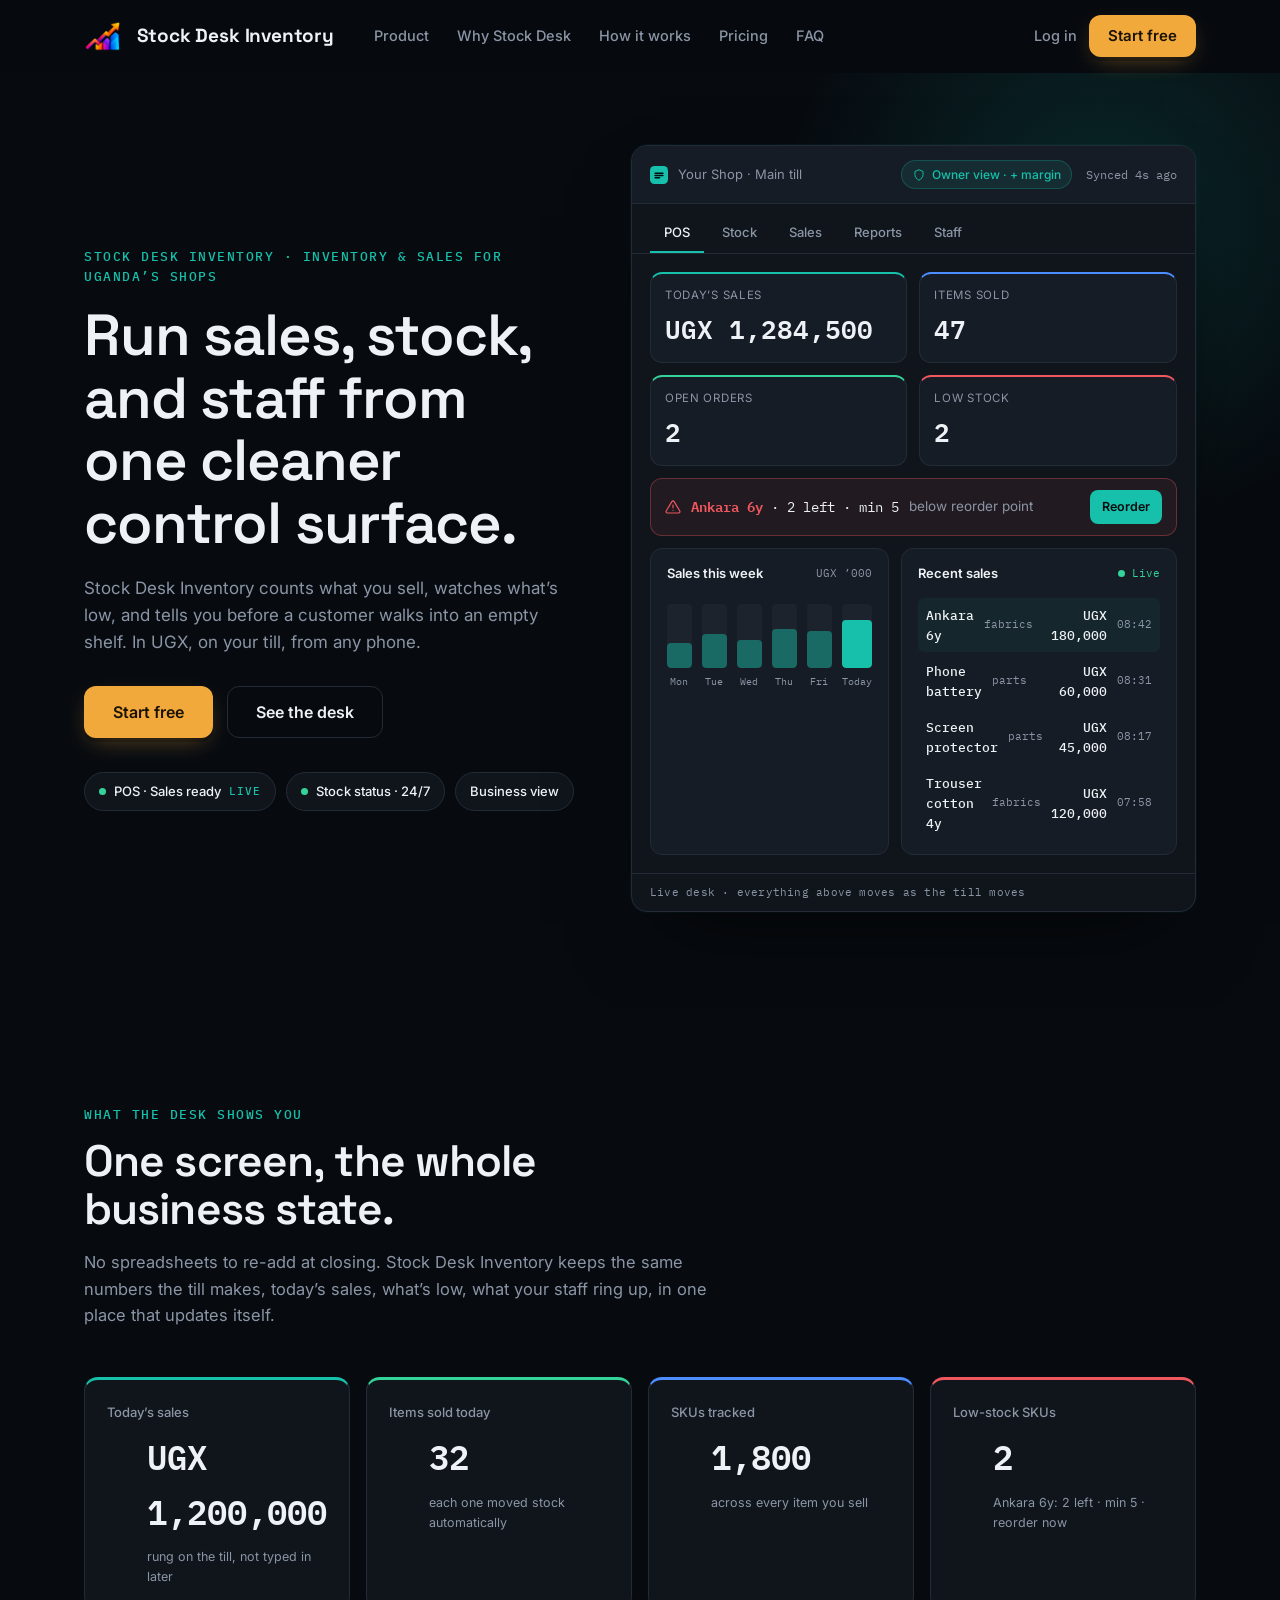
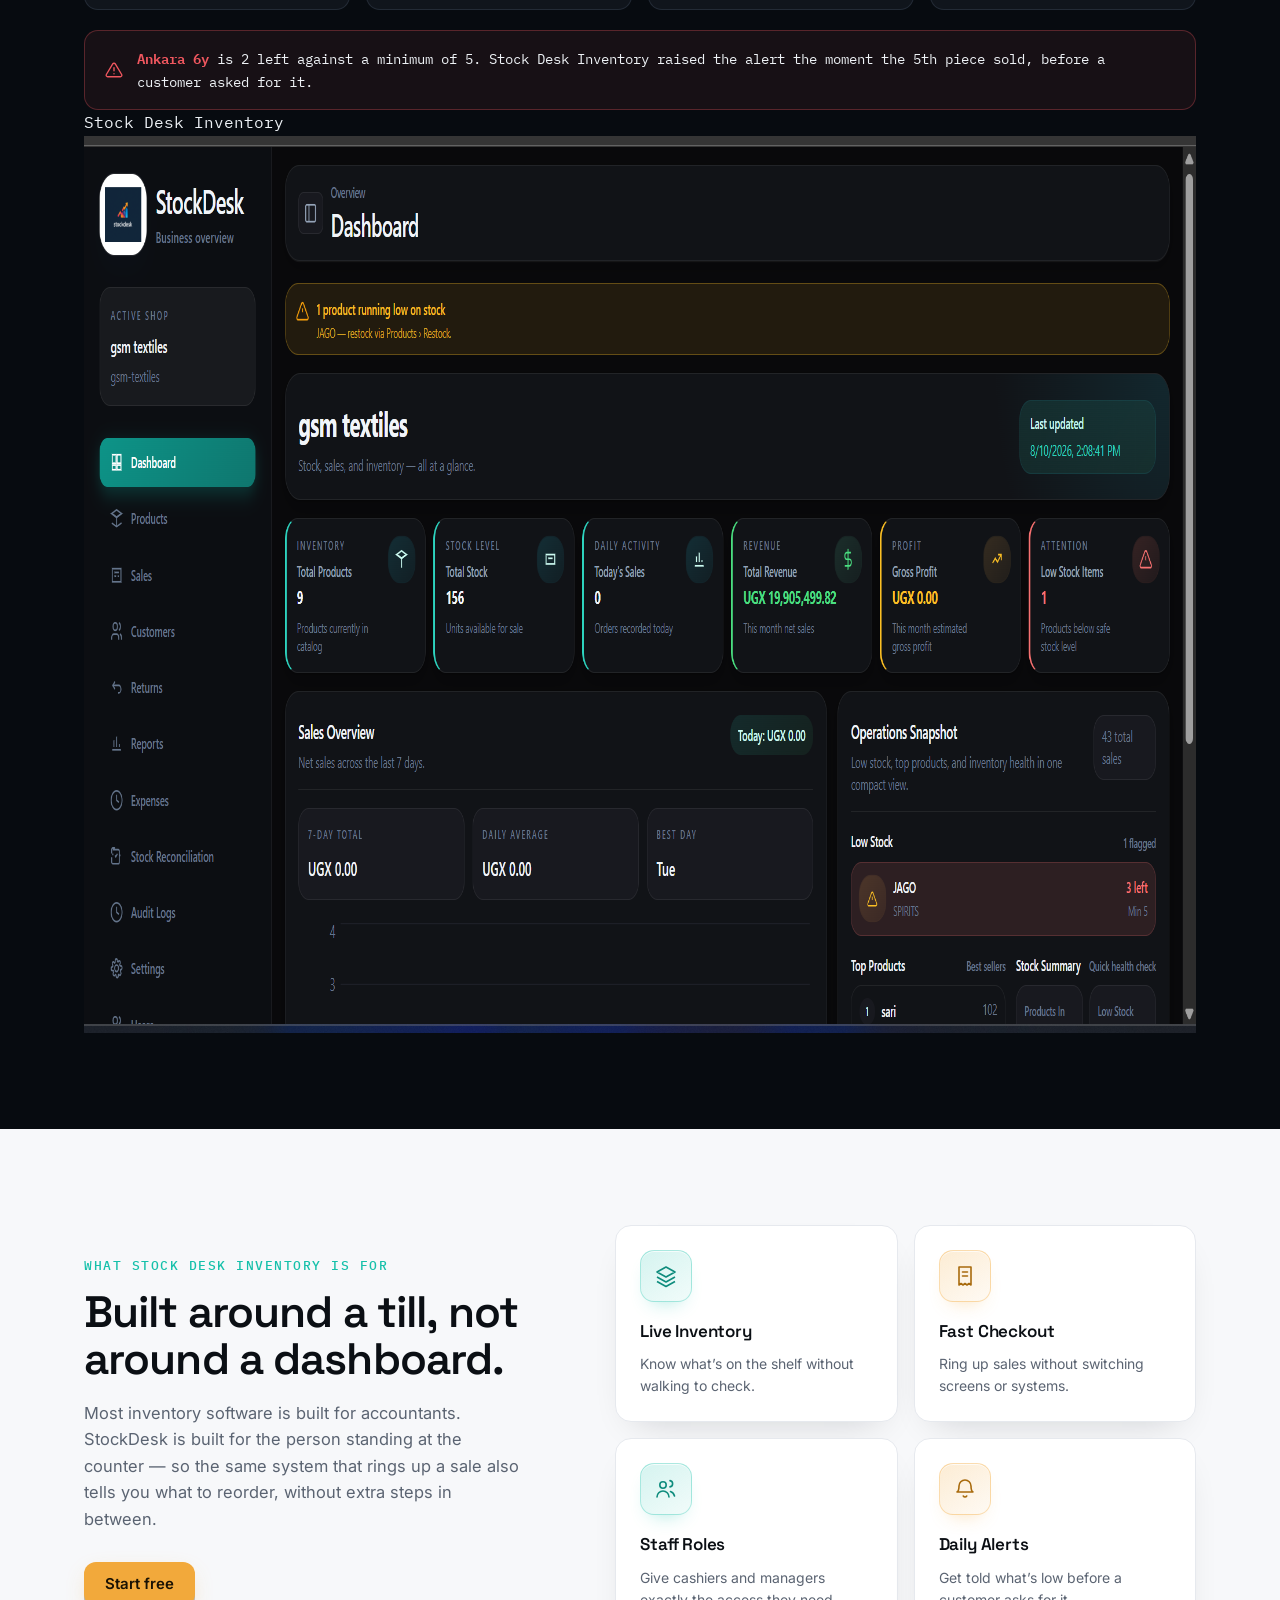
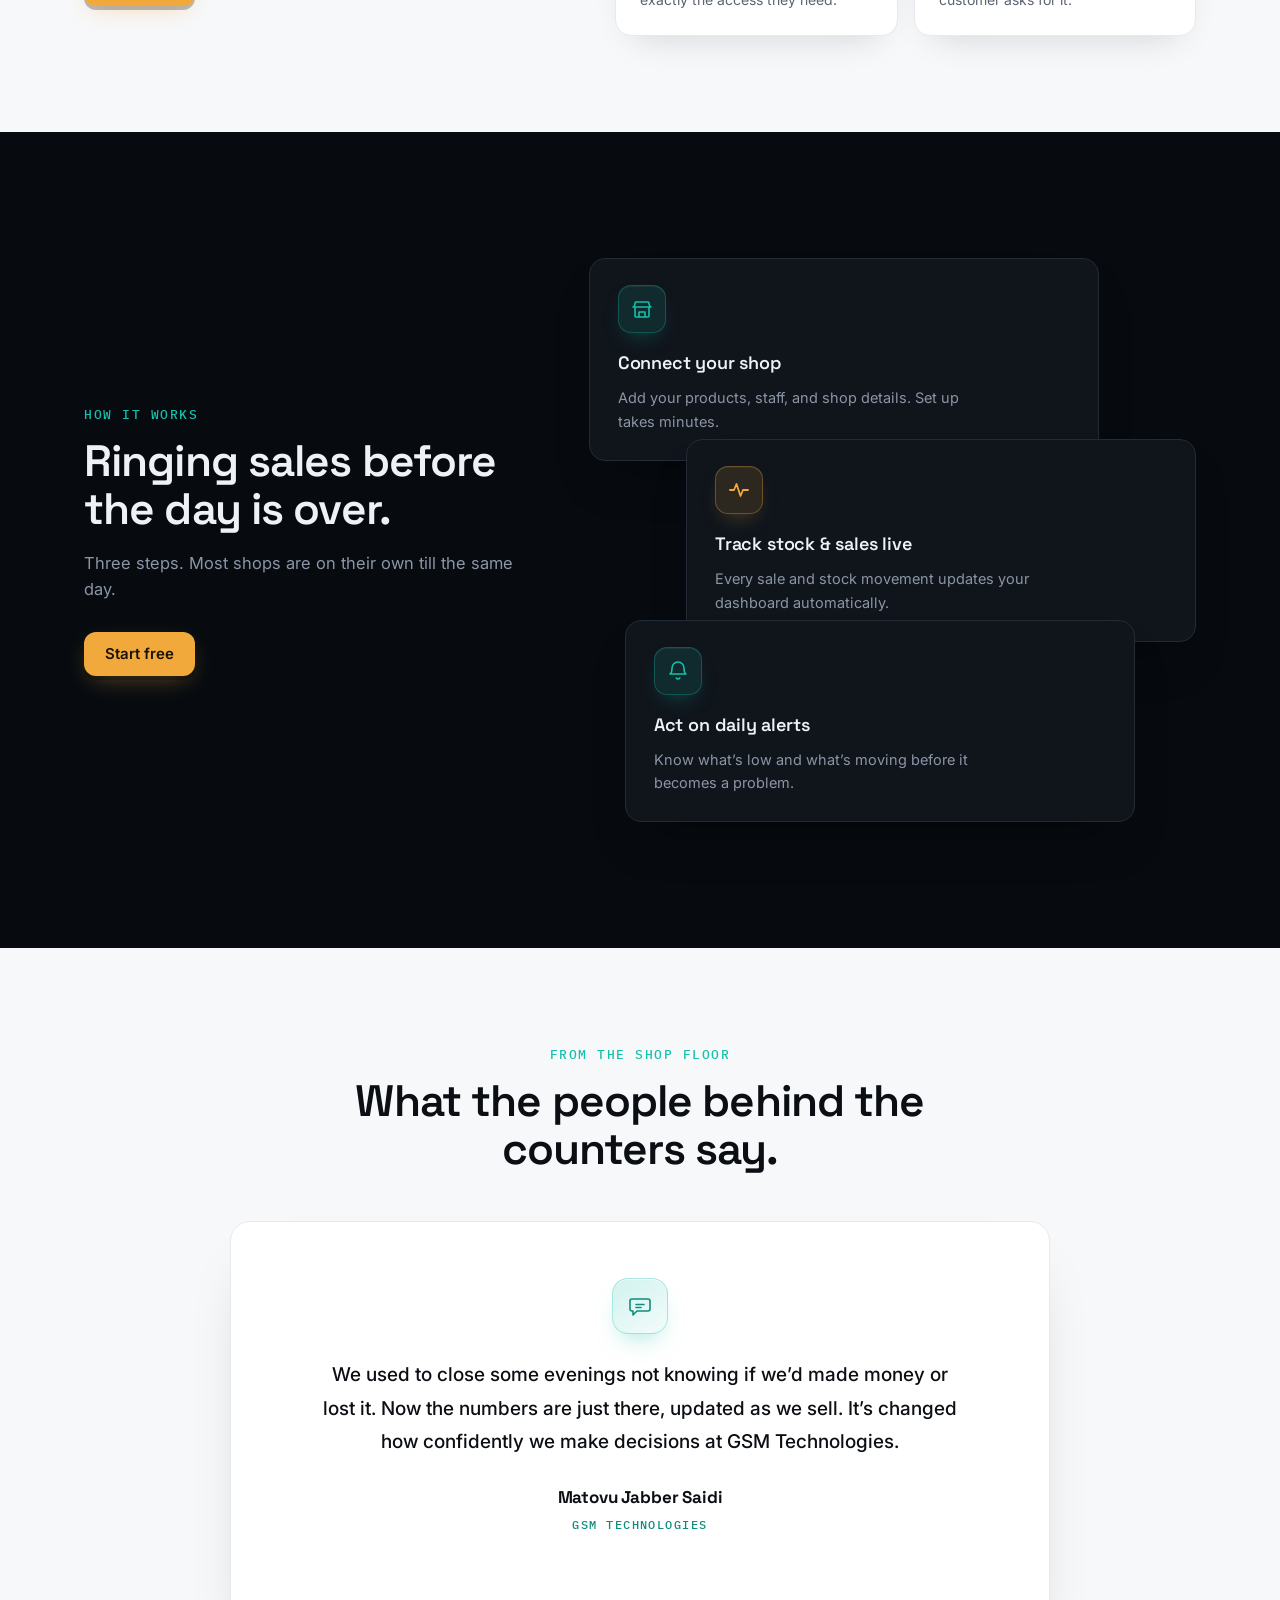
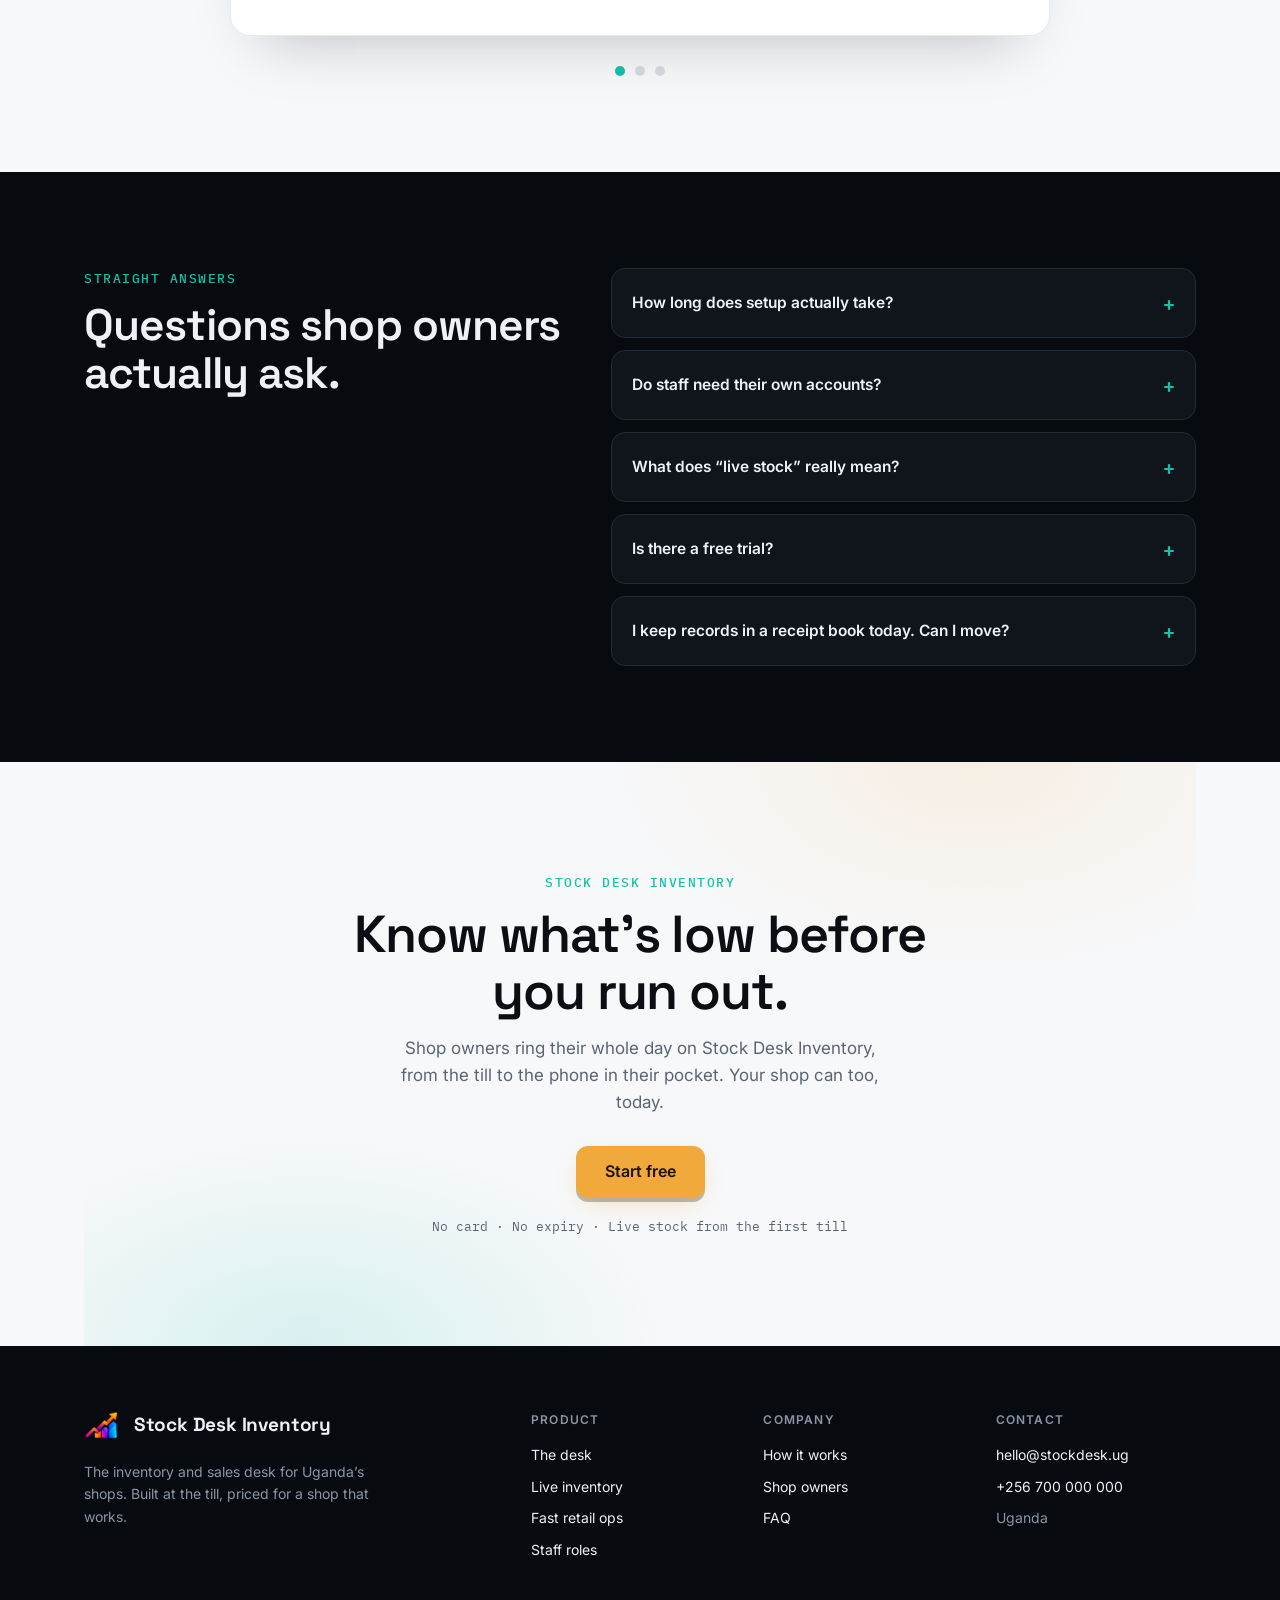
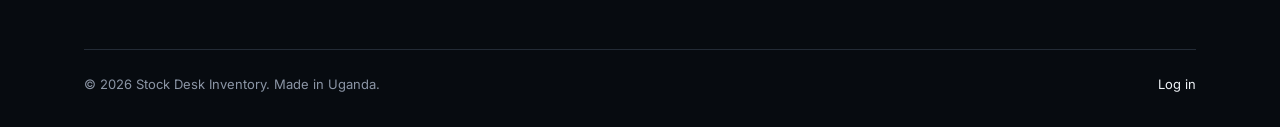
==== index.html @ b91b00d8 "StockDesk landing page and pricing page" ====
<!doctype html>
<html lang="en">
  <head>
    <meta charset="UTF-8" />
    <meta name="viewport" content="width=device-width, initial-scale=1.0" />
    <title>
      Stock Desk Inventory | Run sales, stock, and staff from one cleaner
      control surface
    </title>
    <meta
      name="description"
      content="Stock Desk Inventory is the inventory and sales desk for Uganda's shops. Live stock, a till that keeps moving, and role-aware access, in UGX, from any phone."
    />
    <link rel="preconnect" href="https://fonts.googleapis.com" />
    <link rel="preconnect" href="https://fonts.gstatic.com" crossorigin />
    <link
      rel="stylesheet"
      href="https://fonts.googleapis.com/css2?family=Space+Grotesk:wght@500;600;700&family=Inter:wght@400;500;600&family=IBM+Plex+Mono:wght@400;500;600&display=swap"
    />
    <link rel="stylesheet" href="styles.css" />
    <link rel="icon" type="image/png" href="public/logo.png" />
    <link rel="apple-touch-icon" href="public/logo.png" />
  </head>
  <body>
    <a class="skip-link" href="#main">Skip to content</a>

    <!-- ============ 1. NAV ============ -->
    <header class="nav" id="nav">
      <div class="nav-inner">
        <a class="brand" href="#top" aria-label="Stock Desk Inventory home">
          <img
            class="brand-logo"
            src="public/logo.png"
            alt=""
            width="43"
            height="30"
          />
          <span class="brand-name">Stock Desk Inventory</span>
        </a>

        <nav class="nav-links" aria-label="Primary">
          <a href="#product">Product</a>
          <a href="#pillars">Why Stock Desk</a>
          <a href="#how-it-works">How it works</a>
          <a href="pricing.html">Pricing</a>
          <a href="#faq">FAQ</a>
        </nav>

        <div class="nav-actions">
          <a class="nav-login" href="https://app.stockdeskinventory.com/login"
            >Log in</a
          >
          <a
            class="btn btn-cta nav-cta"
            href="https://app.stockdeskinventory.com/signup"
            >Start free</a
          >
          <button
            class="nav-toggle"
            id="navToggle"
            aria-expanded="false"
            aria-controls="navMenu"
            aria-label="Menu"
          >
            <span></span><span></span><span></span>
          </button>
        </div>
      </div>

      <nav class="nav-mobile" id="navMenu" aria-label="Mobile">
        <a href="#product">Product</a>
        <a href="#pillars">Why Stock Desk</a>
        <a href="#how-it-works">How it works</a>
        <a href="pricing.html">Pricing</a>
        <a href="#faq">FAQ</a>
        <div class="nav-mobile-actions">
          <a
            class="btn btn-cta"
            href="https://app.stockdeskinventory.com/signup"
            >Start free</a
          >
          <a
            class="btn btn-ghost"
            href="https://app.stockdeskinventory.com/login"
            >Log in</a
          >
        </div>
      </nav>
    </header>

    <main id="main">
      <!-- ============ 2. HERO ============ -->
      <section class="hero" id="top">
        <div class="hero-glow" aria-hidden="true"></div>
        <div class="container hero-inner">
          <div class="hero-copy">
            <p class="eyebrow hero-eyebrow">
              Stock Desk Inventory · Inventory &amp; sales for Uganda&rsquo;s
              shops
            </p>
            <h1 class="display hero-title">
              Run sales, stock, and staff from one cleaner control surface.
            </h1>
            <p class="hero-sub">
              Stock Desk Inventory counts what you sell, watches what&rsquo;s
              low, and tells you before a customer walks into an empty shelf. In
              UGX, on your till, from any phone.
            </p>

            <div class="hero-ctas">
              <a
                class="btn btn-cta btn-lg"
                href="https://app.stockdeskinventory.com/signup"
                >Start free</a
              >
              <a class="btn btn-ghost btn-lg" href="#product">See the desk</a>
            </div>

            <ul class="status-chips" aria-label="System status">
              <li class="chip">
                <span class="chip-dot chip-dot-live" aria-hidden="true"></span>
                POS · Sales ready
                <span class="chip-live-label">Live</span>
              </li>
              <li class="chip">
                <span class="chip-dot chip-dot-live" aria-hidden="true"></span>
                Stock status · 24/7
              </li>
              <li class="chip">Business view</li>
            </ul>
          </div>

          <!-- LIVE DASHBOARD CENTERPIECE (illustrative data) -->
          <figure
            class="desk"
            aria-label="Stock Desk Inventory live dashboard showing revenue, stock levels, and recent sales"
          >
            <div class="desk-bar">
              <div class="desk-bar-brand">
                <svg
                  width="18"
                  height="18"
                  viewBox="0 0 32 32"
                  fill="none"
                  aria-hidden="true"
                >
                  <rect width="32" height="32" rx="8" fill="#16C0AA" />
                  <path
                    d="M9 13h14M9 17h14M9 21h8"
                    stroke="#070B10"
                    stroke-width="2.6"
                    stroke-linecap="round"
                  />
                </svg>
                <span class="desk-shop">Your Shop · Main till</span>
              </div>
              <div class="desk-bar-right">
                <span class="desk-role" title="Role-aware sign-in">
                  <svg
                    width="14"
                    height="14"
                    viewBox="0 0 24 24"
                    fill="none"
                    aria-hidden="true"
                  >
                    <path
                      d="M12 3l7 3v5c0 4.5-3 8-7 10-4-2-7-5.5-7-10V6l7-3z"
                      stroke="currentColor"
                      stroke-width="1.6"
                      stroke-linejoin="round"
                    />
                  </svg>
                  Owner view · + margin
                </span>
                <span class="desk-sync mono" id="syncStatus"
                  >Synced <span id="syncAge">0s</span> ago</span
                >
              </div>
            </div>

            <div class="desk-nav" aria-hidden="true">
              <span class="desk-nav-item is-active">POS</span>
              <span class="desk-nav-item">Stock</span>
              <span class="desk-nav-item">Sales</span>
              <span class="desk-nav-item">Reports</span>
              <span class="desk-nav-item">Staff</span>
            </div>

            <div class="desk-body">
              <div class="desk-kpis">
                <div class="desk-kpi">
                  <span class="desk-kpi-label">Today&rsquo;s sales</span>
                  <span
                    class="desk-kpi-value mono"
                    id="salesTotal"
                    data-count-to="1200000"
                    >UGX&nbsp;0</span
                  >
                </div>
                <div class="desk-kpi">
                  <span class="desk-kpi-label">Items sold</span>
                  <span
                    class="desk-kpi-value mono"
                    id="itemsSold"
                    data-count-to="32"
                    >0</span
                  >
                </div>
                <div class="desk-kpi">
                  <span class="desk-kpi-label">Open orders</span>
                  <span class="desk-kpi-value mono" id="openOrders">2</span>
                </div>
                <div class="desk-kpi desk-kpi-low">
                  <span class="desk-kpi-label">Low stock</span>
                  <span class="desk-kpi-value mono" id="lowStock">2</span>
                </div>
              </div>

              <div class="desk-alert" role="status">
                <svg
                  class="desk-alert-icon"
                  width="16"
                  height="16"
                  viewBox="0 0 24 24"
                  fill="none"
                  aria-hidden="true"
                >
                  <path
                    d="M12 9v4m0 4h.01M10.3 3.9L1.8 18a2 2 0 001.7 3h17a2 2 0 001.7-3L13.7 3.9a2 2 0 00-3.4 0z"
                    stroke="currentColor"
                    stroke-width="1.8"
                    stroke-linecap="round"
                    stroke-linejoin="round"
                  />
                </svg>
                <span class="mono"
                  ><strong>Ankara 6y</strong> · 2 left · min 5</span
                >
                <span class="desk-alert-msg">below reorder point</span>
                <button class="desk-alert-btn" type="button">Reorder</button>
              </div>

              <div class="desk-columns">
                <div class="desk-chart-card">
                  <div class="desk-card-head">
                    <span class="desk-card-title">Sales this week</span>
                    <span class="desk-card-sub mono">UGX &rsquo;000</span>
                  </div>
                  <div class="desk-bars" id="weekBars" aria-hidden="true">
                    <div class="desk-bar-col">
                      <span class="desk-bar-track"
                        ><i style="--h: 38%"></i></span
                      ><span class="desk-bar-day mono">Mon</span>
                    </div>
                    <div class="desk-bar-col">
                      <span class="desk-bar-track"
                        ><i style="--h: 52%"></i></span
                      ><span class="desk-bar-day mono">Tue</span>
                    </div>
                    <div class="desk-bar-col">
                      <span class="desk-bar-track"
                        ><i style="--h: 44%"></i></span
                      ><span class="desk-bar-day mono">Wed</span>
                    </div>
                    <div class="desk-bar-col">
                      <span class="desk-bar-track"
                        ><i style="--h: 61%"></i></span
                      ><span class="desk-bar-day mono">Thu</span>
                    </div>
                    <div class="desk-bar-col">
                      <span class="desk-bar-track"
                        ><i style="--h: 58%"></i></span
                      ><span class="desk-bar-day mono">Fri</span>
                    </div>
                    <div class="desk-bar-col">
                      <span class="desk-bar-track is-today"
                        ><i style="--h: 74%"></i></span
                      ><span class="desk-bar-day mono">Today</span>
                    </div>
                  </div>
                </div>

                <div class="desk-sales-card">
                  <div class="desk-card-head">
                    <span class="desk-card-title">Recent sales</span>
                    <span class="desk-card-sub mono desk-card-live"
                      ><span
                        class="chip-dot chip-dot-live"
                        aria-hidden="true"
                      ></span
                      >Live</span
                    >
                  </div>
                  <ol class="desk-sales" id="recentSales">
                    <li>
                      <span class="mono desk-sale-item">Ankara 6y</span
                      ><span class="desk-sale-cat mono">fabrics</span
                      ><span class="desk-sale-amt mono">UGX 180,000</span
                      ><span class="desk-sale-time mono">08:42</span>
                    </li>
                    <li>
                      <span class="mono desk-sale-item">Phone battery</span
                      ><span class="desk-sale-cat mono">parts</span
                      ><span class="desk-sale-amt mono">UGX 60,000</span
                      ><span class="desk-sale-time mono">08:31</span>
                    </li>
                    <li>
                      <span class="mono desk-sale-item">Screen protector</span
                      ><span class="desk-sale-cat mono">parts</span
                      ><span class="desk-sale-amt mono">UGX 45,000</span
                      ><span class="desk-sale-time mono">08:17</span>
                    </li>
                    <li>
                      <span class="mono desk-sale-item">Trouser cotton 4y</span
                      ><span class="desk-sale-cat mono">fabrics</span
                      ><span class="desk-sale-amt mono">UGX 120,000</span
                      ><span class="desk-sale-time mono">07:58</span>
                    </li>
                  </ol>
                </div>
              </div>
            </div>

            <figcaption class="desk-caption mono">
              Live desk · everything above moves as the till moves
            </figcaption>
          </figure>
        </div>
      </section>

      <!-- ============ 4. PRODUCT DEEP-DIVE ============ -->
      <section class="deep" id="product">
        <div class="container">
          <div class="section-head">
            <p class="eyebrow">What the desk shows you</p>
            <h2 class="display section-title">
              One screen, the whole business state.
            </h2>
            <p class="section-sub">
              No spreadsheets to re-add at closing. Stock Desk Inventory keeps
              the same numbers the till makes, today&rsquo;s sales, what&rsquo;s
              low, what your staff ring up, in one place that updates itself.
            </p>
          </div>

          <dl class="stats">
            <div class="stat stat-teal reveal">
              <dt>Today&rsquo;s sales</dt>
              <dd
                class="mono stat-value"
                data-count-to="1200000"
                data-prefix="UGX "
              >
                UGX 0
              </dd>
              <dd class="stat-note">rung on the till, not typed in later</dd>
            </div>
            <div class="stat stat-green reveal">
              <dt>Items sold today</dt>
              <dd class="mono stat-value" data-count-to="32">0</dd>
              <dd class="stat-note">each one moved stock automatically</dd>
            </div>
            <div class="stat stat-blue reveal">
              <dt>SKUs tracked</dt>
              <dd class="mono stat-value" data-count-to="1800">0</dd>
              <dd class="stat-note">across every item you sell</dd>
            </div>
            <div class="stat stat-red reveal">
              <dt>Low-stock SKUs</dt>
              <dd class="mono stat-value" data-count-to="2">0</dd>
              <dd class="stat-note">Ankara 6y: 2 left · min 5 · reorder now</dd>
            </div>
          </dl>

          <div class="deep-banner reveal">
            <svg
              width="18"
              height="18"
              viewBox="0 0 24 24"
              fill="none"
              aria-hidden="true"
            >
              <path
                d="M12 9v4m0 4h.01M10.3 3.9L1.8 18a2 2 0 001.7 3h17a2 2 0 001.7-3L13.7 3.9a2 2 0 00-3.4 0z"
                stroke="currentColor"
                stroke-width="1.8"
                stroke-linecap="round"
                stroke-linejoin="round"
              />
            </svg>
            <p class="mono">
              <strong>Ankara 6y</strong> is 2 left against a minimum of 5. Stock
              Desk Inventory raised the alert the moment the 5th piece sold,
              before a customer asked for it.
            </p>
          </div>

          <!-- real product screenshot, framed in a browser-style card -->
          <div class="shots">
            <figure class="shot reveal">
              <div class="shot-bar">
                <span class="shot-dots" aria-hidden="true"
                  ><i></i><i></i><i></i
                ></span>
                <span class="shot-title mono">Stock Desk Inventory</span>
              </div>
              <img
                src="public/dashboard.png"
                alt="Stock Desk Inventory dashboard showing stock levels and low-stock alerts"
                width="1920"
                height="897"
                loading="lazy"
                decoding="async"
              />
            </figure>
          </div>
        </div>
      </section>

      <!-- ============ 5. WHAT STOCK DESK IS FOR ============ -->
      <section class="purpose" id="pillars">
        <div class="container purpose-inner">
          <div class="purpose-copy">
            <p class="eyebrow">What Stock Desk Inventory is for</p>
            <h2 class="display purpose-title">
              Built around a till, not around a dashboard.
            </h2>
            <p class="purpose-sub">
              Most inventory software is built for accountants. StockDesk is
              built for the person standing at the counter &mdash; so the same
              system that rings up a sale also tells you what to reorder,
              without extra steps in between.
            </p>
            <a
              class="btn btn-cta purpose-cta"
              href="https://app.stockdeskinventory.com/signup"
              >Start free</a
            >
          </div>

          <div class="purpose-grid">
            <article class="feat-card reveal" style="--reveal-delay: 0ms">
              <span class="feat-icon" aria-hidden="true">
                <svg width="24" height="24" viewBox="0 0 24 24" fill="none">
                  <path
                    d="M12 3l9 5-9 5-9-5 9-5z"
                    stroke="currentColor"
                    stroke-width="1.6"
                    stroke-linejoin="round"
                  />
                  <path
                    d="M3 13l9 5 9-5"
                    stroke="currentColor"
                    stroke-width="1.6"
                    stroke-linejoin="round"
                  />
                  <path
                    d="M3 17.5l9 5 9-5"
                    stroke="currentColor"
                    stroke-width="1.6"
                    stroke-linejoin="round"
                  />
                </svg>
              </span>
              <h3>Live Inventory</h3>
              <p>Know what&rsquo;s on the shelf without walking to check.</p>
            </article>

            <article
              class="feat-card feat-card--amber reveal"
              style="--reveal-delay: 100ms"
            >
              <span class="feat-icon" aria-hidden="true">
                <svg width="24" height="24" viewBox="0 0 24 24" fill="none">
                  <path
                    d="M6 3h12v18l-2-1.5L14 21l-2-1.5L10 21l-2-1.5L6 21V3z"
                    stroke="currentColor"
                    stroke-width="1.6"
                    stroke-linejoin="round"
                  />
                  <path
                    d="M9.5 8h5M9.5 12h5"
                    stroke="currentColor"
                    stroke-width="1.6"
                    stroke-linecap="round"
                  />
                </svg>
              </span>
              <h3>Fast Checkout</h3>
              <p>
                Ring up sales without switching screens or systems.
              </p>
            </article>

            <article class="feat-card reveal" style="--reveal-delay: 200ms">
              <span class="feat-icon" aria-hidden="true">
                <svg width="24" height="24" viewBox="0 0 24 24" fill="none">
                  <circle
                    cx="9"
                    cy="8"
                    r="3.2"
                    stroke="currentColor"
                    stroke-width="1.6"
                  />
                  <path
                    d="M3 20c0-3.3 2.7-6 6-6s6 2.7 6 6"
                    stroke="currentColor"
                    stroke-width="1.6"
                    stroke-linecap="round"
                  />
                  <path
                    d="M16 3.6a3.2 3.2 0 010 6.3M16.5 14.6c2.1.7 3.5 2.5 4 4.4"
                    stroke="currentColor"
                    stroke-width="1.6"
                    stroke-linecap="round"
                  />
                </svg>
              </span>
              <h3>Staff Roles</h3>
              <p>
                Give cashiers and managers exactly the access they need.
              </p>
            </article>

            <article
              class="feat-card feat-card--amber reveal"
              style="--reveal-delay: 300ms"
            >
              <span class="feat-icon" aria-hidden="true">
                <svg width="24" height="24" viewBox="0 0 24 24" fill="none">
                  <path
                    d="M6 9a6 6 0 1112 0c0 5 2 6 2 6H4s2-1 2-6z"
                    stroke="currentColor"
                    stroke-width="1.6"
                    stroke-linejoin="round"
                  />
                  <path
                    d="M10.3 19a2 2 0 003.4 0"
                    stroke="currentColor"
                    stroke-width="1.6"
                    stroke-linecap="round"
                  />
                </svg>
              </span>
              <h3>Daily Alerts</h3>
              <p>
                Get told what&rsquo;s low before a customer asks for it.
              </p>
            </article>
          </div>
        </div>
      </section>

      <!-- ============ 6. HOW IT WORKS ============ -->
      <section class="steps" id="how-it-works">
        <div class="container steps-inner">
          <div class="steps-copy">
            <p class="eyebrow">How it works</p>
            <h2 class="display section-title">
              Ringing sales before the day is over.
            </h2>
            <p class="section-sub">
              Three steps. Most shops are on their own till the same day.
            </p>
            <a
              class="btn btn-cta steps-cta"
              href="https://app.stockdeskinventory.com/signup"
              >Start free</a
            >
          </div>

          <div class="step-cards">
            <article class="step-card reveal" style="--reveal-delay: 0ms">
              <span class="step-icon" aria-hidden="true">
                <svg width="24" height="24" viewBox="0 0 24 24" fill="none">
                  <path
                    d="M4 10l1.5-5h13L20 10"
                    stroke="currentColor"
                    stroke-width="1.6"
                    stroke-linejoin="round"
                  />
                  <path
                    d="M5 10v9a1 1 0 001 1h12a1 1 0 001-1v-9"
                    stroke="currentColor"
                    stroke-width="1.6"
                    stroke-linejoin="round"
                  />
                  <path
                    d="M9 20v-5h6v5"
                    stroke="currentColor"
                    stroke-width="1.6"
                    stroke-linejoin="round"
                  />
                  <path
                    d="M3 10h18"
                    stroke="currentColor"
                    stroke-width="1.6"
                    stroke-linecap="round"
                  />
                </svg>
              </span>
              <h3>Connect your shop</h3>
              <p>
                Add your products, staff, and shop details. Set up takes
                minutes.
              </p>
            </article>

            <article
              class="step-card step-card--amber reveal"
              style="--reveal-delay: 100ms"
            >
              <span class="step-icon" aria-hidden="true">
                <svg width="24" height="24" viewBox="0 0 24 24" fill="none">
                  <path
                    d="M3 12h4l2.5-6 4 12L16 12h5"
                    stroke="currentColor"
                    stroke-width="1.8"
                    stroke-linecap="round"
                    stroke-linejoin="round"
                  />
                </svg>
              </span>
              <h3>Track stock &amp; sales live</h3>
              <p>
                Every sale and stock movement updates your dashboard
                automatically.
              </p>
            </article>

            <article class="step-card reveal" style="--reveal-delay: 200ms">
              <span class="step-icon" aria-hidden="true">
                <svg width="24" height="24" viewBox="0 0 24 24" fill="none">
                  <path
                    d="M6 9a6 6 0 1112 0c0 5 2 6 2 6H4s2-1 2-6z"
                    stroke="currentColor"
                    stroke-width="1.6"
                    stroke-linejoin="round"
                  />
                  <path
                    d="M10.3 19a2 2 0 003.4 0"
                    stroke="currentColor"
                    stroke-width="1.6"
                    stroke-linecap="round"
                  />
                </svg>
              </span>
              <h3>Act on daily alerts</h3>
              <p>
                Know what&rsquo;s low and what&rsquo;s moving before it becomes
                a problem.
              </p>
            </article>
          </div>
        </div>
      </section>

      <!-- ============ 7. TESTIMONIALS ============ -->
      <section class="voices" id="voices">
        <div class="container">
          <div class="section-head voices-head">
            <p class="eyebrow">From the shop floor</p>
            <h2 class="display section-title">
              What the people behind the counters say.
            </h2>
          </div>

          <div class="quotes reveal" id="quotes">
            <div class="quotes-stage">
              <figure class="quote is-active" aria-hidden="false">
                <span class="quote-icon" aria-hidden="true">
                  <svg width="24" height="24" viewBox="0 0 24 24" fill="none">
                    <path
                      d="M4 5h16a2 2 0 012 2v8a2 2 0 01-2 2H9l-4 4v-4H4a2 2 0 01-2-2V7a2 2 0 012-2z"
                      stroke="currentColor"
                      stroke-width="1.6"
                      stroke-linejoin="round"
                    />
                    <path
                      d="M8 10.5h8M8 13.5h5"
                      stroke="currentColor"
                      stroke-width="1.6"
                      stroke-linecap="round"
                    />
                  </svg>
                </span>
                <blockquote>
                  <p>
                    We used to close some evenings not knowing if we&rsquo;d
                    made money or lost it. Now the numbers are just there,
                    updated as we sell. It&rsquo;s changed how confidently we
                    make decisions at GSM Technologies.
                  </p>
                </blockquote>
                <figcaption>
                  <span class="quote-name">Matovu Jabber Saidi</span>
                  <span class="quote-company">GSM Technologies</span>
                </figcaption>
              </figure>

              <figure class="quote" aria-hidden="true">
                <span class="quote-icon" aria-hidden="true">
                  <svg width="24" height="24" viewBox="0 0 24 24" fill="none">
                    <path
                      d="M4 5h16a2 2 0 012 2v8a2 2 0 01-2 2H9l-4 4v-4H4a2 2 0 01-2-2V7a2 2 0 012-2z"
                      stroke="currentColor"
                      stroke-width="1.6"
                      stroke-linejoin="round"
                    />
                    <path
                      d="M8 10.5h8M8 13.5h5"
                      stroke="currentColor"
                      stroke-width="1.6"
                      stroke-linecap="round"
                    />
                  </svg>
                </span>
                <blockquote>
                  <p>
                    Phones and parts move fast, and mistakes used to cost us
                    real money. With StockDesk, stock and checkout stay in sync
                    without anyone chasing it manually. It runs quietly in the
                    background and just works.
                  </p>
                </blockquote>
                <figcaption>
                  <span class="quote-name">Nkalubo Ibra</span>
                  <span class="quote-company"
                    >Brinez Phone Repair Services</span
                  >
                </figcaption>
              </figure>

              <figure class="quote" aria-hidden="true">
                <span class="quote-icon" aria-hidden="true">
                  <svg width="24" height="24" viewBox="0 0 24 24" fill="none">
                    <path
                      d="M4 5h16a2 2 0 012 2v8a2 2 0 01-2 2H9l-4 4v-4H4a2 2 0 01-2-2V7a2 2 0 012-2z"
                      stroke="currentColor"
                      stroke-width="1.6"
                      stroke-linejoin="round"
                    />
                    <path
                      d="M8 10.5h8M8 13.5h5"
                      stroke="currentColor"
                      stroke-width="1.6"
                      stroke-linecap="round"
                    />
                  </svg>
                </span>
                <blockquote>
                  <p>
                    I&rsquo;ve watched StockDesk go from an idea to something
                    real shop owners rely on every day. Watching GSM
                    Technologies and Brinez run their daily operations on it is
                    proof this is built the way real businesses actually work.
                  </p>
                </blockquote>
                <figcaption>
                  <span class="quote-label">Founder&rsquo;s note</span>
                  <span class="quote-name">Nkangi Disan</span>
                  <span class="quote-company">Grittrix Technologies</span>
                </figcaption>
              </figure>
            </div>

            <div
              class="quotes-dots"
              id="quotesDots"
              role="group"
              aria-label="Choose testimonial"
            ></div>
          </div>
        </div>
      </section>

      <!-- ============ 8. FAQ ============ -->
      <section class="faq" id="faq">
        <div class="container faq-inner">
          <div class="section-head faq-head">
            <p class="eyebrow">Straight answers</p>
            <h2 class="display section-title">
              Questions shop owners actually ask.
            </h2>
          </div>

          <div class="faq-list">
            <details class="faq-item reveal">
              <summary>How long does setup actually take?</summary>
              <div class="faq-body">
                <p>
                  Most shops are ringing sales on their own till the same day.
                  Add the items you sell, set a reorder point on the ones
                  you&rsquo;re always running low on, and hand each staff member
                  their own sign-in. The whole thing reads like your counter,
                  not a spreadsheet.
                </p>
              </div>
            </details>

            <details class="faq-item reveal">
              <summary>Do staff need their own accounts?</summary>
              <div class="faq-body">
                <p>
                  Yes, and that&rsquo;s the point. A cashier signs in and rings
                  sales; a stockist signs in and receives goods. You, the owner,
                  see cost, margin, and the full books. Nobody shares a login,
                  and every sale is tied to the person who made it.
                </p>
              </div>
            </details>

            <details class="faq-item reveal">
              <summary>What does &ldquo;live stock&rdquo; really mean?</summary>
              <div class="faq-body">
                <p>
                  It means the number on the screen moves when the till moves.
                  Ring a sale of Ankara 6y and the stock figure for Ankara 6y
                  drops with it, no end-of-day recount. When it passes your
                  minimum, Stock Desk Inventory raises the low-stock alert
                  automatically.
                </p>
              </div>
            </details>

            <details class="faq-item reveal">
              <summary>Is there a free trial?</summary>
              <div class="faq-body">
                <p>
                  Start free, no card, no expiry date to remember. Ring real
                  sales on a free shop, and upgrade when you want margin,
                  reports, and your full staff on it.
                </p>
              </div>
            </details>

            <details class="faq-item reveal">
              <summary>
                I keep records in a receipt book today. Can I move?
              </summary>
              <div class="faq-body">
                <p>
                  Yes, at your pace. Put your current items into Stock Desk
                  Inventory as you sell them, the products you ring today become
                  your ledger. You don&rsquo;t need to type in years of old
                  books to start; just start the till.
                </p>
              </div>
            </details>
          </div>
        </div>
      </section>

      <!-- ============ 9. FINAL CTA ============ -->
      <section class="cta" id="start-free">
        <div class="container">
          <div class="cta-band">
            <p class="eyebrow cta-eyebrow">Stock Desk Inventory</p>
            <h2 class="display cta-title">
              Know what&rsquo;s low before you run out.
            </h2>
            <p class="cta-sub">
              Shop owners ring their whole day on Stock Desk Inventory, from the
              till to the phone in their pocket. Your shop can too, today.
            </p>
            <a
              class="btn btn-cta btn-lg cta-btn"
              href="https://app.stockdeskinventory.com/signup"
              >Start free</a
            >
            <p class="cta-note mono">
              No card · No expiry · Live stock from the first till
            </p>
          </div>
        </div>
      </section>
    </main>

    <!-- ============ 10. FOOTER ============ -->
    <footer class="footer">
      <div class="container footer-inner">
        <div class="footer-brand">
          <a class="brand" href="#top" aria-label="Stock Desk Inventory home">
            <img
              class="brand-logo"
              src="public/logo.png"
              alt=""
              width="40"
              height="28"
            />
            <span class="brand-name">Stock Desk Inventory</span>
          </a>
          <p class="footer-tag">
            The inventory and sales desk for Uganda&rsquo;s shops. Built at the
            till, priced for a shop that works.
          </p>
        </div>

        <div class="footer-cols">
          <nav class="footer-col" aria-label="Product">
            <h4>Product</h4>
            <a href="#product">The desk</a>
            <a href="#pillars">Live inventory</a>
            <a href="#pillars">Fast retail ops</a>
            <a href="#pillars">Staff roles</a>
          </nav>
          <nav class="footer-col" aria-label="Company">
            <h4>Company</h4>
            <a href="#how-it-works">How it works</a>
            <a href="#voices">Shop owners</a>
            <a href="#faq">FAQ</a>
          </nav>
          <div class="footer-col">
            <h4>Contact</h4>
            <a href="mailto:hello@stockdesk.ug">hello@stockdesk.ug</a>
            <a href="tel:+256700000000">+256 700 000 000</a>
            <span class="footer-addr">Uganda</span>
          </div>
        </div>

        <div class="footer-bottom">
          <span
            >&copy; <span id="year">2026</span> Stock Desk Inventory. Made in
            Uganda.</span
          >
          <a
            class="footer-login"
            href="https://app.stockdeskinventory.com/login"
            >Log in</a
          >
        </div>
      </div>
    </footer>

    <script src="app.js" defer></script>
  </body>
</html>
---- styles.css ----
/* ============================================================
   STOCKDESK — design tokens (grounded in the real product UI)
   ============================================================ */
:root {
  --bg:            #070B10;
  --surface:       #10151C;
  --surface-2:     #161C25;
  --border:        #232B36;
  --text:          #EEF2F6;
  --text-dim:      #8B95A5;

  --teal:          #16C0AA;
  --teal-dim:      #0E8C7D;
  --amber:         #F2A93B;
  --green:         #34D399;
  --red:           #F0575F;
  --blue:          #4C8DFF;

  --light-bg:      #F7F8FA;
  --light-surface: #FFFFFF;
  --light-border:  #E6E9EE;
  --light-text:    #0B0F14;
  --light-text-dim:#5B6472;

  --font-display: "Space Grotesk", "Inter", system-ui, sans-serif;
  --font-body:    "Inter", system-ui, -apple-system, sans-serif;
  --font-mono:    "IBM Plex Mono", ui-monospace, "SF Mono", Menlo, monospace;

  --r-sm: 12px;
  --r-md: 14px;
  --r-lg: 16px;

  --container: 1160px;
  --t-fast: 150ms;
  --t-mid: 350ms;
  --t-slow: 600ms;
  --ease: cubic-bezier(.22,.8,.3,1);
}

/* ============================================================
   RESET / BASE
   ============================================================ */
*, *::before, *::after { box-sizing: border-box; }

html {
  scroll-behavior: smooth;
  scroll-padding-top: 84px;
}

body {
  margin: 0;
  background: var(--bg);
  color: var(--text);
  font-family: var(--font-body);
  font-size: 16px;
  line-height: 1.6;
  -webkit-font-smoothing: antialiased;
  text-rendering: optimizeLegibility;
}

img, svg { display: block; max-width: 100%; }
h1, h2, h3, h4, p, ul, ol, dl, figure, blockquote { margin: 0; }
ul, ol { padding: 0; list-style: none; }
a { color: inherit; text-decoration: none; }
button { font: inherit; cursor: pointer; }

::selection { background: var(--teal); color: var(--bg); }

.mono { font-family: var(--font-mono); font-variant-numeric: tabular-nums; }

.display {
  font-family: var(--font-display);
  font-weight: 600;
  letter-spacing: -0.02em;
  line-height: 1.08;
}

.container {
  width: 100%;
  max-width: var(--container);
  margin-inline: auto;
  padding-inline: 24px;
}

/* ============================================================
   BUTTONS & LINKS
   ============================================================ */
.btn {
  display: inline-flex;
  align-items: center;
  justify-content: center;
  min-height: 44px;
  padding: 0 20px;
  border-radius: var(--r-sm);
  font-weight: 600;
  font-size: 15px;
  border: 1px solid transparent;
  transition: transform var(--t-fast) var(--ease),
              background-color var(--t-fast) var(--ease),
              border-color var(--t-fast) var(--ease),
              box-shadow var(--t-fast) var(--ease);
}

.btn:hover { transform: translateY(-2px); }
.btn:active { transform: translateY(0); }

.btn:focus-visible,
a:focus-visible,
summary:focus-visible,
button:focus-visible {
  outline: 2px solid var(--teal);
  outline-offset: 3px;
  border-radius: 4px;
}

/* amber = primary action, nothing else */
.btn-cta {
  background: var(--amber);
  color: #1A1204;
  box-shadow: 0 4px 0 rgba(0,0,0,.25), 0 8px 24px -8px rgba(242,169,59,.45);
}
.btn-cta:hover { background: #FFBE5C; }

.btn-ghost {
  background: transparent;
  color: var(--text);
  border-color: var(--border);
}
.btn-ghost:hover { border-color: var(--teal); color: var(--teal); }

.btn-lg { min-height: 52px; padding: 0 28px; font-size: 16px; }

/* ============================================================
   SKIP LINK + NAV
   ============================================================ */
.skip-link {
  position: fixed;
  top: -100px;
  left: 16px;
  z-index: 100;
  background: var(--teal);
  color: var(--bg);
  font-weight: 600;
  padding: 10px 16px;
  border-radius: 0 0 var(--r-sm) var(--r-sm);
  transition: top var(--t-fast) var(--ease);
}
.skip-link:focus { top: 0; }

.nav {
  position: sticky;
  top: 0;
  z-index: 50;
  background: rgba(7,11,16,.6);
  backdrop-filter: blur(14px);
  -webkit-backdrop-filter: blur(14px);
  border-bottom: 1px solid transparent;
  transition: border-color var(--t-mid) var(--ease);
}
.nav.is-scrolled { border-bottom-color: var(--border); }

.nav-inner {
  max-width: var(--container);
  margin-inline: auto;
  padding-inline: 24px;
  height: 72px;
  display: flex;
  align-items: center;
  gap: 32px;
}

.brand { display: inline-flex; align-items: center; gap: 10px; flex-shrink: 0; }
.brand-name { font-family: var(--font-display); font-weight: 700; font-size: 19px; letter-spacing: -.01em; white-space: nowrap; }
.brand-logo { height: 30px; width: auto; flex-shrink: 0; }
.footer .brand-logo { height: 28px; }

.nav-links {
  display: flex;
  gap: 28px;
  margin-left: 8px;
}
.nav-links a {
  font-size: 14.5px;
  font-weight: 500;
  color: var(--text-dim);
  transition: color var(--t-fast) var(--ease);
}
.nav-links a:hover { color: var(--teal); }

.nav-actions {
  margin-left: auto;
  display: flex;
  align-items: center;
  gap: 12px;
}
.nav-login {
  font-size: 14.5px;
  font-weight: 500;
  color: var(--text-dim);
  transition: color var(--t-fast) var(--ease);
}
.nav-login:hover { color: var(--text); }
.nav-cta { min-height: 42px; padding: 0 18px; }

.nav-toggle {
  display: none;
  flex-direction: column;
  justify-content: center;
  gap: 5px;
  width: 44px;
  height: 44px;
  background: transparent;
  border: 1px solid var(--border);
  border-radius: var(--r-sm);
}
.nav-toggle span {
  width: 20px;
  height: 2px;
  background: var(--text);
  margin-inline: auto;
  border-radius: 2px;
  transition: transform var(--t-fast) var(--ease), opacity var(--t-fast) var(--ease);
}
.nav-toggle[aria-expanded="true"] span:nth-child(1) { transform: translateY(7px) rotate(45deg); }
.nav-toggle[aria-expanded="true"] span:nth-child(2) { opacity: 0; }
.nav-toggle[aria-expanded="true"] span:nth-child(3) { transform: translateY(-7px) rotate(-45deg); }

.nav-mobile {
  display: none;
  flex-direction: column;
  gap: 4px;
  padding: 12px 24px 24px;
  border-top: 1px solid var(--border);
  background: rgba(7,11,16,.97);
}
.nav-mobile a { padding: 13px 4px; font-weight: 500; color: var(--text); border-bottom: 1px solid var(--border); }
.nav-mobile-actions { display: flex; flex-direction: column; gap: 12px; padding-top: 14px; }
.nav-mobile-actions .btn { width: 100%; }
.nav-mobile.is-open { display: flex; }

/* ============================================================
   HERO
   ============================================================ */
.hero {
  position: relative;
  overflow: hidden;
  padding: 72px 0 96px;
}
.hero-glow {
  position: absolute;
  top: -220px;
  right: -180px;
  width: 720px;
  height: 720px;
  border-radius: 50%;
  background: radial-gradient(circle, rgba(22,192,170,.16), transparent 62%);
  pointer-events: none;
}
.hero-inner {
  position: relative;
  display: grid;
  grid-template-columns: 1fr 1.15fr;
  gap: 56px;
  align-items: center;
}

.hero-copy { min-width: 0; }

.eyebrow {
  font-family: var(--font-mono);
  font-size: 12.5px;
  letter-spacing: .12em;
  text-transform: uppercase;
  color: var(--teal);
  font-weight: 500;
}

.hero-title {
  margin-top: 18px;
  font-size: clamp(38px, 5vw, 58px);
}
.hero-sub {
  margin-top: 20px;
  max-width: 44ch;
  color: var(--text-dim);
  font-size: 17px;
}

.hero-ctas {
  margin-top: 30px;
  display: flex;
  gap: 14px;
  flex-wrap: wrap;
}

/* status chips */
.status-chips {
  margin-top: 34px;
  display: flex;
  flex-wrap: wrap;
  gap: 10px;
}
.chip {
  display: inline-flex;
  align-items: center;
  gap: 8px;
  padding: 8px 14px;
  border: 1px solid var(--border);
  border-radius: 999px;
  background: var(--surface);
  font-size: 13px;
  font-weight: 500;
  color: var(--text);
}
.chip-live-label {
  color: var(--teal);
  font-family: var(--font-mono);
  font-size: 11px;
  letter-spacing: .08em;
  text-transform: uppercase;
}
.chip-dot {
  width: 7px;
  height: 7px;
  border-radius: 50%;
  flex-shrink: 0;
}
.chip-dot-live {
  background: var(--green);
  animation: pulse 2.4s var(--ease) infinite;
}

/* ============================================================
   LIVE DASHBOARD
   ============================================================ */
.desk {
  margin: 0;
  border: 1px solid var(--border);
  border-radius: var(--r-lg);
  background: var(--surface);
  box-shadow: 0 40px 80px -30px rgba(0,0,0,.7), 0 0 0 1px rgba(22,192,170,.05);
  overflow: hidden;
  animation: deskIn var(--t-slow) var(--ease) both;
}

.desk-bar {
  display: flex;
  align-items: center;
  justify-content: space-between;
  gap: 12px;
  padding: 14px 18px;
  background: var(--surface-2);
  border-bottom: 1px solid var(--border);
}
.desk-bar-brand {
  display: flex;
  align-items: center;
  gap: 10px;
  font-size: 13px;
  font-weight: 600;
  min-width: 0;
}
.desk-shop { color: var(--text-dim); font-weight: 400; font-size: 13px; overflow: hidden; text-overflow: ellipsis; white-space: nowrap; }
.desk-bar-right { display: flex; align-items: center; gap: 14px; flex-shrink: 0; }
.desk-role {
  display: inline-flex;
  align-items: center;
  gap: 6px;
  color: var(--teal);
  font-size: 12px;
  font-weight: 500;
  background: rgba(22,192,170,.1);
  border: 1px solid rgba(22,192,170,.25);
  padding: 4px 10px;
  border-radius: 999px;
}
.desk-sync { color: var(--text-dim); font-size: 12px; }

.desk-nav {
  display: flex;
  gap: 4px;
  padding: 10px 18px 0;
  border-bottom: 1px solid var(--border);
}
.desk-nav-item {
  font-size: 13px;
  font-weight: 500;
  color: var(--text-dim);
  padding: 8px 14px;
  border-bottom: 2px solid transparent;
}
.desk-nav-item.is-active {
  color: var(--text);
  border-bottom-color: var(--teal);
}

.desk-body { padding: 18px; }

.desk-kpis {
  display: grid;
  grid-template-columns: repeat(2, 1fr);
  gap: 12px;
}
.desk-kpi {
  background: var(--surface-2);
  border: 1px solid var(--border);
  border-radius: var(--r-sm);
  padding: 12px 14px;
  border-top: 2px solid var(--teal);
  min-width: 0;
}
.desk-kpi:nth-child(2) { border-top-color: var(--blue); }
.desk-kpi:nth-child(3) { border-top-color: var(--green); }
.desk-kpi-low { border-top-color: var(--red) !important; }
.desk-kpi-label {
  display: block;
  font-size: 11.5px;
  color: var(--text-dim);
  text-transform: uppercase;
  letter-spacing: .06em;
}
.desk-kpi-value {
  display: block;
  margin-top: 4px;
  font-size: clamp(20px, 2.2vw, 26px);
  font-weight: 600;
  color: var(--text);
  white-space: nowrap;
}

/* low-stock alert */
.desk-alert {
  margin-top: 12px;
  display: flex;
  align-items: center;
  gap: 10px;
  padding: 11px 14px;
  background: rgba(240,87,95,.08);
  border: 1px solid rgba(240,87,95,.35);
  border-radius: var(--r-sm);
  font-size: 13.5px;
  animation: alertIn var(--t-slow) var(--ease) both;
}
.desk-alert-icon { color: var(--red); flex-shrink: 0; }
.desk-alert strong { color: var(--red); font-weight: 600; }
.desk-alert-msg { color: var(--text-dim); }
.desk-alert-btn {
  margin-left: auto;
  background: var(--teal);
  color: var(--bg);
  border: none;
  border-radius: 8px;
  font-size: 12.5px;
  font-weight: 600;
  padding: 7px 12px;
  min-height: 32px;
  transition: transform var(--t-fast) var(--ease), background-color var(--t-fast) var(--ease);
}
.desk-alert-btn:hover { background: var(--teal-dim); color: #fff; transform: translateY(-1px); }

/* chart + sales */
.desk-columns {
  margin-top: 12px;
  display: grid;
  grid-template-columns: 1fr 1.1fr;
  gap: 12px;
}
.desk-chart-card, .desk-sales-card {
  background: var(--surface-2);
  border: 1px solid var(--border);
  border-radius: var(--r-sm);
  padding: 14px 16px;
}
.desk-card-head {
  display: flex;
  align-items: center;
  justify-content: space-between;
  margin-bottom: 14px;
}
.desk-card-title { font-size: 13px; font-weight: 600; }
.desk-card-sub { font-size: 11px; color: var(--text-dim); }
.desk-card-live { display: inline-flex; align-items: center; gap: 7px; color: var(--green); }

.desk-bars {
  display: flex;
  align-items: flex-end;
  gap: 10px;
  height: 92px;
  padding-top: 6px;
}
.desk-bar-col { flex: 1; display: flex; flex-direction: column; align-items: center; gap: 6px; height: 100%; }
.desk-bar-track {
  flex: 1;
  width: 100%;
  max-width: 30px;
  display: flex;
  align-items: flex-end;
  background: rgba(255,255,255,.03);
  border-radius: 4px;
  overflow: hidden;
}
.desk-bar-track i {
  display: block;
  width: 100%;
  height: 0;
  background: rgba(22,192,170,.45);
  border-radius: 4px;
  transition: height 1s var(--ease);
  height: var(--h, 0%);
}
.desk-bar-track.is-today i { background: var(--teal); }
.desk-bar-day { font-size: 10px; color: var(--text-dim); }

.desk-sales {
  display: flex;
  flex-direction: column;
  gap: 2px;
}
.desk-sales li {
  display: grid;
  grid-template-columns: 1.2fr .8fr auto auto;
  align-items: center;
  gap: 10px;
  padding: 7px 8px;
  border-radius: 6px;
  font-size: 12.5px;
  animation: rowIn var(--t-mid) var(--ease) both;
}
.desk-sales li:nth-child(1) { background: rgba(22,192,170,.06); }
.desk-sale-item { font-weight: 500; }
.desk-sale-cat { color: var(--text-dim); font-size: 11px; }
.desk-sale-amt { text-align: right; font-weight: 500; }
.desk-sale-time { color: var(--text-dim); font-size: 11px; text-align: right; }

.desk-caption {
  padding: 10px 18px;
  border-top: 1px solid var(--border);
  color: var(--text-dim);
  font-size: 11px;
  letter-spacing: .02em;
}

/* ============================================================
   DEEP DIVE
   ============================================================ */
.deep { background: var(--bg); padding: 96px 0; }

.section-head {
  max-width: 640px;
  margin-bottom: 48px;
}
.section-title { margin-top: 14px; font-size: clamp(30px, 4vw, 44px); }
.section-sub { margin-top: 16px; color: var(--text-dim); font-size: 16.5px; }

.stats {
  display: grid;
  grid-template-columns: repeat(4, 1fr);
  gap: 16px;
}
.stat {
  background: var(--surface);
  border: 1px solid var(--border);
  border-top: 3px solid var(--teal);
  border-radius: var(--r-md);
  padding: 22px;
  min-width: 0;
}
.stat:nth-child(2) { border-top-color: var(--green); }
.stat:nth-child(3) { border-top-color: var(--blue); }
.stat:nth-child(4) { border-top-color: var(--red); }
.stat dt {
  font-size: 13px;
  color: var(--text-dim);
  font-weight: 500;
}
.stat-value {
  display: block;
  margin-top: 8px;
  font-size: clamp(26px, 3vw, 34px);
  font-weight: 600;
  color: var(--text);
}
.stat-note {
  margin-top: 8px;
  font-size: 12.5px;
  color: var(--text-dim);
}

.deep-banner {
  margin-top: 20px;
  display: flex;
  align-items: center;
  gap: 14px;
  padding: 16px 20px;
  background: rgba(240,87,95,.07);
  border: 1px solid rgba(240,87,95,.3);
  border-radius: var(--r-md);
  font-size: 14px;
}
.deep-banner svg { color: var(--red); flex-shrink: 0; }
.deep-banner strong { color: var(--red); font-weight: 600; }

/* ============================================================
   WHAT STOCK DESK IS FOR
   ============================================================ */
.purpose {
  background: var(--light-bg);
  color: var(--light-text);
  padding: 96px 0;
}
.purpose-inner {
  display: grid;
  grid-template-columns: .9fr 1.1fr;
  gap: 56px;
  align-items: center;
}
.purpose-title { margin-top: 14px; font-size: clamp(30px, 4vw, 44px); }
.purpose-sub { margin-top: 16px; color: var(--light-text-dim); font-size: 16.5px; max-width: 44ch; }
.purpose-cta { margin-top: 30px; }

.purpose-grid {
  display: grid;
  grid-template-columns: 1fr 1fr;
  gap: 16px;
}
.feat-card {
  background: var(--light-surface);
  border: 1px solid var(--light-border);
  border-radius: var(--r-lg);
  padding: 24px;
  box-shadow: 0 16px 36px -20px rgba(11,15,20,.2);
  transition: transform var(--t-fast) var(--ease), box-shadow var(--t-fast) var(--ease);
}
.feat-card:hover {
  transform: translateY(-4px);
  box-shadow: 0 20px 44px -20px rgba(11,15,20,.28);
}
.feat-icon {
  display: inline-flex;
  align-items: center;
  justify-content: center;
  width: 52px;
  height: 52px;
  border-radius: 14px;
  background: linear-gradient(145deg, rgba(22,192,170,.18), rgba(22,192,170,.06));
  border: 1px solid rgba(22,192,170,.3);
  color: var(--teal-dim);
  box-shadow: inset 0 1px 0 rgba(255,255,255,.7), 0 10px 20px -12px rgba(22,192,170,.45);
}
.feat-card--amber .feat-icon {
  background: linear-gradient(145deg, rgba(242,169,59,.22), rgba(242,169,59,.06));
  border-color: rgba(242,169,59,.35);
  color: #A86A0C;
  box-shadow: inset 0 1px 0 rgba(255,255,255,.7), 0 10px 20px -12px rgba(242,169,59,.45);
}
.feat-card h3 { font-family: var(--font-display); font-size: 17px; font-weight: 600; margin-top: 16px; letter-spacing: -.01em; }
.feat-card p { margin-top: 8px; font-size: 14px; color: var(--light-text-dim); line-height: 1.6; }

/* ============================================================
   HOW IT WORKS
   ============================================================ */
.steps { background: var(--bg); padding: 96px 0; }

.steps-inner {
  display: grid;
  grid-template-columns: .85fr 1.15fr;
  gap: 56px;
  align-items: center;
}
.steps-copy .section-sub { max-width: 44ch; }
.steps-cta { margin-top: 30px; }

.step-cards {
  display: flex;
  flex-direction: column;
  padding: 30px 0;
}
.step-card {
  width: 84%;
  background: var(--surface);
  border: 1px solid var(--border);
  border-radius: var(--r-lg);
  padding: 26px 28px;
  box-shadow: 0 28px 50px -26px rgba(0,0,0,.6);
}
.step-card:nth-child(1) { align-self: flex-start; }
.step-card:nth-child(2) { align-self: flex-end; margin-top: -22px; }
.step-card:nth-child(3) { align-self: flex-start; margin-top: -22px; margin-left: 36px; }

.step-icon {
  display: inline-flex;
  align-items: center;
  justify-content: center;
  width: 48px;
  height: 48px;
  border-radius: 13px;
  background: rgba(22,192,170,.12);
  border: 1px solid rgba(22,192,170,.3);
  color: var(--teal);
  box-shadow: inset 0 1px 0 rgba(255,255,255,.06), 0 10px 22px -12px rgba(22,192,170,.5);
}
.step-card--amber .step-icon {
  background: rgba(242,169,59,.12);
  border-color: rgba(242,169,59,.32);
  color: var(--amber);
  box-shadow: inset 0 1px 0 rgba(255,255,255,.06), 0 10px 22px -12px rgba(242,169,59,.5);
}
.step-card h3 { font-family: var(--font-display); font-size: 18px; font-weight: 600; margin-top: 16px; letter-spacing: -.01em; }
.step-card p { margin-top: 8px; color: var(--text-dim); font-size: 14.5px; line-height: 1.65; max-width: 42ch; }

/* ============================================================
   TESTIMONIALS
   ============================================================ */
.voices {
  background: var(--light-bg);
  color: var(--light-text);
  padding: 96px 0;
}
.voices-head { margin-inline: auto; text-align: center; }

.quotes { max-width: 820px; margin-inline: auto; }
.quotes-stage { display: grid; }
.quote {
  grid-area: 1 / 1;
  justify-self: center;
  width: 100%;
  background: var(--light-surface);
  border: 1px solid var(--light-border);
  border-radius: 20px;
  padding: 56px 48px 44px;
  text-align: center;
  box-shadow: 0 30px 60px -32px rgba(11,15,20,.28);
  opacity: 0;
  visibility: hidden;
  transform: scale(.975) translateY(10px);
  transition: opacity var(--t-mid) var(--ease),
              transform var(--t-mid) var(--ease),
              visibility 0s linear var(--t-mid);
}
.quote.is-active {
  opacity: 1;
  visibility: visible;
  transform: scale(1) translateY(0);
  transition: opacity var(--t-mid) var(--ease),
              transform var(--t-mid) var(--ease),
              visibility 0s linear 0s;
}
.quote-icon {
  display: inline-flex;
  align-items: center;
  justify-content: center;
  width: 56px;
  height: 56px;
  margin-bottom: 24px;
  border-radius: 16px;
  background: linear-gradient(145deg, rgba(22,192,170,.2), rgba(22,192,170,.05));
  border: 1px solid rgba(22,192,170,.3);
  color: var(--teal-dim);
  box-shadow: inset 0 1px 0 rgba(255,255,255,.7), 0 12px 24px -12px rgba(22,192,170,.5);
}
.quote blockquote { max-width: 640px; margin-inline: auto; }
.quote blockquote p { font-size: 19px; line-height: 1.75; font-weight: 500; color: var(--light-text); }
.quote figcaption { margin-top: 26px; }
.quote-label {
  display: block;
  margin-bottom: 6px;
  font-family: var(--font-mono);
  font-size: 11px;
  font-weight: 500;
  letter-spacing: .14em;
  text-transform: uppercase;
  color: var(--teal-dim);
}
.quote-name {
  display: block;
  font-family: var(--font-display);
  font-size: 17px;
  font-weight: 700;
  color: var(--light-text);
  letter-spacing: -.01em;
}
.quote-company {
  display: block;
  margin-top: 4px;
  font-family: var(--font-mono);
  font-size: 12px;
  font-weight: 500;
  letter-spacing: .12em;
  text-transform: uppercase;
  color: var(--teal-dim);
}

.quotes-dots {
  display: flex;
  justify-content: center;
  gap: 10px;
  margin-top: 30px;
}
.quotes-dot {
  width: 10px;
  height: 10px;
  padding: 0;
  border: none;
  border-radius: 50%;
  background: #D6DAE0;
  transition: background-color var(--t-fast) var(--ease), transform var(--t-fast) var(--ease);
}
.quotes-dot:hover { transform: scale(1.25); }
.quotes-dot.is-active { background: var(--teal); }

/* ============================================================
   FAQ
   ============================================================ */
.faq { background: var(--bg); padding: 96px 0; }
.faq-inner { display: grid; grid-template-columns: .9fr 1.1fr; gap: 48px; align-items: start; }
.faq-head { margin-bottom: 0; }

.faq-list { display: flex; flex-direction: column; gap: 12px; }
.faq-item {
  background: var(--surface);
  border: 1px solid var(--border);
  border-radius: var(--r-md);
  overflow: hidden;
  transition: border-color var(--t-fast) var(--ease);
}
.faq-item[open] { border-color: var(--teal); }
.faq-item summary {
  display: flex;
  align-items: center;
  justify-content: space-between;
  gap: 16px;
  padding: 18px 20px;
  font-size: 15.5px;
  font-weight: 600;
  cursor: pointer;
  list-style: none;
  min-height: 44px;
}
.faq-item summary::-webkit-details-marker { display: none; }
.faq-item summary::after {
  content: "+";
  font-family: var(--font-mono);
  font-size: 20px;
  color: var(--teal);
  flex-shrink: 0;
  transition: transform var(--t-mid) var(--ease);
}
.faq-item[open] summary::after { transform: rotate(45deg); }
.faq-body {
  padding: 0 20px 18px;
  color: var(--text-dim);
  font-size: 14.5px;
}
.faq-body p { max-width: 60ch; }

/* ============================================================
   FINAL CTA
   ============================================================ */
.cta { background: var(--light-bg); }
.cta-band {
  position: relative;
  text-align: center;
  background: var(--light-bg);
  color: var(--light-text);
  padding: 110px 24px;
  overflow: hidden;
}
.cta-band::before {
  content: "";
  position: absolute;
  inset: 0;
  background:
    radial-gradient(520px 300px at 20% 100%, rgba(22,192,170,.14), transparent 70%),
    radial-gradient(520px 300px at 80% 0%, rgba(242,169,59,.12), transparent 70%);
  pointer-events: none;
}
.cta-eyebrow { position: relative; }
.cta-title {
  position: relative;
  margin-top: 14px;
  font-size: clamp(32px, 5vw, 52px);
  max-width: 18ch;
  margin-inline: auto;
}
.cta-sub {
  position: relative;
  margin-top: 16px;
  color: var(--light-text-dim);
  font-size: 17px;
  max-width: 46ch;
  margin-inline: auto;
}
.cta-btn {
  position: relative;
  margin-top: 30px;
  animation: ctaPulse 3.6s var(--ease) infinite;
}
.cta-note {
  position: relative;
  margin-top: 18px;
  color: var(--light-text-dim);
  font-size: 12.5px;
}

/* ============================================================
   FOOTER
   ============================================================ */
.footer { background: var(--bg); padding: 64px 0 32px; }
.footer-inner {
  display: grid;
  grid-template-columns: 1.2fr 2fr;
  gap: 48px;
}
.footer-tag { margin-top: 14px; color: var(--text-dim); font-size: 14px; max-width: 32ch; }

.footer-cols {
  display: grid;
  grid-template-columns: repeat(3, 1fr);
  gap: 32px;
}
.footer-col { display: flex; flex-direction: column; gap: 9px; }
.footer-col h4 {
  font-size: 12px;
  font-weight: 600;
  letter-spacing: .1em;
  text-transform: uppercase;
  color: var(--text-dim);
  margin-bottom: 6px;
}
.footer-col a { font-size: 14px; color: var(--text); transition: color var(--t-fast) var(--ease); width: fit-content; }
.footer-col a:hover { color: var(--teal); }
.footer-addr { font-size: 14px; color: var(--text-dim); }

.footer-bottom {
  grid-column: 1 / -1;
  margin-top: 40px;
  padding-top: 24px;
  border-top: 1px solid var(--border);
  display: flex;
  justify-content: space-between;
  align-items: center;
  gap: 16px;
  color: var(--text-dim);
  font-size: 13px;
}
.footer-login { color: var(--text); }
.footer-login:hover { color: var(--teal); }

/* ============================================================
   MOTION
   ============================================================ */
@keyframes pulse {
  0%, 100% { opacity: 1; }
  50% { opacity: .25; }
}
@keyframes deskIn {
  from { opacity: 0; transform: translateY(26px) scale(.985); }
  to { opacity: 1; transform: translateY(0) scale(1); }
}
@keyframes alertIn {
  from { opacity: 0; transform: translateY(8px); }
  to { opacity: 1; transform: translateY(0); }
}
@keyframes rowIn {
  from { opacity: 0; transform: translateY(6px); }
  to { opacity: 1; transform: translateY(0); }
}
@keyframes ctaPulse {
  0%, 100% { box-shadow: 0 4px 0 rgba(0,0,0,.25), 0 8px 24px -8px rgba(242,169,59,.45); }
  50% { box-shadow: 0 4px 0 rgba(0,0,0,.25), 0 8px 44px -6px rgba(242,169,59,.75); }
}
@keyframes flashUp {
  0% { color: var(--green); }
  100% { color: var(--text); }
}
.flash-up { animation: flashUp var(--t-mid) var(--ease); }

.reveal {
  opacity: 0;
  transform: translateY(18px);
  transition: opacity var(--t-mid) var(--ease) var(--reveal-delay, 0ms),
              transform var(--t-mid) var(--ease) var(--reveal-delay, 0ms);
}
.reveal.is-visible {
  opacity: 1;
  transform: translateY(0);
}

/* ============================================================
   RESPONSIVE
   ============================================================ */
@media (max-width: 1024px) {
  .hero-inner { grid-template-columns: 1fr; gap: 44px; }
  .hero { padding: 56px 0 80px; }
  .faq-inner { grid-template-columns: 1fr; gap: 36px; }
  .stats { grid-template-columns: repeat(2, 1fr); }
  .purpose-inner { grid-template-columns: 1fr; gap: 44px; }
  .steps-inner { grid-template-columns: 1fr; gap: 44px; }
  .step-card { width: 92%; }
}

@media (max-width: 820px) {
  .nav-links { display: none; }
  .nav-toggle { display: flex; }
  .nav-cta { display: none; }
  .desk-columns { grid-template-columns: 1fr; }
  .footer-inner { grid-template-columns: 1fr; gap: 40px; }
}

@media (max-width: 560px) {
  .nav-inner { gap: 12px; }
  .hero { padding: 40px 0 64px; }
  .hero-title { font-size: clamp(32px, 10vw, 40px); }
  .hero-sub { font-size: 16px; }
  .hero-ctas .btn { width: 100%; }
  .status-chips { margin-top: 26px; }
  .chip { font-size: 12.5px; }

  .desk-kpis { gap: 8px; }
  .desk-kpi { padding: 10px 12px; }
  .desk-bar { flex-wrap: wrap; }
  .desk-bar-right { width: 100%; justify-content: space-between; }
  .desk-role { order: 2; }
  .desk-sync { order: 1; }
  .desk-nav { overflow-x: auto; }
  .desk-sales li { grid-template-columns: 1fr auto; }
  .desk-sale-cat, .desk-sale-time { display: none; }
  .desk-alert { flex-wrap: wrap; }
  .desk-alert-btn { margin-left: 0; }

  .trust-inner { flex-direction: column; align-items: flex-start; }
  .trust-list { gap: 20px; flex-direction: column; }

  .stats { grid-template-columns: 1fr; }
  .purpose-grid { grid-template-columns: 1fr; }
  .quote { padding: 44px 24px 36px; }
  .quote blockquote p { font-size: 17.5px; }
  .step-card { width: 100%; }
  .step-card:nth-child(2) { margin-top: -14px; }
  .step-card:nth-child(3) { margin-top: -14px; margin-left: 0; }
  .footer-cols { grid-template-columns: 1fr 1fr; }
  .footer-bottom { flex-direction: column; align-items: flex-start; }

  .cta-band { padding: 80px 24px; }
}

/* ============================================================
   REDUCED MOTION — disables all idle/looping animation,
   keeps only essential fades
   ============================================================ */
@media (prefers-reduced-motion: reduce) {
  html { scroll-behavior: auto; }

  .chip-dot-live { animation: none; }
  .cta-btn { animation: none; }
  .flash-up { animation: none; }
  .desk { animation: none; }
  .desk-alert { animation: none; }
  .desk-sales li { animation: none; }
  .desk-bar-track i { transition: none; }

  .reveal {
    opacity: 1;
    transform: none;
    transition: none;
  }

  .btn, .btn:hover,
  .feat-card, .feat-card:hover,
  .quote,
  .quotes-dot {
    transition: none;
    transform: none;
  }
}

/* ============================================================
   PRICING PAGE
   ============================================================ */
.price-hero { padding: 88px 0 96px; }
.price-hero-inner { position: relative; max-width: 760px; }
.price-title { margin-top: 18px; font-size: clamp(38px, 5vw, 56px); }
.price-sub { margin-top: 20px; max-width: 46ch; color: var(--text-dim); font-size: 17px; }

/* --- plans --- */
.pricing {
  background: var(--light-bg);
  color: var(--light-text);
  padding: 96px 0 72px;
}
.pricing .section-sub { color: var(--light-text-dim); }
.pricing-head { margin-bottom: 40px; }

.plans {
  display: grid;
  grid-template-columns: repeat(3, 1fr);
  gap: 20px;
  align-items: stretch;
}
.plan-col { display: flex; min-width: 0; }

.plan {
  position: relative;
  flex: 1;
  display: flex;
  flex-direction: column;
  background: var(--light-surface);
  border: 1px solid var(--light-border);
  border-radius: var(--r-lg);
  padding: 30px 26px 26px;
  transition: transform var(--t-fast) var(--ease),
              box-shadow var(--t-fast) var(--ease),
              border-color var(--t-fast) var(--ease);
}
.plan:hover {
  transform: translateY(-4px);
  box-shadow: 0 18px 40px -18px rgba(11,15,20,.18);
}

.plan-featured {
  border: 2px solid var(--teal);
  transform: translateY(-14px);
  box-shadow: 0 24px 50px -22px rgba(22,192,170,.35);
}
.plan-featured:hover {
  transform: translateY(-18px);
  box-shadow: 0 28px 56px -20px rgba(22,192,170,.45);
}

.plan-badge {
  position: absolute;
  top: -13px;
  left: 50%;
  transform: translateX(-50%);
  background: var(--teal);
  color: var(--bg);
  font-family: var(--font-mono);
  font-size: 11px;
  font-weight: 600;
  letter-spacing: .1em;
  text-transform: uppercase;
  padding: 5px 14px;
  border-radius: 999px;
  white-space: nowrap;
  box-shadow: 0 6px 16px -6px rgba(22,192,170,.5);
}

.plan-name { font-family: var(--font-display); font-size: 20px; font-weight: 600; letter-spacing: -.01em; }
.plan-desc { margin-top: 8px; font-size: 14px; color: var(--light-text-dim); line-height: 1.6; }

.plan-price {
  margin-top: 20px;
  font-size: clamp(27px, 2.8vw, 33px);
  font-weight: 600;
  color: var(--light-text);
  letter-spacing: -.01em;
}
.plan-cur { color: var(--teal-dim); font-weight: 600; }
.plan-per { font-size: 13px; font-weight: 500; color: var(--light-text-dim); margin-left: 4px; }

.plan-feats {
  margin-top: 22px;
  display: flex;
  flex-direction: column;
  gap: 12px;
  flex: 1;
}
.plan-feats li {
  display: flex;
  align-items: flex-start;
  gap: 10px;
  font-size: 14.5px;
  line-height: 1.5;
  color: var(--light-text);
}
.plan-check {
  flex-shrink: 0;
  display: inline-flex;
  align-items: center;
  justify-content: center;
  width: 20px;
  height: 20px;
  margin-top: 1px;
  border-radius: 50%;
  background: rgba(22,192,170,.12);
  color: var(--teal-dim);
}
.plan-check svg { width: 11px; height: 11px; }

.plan .btn { width: 100%; margin-top: 26px; }
.btn-plan { background: var(--teal); color: var(--bg); }
.btn-plan:hover { background: var(--teal-dim); color: #fff; }
.btn-plan-ghost {
  background: transparent;
  color: var(--teal-dim);
  border-color: rgba(22,192,170,.45);
}
.btn-plan-ghost:hover {
  background: rgba(22,192,170,.08);
  border-color: var(--teal-dim);
  color: var(--teal-dim);
}

.plans-note {
  margin-top: 30px;
  text-align: center;
  color: var(--light-text-dim);
  font-size: 13px;
  letter-spacing: .02em;
}

/* --- pricing responsive --- */
@media (max-width: 1024px) {
  .plans { grid-template-columns: 1fr; max-width: 520px; margin-inline: auto; }
  .plan-featured { transform: none; }
  .plan-featured:hover { transform: translateY(-4px); }
  .pricing { padding: 80px 0 64px; }
}

@media (max-width: 560px) {
  .price-hero { padding: 56px 0 64px; }
  .price-title { font-size: clamp(32px, 10vw, 40px); }
  .price-sub { font-size: 16px; }
  .plans-note { line-height: 1.7; }
}

@media (prefers-reduced-motion: reduce) {
  .plan { transition: none; transform: none; }
  .plan:hover { transform: none; }
  .plan-featured:hover { transform: none; }
}
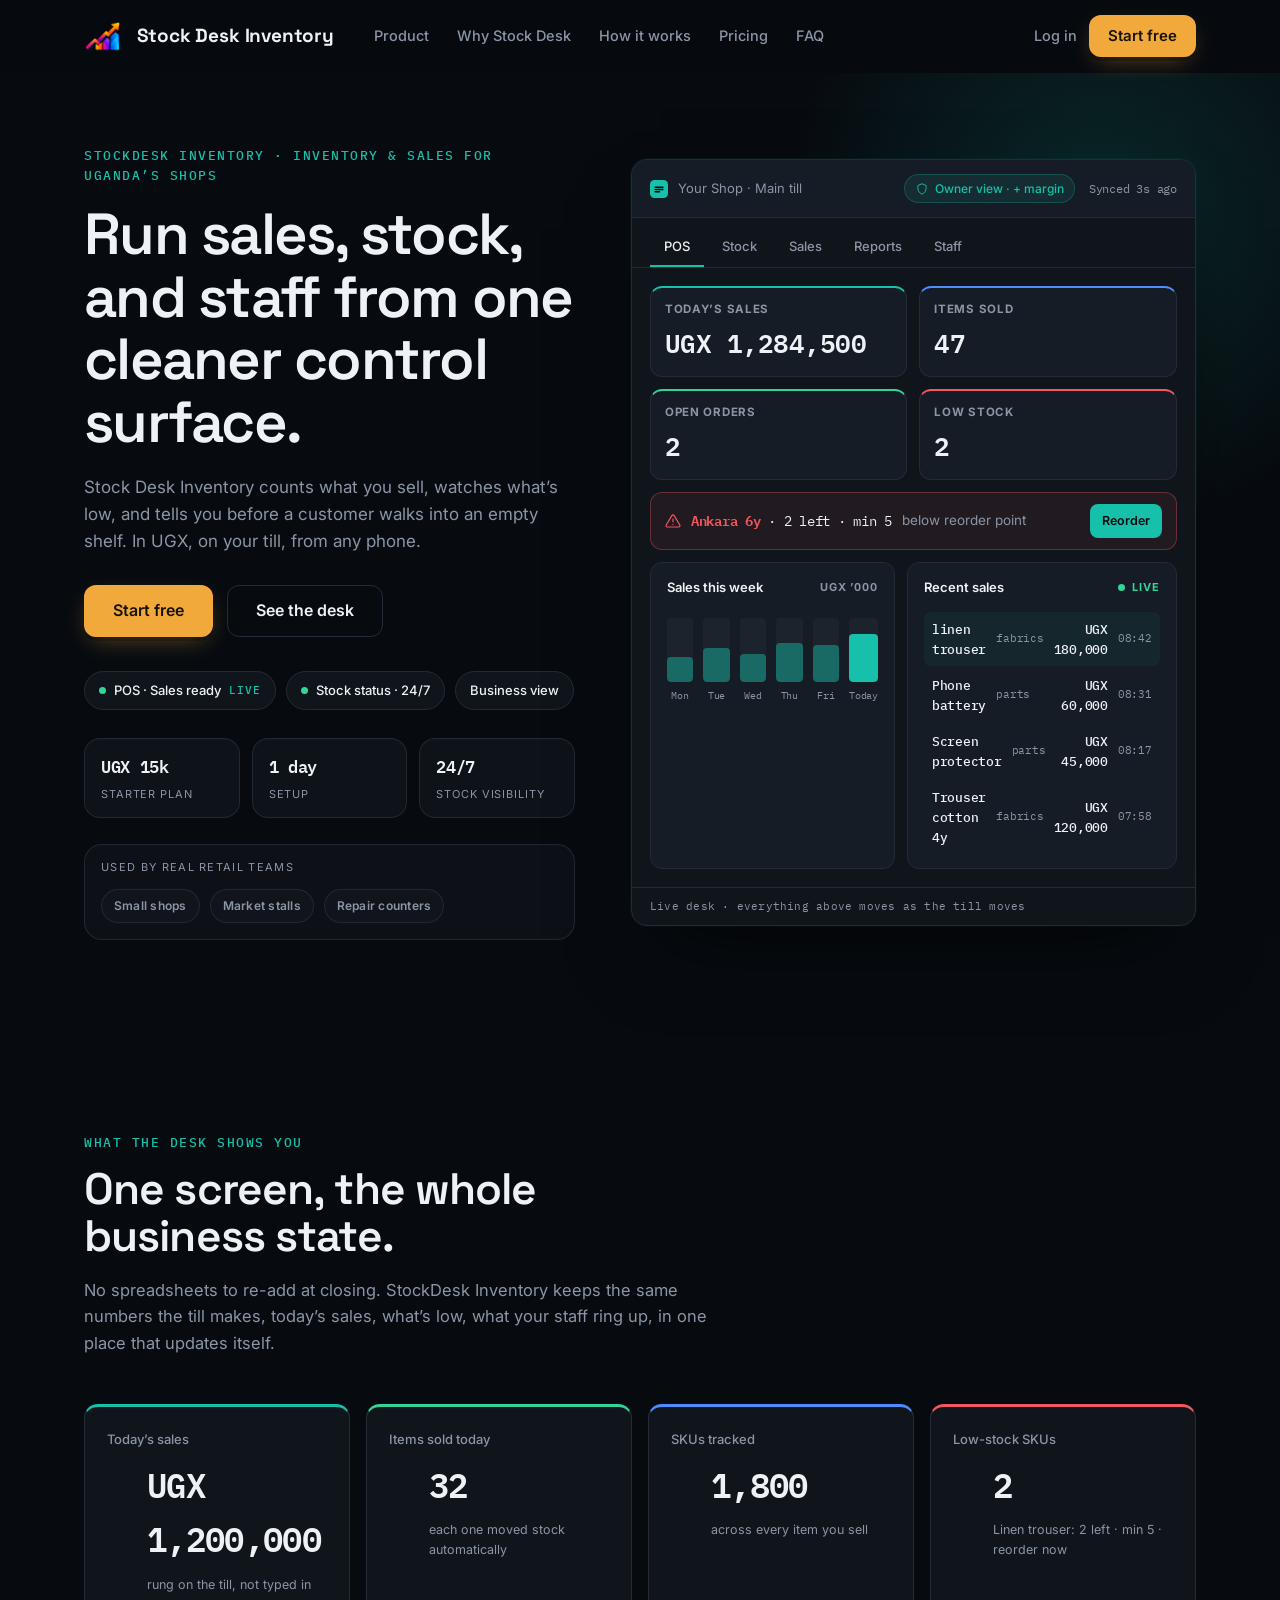
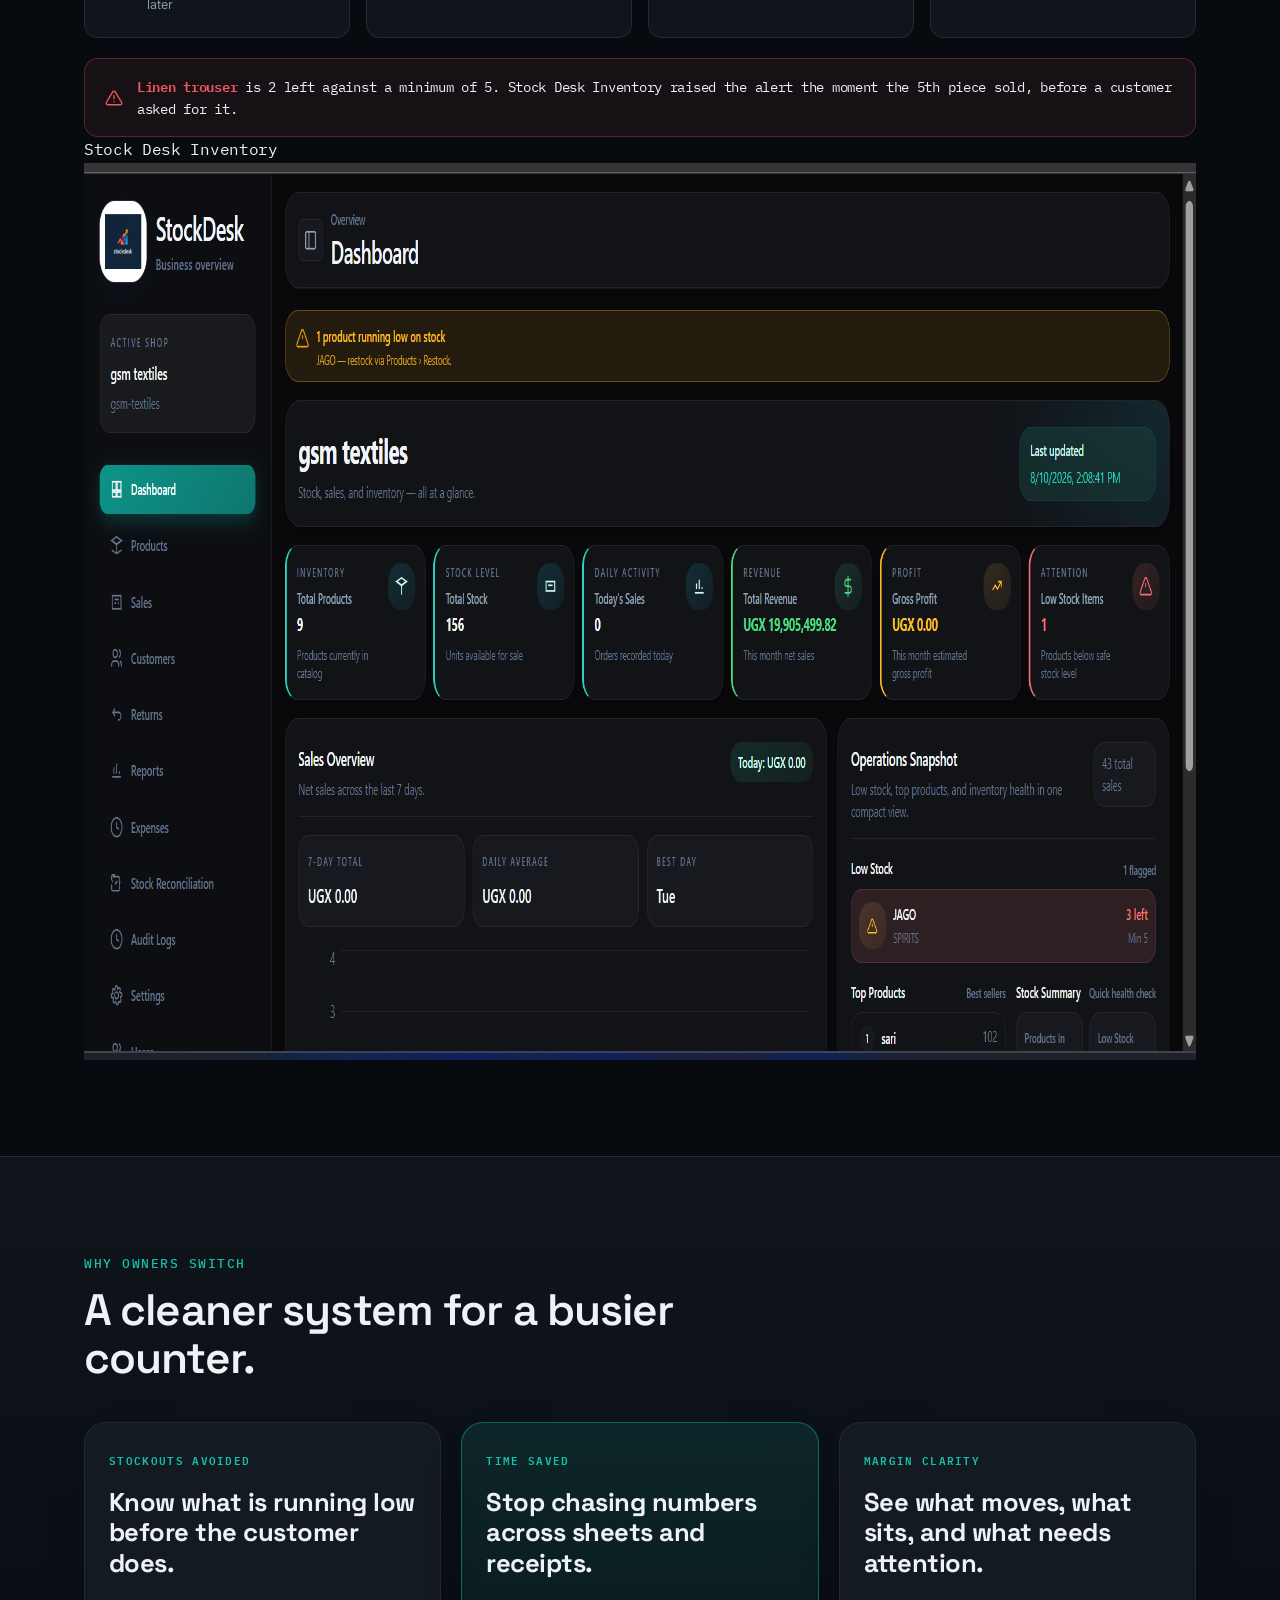
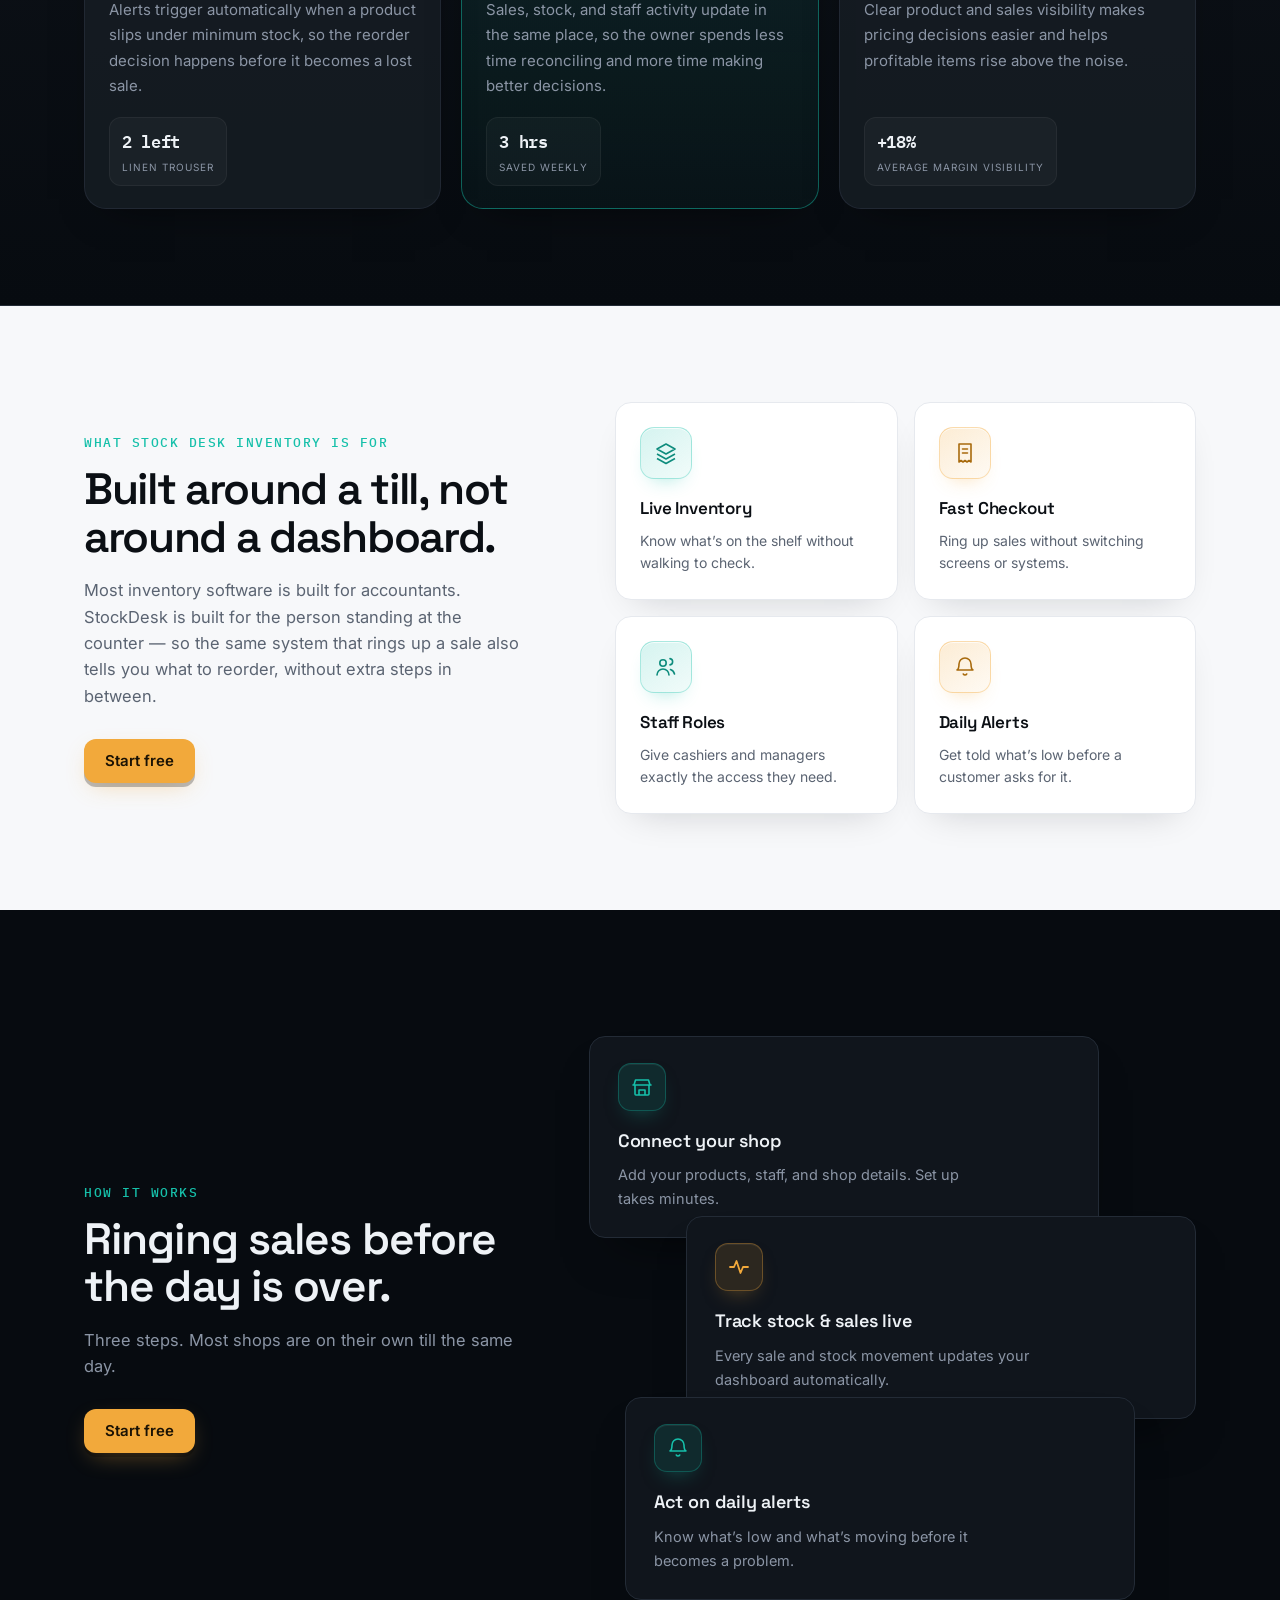
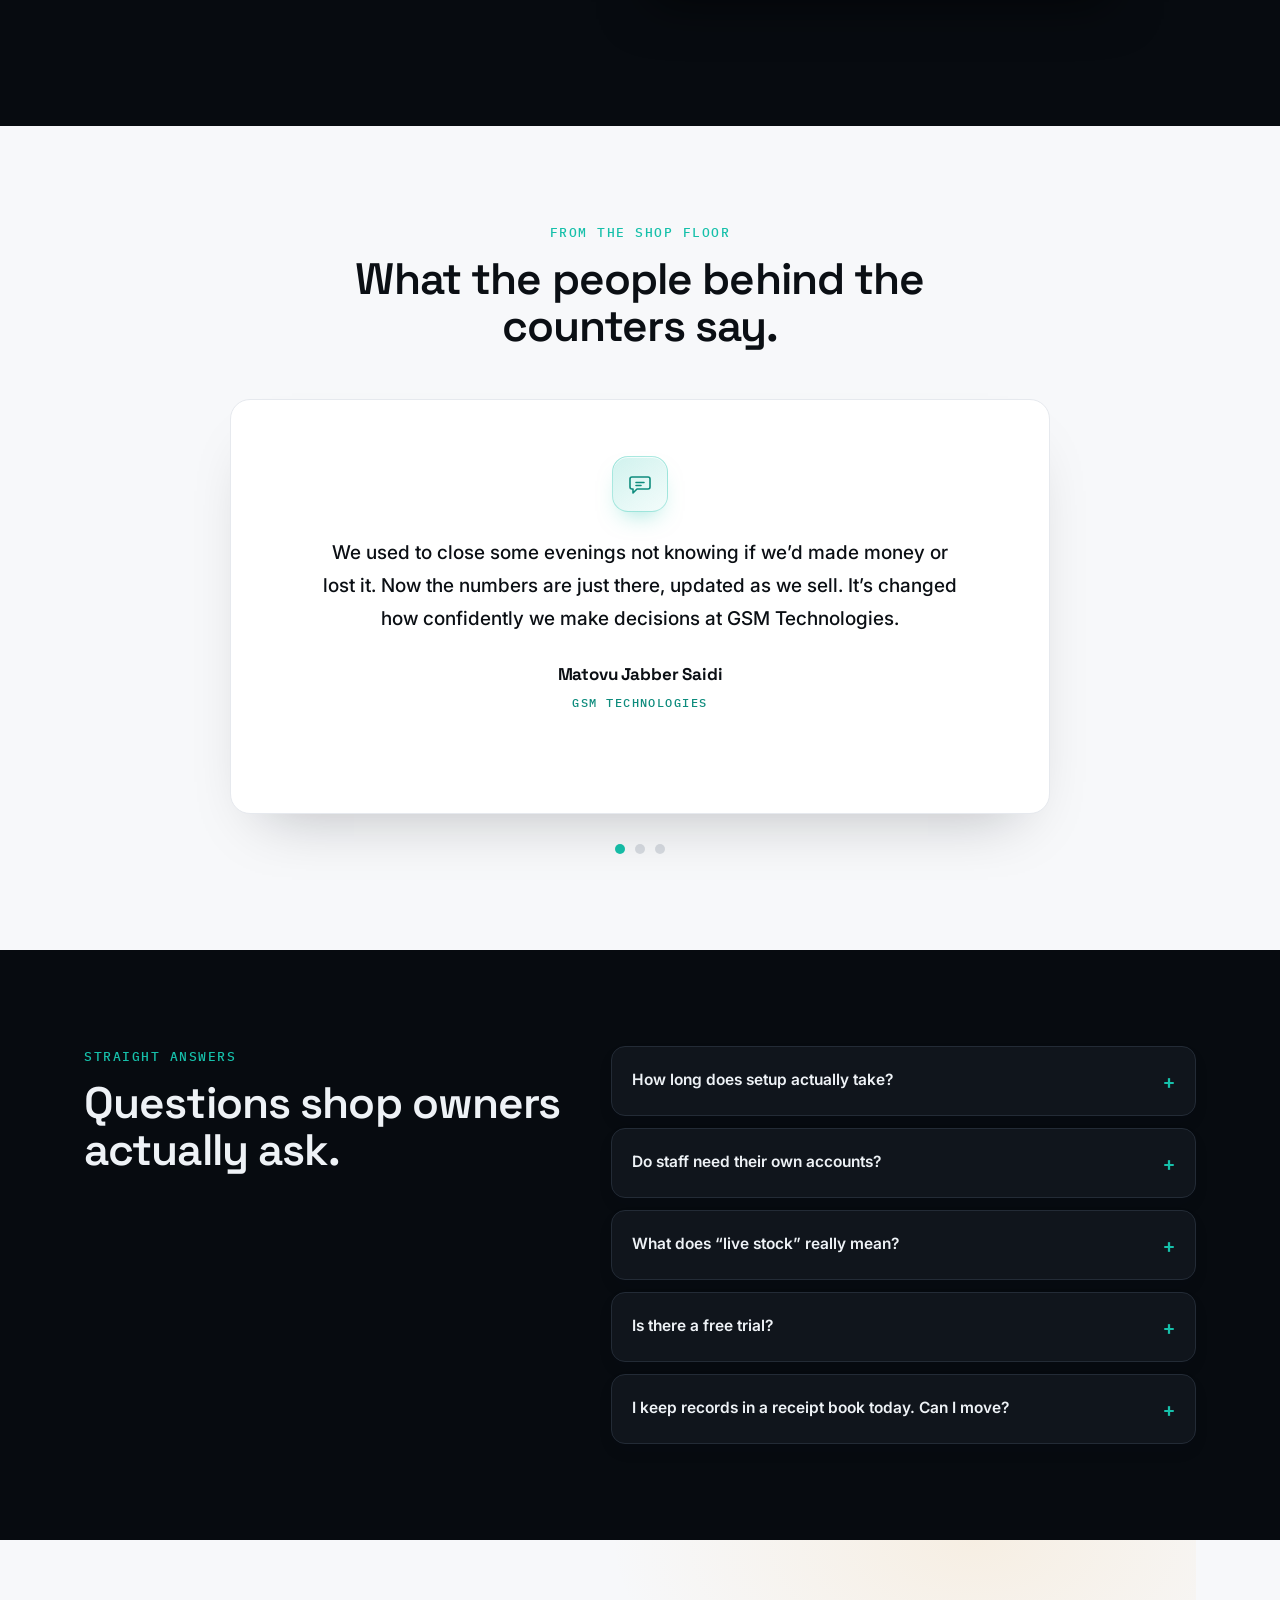
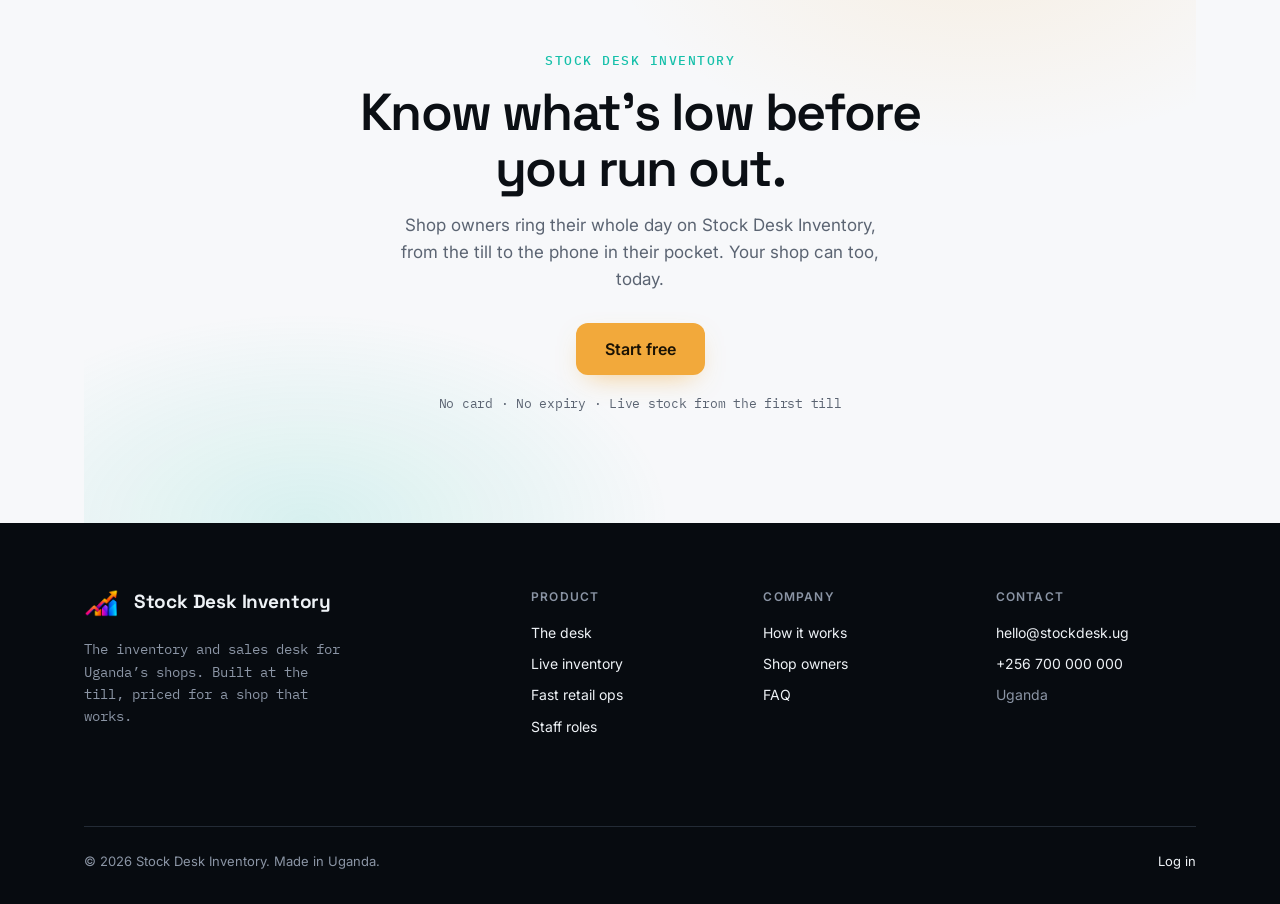
==== commit 836ac849: "Update landing page styles and content" ====
--- a/index.html
+++ b/index.html
@@ -95,7 +95,7 @@
         <div class="container hero-inner">
           <div class="hero-copy">
             <p class="eyebrow hero-eyebrow">
-              Stock Desk Inventory · Inventory &amp; sales for Uganda&rsquo;s
+              StockDesk Inventory · Inventory &amp; sales for Uganda&rsquo;s
               shops
             </p>
             <h1 class="display hero-title">
@@ -128,12 +128,36 @@
               </li>
               <li class="chip">Business view</li>
             </ul>
+
+            <div class="hero-proof" aria-label="Business trust metrics">
+              <div class="proof-pill">
+                <span class="proof-number mono">UGX 15k</span>
+                <span class="proof-label">Starter plan</span>
+              </div>
+              <div class="proof-pill">
+                <span class="proof-number mono">1 day</span>
+                <span class="proof-label">setup</span>
+              </div>
+              <div class="proof-pill">
+                <span class="proof-number mono">24/7</span>
+                <span class="proof-label">stock visibility</span>
+              </div>
+            </div>
+
+            <div class="brand-strip" aria-label="Customer trust proof">
+              <span class="brand-strip-label">Used by real retail teams</span>
+              <div class="brand-strip-row">
+                <span>Small shops</span>
+                <span>Market stalls</span>
+                <span>Repair counters</span>
+              </div>
+            </div>
           </div>
 
           <!-- LIVE DASHBOARD CENTERPIECE (illustrative data) -->
           <figure
             class="desk"
-            aria-label="Stock Desk Inventory live dashboard showing revenue, stock levels, and recent sales"
+            aria-label="StockDesk Inventory live dashboard showing revenue, stock levels, and recent sales"
           >
             <div class="desk-bar">
               <div class="desk-bar-brand">
@@ -293,7 +317,7 @@
                   </div>
                   <ol class="desk-sales" id="recentSales">
                     <li>
-                      <span class="mono desk-sale-item">Ankara 6y</span
+                      <span class="mono desk-sale-item">linen trouser</span
                       ><span class="desk-sale-cat mono">fabrics</span
                       ><span class="desk-sale-amt mono">UGX 180,000</span
                       ><span class="desk-sale-time mono">08:42</span>
@@ -337,7 +361,7 @@
               One screen, the whole business state.
             </h2>
             <p class="section-sub">
-              No spreadsheets to re-add at closing. Stock Desk Inventory keeps
+              No spreadsheets to re-add at closing. StockDesk Inventory keeps
               the same numbers the till makes, today&rsquo;s sales, what&rsquo;s
               low, what your staff ring up, in one place that updates itself.
             </p>
@@ -368,7 +392,7 @@
             <div class="stat stat-red reveal">
               <dt>Low-stock SKUs</dt>
               <dd class="mono stat-value" data-count-to="2">0</dd>
-              <dd class="stat-note">Ankara 6y: 2 left · min 5 · reorder now</dd>
+              <dd class="stat-note">Linen trouser: 2 left · min 5 · reorder now</dd>
             </div>
           </dl>
 
@@ -389,7 +413,7 @@
               />
             </svg>
             <p class="mono">
-              <strong>Ankara 6y</strong> is 2 left against a minimum of 5. Stock
+              <strong>Linen trouser</strong> is 2 left against a minimum of 5. Stock
               Desk Inventory raised the alert the moment the 5th piece sold,
               before a customer asked for it.
             </p>
@@ -406,13 +430,67 @@
               </div>
               <img
                 src="public/dashboard.png"
-                alt="Stock Desk Inventory dashboard showing stock levels and low-stock alerts"
+                alt="StockDesk Inventory dashboard showing stock levels and low-stock alerts"
                 width="1920"
                 height="897"
                 loading="lazy"
                 decoding="async"
               />
             </figure>
+          </div>
+        </div>
+      </section>
+
+      <section class="confidence" aria-labelledby="confidence-title">
+        <div class="container">
+          <div class="section-head confidence-head">
+            <p class="eyebrow">Why owners switch</p>
+            <h2 class="display section-title" id="confidence-title">
+              A cleaner system for a busier counter.
+            </h2>
+          </div>
+
+          <div class="confidence-grid reveal">
+            <article class="confidence-card">
+              <span class="confidence-kicker mono">Stockouts avoided</span>
+              <h3>Know what is running low before the customer does.</h3>
+              <p>
+                Alerts trigger automatically when a product slips under minimum
+                stock, so the reorder decision happens before it becomes a lost
+                sale.
+              </p>
+              <div class="mini-proof">
+                <span class="mini-proof-value mono">2 left</span>
+                <span class="mini-proof-label">Linen trouser</span>
+              </div>
+            </article>
+
+            <article class="confidence-card confidence-card--highlight">
+              <span class="confidence-kicker mono">Time saved</span>
+              <h3>Stop chasing numbers across sheets and receipts.</h3>
+              <p>
+                Sales, stock, and staff activity update in the same place, so the
+                owner spends less time reconciling and more time making better
+                decisions.
+              </p>
+              <div class="mini-proof">
+                <span class="mini-proof-value mono">3 hrs</span>
+                <span class="mini-proof-label">saved weekly</span>
+              </div>
+            </article>
+
+            <article class="confidence-card">
+              <span class="confidence-kicker mono">Margin clarity</span>
+              <h3>See what moves, what sits, and what needs attention.</h3>
+              <p>
+                Clear product and sales visibility makes pricing decisions easier
+                and helps profitable items rise above the noise.
+              </p>
+              <div class="mini-proof">
+                <span class="mini-proof-value mono">+18%</span>
+                <span class="mini-proof-label">average margin visibility</span>
+              </div>
+            </article>
           </div>
         </div>
       </section>
--- a/styles.css
+++ b/styles.css
@@ -22,9 +22,19 @@
   --light-text:    #0B0F14;
   --light-text-dim:#5B6472;
 
-  --font-display: "Space Grotesk", "Inter", system-ui, sans-serif;
-  --font-body:    "Inter", system-ui, -apple-system, sans-serif;
-  --font-mono:    "IBM Plex Mono", ui-monospace, "SF Mono", Menlo, monospace;
+  --font-display:  "Space Grotesk", "Segoe UI", sans-serif;
+  --font-body:     "Inter", "Segoe UI", sans-serif;
+  --font-mono:     "IBM Plex Mono", "SFMono-Regular", ui-monospace, monospace;
+
+  --text-900:      #111827;
+  --text-800:      #1F2937;
+  --text-700:      #374151;
+  --text-500:      #6B7280;
+  --text-400:      #9CA3AF;
+  --surface-soft:   #EEF4F3;
+  --surface-card:   #FFFFFF;
+  --line-soft:      #E6EBEF;
+  --shadow-soft:    0 8px 18px rgba(17, 24, 39, 0.04);
 
   --r-sm: 12px;
   --r-md: 14px;
@@ -66,13 +76,64 @@
 
 ::selection { background: var(--teal); color: var(--bg); }
 
-.mono { font-family: var(--font-mono); font-variant-numeric: tabular-nums; }
+.mono {
+  font-family: var(--font-mono);
+  font-variant-numeric: tabular-nums;
+  letter-spacing: -0.02em;
+}
 
 .display {
   font-family: var(--font-display);
   font-weight: 600;
+  letter-spacing: -0.03em;
+  line-height: 1.08;
+}
+
+.section-title,
+.card-title,
+.plan-name,
+.step-card h3,
+.feat-card h3,
+.quote-name {
+  font-family: var(--font-display);
   letter-spacing: -0.02em;
-  line-height: 1.08;
+}
+
+.metric-label,
+.label,
+.kpi-label,
+.plan-check,
+.footer-col h4,
+.desk-kpi-label,
+.desk-card-sub {
+  font-family: var(--font-body);
+  letter-spacing: 0.08em;
+  text-transform: uppercase;
+  font-weight: 700;
+}
+
+.kpi-value,
+.stat-value,
+.plan-price,
+.total,
+.desk-kpi-value,
+.desk-sale-amt,
+.quote-company,
+.footer-tag,
+.mini-proof-value {
+  font-family: var(--font-mono);
+  font-variant-numeric: tabular-nums;
+}
+
+.dashboard-shell,
+.dashboard-panel,
+.stat-card,
+.plan,
+.feat-card,
+.step-card,
+.quote,
+.faq-item {
+  box-shadow: var(--shadow-soft);
 }
 
 .container {
@@ -328,6 +389,75 @@
 .chip-dot-live {
   background: var(--green);
   animation: pulse 2.4s var(--ease) infinite;
+}
+
+.hero-proof {
+  margin-top: 28px;
+  display: grid;
+  grid-template-columns: repeat(3, minmax(110px, 1fr));
+  gap: 12px;
+  max-width: 520px;
+}
+.proof-pill {
+  display: flex;
+  flex-direction: column;
+  gap: 6px;
+  padding: 14px 16px;
+  border-radius: 16px;
+  background: rgba(16, 21, 28, 0.85);
+  border: 1px solid rgba(35, 43, 54, 0.9);
+  box-shadow: inset 0 1px 0 rgba(255,255,255,0.02);
+}
+.proof-number {
+  font-size: 1.05rem;
+  font-weight: 600;
+  color: var(--text);
+  letter-spacing: -0.02em;
+}
+.proof-label {
+  font-size: 11px;
+  letter-spacing: 0.08em;
+  text-transform: uppercase;
+  color: var(--text-dim);
+}
+
+.brand-strip {
+  margin-top: 26px;
+  max-width: 580px;
+  padding: 14px 16px 16px;
+  border: 1px solid rgba(35, 43, 54, 0.9);
+  border-radius: 18px;
+  background: rgba(16, 21, 28, 0.7);
+}
+
+.brand-strip-label {
+  display: block;
+  margin-bottom: 12px;
+  font-size: 11px;
+  letter-spacing: 0.12em;
+  text-transform: uppercase;
+  color: var(--text-dim);
+}
+
+.brand-strip-row {
+  display: flex;
+  flex-wrap: wrap;
+  gap: 10px;
+}
+
+.brand-strip-row span {
+  display: inline-flex;
+  align-items: center;
+  justify-content: center;
+  min-height: 34px;
+  padding: 0 12px;
+  border-radius: 999px;
+  background: rgba(255,255,255,0.02);
+  border: 1px solid rgba(35, 43, 54, 0.9);
+  color: var(--text-dim);
+  font-size: 12px;
+  font-weight: 600;
+  letter-spacing: 0.02em;
 }
 
 /* ============================================================
@@ -603,6 +733,88 @@
 /* ============================================================
    WHAT STOCK DESK IS FOR
    ============================================================ */
+.confidence {
+  background: linear-gradient(180deg, rgba(16,21,28,0.96), rgba(7,11,16,1));
+  padding: 96px 0;
+  border-top: 1px solid var(--border);
+  border-bottom: 1px solid var(--border);
+}
+
+.confidence-head {
+  margin-bottom: 40px;
+  max-width: 700px;
+}
+
+.confidence-grid {
+  display: grid;
+  grid-template-columns: repeat(3, minmax(0, 1fr));
+  gap: 20px;
+}
+
+.confidence-card {
+  position: relative;
+  display: flex;
+  flex-direction: column;
+  gap: 18px;
+  padding: 28px 24px 22px;
+  background: rgba(22, 28, 35, 0.9);
+  border: 1px solid rgba(35, 43, 54, 0.9);
+  border-radius: 22px;
+  box-shadow: 0 16px 42px -26px rgba(0, 0, 0, 0.8);
+}
+
+.confidence-card--highlight {
+  background: linear-gradient(180deg, rgba(22,192,170,0.12), rgba(22,192,170,0.04));
+  border-color: rgba(22,192,170,0.45);
+}
+
+.confidence-kicker {
+  font-size: 11px;
+  letter-spacing: 0.12em;
+  text-transform: uppercase;
+  color: var(--teal);
+  font-weight: 600;
+}
+
+.confidence-card h3 {
+  font-family: var(--font-display);
+  font-size: clamp(20px, 2vw, 26px);
+  line-height: 1.2;
+  letter-spacing: -0.02em;
+  color: var(--text);
+}
+
+.confidence-card p {
+  font-size: 15px;
+  color: var(--text-dim);
+  line-height: 1.7;
+}
+
+.mini-proof {
+  margin-top: auto;
+  display: inline-flex;
+  flex-direction: column;
+  gap: 4px;
+  width: fit-content;
+  padding: 10px 12px;
+  border-radius: 12px;
+  background: rgba(255,255,255,0.03);
+  border: 1px solid rgba(255,255,255,0.05);
+}
+
+.mini-proof-value {
+  font-size: 1.05rem;
+  font-weight: 600;
+  color: var(--text);
+}
+
+.mini-proof-label {
+  font-size: 10px;
+  text-transform: uppercase;
+  letter-spacing: 0.1em;
+  color: var(--text-dim);
+}
+
 .purpose {
   background: var(--light-bg);
   color: var(--light-text);
@@ -894,6 +1106,7 @@
   position: relative;
   margin-top: 30px;
   animation: ctaPulse 3.6s var(--ease) infinite;
+  box-shadow: 0 10px 28px -12px rgba(242,169,59,.7);
 }
 .cta-note {
   position: relative;
@@ -994,6 +1207,7 @@
   .hero { padding: 56px 0 80px; }
   .faq-inner { grid-template-columns: 1fr; gap: 36px; }
   .stats { grid-template-columns: repeat(2, 1fr); }
+  .confidence-grid { grid-template-columns: 1fr; }
   .purpose-inner { grid-template-columns: 1fr; gap: 44px; }
   .steps-inner { grid-template-columns: 1fr; gap: 44px; }
   .step-card { width: 92%; }
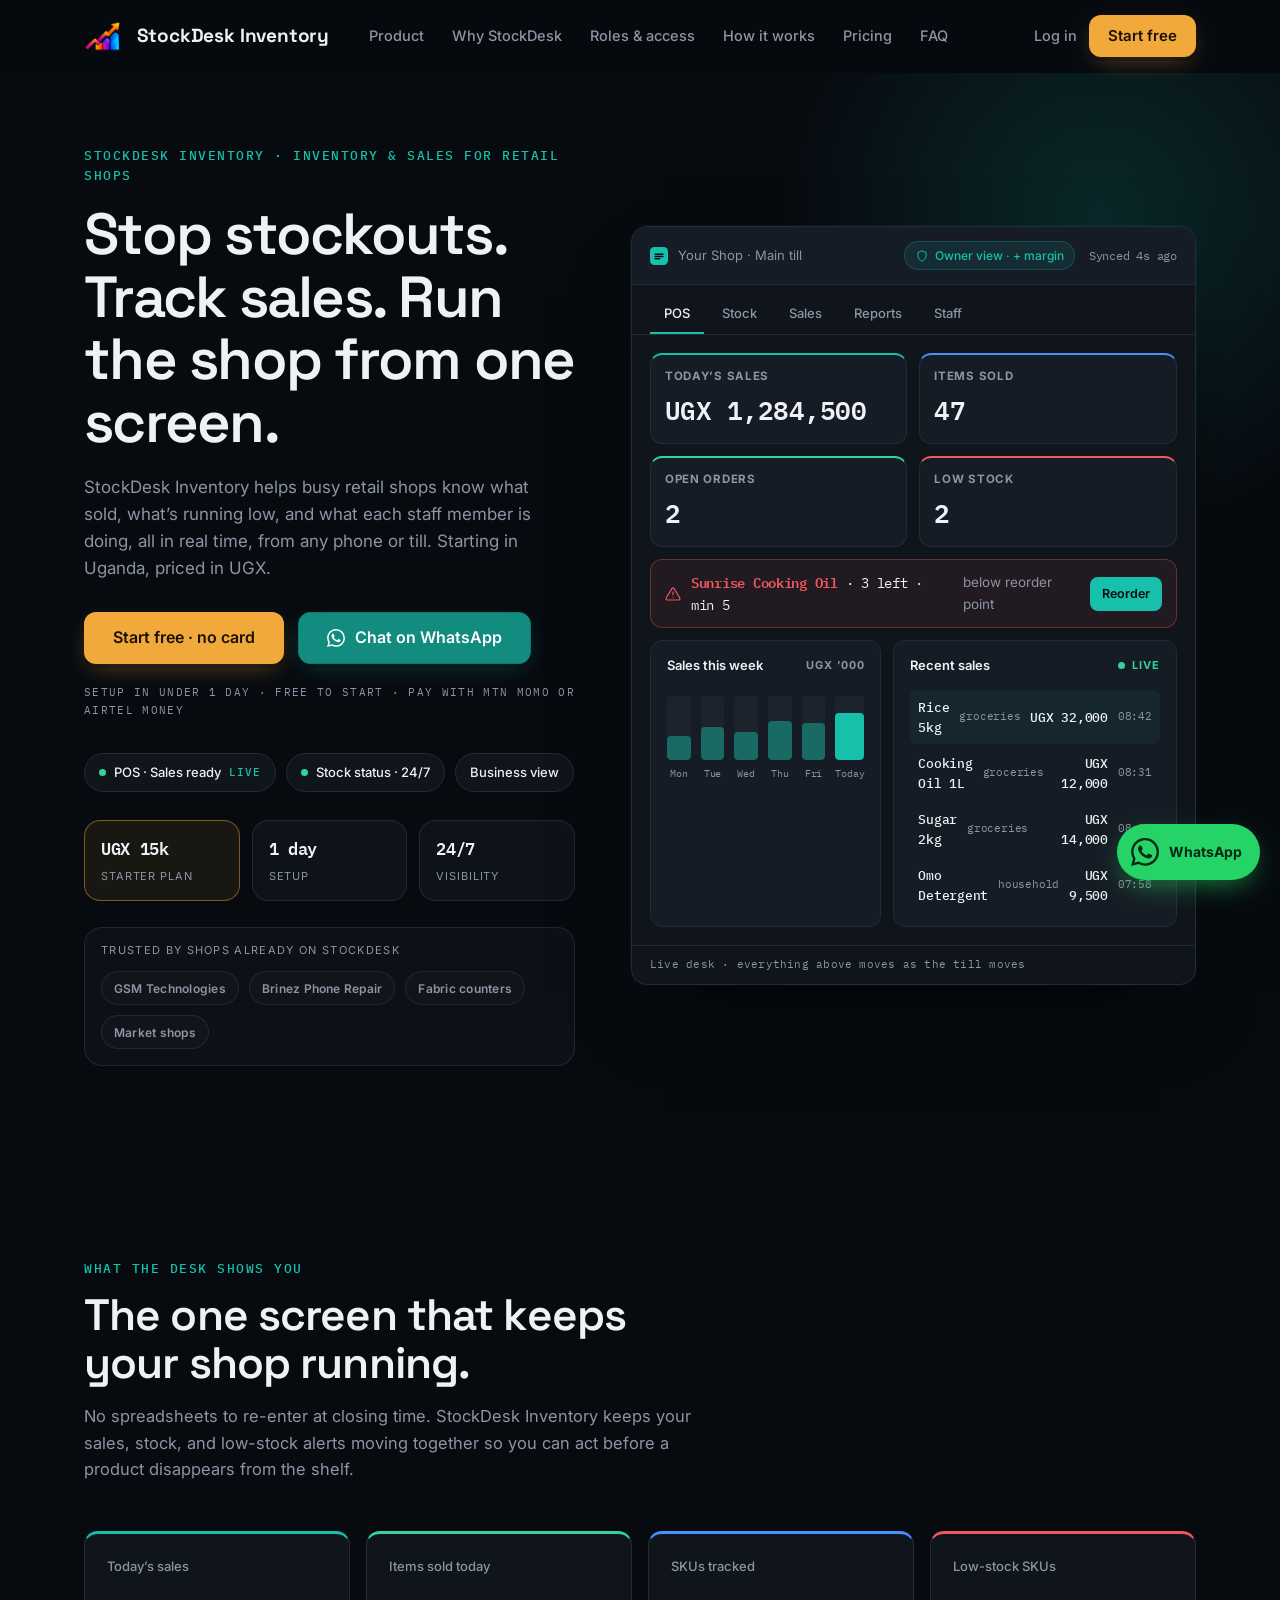
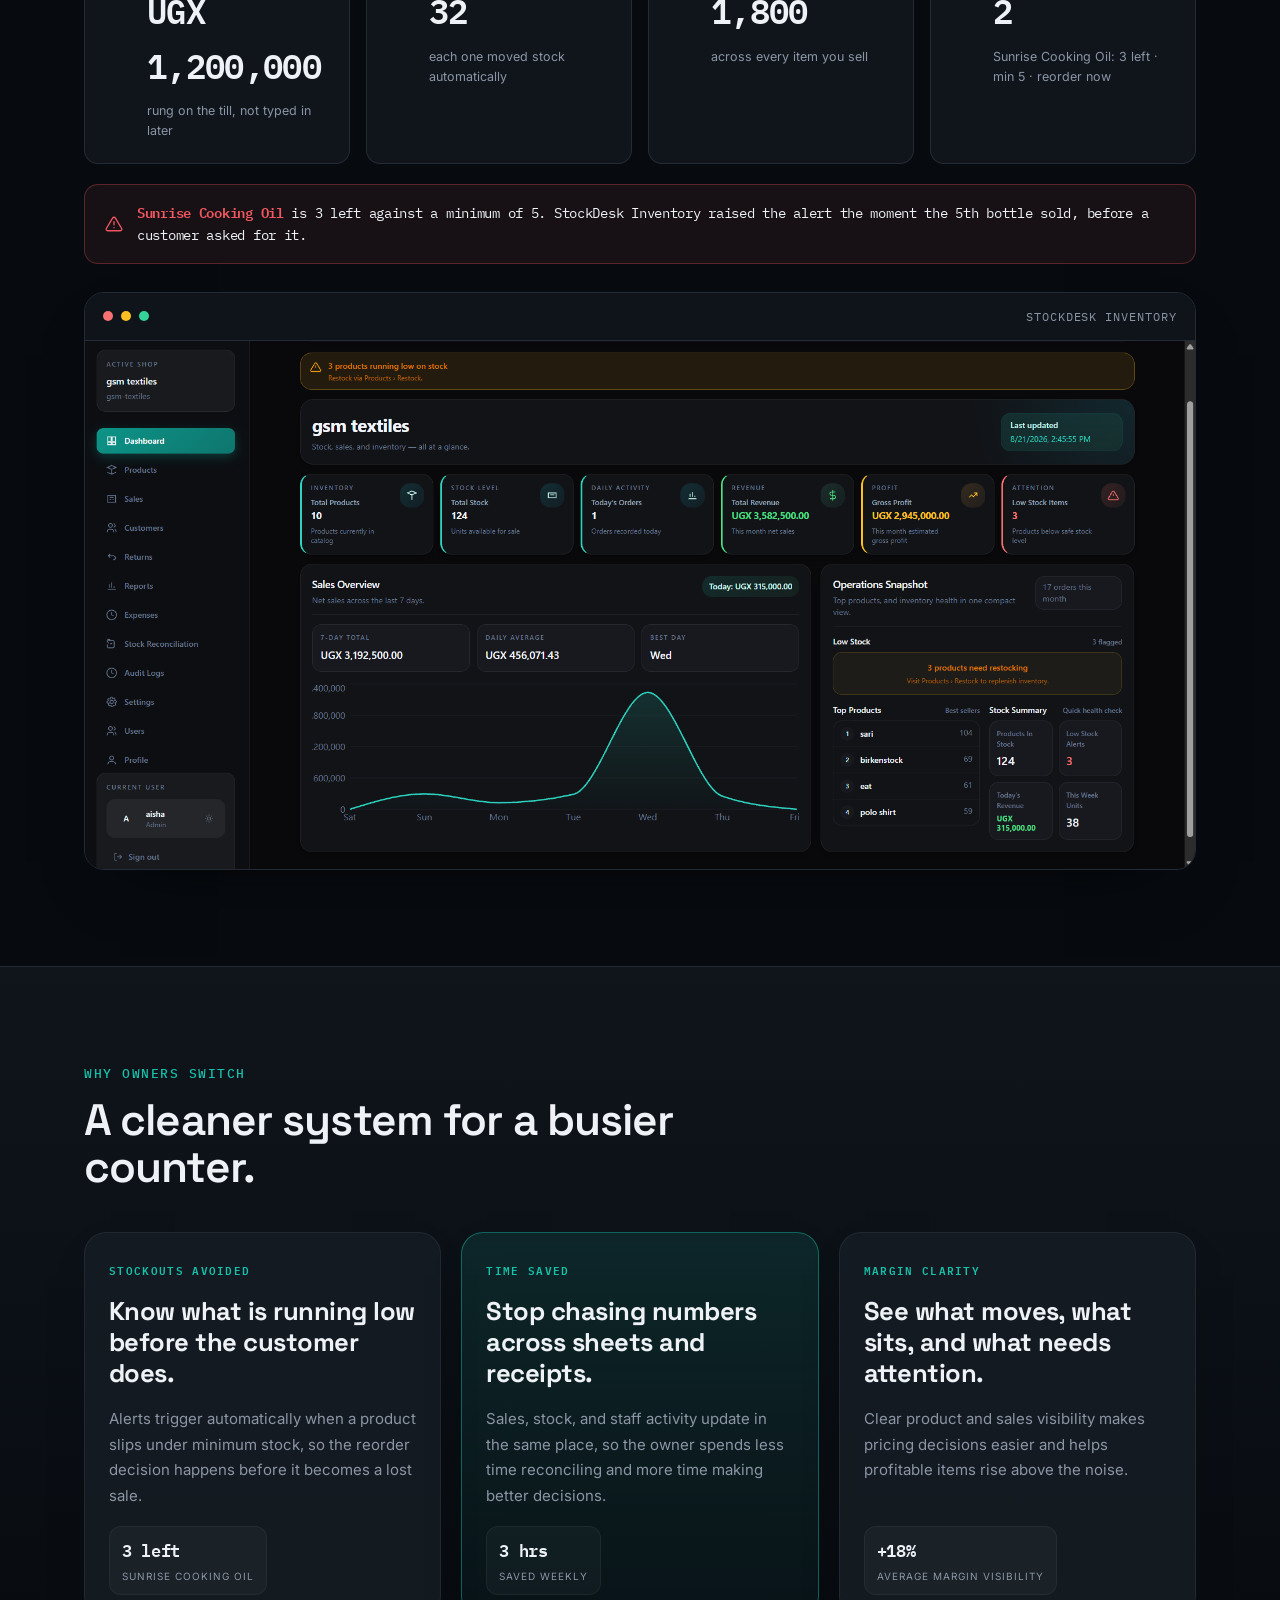
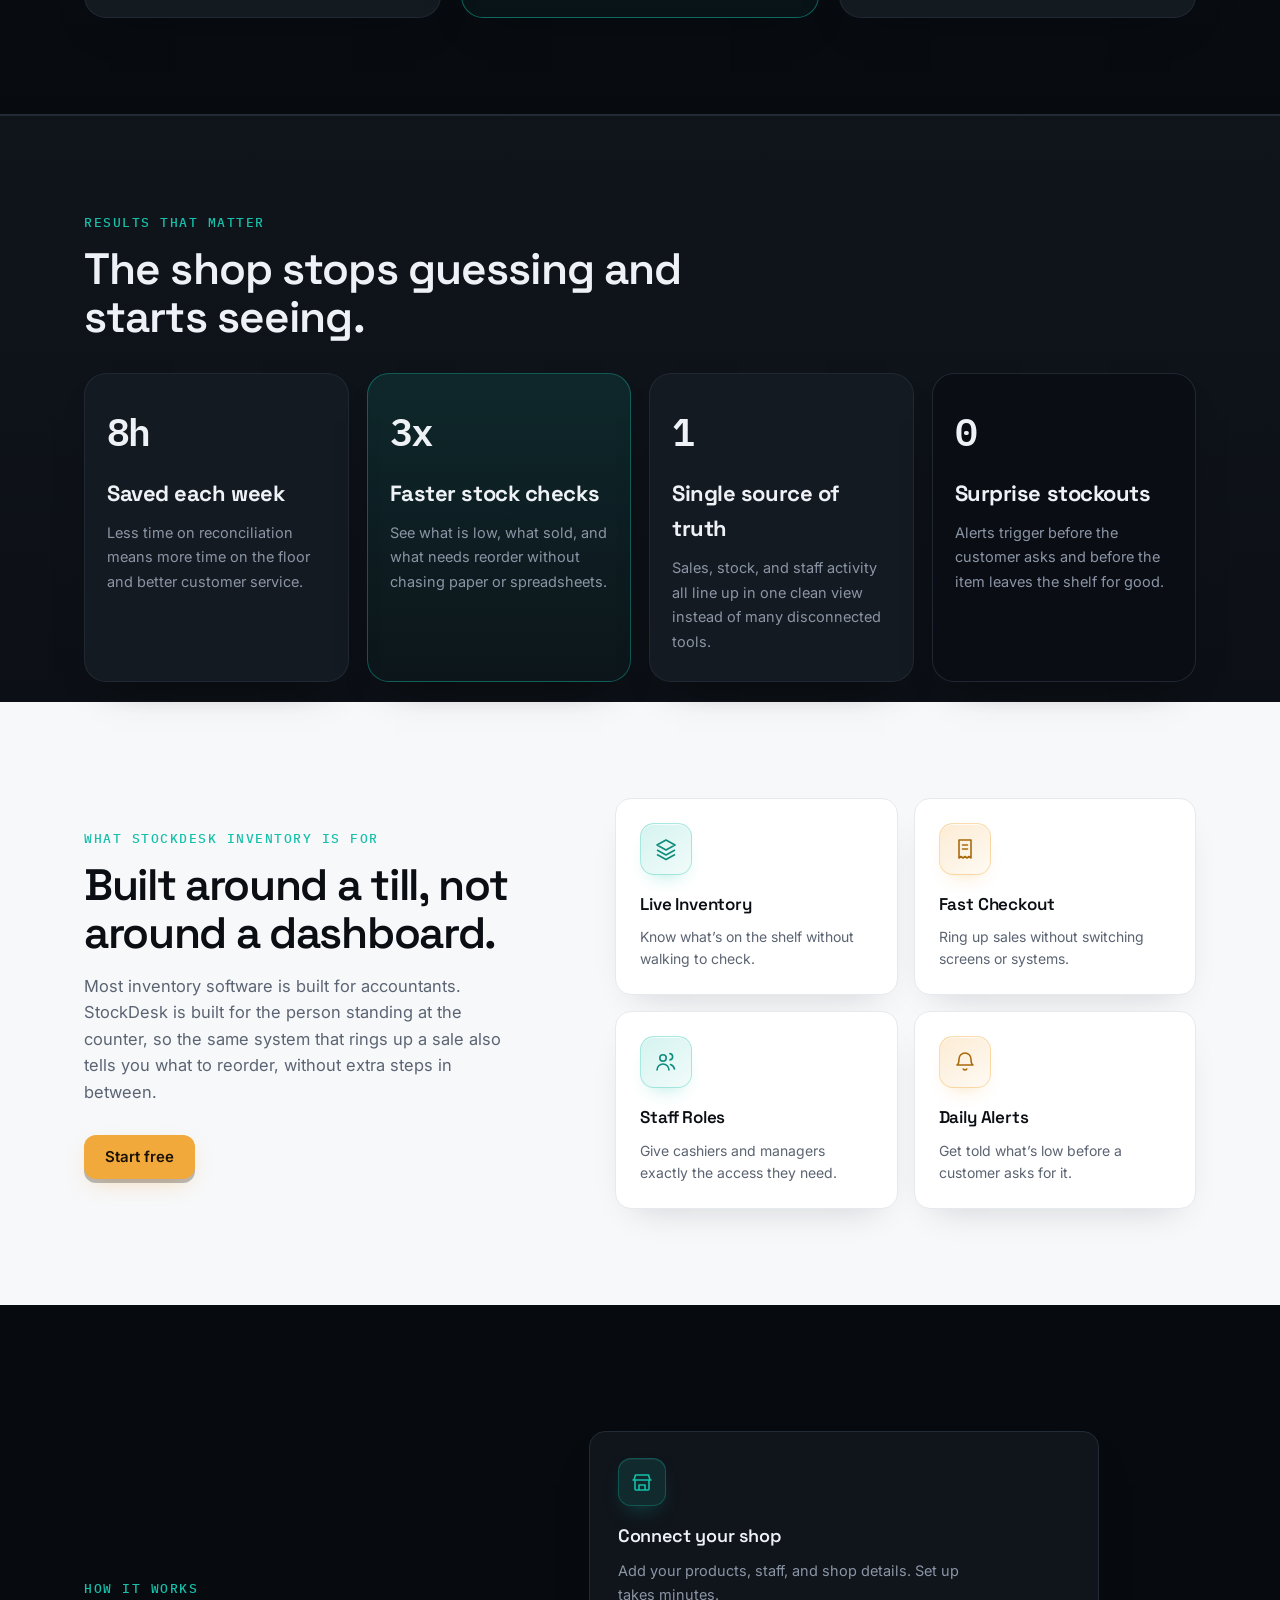
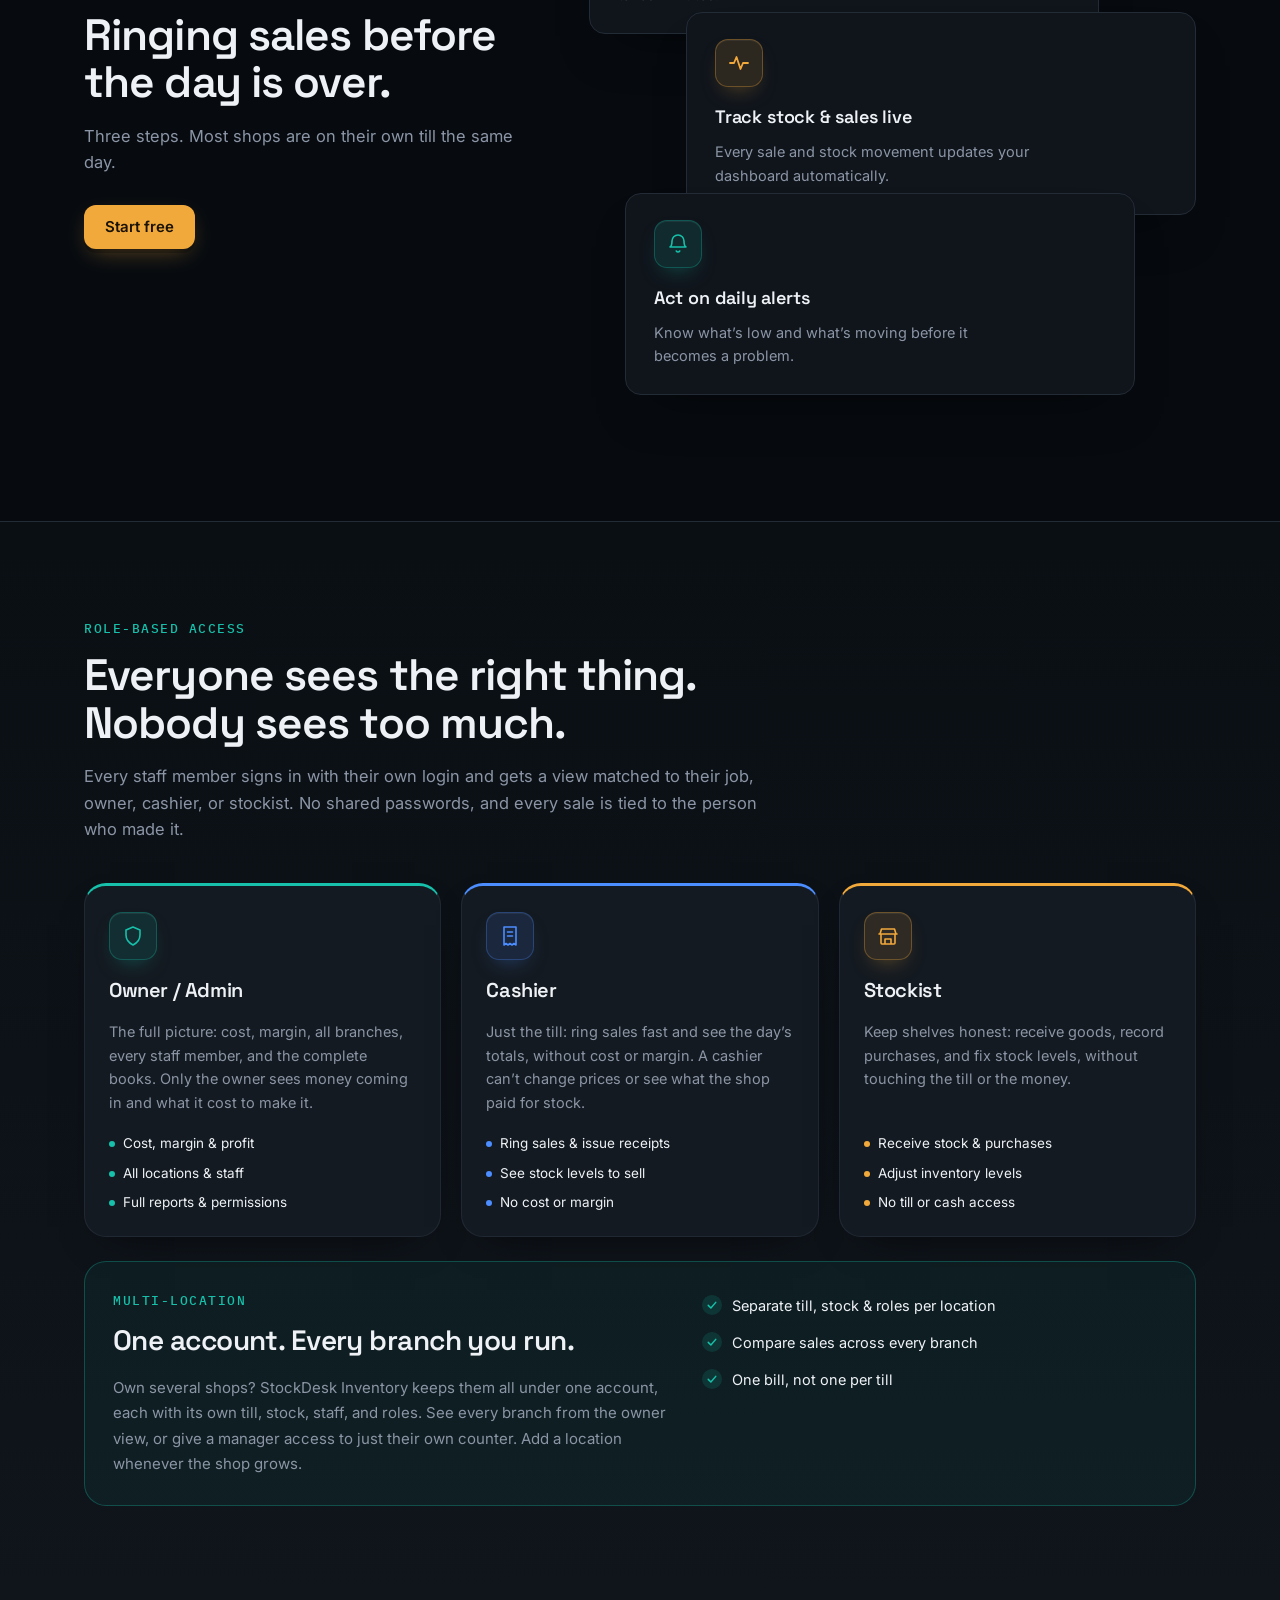
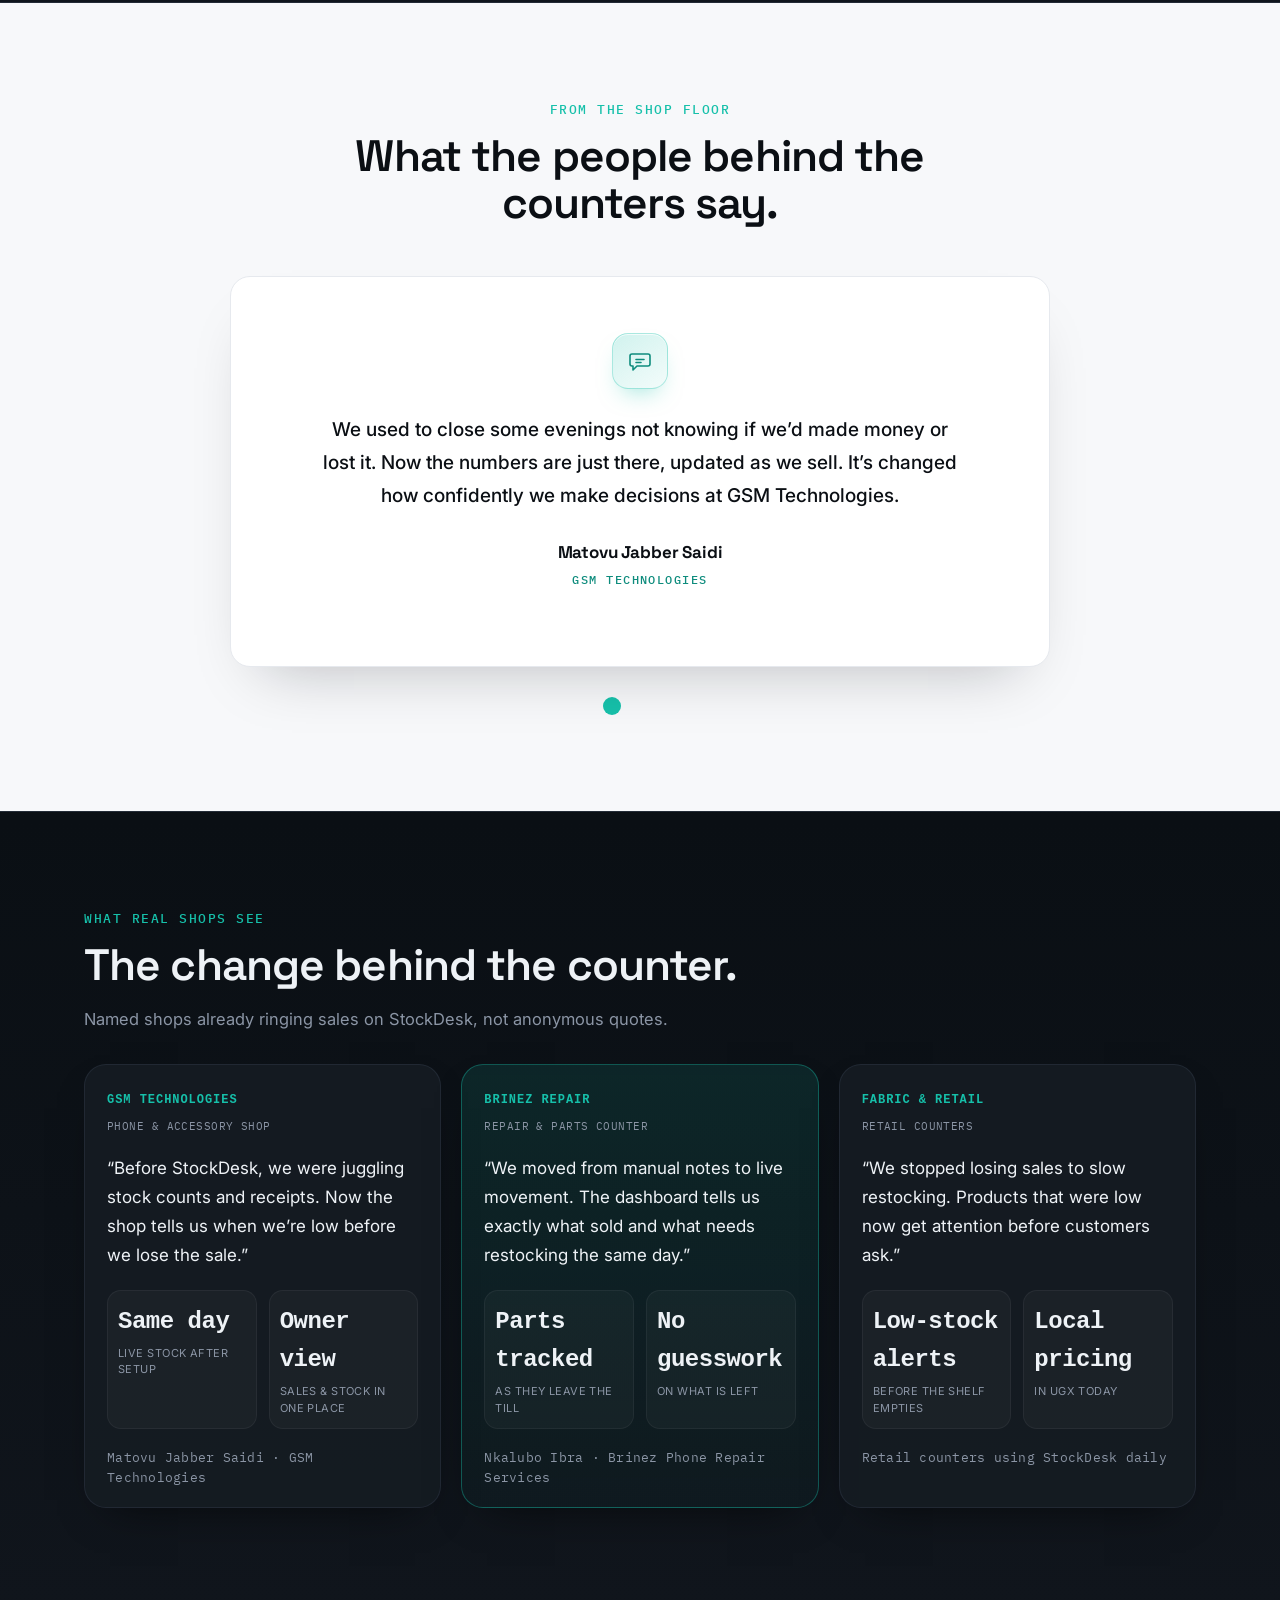
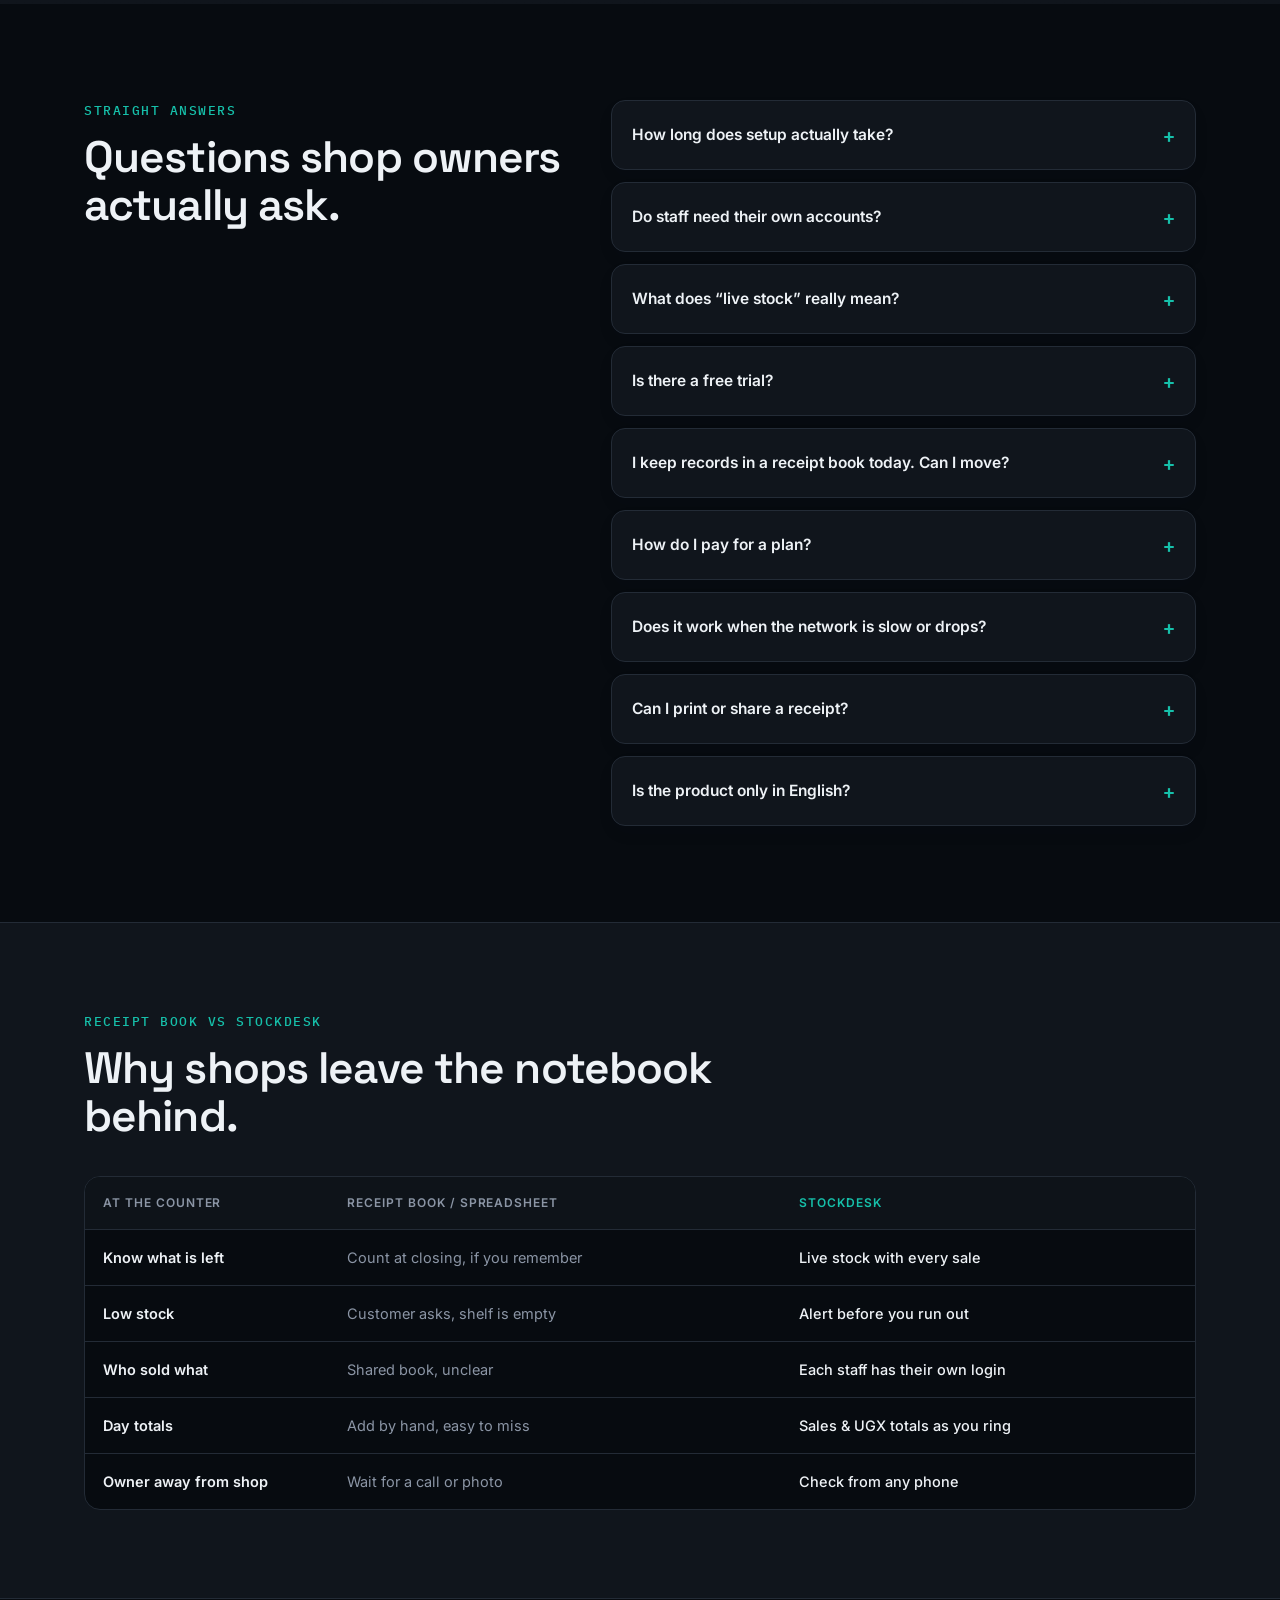
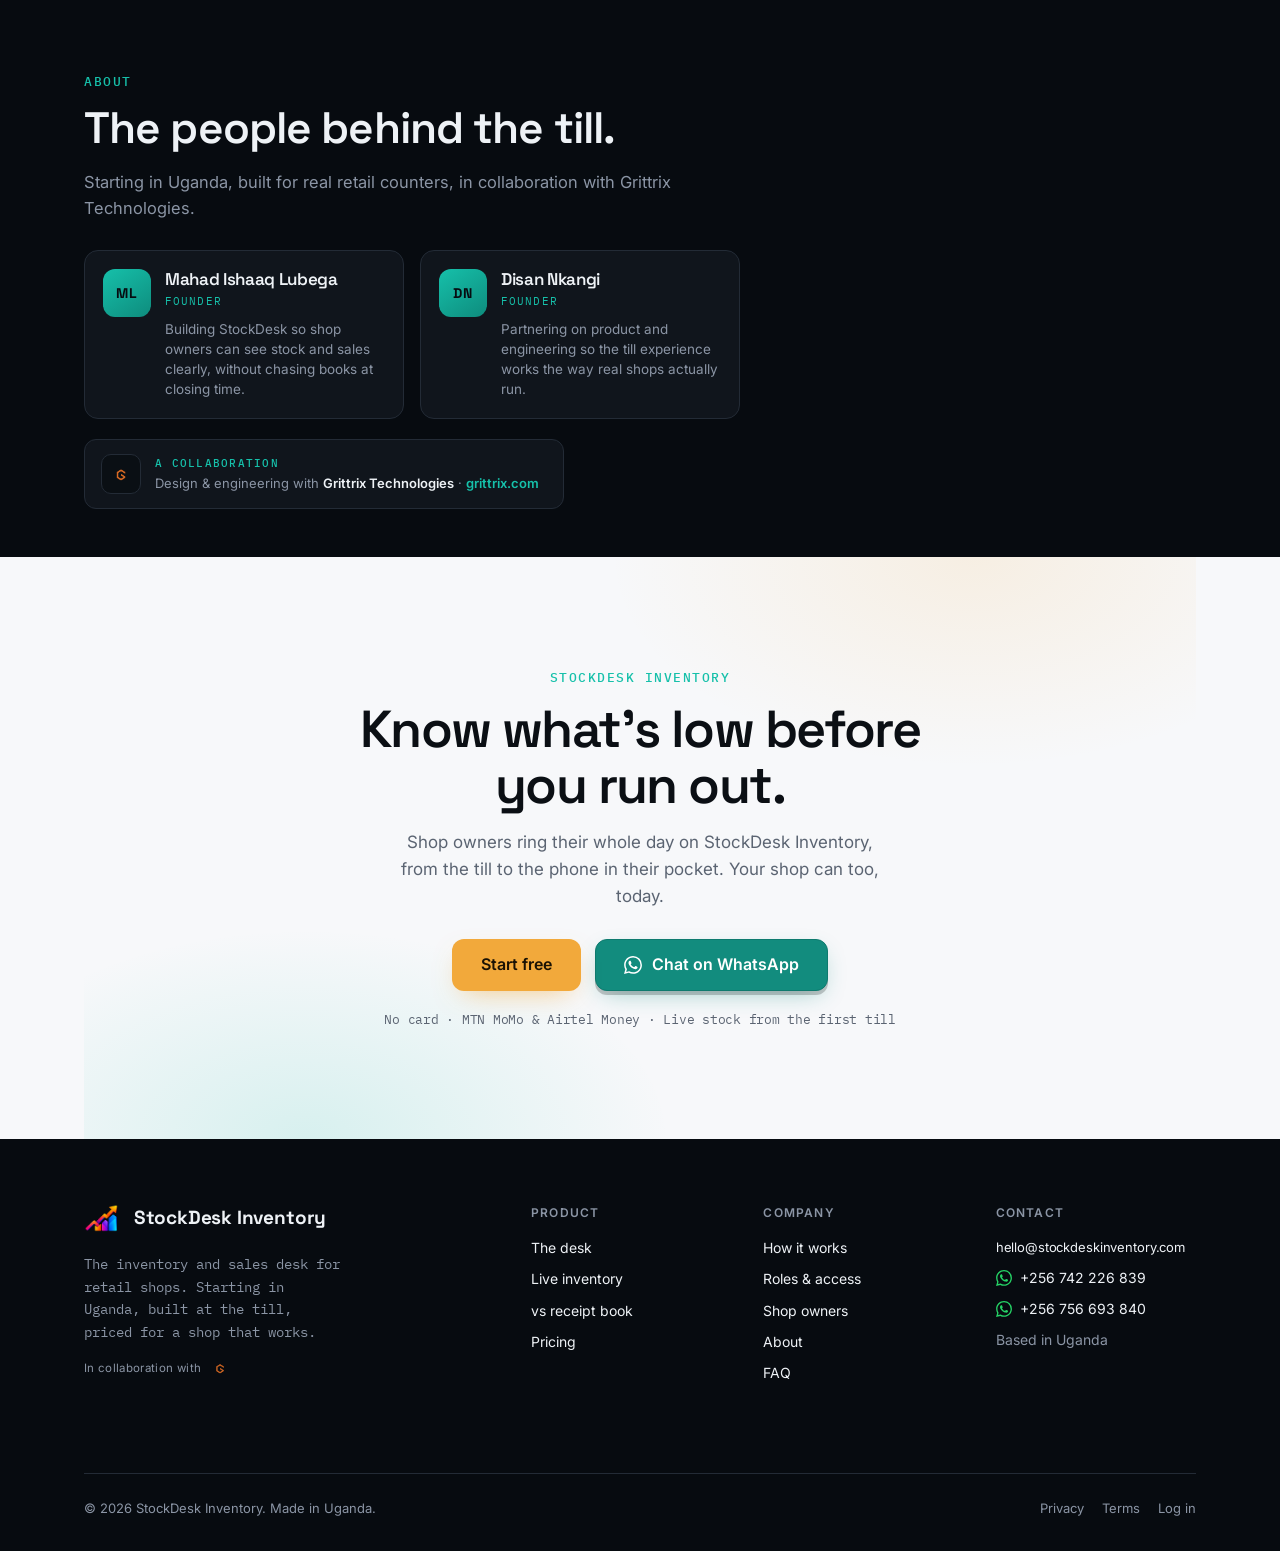
==== commit a531553a: "Add roles & multi-location messaging; commit full site snapshot - New 'Roles & access' section: Owne" ====
--- a/index.html
+++ b/index.html
@@ -4,12 +4,42 @@
     <meta charset="UTF-8" />
     <meta name="viewport" content="width=device-width, initial-scale=1.0" />
     <title>
-      Stock Desk Inventory | Run sales, stock, and staff from one cleaner
+      StockDesk Inventory | Run sales, stock, and staff from one cleaner
       control surface
     </title>
     <meta
       name="description"
-      content="Stock Desk Inventory is the inventory and sales desk for Uganda's shops. Live stock, a till that keeps moving, and role-aware access, in UGX, from any phone."
+      content="StockDesk Inventory helps retail shops track sales, stock, and staff from one screen. Starting in Uganda, priced in UGX, from any phone."
+    />
+    <meta name="theme-color" content="#070B10" />
+    <link rel="canonical" href="https://stockdeskinventory.com/" />
+    <meta property="og:type" content="website" />
+    <meta property="og:site_name" content="StockDesk Inventory" />
+    <meta property="og:url" content="https://stockdeskinventory.com/" />
+    <meta
+      property="og:title"
+      content="StockDesk Inventory | Run sales, stock, and staff from one screen"
+    />
+    <meta
+      property="og:description"
+      content="Live stock, a till that keeps moving, and role-aware access. Starting in Uganda, built for real retail counters."
+    />
+    <meta
+      property="og:image"
+      content="https://stockdeskinventory.com/public/image.png"
+    />
+    <meta name="twitter:card" content="summary_large_image" />
+    <meta
+      name="twitter:title"
+      content="StockDesk Inventory | Sales & stock for real retail shops"
+    />
+    <meta
+      name="twitter:description"
+      content="Live stock, a till that keeps moving, and role-aware access. Starting in Uganda."
+    />
+    <meta
+      name="twitter:image"
+      content="https://stockdeskinventory.com/public/image.png"
     />
     <link rel="preconnect" href="https://fonts.googleapis.com" />
     <link rel="preconnect" href="https://fonts.gstatic.com" crossorigin />
@@ -27,7 +57,7 @@
     <!-- ============ 1. NAV ============ -->
     <header class="nav" id="nav">
       <div class="nav-inner">
-        <a class="brand" href="#top" aria-label="Stock Desk Inventory home">
+        <a class="brand" href="#top" aria-label="StockDesk Inventory home">
           <img
             class="brand-logo"
             src="public/logo.png"
@@ -35,12 +65,13 @@
             width="43"
             height="30"
           />
-          <span class="brand-name">Stock Desk Inventory</span>
+          <span class="brand-name">StockDesk Inventory</span>
         </a>
 
         <nav class="nav-links" aria-label="Primary">
           <a href="#product">Product</a>
-          <a href="#pillars">Why Stock Desk</a>
+          <a href="#pillars">Why StockDesk</a>
+          <a href="#roles">Roles &amp; access</a>
           <a href="#how-it-works">How it works</a>
           <a href="pricing.html">Pricing</a>
           <a href="#faq">FAQ</a>
@@ -69,7 +100,8 @@
 
       <nav class="nav-mobile" id="navMenu" aria-label="Mobile">
         <a href="#product">Product</a>
-        <a href="#pillars">Why Stock Desk</a>
+        <a href="#pillars">Why StockDesk</a>
+        <a href="#roles">Roles &amp; access</a>
         <a href="#how-it-works">How it works</a>
         <a href="pricing.html">Pricing</a>
         <a href="#faq">FAQ</a>
@@ -95,26 +127,38 @@
         <div class="container hero-inner">
           <div class="hero-copy">
             <p class="eyebrow hero-eyebrow">
-              StockDesk Inventory · Inventory &amp; sales for Uganda&rsquo;s
-              shops
+              StockDesk Inventory · Inventory &amp; sales for retail shops
             </p>
             <h1 class="display hero-title">
-              Run sales, stock, and staff from one cleaner control surface.
+              Stop stockouts. Track sales. Run the shop from one screen.
             </h1>
             <p class="hero-sub">
-              Stock Desk Inventory counts what you sell, watches what&rsquo;s
-              low, and tells you before a customer walks into an empty shelf. In
-              UGX, on your till, from any phone.
+              StockDesk Inventory helps busy retail shops know what sold,
+              what&rsquo;s running low, and what each staff member is doing,
+              all in real time, from any phone or till. Starting in Uganda,
+              priced in UGX.
             </p>
 
             <div class="hero-ctas">
               <a
                 class="btn btn-cta btn-lg"
                 href="https://app.stockdeskinventory.com/signup"
-                >Start free</a
+                >Start free · no card</a
               >
-              <a class="btn btn-ghost btn-lg" href="#product">See the desk</a>
+              <a
+                class="btn btn-wa btn-lg"
+                href="https://wa.me/256742226839?text=Hi%20StockDesk%20%E2%80%94%20I%27d%20like%20to%20see%20how%20it%20works%20for%20my%20shop."
+                target="_blank"
+                rel="noopener noreferrer"
+              >
+                <svg class="wa-icon" width="18" height="18" viewBox="0 0 24 24" fill="currentColor" aria-hidden="true"><path d="M17.472 14.382c-.297-.149-1.758-.867-2.03-.967-.273-.099-.471-.148-.67.15-.197.297-.767.966-.94 1.164-.173.199-.347.223-.644.075-.297-.15-1.255-.463-2.39-1.475-.883-.788-1.48-1.761-1.653-2.059-.173-.297-.018-.458.13-.606.134-.133.298-.347.446-.52.149-.174.198-.298.298-.497.099-.198.05-.371-.025-.52-.075-.149-.669-1.612-.916-2.207-.242-.579-.487-.5-.669-.51-.173-.008-.371-.01-.57-.01-.198 0-.52.074-.792.372-.272.297-1.04 1.016-1.04 2.479 0 1.462 1.065 2.875 1.213 3.074.149.198 2.096 3.2 5.077 4.487.709.306 1.262.489 1.694.625.712.227 1.36.195 1.871.118.571-.085 1.758-.719 2.006-1.413.248-.694.248-1.289.173-1.413-.074-.124-.272-.198-.57-.347m-5.421 7.403h-.004a9.87 9.87 0 01-5.031-1.378l-.361-.214-3.741.982.998-3.648-.235-.374a9.86 9.86 0 01-1.51-5.26c.001-5.45 4.436-9.884 9.888-9.884 2.64 0 5.122 1.03 6.988 2.898a9.825 9.825 0 012.893 6.994c-.003 5.45-4.435 9.884-9.885 9.884m8.413-18.297A11.815 11.815 0 0012.05 0C5.495 0 .16 5.335.157 11.892c0 2.096.547 4.142 1.588 5.945L.057 24l6.305-1.654a11.882 11.882 0 005.683 1.448h.005c6.554 0 11.89-5.335 11.893-11.893a11.821 11.821 0 00-3.48-8.413z"/></svg>
+                Chat on WhatsApp
+              </a>
             </div>
+
+            <p class="hero-trust-note mono">
+              Setup in under 1 day · Free to start · Pay with MTN MoMo or Airtel Money
+            </p>
 
             <ul class="status-chips" aria-label="System status">
               <li class="chip">
@@ -130,7 +174,7 @@
             </ul>
 
             <div class="hero-proof" aria-label="Business trust metrics">
-              <div class="proof-pill">
+              <div class="proof-pill proof-pill--primary">
                 <span class="proof-number mono">UGX 15k</span>
                 <span class="proof-label">Starter plan</span>
               </div>
@@ -140,16 +184,17 @@
               </div>
               <div class="proof-pill">
                 <span class="proof-number mono">24/7</span>
-                <span class="proof-label">stock visibility</span>
+                <span class="proof-label">visibility</span>
               </div>
             </div>
 
             <div class="brand-strip" aria-label="Customer trust proof">
-              <span class="brand-strip-label">Used by real retail teams</span>
+              <span class="brand-strip-label">Trusted by shops already on StockDesk</span>
               <div class="brand-strip-row">
-                <span>Small shops</span>
-                <span>Market stalls</span>
-                <span>Repair counters</span>
+                <span>GSM Technologies</span>
+                <span>Brinez Phone Repair</span>
+                <span>Fabric counters</span>
+                <span>Market shops</span>
               </div>
             </div>
           </div>
@@ -258,7 +303,7 @@
                   />
                 </svg>
                 <span class="mono"
-                  ><strong>Ankara 6y</strong> · 2 left · min 5</span
+                  ><strong>Sunrise Cooking Oil</strong> · 3 left · min 5</span
                 >
                 <span class="desk-alert-msg">below reorder point</span>
                 <button class="desk-alert-btn" type="button">Reorder</button>
@@ -317,27 +362,27 @@
                   </div>
                   <ol class="desk-sales" id="recentSales">
                     <li>
-                      <span class="mono desk-sale-item">linen trouser</span
-                      ><span class="desk-sale-cat mono">fabrics</span
-                      ><span class="desk-sale-amt mono">UGX 180,000</span
+                      <span class="mono desk-sale-item">Rice 5kg</span
+                      ><span class="desk-sale-cat mono">groceries</span
+                      ><span class="desk-sale-amt mono">UGX 32,000</span
                       ><span class="desk-sale-time mono">08:42</span>
                     </li>
                     <li>
-                      <span class="mono desk-sale-item">Phone battery</span
-                      ><span class="desk-sale-cat mono">parts</span
-                      ><span class="desk-sale-amt mono">UGX 60,000</span
+                      <span class="mono desk-sale-item">Cooking Oil 1L</span
+                      ><span class="desk-sale-cat mono">groceries</span
+                      ><span class="desk-sale-amt mono">UGX 12,000</span
                       ><span class="desk-sale-time mono">08:31</span>
                     </li>
                     <li>
-                      <span class="mono desk-sale-item">Screen protector</span
-                      ><span class="desk-sale-cat mono">parts</span
-                      ><span class="desk-sale-amt mono">UGX 45,000</span
+                      <span class="mono desk-sale-item">Sugar 2kg</span
+                      ><span class="desk-sale-cat mono">groceries</span
+                      ><span class="desk-sale-amt mono">UGX 14,000</span
                       ><span class="desk-sale-time mono">08:17</span>
                     </li>
                     <li>
-                      <span class="mono desk-sale-item">Trouser cotton 4y</span
-                      ><span class="desk-sale-cat mono">fabrics</span
-                      ><span class="desk-sale-amt mono">UGX 120,000</span
+                      <span class="mono desk-sale-item">Omo Detergent</span
+                      ><span class="desk-sale-cat mono">household</span
+                      ><span class="desk-sale-amt mono">UGX 9,500</span
                       ><span class="desk-sale-time mono">07:58</span>
                     </li>
                   </ol>
@@ -358,12 +403,12 @@
           <div class="section-head">
             <p class="eyebrow">What the desk shows you</p>
             <h2 class="display section-title">
-              One screen, the whole business state.
+              The one screen that keeps your shop running.
             </h2>
             <p class="section-sub">
-              No spreadsheets to re-add at closing. StockDesk Inventory keeps
-              the same numbers the till makes, today&rsquo;s sales, what&rsquo;s
-              low, what your staff ring up, in one place that updates itself.
+              No spreadsheets to re-enter at closing time. StockDesk Inventory
+              keeps your sales, stock, and low-stock alerts moving together so
+              you can act before a product disappears from the shelf.
             </p>
           </div>
 
@@ -392,7 +437,7 @@
             <div class="stat stat-red reveal">
               <dt>Low-stock SKUs</dt>
               <dd class="mono stat-value" data-count-to="2">0</dd>
-              <dd class="stat-note">Linen trouser: 2 left · min 5 · reorder now</dd>
+              <dd class="stat-note">Sunrise Cooking Oil: 3 left · min 5 · reorder now</dd>
             </div>
           </dl>
 
@@ -413,9 +458,9 @@
               />
             </svg>
             <p class="mono">
-              <strong>Linen trouser</strong> is 2 left against a minimum of 5. Stock
-              Desk Inventory raised the alert the moment the 5th piece sold,
-              before a customer asked for it.
+              <strong>Sunrise Cooking Oil</strong> is 3 left against a minimum
+              of 5. StockDesk Inventory raised the alert the moment the 5th
+              bottle sold, before a customer asked for it.
             </p>
           </div>
 
@@ -426,13 +471,13 @@
                 <span class="shot-dots" aria-hidden="true"
                   ><i></i><i></i><i></i
                 ></span>
-                <span class="shot-title mono">Stock Desk Inventory</span>
+                <span class="shot-title mono">StockDesk Inventory</span>
               </div>
               <img
-                src="public/dashboard.png"
-                alt="StockDesk Inventory dashboard showing stock levels and low-stock alerts"
-                width="1920"
-                height="897"
+                src="public/image.png"
+                alt="StockDesk Inventory sales and stock dashboard showing low-stock alerts and product list"
+                width="1915"
+                height="910"
                 loading="lazy"
                 decoding="async"
               />
@@ -460,8 +505,8 @@
                 sale.
               </p>
               <div class="mini-proof">
-                <span class="mini-proof-value mono">2 left</span>
-                <span class="mini-proof-label">Linen trouser</span>
+                <span class="mini-proof-value mono">3 left</span>
+                <span class="mini-proof-label">Sunrise Cooking Oil</span>
               </div>
             </article>
 
@@ -496,16 +541,53 @@
       </section>
 
       <!-- ============ 5. WHAT STOCK DESK IS FOR ============ -->
+      <section class="results" aria-labelledby="results-title">
+        <div class="container">
+          <div class="section-head results-head">
+            <p class="eyebrow">Results that matter</p>
+            <h2 class="display section-title" id="results-title">
+              The shop stops guessing and starts seeing.
+            </h2>
+          </div>
+
+          <div class="results-grid reveal">
+            <article class="result-card">
+              <span class="result-metric mono">8h</span>
+              <h3>Saved each week</h3>
+              <p>Less time on reconciliation means more time on the floor and better customer service.</p>
+            </article>
+
+            <article class="result-card result-card--accent">
+              <span class="result-metric mono">3x</span>
+              <h3>Faster stock checks</h3>
+              <p>See what is low, what sold, and what needs reorder without chasing paper or spreadsheets.</p>
+            </article>
+
+            <article class="result-card">
+              <span class="result-metric mono">1</span>
+              <h3>Single source of truth</h3>
+              <p>Sales, stock, and staff activity all line up in one clean view instead of many disconnected tools.</p>
+            </article>
+
+            <article class="result-card result-card--dark">
+              <span class="result-metric mono">0</span>
+              <h3>Surprise stockouts</h3>
+              <p>Alerts trigger before the customer asks and before the item leaves the shelf for good.</p>
+            </article>
+          </div>
+        </div>
+      </section>
+
       <section class="purpose" id="pillars">
         <div class="container purpose-inner">
           <div class="purpose-copy">
-            <p class="eyebrow">What Stock Desk Inventory is for</p>
+            <p class="eyebrow">What StockDesk Inventory is for</p>
             <h2 class="display purpose-title">
               Built around a till, not around a dashboard.
             </h2>
             <p class="purpose-sub">
               Most inventory software is built for accountants. StockDesk is
-              built for the person standing at the counter &mdash; so the same
+              built for the person standing at the counter, so the same
               system that rings up a sale also tells you what to reorder,
               without extra steps in between.
             </p>
@@ -729,6 +811,156 @@
                 a problem.
               </p>
             </article>
+          </div>
+        </div>
+      </section>
+
+      <!-- ============ 6.5 ROLES & ACCESS ============ -->
+      <section class="roles" id="roles" aria-labelledby="roles-title">
+        <div class="container">
+          <div class="section-head roles-head">
+            <p class="eyebrow">Role-based access</p>
+            <h2 class="display section-title" id="roles-title">
+              Everyone sees the right thing. Nobody sees too much.
+            </h2>
+            <p class="section-sub">
+              Every staff member signs in with their own login and gets a view
+              matched to their job, owner, cashier, or stockist. No shared
+              passwords, and every sale is tied to the person who made it.
+            </p>
+          </div>
+
+          <div class="roles-grid reveal">
+            <article class="role-card role-card--owner">
+              <span class="role-icon" aria-hidden="true">
+                <svg width="24" height="24" viewBox="0 0 24 24" fill="none">
+                  <path
+                    d="M12 3l7 3v5c0 4.5-3 8-7 10-4-2-7-5.5-7-10V6l7-3z"
+                    stroke="currentColor"
+                    stroke-width="1.6"
+                    stroke-linejoin="round"
+                  />
+                </svg>
+              </span>
+              <h3>Owner / Admin</h3>
+              <p>
+                The full picture: cost, margin, all branches, every staff
+                member, and the complete books. Only the owner sees money
+                coming in and what it cost to make it.
+              </p>
+              <ul class="role-list">
+                <li>Cost, margin &amp; profit</li>
+                <li>All locations &amp; staff</li>
+                <li>Full reports &amp; permissions</li>
+              </ul>
+            </article>
+
+            <article class="role-card role-card--cashier">
+              <span class="role-icon" aria-hidden="true">
+                <svg width="24" height="24" viewBox="0 0 24 24" fill="none">
+                  <path
+                    d="M6 3h12v18l-2-1.5L14 21l-2-1.5L10 21l-2-1.5L6 21V3z"
+                    stroke="currentColor"
+                    stroke-width="1.6"
+                    stroke-linejoin="round"
+                  />
+                  <path
+                    d="M9.5 8h5M9.5 12h5"
+                    stroke="currentColor"
+                    stroke-width="1.6"
+                    stroke-linecap="round"
+                  />
+                </svg>
+              </span>
+              <h3>Cashier</h3>
+              <p>
+                Just the till: ring sales fast and see the day&rsquo;s totals,
+                without cost or margin. A cashier can&rsquo;t change prices or
+                see what the shop paid for stock.
+              </p>
+              <ul class="role-list">
+                <li>Ring sales &amp; issue receipts</li>
+                <li>See stock levels to sell</li>
+                <li>No cost or margin</li>
+              </ul>
+            </article>
+
+            <article class="role-card role-card--stockist">
+              <span class="role-icon" aria-hidden="true">
+                <svg width="24" height="24" viewBox="0 0 24 24" fill="none">
+                  <path
+                    d="M4 10l1.5-5h13L20 10"
+                    stroke="currentColor"
+                    stroke-width="1.6"
+                    stroke-linejoin="round"
+                  />
+                  <path
+                    d="M5 10v9a1 1 0 001 1h12a1 1 0 001-1v-9"
+                    stroke="currentColor"
+                    stroke-width="1.6"
+                    stroke-linejoin="round"
+                  />
+                  <path
+                    d="M9 20v-5h6v5"
+                    stroke="currentColor"
+                    stroke-width="1.6"
+                    stroke-linejoin="round"
+                  />
+                  <path
+                    d="M3 10h18"
+                    stroke="currentColor"
+                    stroke-width="1.6"
+                    stroke-linecap="round"
+                  />
+                </svg>
+              </span>
+              <h3>Stockist</h3>
+              <p>
+                Keep shelves honest: receive goods, record purchases, and fix
+                stock levels, without touching the till or the money.
+              </p>
+              <ul class="role-list">
+                <li>Receive stock &amp; purchases</li>
+                <li>Adjust inventory levels</li>
+                <li>No till or cash access</li>
+              </ul>
+            </article>
+          </div>
+
+          <!-- multi-tenant / branches -->
+          <div class="branches reveal">
+            <div class="branches-copy">
+              <p class="eyebrow branches-eyebrow">Multi-location</p>
+              <h3 class="branches-title">
+                One account. Every branch you run.
+              </h3>
+              <p class="branches-text">
+                Own several shops? StockDesk Inventory keeps them all under one
+                account, each with its own till, stock, staff, and roles. See
+                every branch from the owner view, or give a manager access to
+                just their own counter. Add a location whenever the shop grows.
+              </p>
+            </div>
+            <ul class="branches-list">
+              <li>
+                <span class="branch-check" aria-hidden="true">
+                  <svg width="12" height="12" viewBox="0 0 16 16" fill="none"><path d="M3 8.5l3.5 3.5L13 4.5" stroke="currentColor" stroke-width="2" stroke-linecap="round" stroke-linejoin="round"/></svg>
+                </span>
+                Separate till, stock &amp; roles per location
+              </li>
+              <li>
+                <span class="branch-check" aria-hidden="true">
+                  <svg width="12" height="12" viewBox="0 0 16 16" fill="none"><path d="M3 8.5l3.5 3.5L13 4.5" stroke="currentColor" stroke-width="2" stroke-linecap="round" stroke-linejoin="round"/></svg>
+                </span>
+                Compare sales across every branch
+              </li>
+              <li>
+                <span class="branch-check" aria-hidden="true">
+                  <svg width="12" height="12" viewBox="0 0 16 16" fill="none"><path d="M3 8.5l3.5 3.5L13 4.5" stroke="currentColor" stroke-width="2" stroke-linecap="round" stroke-linejoin="round"/></svg>
+                </span>
+                One bill, not one per till
+              </li>
+            </ul>
           </div>
         </div>
       </section>
@@ -835,8 +1067,7 @@
                   </p>
                 </blockquote>
                 <figcaption>
-                  <span class="quote-label">Founder&rsquo;s note</span>
-                  <span class="quote-name">Nkangi Disan</span>
+                  <span class="quote-name">Disan Nkangi</span>
                   <span class="quote-company">Grittrix Technologies</span>
                 </figcaption>
               </figure>
@@ -852,7 +1083,91 @@
         </div>
       </section>
 
-      <!-- ============ 8. FAQ ============ -->
+      <!-- ============ 8. CASE STUDIES ============ -->
+      <section class="case-studies" aria-labelledby="case-studies-title">
+        <div class="container">
+          <div class="section-head case-studies-head">
+            <p class="eyebrow">What real shops see</p>
+            <h2 class="display section-title" id="case-studies-title">
+              The change behind the counter.
+            </h2>
+            <p class="section-sub">
+              Named shops already ringing sales on StockDesk, not
+              anonymous quotes.
+            </p>
+          </div>
+
+          <div class="case-grid reveal">
+            <article class="case-card">
+              <div class="case-header">
+                <span class="case-badge mono">GSM Technologies</span>
+                <span class="case-tag mono">Phone &amp; accessory shop</span>
+              </div>
+              <p class="case-quote">
+                &ldquo;Before StockDesk, we were juggling stock counts and receipts.
+                Now the shop tells us when we&rsquo;re low before we lose the sale.&rdquo;
+              </p>
+              <div class="case-metrics">
+                <div>
+                  <strong class="mono">Same day</strong>
+                  <span>live stock after setup</span>
+                </div>
+                <div>
+                  <strong class="mono">Owner view</strong>
+                  <span>sales &amp; stock in one place</span>
+                </div>
+              </div>
+              <p class="case-attr">Matovu Jabber Saidi · GSM Technologies</p>
+            </article>
+
+            <article class="case-card case-card--accent">
+              <div class="case-header">
+                <span class="case-badge mono">Brinez Repair</span>
+                <span class="case-tag mono">Repair &amp; parts counter</span>
+              </div>
+              <p class="case-quote">
+                &ldquo;We moved from manual notes to live movement. The dashboard tells
+                us exactly what sold and what needs restocking the same day.&rdquo;
+              </p>
+              <div class="case-metrics">
+                <div>
+                  <strong class="mono">Parts tracked</strong>
+                  <span>as they leave the till</span>
+                </div>
+                <div>
+                  <strong class="mono">No guesswork</strong>
+                  <span>on what is left</span>
+                </div>
+              </div>
+              <p class="case-attr">Nkalubo Ibra · Brinez Phone Repair Services</p>
+            </article>
+
+            <article class="case-card">
+              <div class="case-header">
+                <span class="case-badge mono">Fabric &amp; retail</span>
+                <span class="case-tag mono">Retail counters</span>
+              </div>
+              <p class="case-quote">
+                &ldquo;We stopped losing sales to slow restocking. Products that were
+                low now get attention before customers ask.&rdquo;
+              </p>
+              <div class="case-metrics">
+                <div>
+                  <strong class="mono">Low-stock alerts</strong>
+                  <span>before the shelf empties</span>
+                </div>
+                <div>
+                  <strong class="mono">Local pricing</strong>
+                  <span>in UGX today</span>
+                </div>
+              </div>
+              <p class="case-attr">Retail counters using StockDesk daily</p>
+            </article>
+          </div>
+        </div>
+      </section>
+
+      <!-- ============ 9. FAQ ============ -->
       <section class="faq" id="faq">
         <div class="container faq-inner">
           <div class="section-head faq-head">
@@ -895,7 +1210,7 @@
                   It means the number on the screen moves when the till moves.
                   Ring a sale of Ankara 6y and the stock figure for Ankara 6y
                   drops with it, no end-of-day recount. When it passes your
-                  minimum, Stock Desk Inventory raises the low-stock alert
+                  minimum, StockDesk Inventory raises the low-stock alert
                   automatically.
                 </p>
               </div>
@@ -918,47 +1233,240 @@
               </summary>
               <div class="faq-body">
                 <p>
-                  Yes, at your pace. Put your current items into Stock Desk
+                  Yes, at your pace. Put your current items into StockDesk
                   Inventory as you sell them, the products you ring today become
                   your ledger. You don&rsquo;t need to type in years of old
                   books to start; just start the till.
                 </p>
               </div>
             </details>
+
+            <details class="faq-item reveal">
+              <summary>How do I pay for a plan?</summary>
+              <div class="faq-body">
+                <p>
+                  Pay monthly in UGX with <strong>MTN Mobile Money</strong> or
+                  <strong>Airtel Money</strong>. No international card required.
+                  Cash sales at your till stay cash, StockDesk only
+                  tracks what you sell; customer payment method is up to you.
+                </p>
+              </div>
+            </details>
+
+            <details class="faq-item reveal">
+              <summary>Does it work when the network is slow or drops?</summary>
+              <div class="faq-body">
+                <p>
+                  Yes. Ring sales on a slow connection; when the line comes
+                  back, stock and sales sync automatically. Built for real
+                  counters where data is not always perfect, not only for
+                  fibre offices.
+                </p>
+              </div>
+            </details>
+
+            <details class="faq-item reveal">
+              <summary>Can I print or share a receipt?</summary>
+              <div class="faq-body">
+                <p>
+                  Yes. After a sale you can print a thermal receipt or share a
+                  simple digital slip. Your shop still looks professional even
+                  when the customer only wants a quick proof of purchase.
+                </p>
+              </div>
+            </details>
+
+            <details class="faq-item reveal">
+              <summary>Is the product only in English?</summary>
+              <div class="faq-body">
+                <p>
+                  The app is in clear English today so any cashier can learn it
+                  fast. Support is available on WhatsApp in English and Luganda
+                  when you need a human.
+                </p>
+              </div>
+            </details>
           </div>
         </div>
       </section>
 
-      <!-- ============ 9. FINAL CTA ============ -->
+      <!-- ============ COMPARE ============ -->
+      <section class="compare" id="compare" aria-labelledby="compare-title">
+        <div class="container">
+          <div class="section-head compare-head">
+            <p class="eyebrow">Receipt book vs StockDesk</p>
+            <h2 class="display section-title" id="compare-title">
+              Why shops leave the notebook behind.
+            </h2>
+          </div>
+          <div class="compare-table-wrap reveal">
+            <table class="compare-table">
+              <thead>
+                <tr>
+                  <th scope="col">At the counter</th>
+                  <th scope="col">Receipt book / spreadsheet</th>
+                  <th scope="col">StockDesk</th>
+                </tr>
+              </thead>
+              <tbody>
+                <tr>
+                  <th scope="row">Know what is left</th>
+                  <td>Count at closing, if you remember</td>
+                  <td>Live stock with every sale</td>
+                </tr>
+                <tr>
+                  <th scope="row">Low stock</th>
+                  <td>Customer asks, shelf is empty</td>
+                  <td>Alert before you run out</td>
+                </tr>
+                <tr>
+                  <th scope="row">Who sold what</th>
+                  <td>Shared book, unclear</td>
+                  <td>Each staff has their own login</td>
+                </tr>
+                <tr>
+                  <th scope="row">Day totals</th>
+                  <td>Add by hand, easy to miss</td>
+                  <td>Sales &amp; UGX totals as you ring</td>
+                </tr>
+                <tr>
+                  <th scope="row">Owner away from shop</th>
+                  <td>Wait for a call or photo</td>
+                  <td>Check from any phone</td>
+                </tr>
+              </tbody>
+            </table>
+          </div>
+        </div>
+      </section>
+
+      <!-- ============ ABOUT / FOUNDERS ============ -->
+      <section class="about" id="about" aria-labelledby="about-title">
+        <div class="container">
+          <div class="section-head about-head">
+            <p class="eyebrow">About</p>
+            <h2 class="display section-title" id="about-title">
+              The people behind the till.
+            </h2>
+            <p class="section-sub">
+              Starting in Uganda, built for real retail counters, in
+              collaboration with Grittrix Technologies.
+            </p>
+          </div>
+
+          <div class="founders-grid reveal">
+            <article class="founder-card">
+              <div class="founder-avatar" aria-hidden="true">ML</div>
+              <div class="founder-body">
+                <h3 class="founder-name">Mahad Ishaaq Lubega</h3>
+                <p class="founder-role mono">Founder</p>
+                <p class="founder-bio">
+                  Building StockDesk so shop owners can see stock and sales
+                  clearly, without chasing books at closing time.
+                </p>
+              </div>
+            </article>
+            <article class="founder-card">
+              <div class="founder-avatar" aria-hidden="true">DN</div>
+              <div class="founder-body">
+                <h3 class="founder-name">Disan Nkangi</h3>
+                <p class="founder-role mono">Founder</p>
+                <p class="founder-bio">
+                  Partnering on product and engineering so the till experience
+                  works the way real shops actually run.
+                </p>
+              </div>
+            </article>
+          </div>
+
+          <div class="partner-card partner-card--inline reveal">
+            <a
+              class="partner-logo-wrap"
+              href="https://grittrix.com"
+              target="_blank"
+              rel="noopener noreferrer"
+            >
+              <img
+                class="partner-logo"
+                src="public/grittrix-logo.png"
+                alt="Grittrix Technologies"
+                width="40"
+                height="40"
+                loading="lazy"
+                decoding="async"
+              />
+            </a>
+            <div class="partner-copy">
+              <p class="eyebrow">A collaboration</p>
+              <p class="partner-inline-text">
+                Design &amp; engineering with
+                <strong>Grittrix Technologies</strong>
+                ·
+                <a
+                  class="partner-link"
+                  href="https://grittrix.com"
+                  target="_blank"
+                  rel="noopener noreferrer"
+                  >grittrix.com</a
+                >
+              </p>
+            </div>
+          </div>
+        </div>
+      </section>
+
+      <!-- ============ FINAL CTA ============ -->
       <section class="cta" id="start-free">
         <div class="container">
           <div class="cta-band">
-            <p class="eyebrow cta-eyebrow">Stock Desk Inventory</p>
+            <p class="eyebrow cta-eyebrow">StockDesk Inventory</p>
             <h2 class="display cta-title">
               Know what&rsquo;s low before you run out.
             </h2>
             <p class="cta-sub">
-              Shop owners ring their whole day on Stock Desk Inventory, from the
+              Shop owners ring their whole day on StockDesk Inventory, from the
               till to the phone in their pocket. Your shop can too, today.
             </p>
-            <a
-              class="btn btn-cta btn-lg cta-btn"
-              href="https://app.stockdeskinventory.com/signup"
-              >Start free</a
-            >
+            <div class="cta-actions">
+              <a
+                class="btn btn-cta btn-lg cta-btn"
+                href="https://app.stockdeskinventory.com/signup"
+                >Start free</a
+              >
+              <a
+                class="btn btn-wa btn-lg"
+                href="https://wa.me/256742226839?text=Hi%20StockDesk%20%E2%80%94%20I%27d%20like%20to%20start%20my%20shop."
+                target="_blank"
+                rel="noopener noreferrer"
+              >
+                <svg class="wa-icon" width="18" height="18" viewBox="0 0 24 24" fill="currentColor" aria-hidden="true"><path d="M17.472 14.382c-.297-.149-1.758-.867-2.03-.967-.273-.099-.471-.148-.67.15-.197.297-.767.966-.94 1.164-.173.199-.347.223-.644.075-.297-.15-1.255-.463-2.39-1.475-.883-.788-1.48-1.761-1.653-2.059-.173-.297-.018-.458.13-.606.134-.133.298-.347.446-.52.149-.174.198-.298.298-.497.099-.198.05-.371-.025-.52-.075-.149-.669-1.612-.916-2.207-.242-.579-.487-.5-.669-.51-.173-.008-.371-.01-.57-.01-.198 0-.52.074-.792.372-.272.297-1.04 1.016-1.04 2.479 0 1.462 1.065 2.875 1.213 3.074.149.198 2.096 3.2 5.077 4.487.709.306 1.262.489 1.694.625.712.227 1.36.195 1.871.118.571-.085 1.758-.719 2.006-1.413.248-.694.248-1.289.173-1.413-.074-.124-.272-.198-.57-.347m-5.421 7.403h-.004a9.87 9.87 0 01-5.031-1.378l-.361-.214-3.741.982.998-3.648-.235-.374a9.86 9.86 0 01-1.51-5.26c.001-5.45 4.436-9.884 9.888-9.884 2.64 0 5.122 1.03 6.988 2.898a9.825 9.825 0 012.893 6.994c-.003 5.45-4.435 9.884-9.885 9.884m8.413-18.297A11.815 11.815 0 0012.05 0C5.495 0 .16 5.335.157 11.892c0 2.096.547 4.142 1.588 5.945L.057 24l6.305-1.654a11.882 11.882 0 005.683 1.448h.005c6.554 0 11.89-5.335 11.893-11.893a11.821 11.821 0 00-3.48-8.413z"/></svg>
+                Chat on WhatsApp
+              </a>
+            </div>
             <p class="cta-note mono">
-              No card · No expiry · Live stock from the first till
+              No card · MTN MoMo &amp; Airtel Money · Live stock from the first till
             </p>
           </div>
         </div>
       </section>
     </main>
+
+    <a
+      class="wa-float"
+      href="https://wa.me/256742226839?text=Hi%20StockDesk%20%E2%80%94%20I%27d%20like%20help%20getting%20started."
+      target="_blank"
+      rel="noopener noreferrer"
+      aria-label="Chat on WhatsApp"
+    >
+      <svg width="28" height="28" viewBox="0 0 24 24" fill="currentColor" aria-hidden="true"><path d="M17.472 14.382c-.297-.149-1.758-.867-2.03-.967-.273-.099-.471-.148-.67.15-.197.297-.767.966-.94 1.164-.173.199-.347.223-.644.075-.297-.15-1.255-.463-2.39-1.475-.883-.788-1.48-1.761-1.653-2.059-.173-.297-.018-.458.13-.606.134-.133.298-.347.446-.52.149-.174.198-.298.298-.497.099-.198.05-.371-.025-.52-.075-.149-.669-1.612-.916-2.207-.242-.579-.487-.5-.669-.51-.173-.008-.371-.01-.57-.01-.198 0-.52.074-.792.372-.272.297-1.04 1.016-1.04 2.479 0 1.462 1.065 2.875 1.213 3.074.149.198 2.096 3.2 5.077 4.487.709.306 1.262.489 1.694.625.712.227 1.36.195 1.871.118.571-.085 1.758-.719 2.006-1.413.248-.694.248-1.289.173-1.413-.074-.124-.272-.198-.57-.347m-5.421 7.403h-.004a9.87 9.87 0 01-5.031-1.378l-.361-.214-3.741.982.998-3.648-.235-.374a9.86 9.86 0 01-1.51-5.26c.001-5.45 4.436-9.884 9.888-9.884 2.64 0 5.122 1.03 6.988 2.898a9.825 9.825 0 012.893 6.994c-.003 5.45-4.435 9.884-9.885 9.884m8.413-18.297A11.815 11.815 0 0012.05 0C5.495 0 .16 5.335.157 11.892c0 2.096.547 4.142 1.588 5.945L.057 24l6.305-1.654a11.882 11.882 0 005.683 1.448h.005c6.554 0 11.89-5.335 11.893-11.893a11.821 11.821 0 00-3.48-8.413z"/></svg>
+      <span class="wa-float-label">WhatsApp</span>
+    </a>
 
     <!-- ============ 10. FOOTER ============ -->
     <footer class="footer">
       <div class="container footer-inner">
         <div class="footer-brand">
-          <a class="brand" href="#top" aria-label="Stock Desk Inventory home">
+          <a class="brand" href="#top" aria-label="StockDesk Inventory home">
             <img
               class="brand-logo"
               src="public/logo.png"
@@ -966,12 +1474,16 @@
               width="40"
               height="28"
             />
-            <span class="brand-name">Stock Desk Inventory</span>
+            <span class="brand-name">StockDesk Inventory</span>
           </a>
           <p class="footer-tag">
-            The inventory and sales desk for Uganda&rsquo;s shops. Built at the
-            till, priced for a shop that works.
+            The inventory and sales desk for retail shops. Starting in Uganda,
+            built at the till, priced for a shop that works.
           </p>
+          <a class="footer-partner" href="https://grittrix.com" target="_blank" rel="noopener noreferrer">
+            <span>In collaboration with</span>
+            <img src="public/grittrix-logo.png" alt="Grittrix Technologies" width="40" height="40" loading="lazy" decoding="async" />
+          </a>
         </div>
 
         <div class="footer-cols">
@@ -979,33 +1491,46 @@
             <h4>Product</h4>
             <a href="#product">The desk</a>
             <a href="#pillars">Live inventory</a>
-            <a href="#pillars">Fast retail ops</a>
-            <a href="#pillars">Staff roles</a>
+            <a href="#compare">vs receipt book</a>
+            <a href="pricing.html">Pricing</a>
           </nav>
           <nav class="footer-col" aria-label="Company">
             <h4>Company</h4>
             <a href="#how-it-works">How it works</a>
+            <a href="#roles">Roles &amp; access</a>
             <a href="#voices">Shop owners</a>
+            <a href="#about">About</a>
             <a href="#faq">FAQ</a>
           </nav>
           <div class="footer-col">
             <h4>Contact</h4>
-            <a href="mailto:hello@stockdesk.ug">hello@stockdesk.ug</a>
-            <a href="tel:+256700000000">+256 700 000 000</a>
-            <span class="footer-addr">Uganda</span>
+            <a href="mailto:hello@stockdeskinventory.com">hello@stockdeskinventory.com</a>
+            <a class="footer-wa" href="https://wa.me/256742226839" target="_blank" rel="noopener noreferrer">
+              <svg class="wa-icon" width="16" height="16" viewBox="0 0 24 24" fill="currentColor" aria-hidden="true"><path d="M17.472 14.382c-.297-.149-1.758-.867-2.03-.967-.273-.099-.471-.148-.67.15-.197.297-.767.966-.94 1.164-.173.199-.347.223-.644.075-.297-.15-1.255-.463-2.39-1.475-.883-.788-1.48-1.761-1.653-2.059-.173-.297-.018-.458.13-.606.134-.133.298-.347.446-.52.149-.174.198-.298.298-.497.099-.198.05-.371-.025-.52-.075-.149-.669-1.612-.916-2.207-.242-.579-.487-.5-.669-.51-.173-.008-.371-.01-.57-.01-.198 0-.52.074-.792.372-.272.297-1.04 1.016-1.04 2.479 0 1.462 1.065 2.875 1.213 3.074.149.198 2.096 3.2 5.077 4.487.709.306 1.262.489 1.694.625.712.227 1.36.195 1.871.118.571-.085 1.758-.719 2.006-1.413.248-.694.248-1.289.173-1.413-.074-.124-.272-.198-.57-.347m-5.421 7.403h-.004a9.87 9.87 0 01-5.031-1.378l-.361-.214-3.741.982.998-3.648-.235-.374a9.86 9.86 0 01-1.51-5.26c.001-5.45 4.436-9.884 9.888-9.884 2.64 0 5.122 1.03 6.988 2.898a9.825 9.825 0 012.893 6.994c-.003 5.45-4.435 9.884-9.885 9.884m8.413-18.297A11.815 11.815 0 0012.05 0C5.495 0 .16 5.335.157 11.892c0 2.096.547 4.142 1.588 5.945L.057 24l6.305-1.654a11.882 11.882 0 005.683 1.448h.005c6.554 0 11.89-5.335 11.893-11.893a11.821 11.821 0 00-3.48-8.413z"/></svg>
+              +256 742 226 839
+            </a>
+            <a class="footer-wa" href="https://wa.me/256756693840" target="_blank" rel="noopener noreferrer">
+              <svg class="wa-icon" width="16" height="16" viewBox="0 0 24 24" fill="currentColor" aria-hidden="true"><path d="M17.472 14.382c-.297-.149-1.758-.867-2.03-.967-.273-.099-.471-.148-.67.15-.197.297-.767.966-.94 1.164-.173.199-.347.223-.644.075-.297-.15-1.255-.463-2.39-1.475-.883-.788-1.48-1.761-1.653-2.059-.173-.297-.018-.458.13-.606.134-.133.298-.347.446-.52.149-.174.198-.298.298-.497.099-.198.05-.371-.025-.52-.075-.149-.669-1.612-.916-2.207-.242-.579-.487-.5-.669-.51-.173-.008-.371-.01-.57-.01-.198 0-.52.074-.792.372-.272.297-1.04 1.016-1.04 2.479 0 1.462 1.065 2.875 1.213 3.074.149.198 2.096 3.2 5.077 4.487.709.306 1.262.489 1.694.625.712.227 1.36.195 1.871.118.571-.085 1.758-.719 2.006-1.413.248-.694.248-1.289.173-1.413-.074-.124-.272-.198-.57-.347m-5.421 7.403h-.004a9.87 9.87 0 01-5.031-1.378l-.361-.214-3.741.982.998-3.648-.235-.374a9.86 9.86 0 01-1.51-5.26c.001-5.45 4.436-9.884 9.888-9.884 2.64 0 5.122 1.03 6.988 2.898a9.825 9.825 0 012.893 6.994c-.003 5.45-4.435 9.884-9.885 9.884m8.413-18.297A11.815 11.815 0 0012.05 0C5.495 0 .16 5.335.157 11.892c0 2.096.547 4.142 1.588 5.945L.057 24l6.305-1.654a11.882 11.882 0 005.683 1.448h.005c6.554 0 11.89-5.335 11.893-11.893a11.821 11.821 0 00-3.48-8.413z"/></svg>
+              +256 756 693 840
+            </a>
+            <span class="footer-addr">Based in Uganda</span>
           </div>
         </div>
 
         <div class="footer-bottom">
           <span
-            >&copy; <span id="year">2026</span> Stock Desk Inventory. Made in
+            >&copy; <span id="year">2026</span> StockDesk Inventory. Made in
             Uganda.</span
           >
-          <a
-            class="footer-login"
-            href="https://app.stockdeskinventory.com/login"
-            >Log in</a
-          >
+          <div class="footer-bottom-links">
+            <a href="privacy.html">Privacy</a>
+            <a href="terms.html">Terms</a>
+            <a
+              class="footer-login"
+              href="https://app.stockdeskinventory.com/login"
+              >Log in</a
+            >
+          </div>
         </div>
       </div>
     </footer>
--- a/styles.css
+++ b/styles.css
@@ -55,6 +55,7 @@
 html {
   scroll-behavior: smooth;
   scroll-padding-top: 84px;
+  overflow-x: clip;
 }
 
 body {
@@ -64,6 +65,7 @@
   font-family: var(--font-body);
   font-size: 16px;
   line-height: 1.6;
+  overflow-x: clip;
   -webkit-font-smoothing: antialiased;
   text-rendering: optimizeLegibility;
 }
@@ -189,7 +191,26 @@
 }
 .btn-ghost:hover { border-color: var(--teal); color: var(--teal); }
 
+.btn-wa {
+  gap: 10px;
+  background: #128C7E;
+  color: #fff;
+  border-color: #0e7a6e;
+  box-shadow: 0 4px 0 rgba(0,0,0,.2), 0 8px 24px -8px rgba(18,140,126,.45);
+}
+.btn-wa:hover { background: #25D366; color: #07210f; border-color: #25D366; }
+.btn-wa .wa-icon { flex-shrink: 0; }
+
 .btn-lg { min-height: 52px; padding: 0 28px; font-size: 16px; }
+
+.cta-actions {
+  display: flex;
+  flex-wrap: wrap;
+  gap: 14px;
+  justify-content: center;
+  margin-top: 28px;
+}
+.cta-actions .cta-btn { margin-top: 0; }
 
 /* ============================================================
    SKIP LINK + NAV
@@ -347,6 +368,14 @@
   font-size: 17px;
 }
 
+.hero-trust-note {
+  margin-top: 20px;
+  font-size: 11px;
+  letter-spacing: 0.12em;
+  text-transform: uppercase;
+  color: var(--text-dim);
+}
+
 .hero-ctas {
   margin-top: 30px;
   display: flex;
@@ -408,6 +437,10 @@
   border: 1px solid rgba(35, 43, 54, 0.9);
   box-shadow: inset 0 1px 0 rgba(255,255,255,0.02);
 }
+.proof-pill--primary {
+  border-color: rgba(242, 169, 59, 0.45);
+  background: rgba(242, 169, 59, 0.08);
+}
 .proof-number {
   font-size: 1.05rem;
   font-weight: 600;
@@ -528,7 +561,7 @@
 
 .desk-kpis {
   display: grid;
-  grid-template-columns: repeat(2, 1fr);
+  grid-template-columns: repeat(2, minmax(0, 1fr));
   gap: 12px;
 }
 .desk-kpi {
@@ -556,6 +589,9 @@
   font-weight: 600;
   color: var(--text);
   white-space: nowrap;
+  min-width: 0;
+  overflow: hidden;
+  text-overflow: ellipsis;
 }
 
 /* low-stock alert */
@@ -730,6 +766,64 @@
 .deep-banner svg { color: var(--red); flex-shrink: 0; }
 .deep-banner strong { color: var(--red); font-weight: 600; }
 
+.shots {
+  margin-top: 28px;
+}
+
+.shot {
+  margin: 0;
+  border: 1px solid var(--border);
+  border-radius: 20px;
+  background: #091117;
+  overflow: hidden;
+  box-shadow: 0 28px 64px -36px rgba(0,0,0,.9);
+}
+
+.shot-bar {
+  display: flex;
+  align-items: center;
+  gap: 12px;
+  padding: 14px 18px;
+  border-bottom: 1px solid var(--border);
+  background: rgba(15,20,26,0.96);
+}
+
+.shot-dots {
+  display: inline-flex;
+  align-items: center;
+  gap: 8px;
+}
+
+.shot-dots i {
+  display: inline-block;
+  width: 10px;
+  height: 10px;
+  border-radius: 50%;
+  background: rgba(255,255,255,0.2);
+}
+
+.shot-dots i:nth-child(1) { background: #F87171; }
+.shot-dots i:nth-child(2) { background: #FBBF24; }
+.shot-dots i:nth-child(3) { background: #34D399; }
+
+.shot-title {
+  margin-left: auto;
+  font-size: 12px;
+  letter-spacing: 0.08em;
+  text-transform: uppercase;
+  color: var(--text-dim);
+}
+
+.shot img {
+  display: block;
+  width: 100%;
+  height: auto;
+  max-width: 100%;
+  object-fit: contain;
+  object-position: top center;
+  background: #091117;
+}
+
 /* ============================================================
    WHAT STOCK DESK IS FOR
    ============================================================ */
@@ -815,6 +909,62 @@
   color: var(--text-dim);
 }
 
+.results {
+  background: linear-gradient(180deg, rgba(16,21,28,0.98), rgba(12,16,22,1));
+  padding: 96px 0 20px;
+  border-top: 1px solid var(--border);
+}
+
+.results-head {
+  max-width: 700px;
+  margin-bottom: 32px;
+}
+
+.results-grid {
+  display: grid;
+  grid-template-columns: repeat(4, minmax(0, 1fr));
+  gap: 18px;
+}
+
+.result-card {
+  background: rgba(22, 28, 35, 0.9);
+  border: 1px solid rgba(35, 43, 54, 0.9);
+  border-radius: 22px;
+  padding: 26px 22px;
+  box-shadow: 0 20px 40px -28px rgba(0, 0, 0, 0.8);
+}
+
+.result-card--accent {
+  background: linear-gradient(180deg, rgba(22,192,170,0.12), rgba(22,192,170,0.03));
+  border-color: rgba(22,192,170,0.38);
+}
+
+.result-card--dark {
+  background: rgba(10, 15, 20, 0.9);
+}
+
+.result-metric {
+  display: inline-block;
+  font-size: clamp(30px, 3vw, 42px);
+  font-weight: 600;
+  letter-spacing: -0.04em;
+  color: var(--text);
+}
+
+.result-card h3 {
+  margin-top: 14px;
+  font-family: var(--font-display);
+  font-size: 22px;
+  letter-spacing: -0.02em;
+}
+
+.result-card p {
+  margin-top: 10px;
+  color: var(--text-dim);
+  line-height: 1.7;
+  font-size: 14.5px;
+}
+
 .purpose {
   background: var(--light-bg);
   color: var(--light-text);
@@ -921,6 +1071,150 @@
 .step-card p { margin-top: 8px; color: var(--text-dim); font-size: 14.5px; line-height: 1.65; max-width: 42ch; }
 
 /* ============================================================
+   ROLES & ACCESS
+   ============================================================ */
+.roles {
+  background: linear-gradient(180deg, rgba(10,15,20,0.98), rgba(16,21,28,1));
+  padding: 96px 0;
+  border-top: 1px solid var(--border);
+  border-bottom: 1px solid var(--border);
+}
+.roles-head { max-width: 700px; margin-bottom: 40px; }
+
+.roles-grid {
+  display: grid;
+  grid-template-columns: repeat(3, minmax(0, 1fr));
+  gap: 20px;
+}
+
+.role-card {
+  display: flex;
+  flex-direction: column;
+  gap: 14px;
+  padding: 26px 24px 22px;
+  background: rgba(22, 28, 35, 0.9);
+  border: 1px solid rgba(35, 43, 54, 0.9);
+  border-radius: 22px;
+  box-shadow: 0 16px 42px -26px rgba(0, 0, 0, 0.8);
+}
+.role-card--owner { border-top: 3px solid var(--teal); }
+.role-card--cashier { border-top: 3px solid var(--blue); }
+.role-card--stockist { border-top: 3px solid var(--amber); }
+
+.role-icon {
+  display: inline-flex;
+  align-items: center;
+  justify-content: center;
+  width: 48px;
+  height: 48px;
+  border-radius: 13px;
+  color: var(--teal);
+  background: rgba(22,192,170,.12);
+  border: 1px solid rgba(22,192,170,.3);
+  box-shadow: inset 0 1px 0 rgba(255,255,255,.06), 0 10px 22px -12px rgba(22,192,170,.5);
+}
+.role-card--cashier .role-icon {
+  color: var(--blue);
+  background: rgba(76,141,255,.12);
+  border-color: rgba(76,141,255,.3);
+  box-shadow: inset 0 1px 0 rgba(255,255,255,.06), 0 10px 22px -12px rgba(76,141,255,.5);
+}
+.role-card--stockist .role-icon {
+  color: var(--amber);
+  background: rgba(242,169,59,.12);
+  border-color: rgba(242,169,59,.32);
+  box-shadow: inset 0 1px 0 rgba(255,255,255,.06), 0 10px 22px -12px rgba(242,169,59,.5);
+}
+
+.role-card h3 {
+  font-family: var(--font-display);
+  font-size: 20px;
+  font-weight: 600;
+  letter-spacing: -0.02em;
+}
+.role-card p {
+  font-size: 14.5px;
+  color: var(--text-dim);
+  line-height: 1.65;
+}
+
+.role-list {
+  margin-top: auto;
+  display: flex;
+  flex-direction: column;
+  gap: 8px;
+  padding-top: 4px;
+}
+.role-list li {
+  display: flex;
+  align-items: center;
+  gap: 8px;
+  font-size: 13.5px;
+  color: var(--text);
+}
+.role-list li::before {
+  content: "";
+  width: 6px;
+  height: 6px;
+  border-radius: 50%;
+  flex-shrink: 0;
+  background: var(--teal);
+}
+.role-card--cashier .role-list li::before { background: var(--blue); }
+.role-card--stockist .role-list li::before { background: var(--amber); }
+
+/* multi-tenant / branches */
+.branches {
+  margin-top: 24px;
+  display: grid;
+  grid-template-columns: 1.2fr 1fr;
+  gap: 32px;
+  align-items: start;
+  padding: 28px 28px;
+  background: rgba(22,192,170,.06);
+  border: 1px solid rgba(22,192,170,.3);
+  border-radius: 22px;
+}
+.branches-eyebrow { margin-bottom: 8px; }
+.branches-title {
+  font-family: var(--font-display);
+  font-size: clamp(22px, 2.4vw, 28px);
+  font-weight: 600;
+  letter-spacing: -0.02em;
+}
+.branches-text {
+  margin-top: 12px;
+  color: var(--text-dim);
+  font-size: 15px;
+  line-height: 1.7;
+}
+.branches-list {
+  display: flex;
+  flex-direction: column;
+  gap: 14px;
+  padding-top: 4px;
+}
+.branches-list li {
+  display: flex;
+  align-items: flex-start;
+  gap: 10px;
+  font-size: 14.5px;
+  color: var(--text);
+}
+.branch-check {
+  flex-shrink: 0;
+  display: inline-flex;
+  align-items: center;
+  justify-content: center;
+  width: 20px;
+  height: 20px;
+  margin-top: 1px;
+  border-radius: 50%;
+  background: rgba(22,192,170,.15);
+  color: var(--teal);
+}
+
+/* ============================================================
    TESTIMONIALS
    ============================================================ */
 .voices {
@@ -929,6 +1223,95 @@
   padding: 96px 0;
 }
 .voices-head { margin-inline: auto; text-align: center; }
+
+.case-studies {
+  background: linear-gradient(180deg, rgba(10,15,20,0.98), rgba(16,21,28,1));
+  padding: 96px 0;
+  border-top: 1px solid var(--border);
+}
+
+.case-studies-head {
+  margin-bottom: 32px;
+  max-width: 700px;
+}
+
+.case-grid {
+  display: grid;
+  grid-template-columns: repeat(3, minmax(0, 1fr));
+  gap: 20px;
+}
+
+.case-card {
+  background: rgba(22, 28, 35, 0.9);
+  border: 1px solid rgba(35, 43, 54, 0.9);
+  border-radius: 22px;
+  padding: 26px 22px 20px;
+  box-shadow: 0 18px 44px -26px rgba(0, 0, 0, 0.8);
+}
+
+.case-card--accent {
+  background: linear-gradient(180deg, rgba(22,192,170,0.12), rgba(22,192,170,0.03));
+  border-color: rgba(22,192,170,0.38);
+}
+
+.case-header {
+  display: flex;
+  flex-direction: column;
+  gap: 8px;
+  margin-bottom: 18px;
+}
+
+.case-badge {
+  font-size: 12px;
+  letter-spacing: 0.08em;
+  text-transform: uppercase;
+  color: var(--teal);
+  font-weight: 700;
+}
+
+.case-tag {
+  color: var(--text-dim);
+  font-size: 11px;
+  letter-spacing: 0.04em;
+  text-transform: uppercase;
+}
+
+.case-quote {
+  margin: 0;
+  font-size: 17px;
+  line-height: 1.7;
+  color: var(--text);
+}
+
+.case-metrics {
+  margin-top: 20px;
+  display: grid;
+  grid-template-columns: repeat(2, minmax(0, 1fr));
+  gap: 12px;
+}
+
+.case-metrics div {
+  display: flex;
+  flex-direction: column;
+  gap: 4px;
+  padding: 12px 10px;
+  background: rgba(255,255,255,0.03);
+  border-radius: 14px;
+  border: 1px solid rgba(255,255,255,0.05);
+}
+
+.case-metrics strong {
+  font-size: 1.5rem;
+  color: var(--text);
+}
+
+.case-metrics span {
+  font-size: 11px;
+  line-height: 1.5;
+  color: var(--text-dim);
+  letter-spacing: 0.04em;
+  text-transform: uppercase;
+}
 
 .quotes { max-width: 820px; margin-inline: auto; }
 .quotes-stage { display: grid; }
@@ -1011,10 +1394,11 @@
 .quotes-dot {
   width: 10px;
   height: 10px;
-  padding: 0;
+  padding: 9px;
   border: none;
   border-radius: 50%;
   background: #D6DAE0;
+  background-clip: content-box;
   transition: background-color var(--t-fast) var(--ease), transform var(--t-fast) var(--ease);
 }
 .quotes-dot:hover { transform: scale(1.25); }
@@ -1125,6 +1509,35 @@
   gap: 48px;
 }
 .footer-tag { margin-top: 14px; color: var(--text-dim); font-size: 14px; max-width: 32ch; }
+.footer-partner {
+  display: inline-flex;
+  align-items: center;
+  gap: 8px;
+  margin-top: 14px;
+  font-size: 11.5px;
+  color: var(--text-dim);
+  letter-spacing: 0.03em;
+}
+.footer-partner img {
+  height: 22px;
+  width: 22px;
+  object-fit: contain;
+  opacity: 0.9;
+  border-radius: 4px;
+}
+.footer-partner:hover { color: var(--teal); }
+.footer-partner:hover img { opacity: 1; }
+.footer-bottom-links {
+  display: flex;
+  align-items: center;
+  gap: 18px;
+  flex-wrap: wrap;
+}
+.footer-bottom-links a {
+  color: var(--text-dim);
+  transition: color var(--t-fast) var(--ease);
+}
+.footer-bottom-links a:hover { color: var(--teal); }
 
 .footer-cols {
   display: grid;
@@ -1140,8 +1553,29 @@
   color: var(--text-dim);
   margin-bottom: 6px;
 }
-.footer-col a { font-size: 14px; color: var(--text); transition: color var(--t-fast) var(--ease); width: fit-content; }
+.footer-col a {
+  font-size: 14px;
+  color: var(--text);
+  transition: color var(--t-fast) var(--ease);
+  width: fit-content;
+  max-width: 100%;
+  word-break: break-word;
+}
 .footer-col a:hover { color: var(--teal); }
+.footer-col a[href^="mailto:"] {
+  font-size: 13px;
+  letter-spacing: -0.01em;
+}
+.footer-wa {
+  display: inline-flex;
+  align-items: center;
+  gap: 8px;
+}
+.footer-wa .wa-icon {
+  flex-shrink: 0;
+  color: #25D366;
+}
+.footer-wa:hover .wa-icon { color: #1ebe57; }
 .footer-addr { font-size: 14px; color: var(--text-dim); }
 
 .footer-bottom {
@@ -1158,6 +1592,244 @@
 }
 .footer-login { color: var(--text); }
 .footer-login:hover { color: var(--teal); }
+
+/* ============================================================
+   COMPARE TABLE
+   ============================================================ */
+.compare {
+  padding: 88px 0;
+  background: var(--surface);
+  border-top: 1px solid var(--border);
+  border-bottom: 1px solid var(--border);
+}
+.compare-head { max-width: 40rem; margin-bottom: 36px; }
+.compare-table-wrap {
+  overflow-x: auto;
+  -webkit-overflow-scrolling: touch;
+  border: 1px solid var(--border);
+  border-radius: 16px;
+  background: var(--bg);
+}
+.compare-table {
+  width: 100%;
+  border-collapse: collapse;
+  min-width: 640px;
+  font-size: 14.5px;
+}
+.compare-table th,
+.compare-table td {
+  padding: 16px 18px;
+  text-align: left;
+  border-bottom: 1px solid var(--border);
+  vertical-align: top;
+}
+.compare-table thead th {
+  font-size: 12px;
+  letter-spacing: 0.08em;
+  text-transform: uppercase;
+  color: var(--text-dim);
+  background: rgba(15, 20, 26, 0.9);
+  font-weight: 600;
+}
+.compare-table thead th:last-child { color: var(--teal); }
+.compare-table tbody th {
+  font-weight: 600;
+  color: var(--text);
+  width: 22%;
+}
+.compare-table tbody td { color: var(--text-dim); }
+.compare-table tbody td:last-child {
+  color: var(--text);
+  font-weight: 500;
+}
+.compare-table tbody tr:last-child th,
+.compare-table tbody tr:last-child td { border-bottom: 0; }
+
+/* ============================================================
+   PARTNER / ABOUT
+   ============================================================ */
+.about {
+  padding: 72px 0 48px;
+}
+.about-head {
+  max-width: 40rem;
+  margin-bottom: 28px;
+}
+
+.founders-grid {
+  display: grid;
+  grid-template-columns: repeat(auto-fit, minmax(260px, 320px));
+  gap: 16px;
+  margin-bottom: 20px;
+}
+.founder-card {
+  display: flex;
+  gap: 14px;
+  align-items: flex-start;
+  padding: 18px 18px;
+  border: 1px solid var(--border);
+  border-radius: 14px;
+  background: var(--surface);
+}
+.founder-avatar {
+  flex-shrink: 0;
+  width: 48px;
+  height: 48px;
+  border-radius: 12px;
+  display: grid;
+  place-items: center;
+  font-family: var(--font-display);
+  font-weight: 700;
+  font-size: 14px;
+  letter-spacing: 0.04em;
+  color: var(--bg);
+  background: linear-gradient(145deg, var(--teal), var(--teal-dim));
+}
+.founder-name {
+  font-family: var(--font-display);
+  font-size: 17px;
+  font-weight: 600;
+  letter-spacing: -0.02em;
+  line-height: 1.2;
+}
+.founder-role {
+  margin-top: 4px;
+  font-size: 11px;
+  letter-spacing: 0.1em;
+  text-transform: uppercase;
+  color: var(--teal);
+}
+.founder-bio {
+  margin-top: 8px;
+  font-size: 13.5px;
+  line-height: 1.5;
+  color: var(--text-dim);
+}
+
+.partner-card {
+  display: flex;
+  align-items: center;
+  gap: 14px;
+  padding: 14px 16px;
+  border: 1px solid var(--border);
+  border-radius: 12px;
+  background: var(--surface);
+  max-width: 480px;
+}
+.partner-card--inline { margin-top: 4px; }
+.partner-logo-wrap {
+  display: flex;
+  align-items: center;
+  justify-content: center;
+  flex-shrink: 0;
+  width: 40px;
+  height: 40px;
+  padding: 6px;
+  border-radius: 10px;
+  background: #0a0f14;
+  border: 1px solid var(--border);
+}
+.partner-logo {
+  width: 28px;
+  height: 28px;
+  object-fit: contain;
+}
+.partner-copy .eyebrow { font-size: 10.5px; margin-bottom: 2px; }
+.partner-copy strong { color: var(--text); font-weight: 600; }
+.partner-inline-text {
+  margin: 0;
+  font-size: 13px;
+  color: var(--text-dim);
+  line-height: 1.45;
+}
+.partner-link {
+  display: inline;
+  font-weight: 600;
+  color: var(--teal);
+  font-size: 13px;
+}
+.partner-link:hover { text-decoration: underline; }
+
+.case-attr {
+  margin-top: 18px;
+  font-size: 12.5px;
+  color: var(--text-dim);
+  font-family: var(--font-mono);
+  letter-spacing: 0.02em;
+}
+
+/* ============================================================
+   FLOATING WHATSAPP
+   ============================================================ */
+.wa-float {
+  position: fixed;
+  right: 20px;
+  bottom: 20px;
+  z-index: 60;
+  display: inline-flex;
+  align-items: center;
+  gap: 10px;
+  min-height: 56px;
+  padding: 0 18px 0 14px;
+  border-radius: 999px;
+  background: #25D366;
+  color: #062814;
+  font-weight: 700;
+  font-size: 14px;
+  box-shadow: 0 10px 28px -8px rgba(37, 211, 102, 0.65), 0 4px 0 rgba(0,0,0,.18);
+  transition: transform var(--t-fast) var(--ease), box-shadow var(--t-fast) var(--ease);
+}
+.wa-float:hover {
+  transform: translateY(-3px);
+  box-shadow: 0 14px 32px -8px rgba(37, 211, 102, 0.8), 0 4px 0 rgba(0,0,0,.18);
+}
+.wa-float svg { flex-shrink: 0; }
+
+/* ============================================================
+   LEGAL PAGES
+   ============================================================ */
+.legal-page {
+  padding: 64px 0 96px;
+}
+.legal-page .eyebrow { margin-bottom: 12px; }
+.legal-title {
+  font-size: clamp(32px, 4vw, 44px);
+  max-width: 18ch;
+}
+.legal-updated {
+  margin-top: 14px;
+  color: var(--text-dim);
+  font-size: 14px;
+}
+.legal-body {
+  margin-top: 40px;
+  max-width: 68ch;
+  display: flex;
+  flex-direction: column;
+  gap: 28px;
+}
+.legal-body h2 {
+  font-family: var(--font-display);
+  font-size: 20px;
+  font-weight: 600;
+  margin-bottom: 10px;
+  letter-spacing: -0.02em;
+}
+.legal-body p,
+.legal-body li {
+  color: var(--text-dim);
+  font-size: 15.5px;
+  line-height: 1.7;
+}
+.legal-body ul {
+  list-style: disc;
+  padding-left: 1.25rem;
+  display: flex;
+  flex-direction: column;
+  gap: 8px;
+}
+.legal-body a { color: var(--teal); }
+.legal-body a:hover { text-decoration: underline; }
 
 /* ============================================================
    MOTION
@@ -1236,7 +1908,7 @@
   .desk-bar-right { width: 100%; justify-content: space-between; }
   .desk-role { order: 2; }
   .desk-sync { order: 1; }
-  .desk-nav { overflow-x: auto; }
+  .desk-nav { overflow-x: auto; -webkit-overflow-scrolling: touch; }
   .desk-sales li { grid-template-columns: 1fr auto; }
   .desk-sale-cat, .desk-sale-time { display: none; }
   .desk-alert { flex-wrap: wrap; }
@@ -1256,6 +1928,120 @@
   .footer-bottom { flex-direction: column; align-items: flex-start; }
 
   .cta-band { padding: 80px 24px; }
+  .cta-actions { flex-direction: column; align-items: stretch; }
+  .cta-actions .btn { width: 100%; }
+
+  .founders-grid { grid-template-columns: 1fr; }
+  .partner-card {
+    align-items: flex-start;
+    padding: 12px 14px;
+    gap: 12px;
+  }
+
+  .wa-float {
+    right: 14px;
+    bottom: 14px;
+    min-height: 52px;
+    padding: 0 14px 0 12px;
+  }
+  .wa-float-label { display: none; }
+  .wa-float {
+    width: 56px;
+    height: 56px;
+    padding: 0;
+    justify-content: center;
+    border-radius: 50%;
+  }
+
+  body { padding-bottom: 72px; }
+}
+
+/* ============================================================
+   MOBILE POLISH — small phones (≤560px)
+   ============================================================ */
+@media (max-width: 560px) {
+  html { scroll-padding-top: 68px; }
+
+  /* tighter, one-handed nav */
+  .nav-inner { height: 60px; padding-inline: 20px; gap: 8px; }
+  .brand-logo { height: 26px; }
+  .brand-name { font-size: 16px; }
+  .nav-login { display: none; }
+  .nav-mobile {
+    padding-inline: 20px;
+    max-height: calc(100vh - 60px);
+    max-height: calc(100dvh - 60px);
+    overflow-y: auto;
+    -webkit-overflow-scrolling: touch;
+  }
+
+  .container { padding-inline: 20px; }
+
+  /* scale section rhythm down so screens don't feel empty */
+  .deep,
+  .confidence,
+  .results,
+  .purpose,
+  .steps,
+  .voices,
+  .case-studies,
+  .faq,
+  .compare { padding-top: 64px; padding-bottom: 64px; }
+  .about { padding-top: 56px; padding-bottom: 40px; }
+  .section-head { margin-bottom: 32px; }
+
+  /* proof pills stay 3-up but must not overflow on narrow screens */
+  .hero-proof {
+    grid-template-columns: repeat(3, minmax(0, 1fr));
+    gap: 8px;
+    max-width: none;
+  }
+  .proof-pill { padding: 12px; gap: 4px; }
+  .proof-number { font-size: 0.95rem; }
+  .proof-label { font-size: 10px; line-height: 1.3; }
+
+  /* desk KPI numbers must fit without clipping or overflowing */
+  .desk-kpi { padding: 10px 10px; }
+  .desk-kpi-value { font-size: clamp(13px, 4.6vw, 20px); }
+
+  .footer-cols { gap: 24px; }
+
+  /* keep the WhatsApp button clear of iOS home indicator */
+  .wa-float { bottom: calc(14px + env(safe-area-inset-bottom)); }
+  body { padding-bottom: calc(72px + env(safe-area-inset-bottom)); }
+}
+
+/* ============================================================
+   MOBILE POLISH — mid-size (≤820px): collapse wide card grids
+   ============================================================ */
+@media (max-width: 820px) {
+  .results-grid { grid-template-columns: repeat(2, minmax(0, 1fr)); }
+  .case-grid { grid-template-columns: 1fr; }
+}
+
+/* ============================================================
+   SHORT LANDSCAPE PHONES
+   ============================================================ */
+@media (orientation: landscape) and (max-height: 500px) {
+  .nav-inner { height: 56px; }
+  .nav-mobile {
+    max-height: calc(100vh - 56px);
+    max-height: calc(100dvh - 56px);
+  }
+  .hero { padding: 28px 0 44px; }
+}
+
+/* ============================================================
+   ROLES & ACCESS — responsive
+   ============================================================ */
+@media (max-width: 820px) {
+  .roles-grid { grid-template-columns: 1fr; }
+  .branches { grid-template-columns: 1fr; gap: 20px; }
+}
+
+@media (max-width: 560px) {
+  .roles { padding-top: 64px; padding-bottom: 64px; }
+  .branches { padding: 22px 20px; }
 }
 
 /* ============================================================
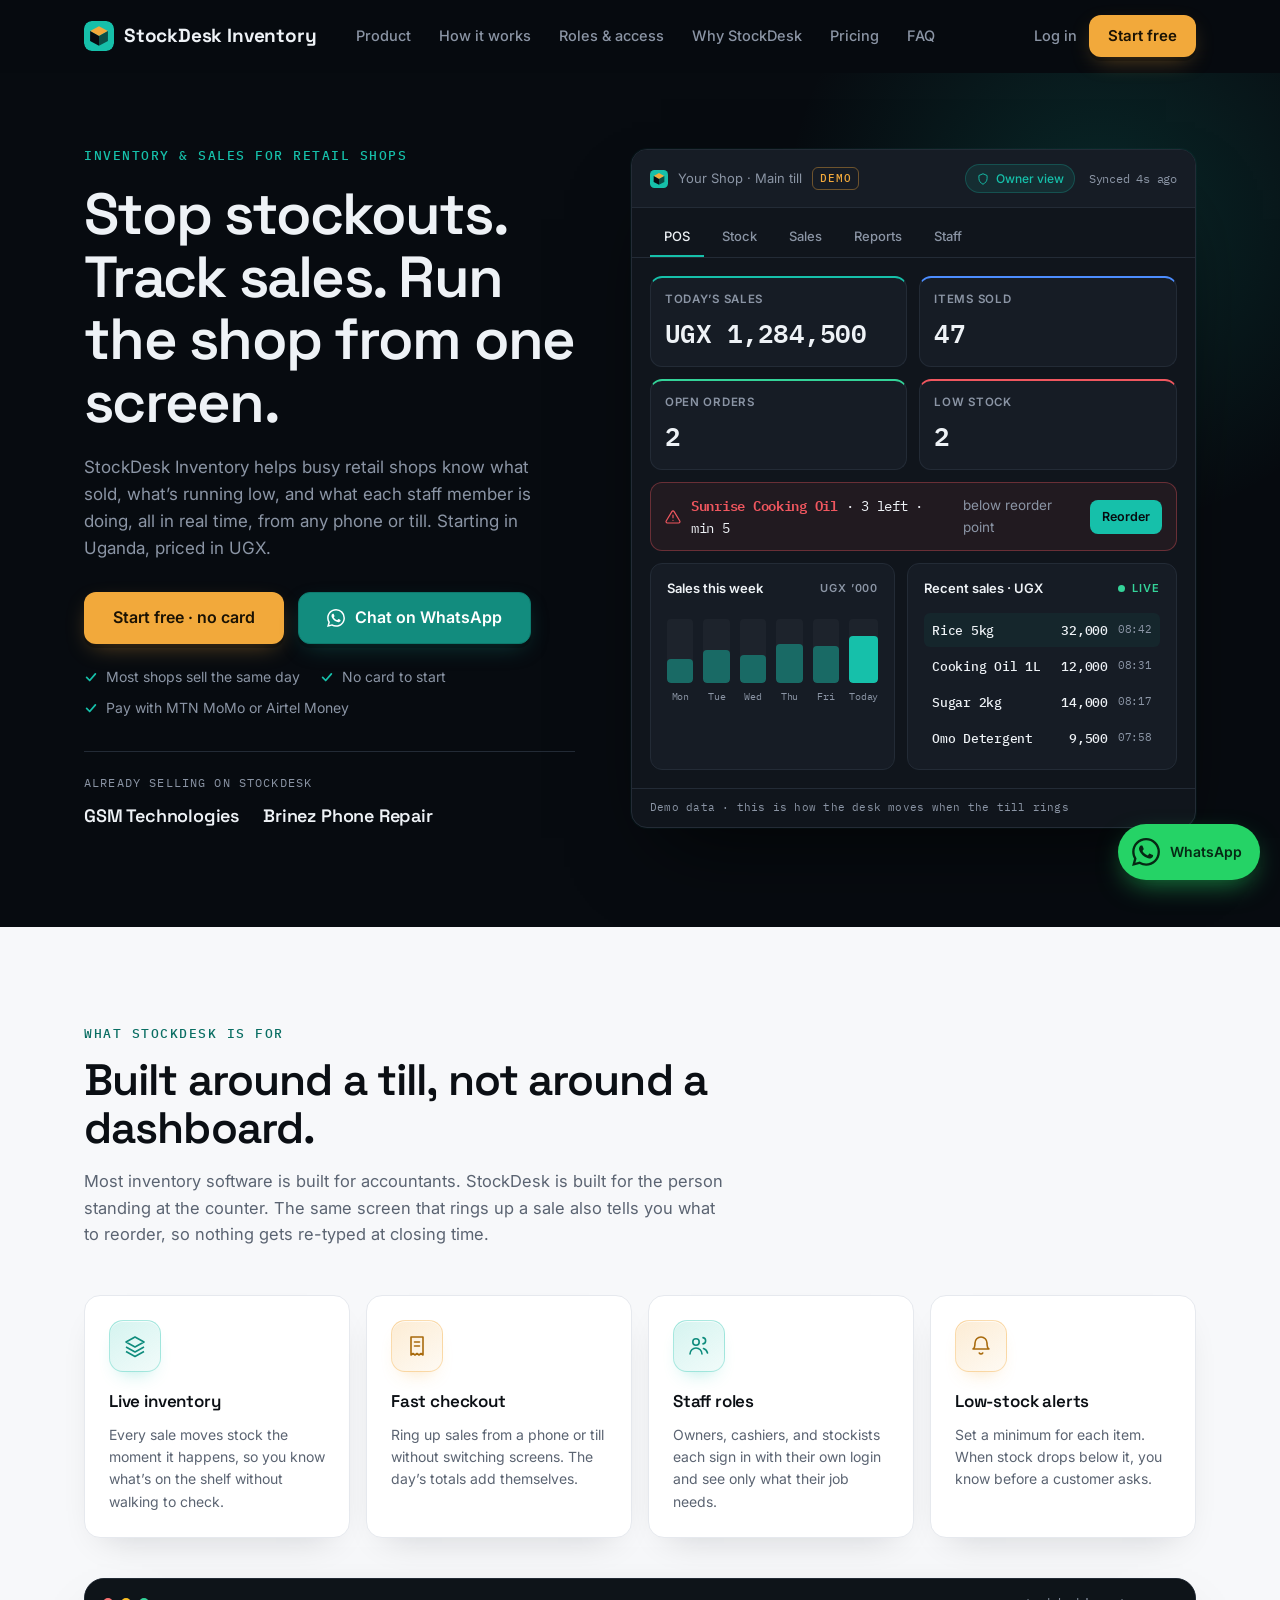
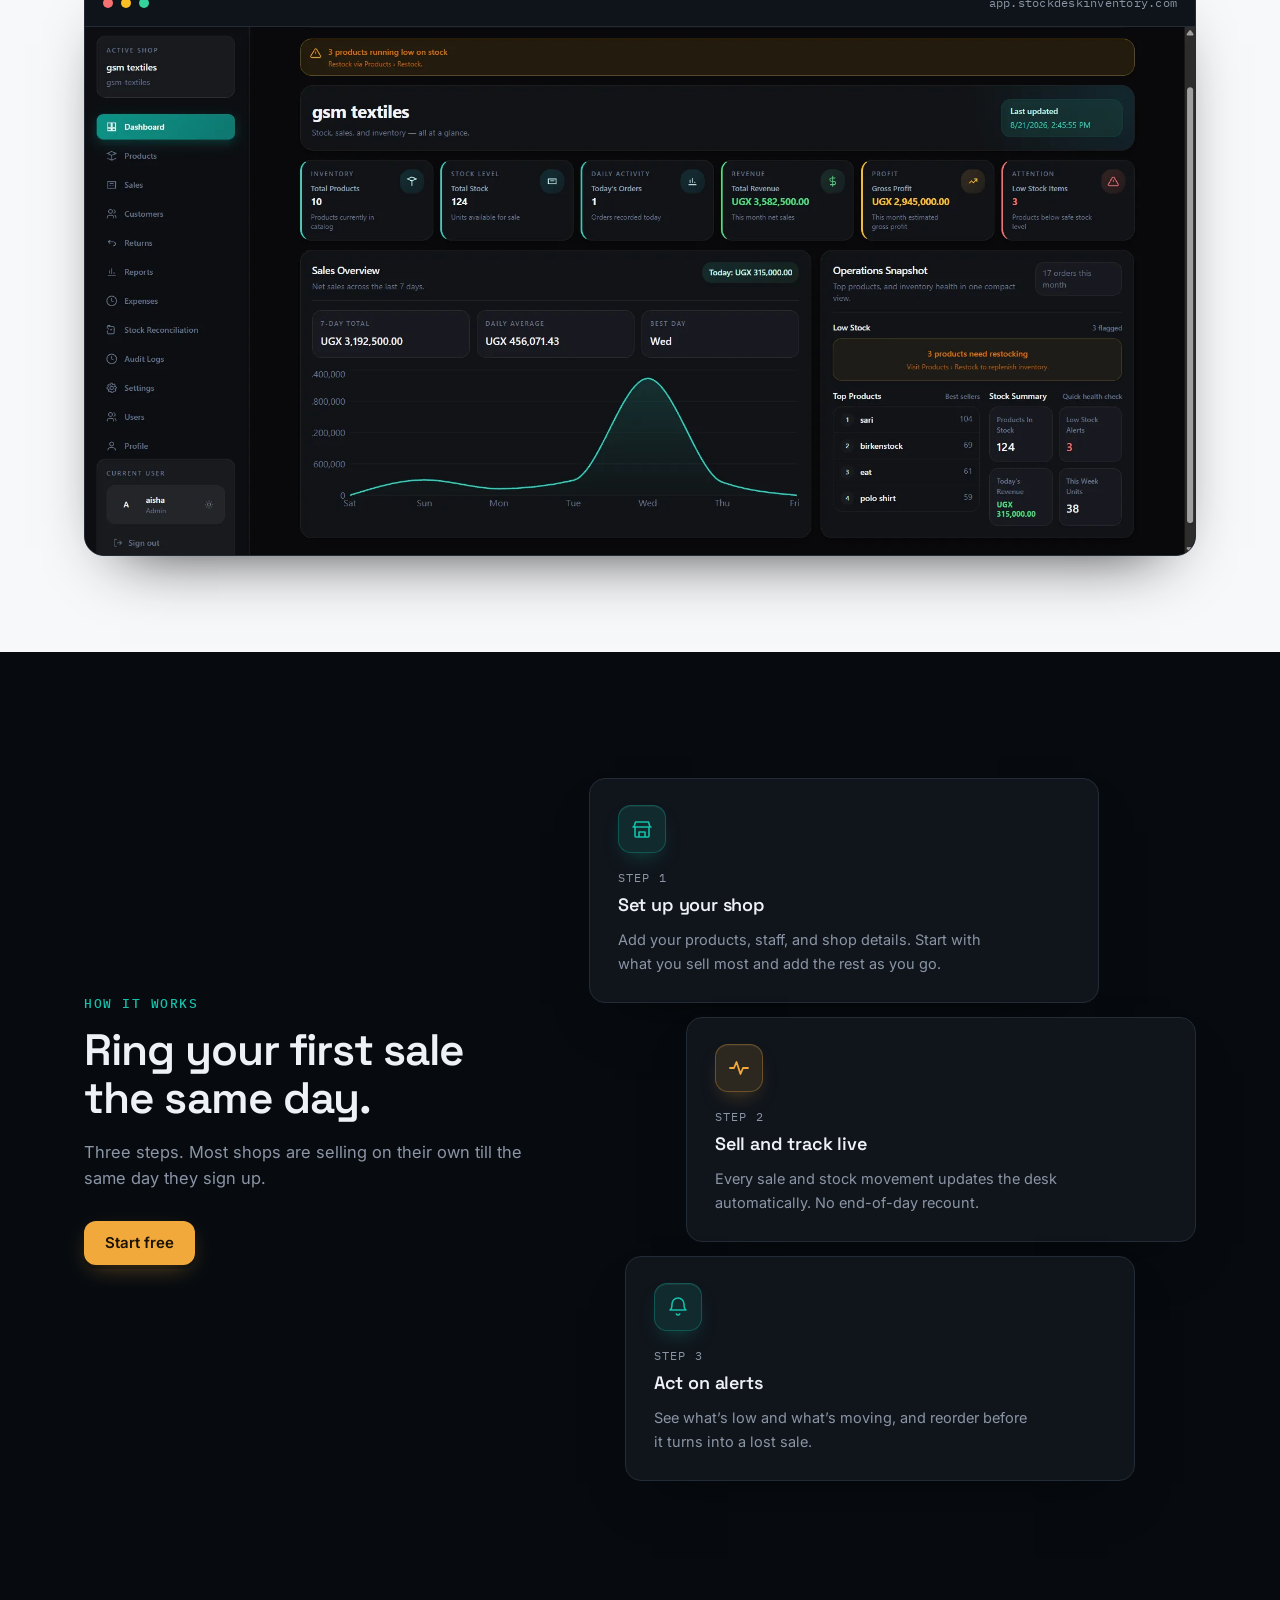
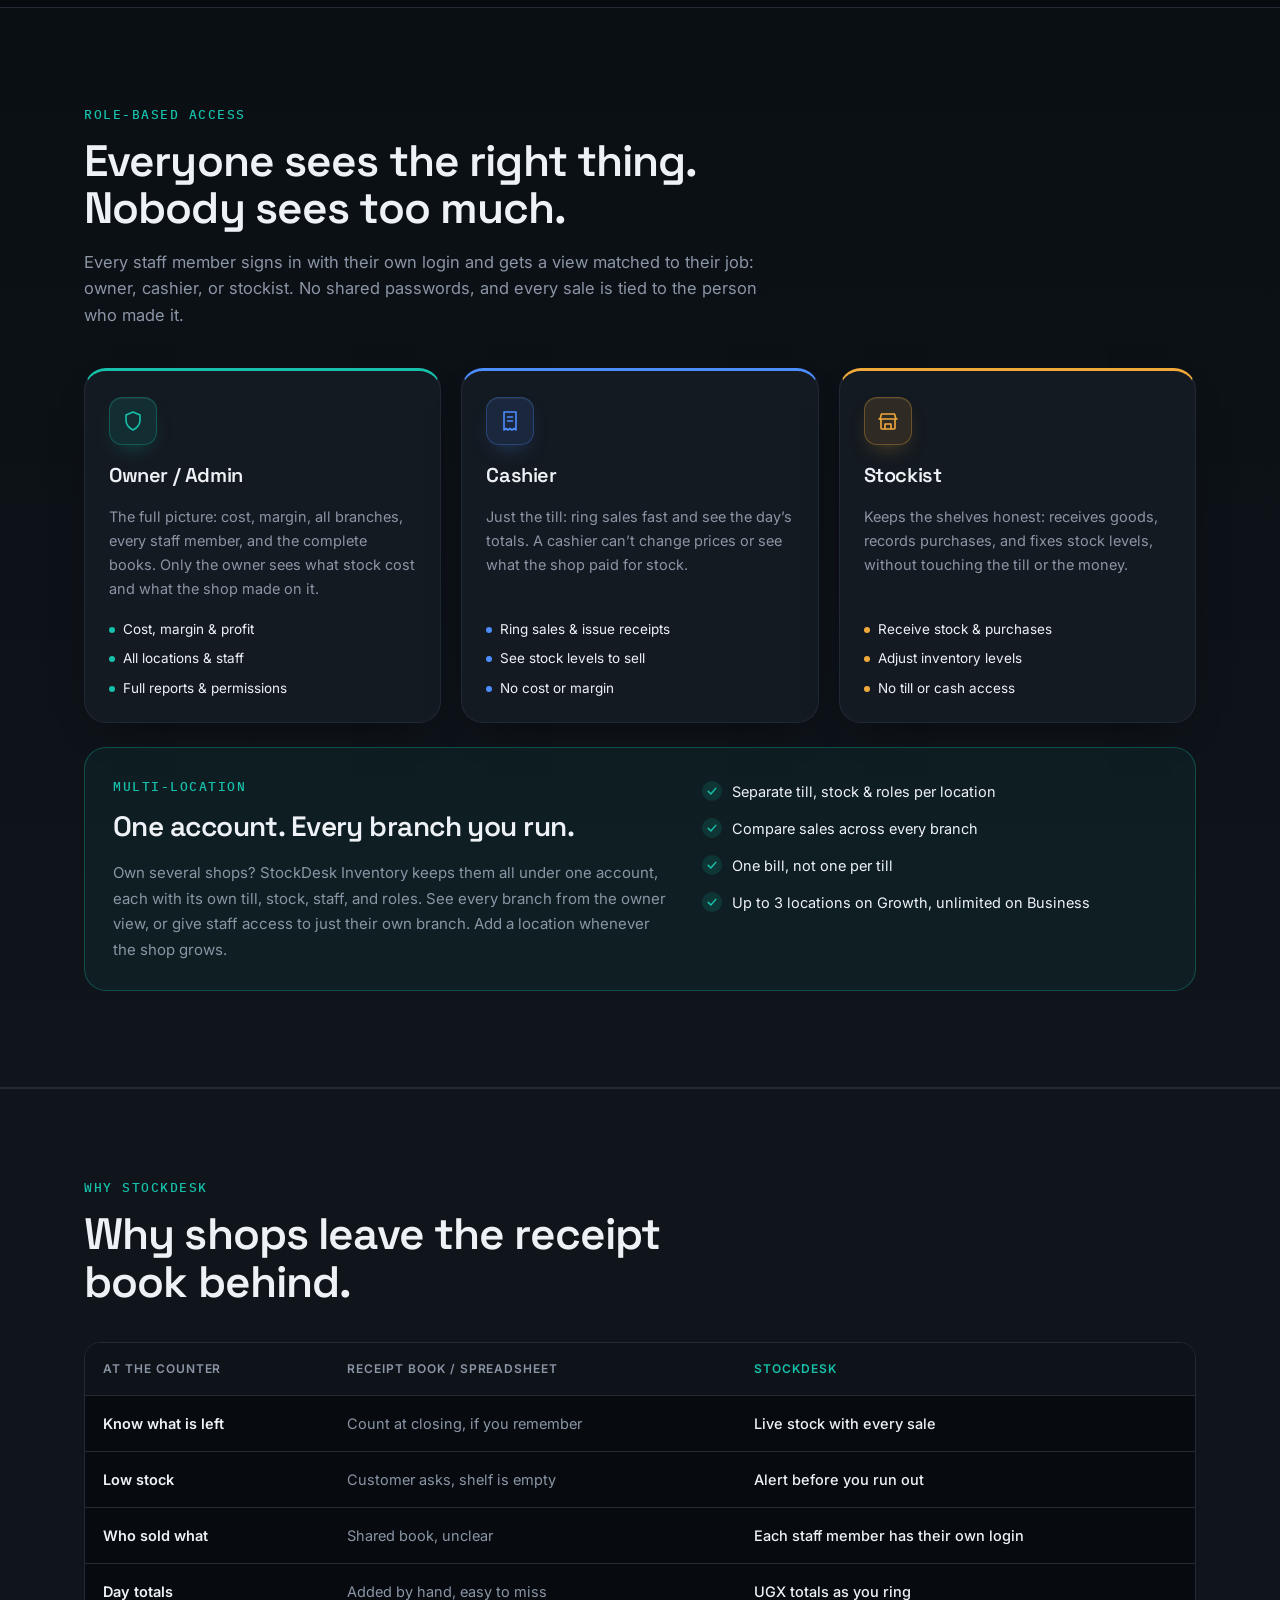
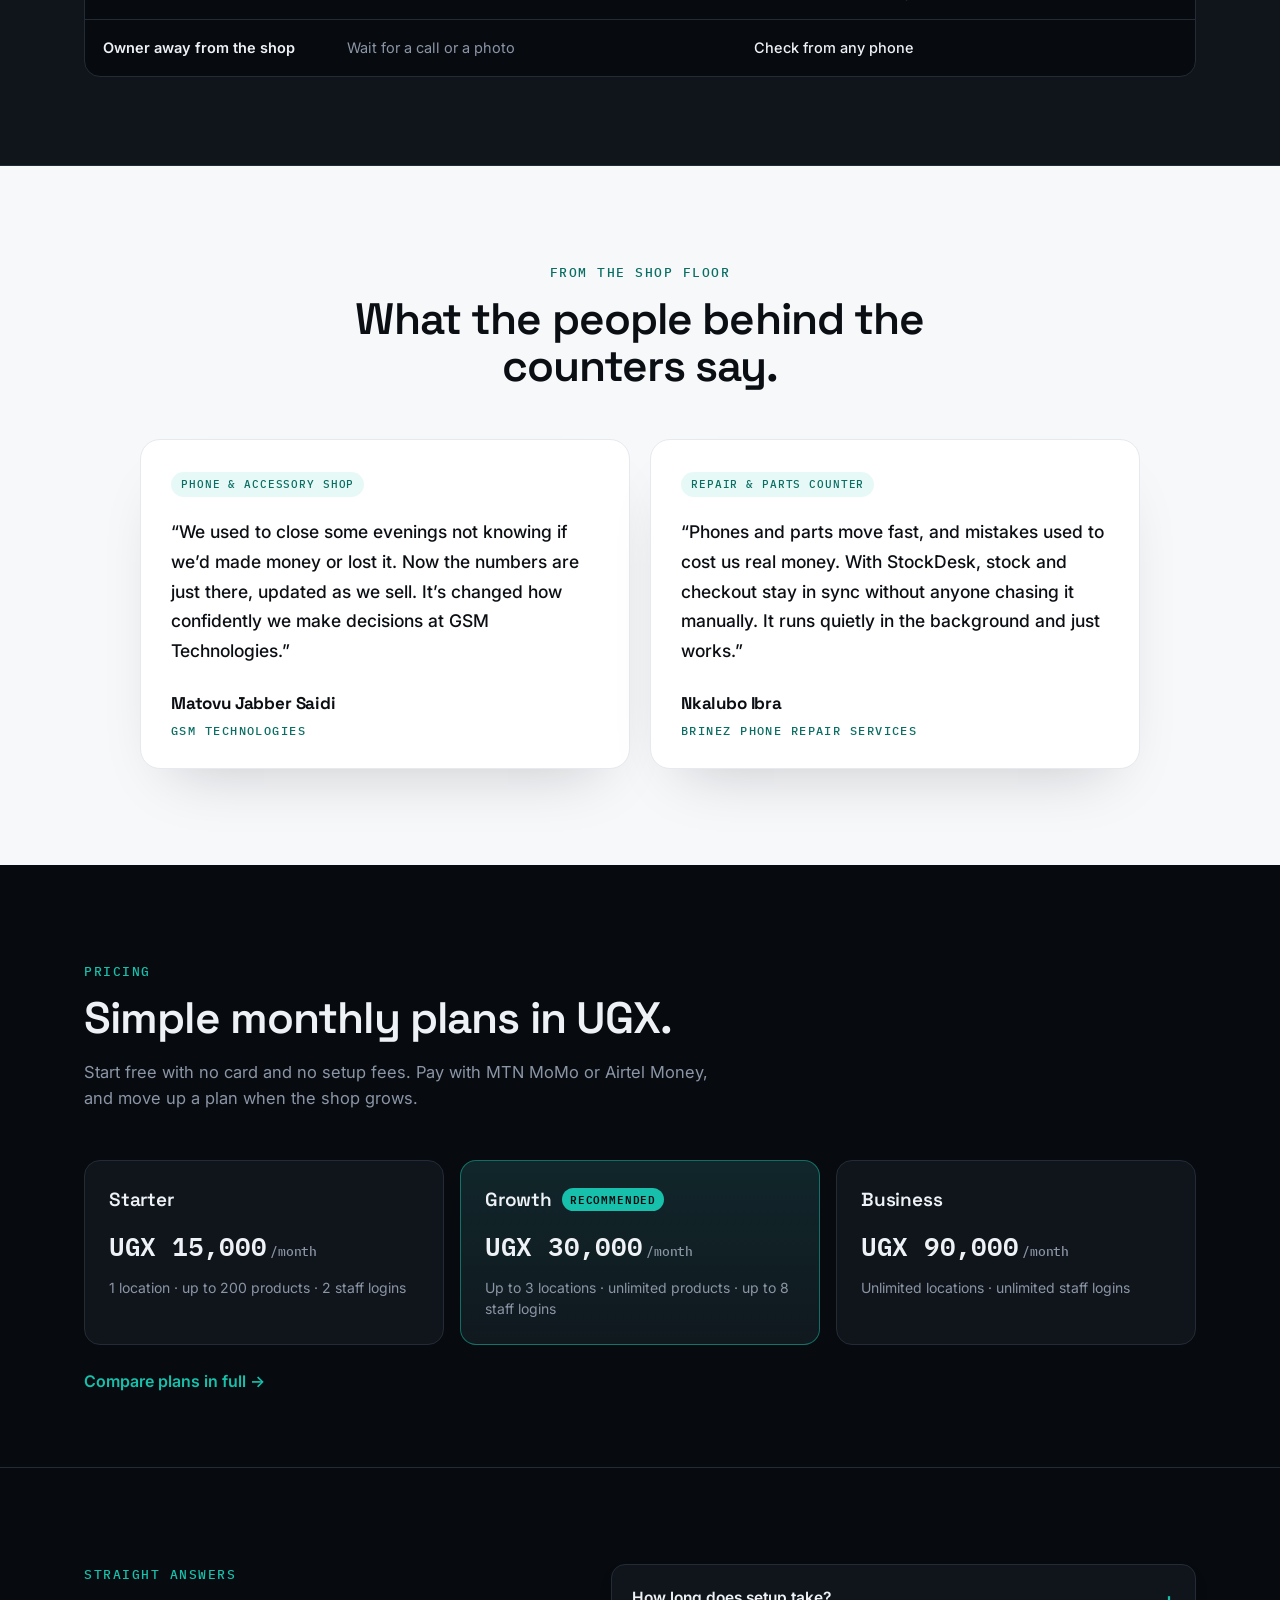
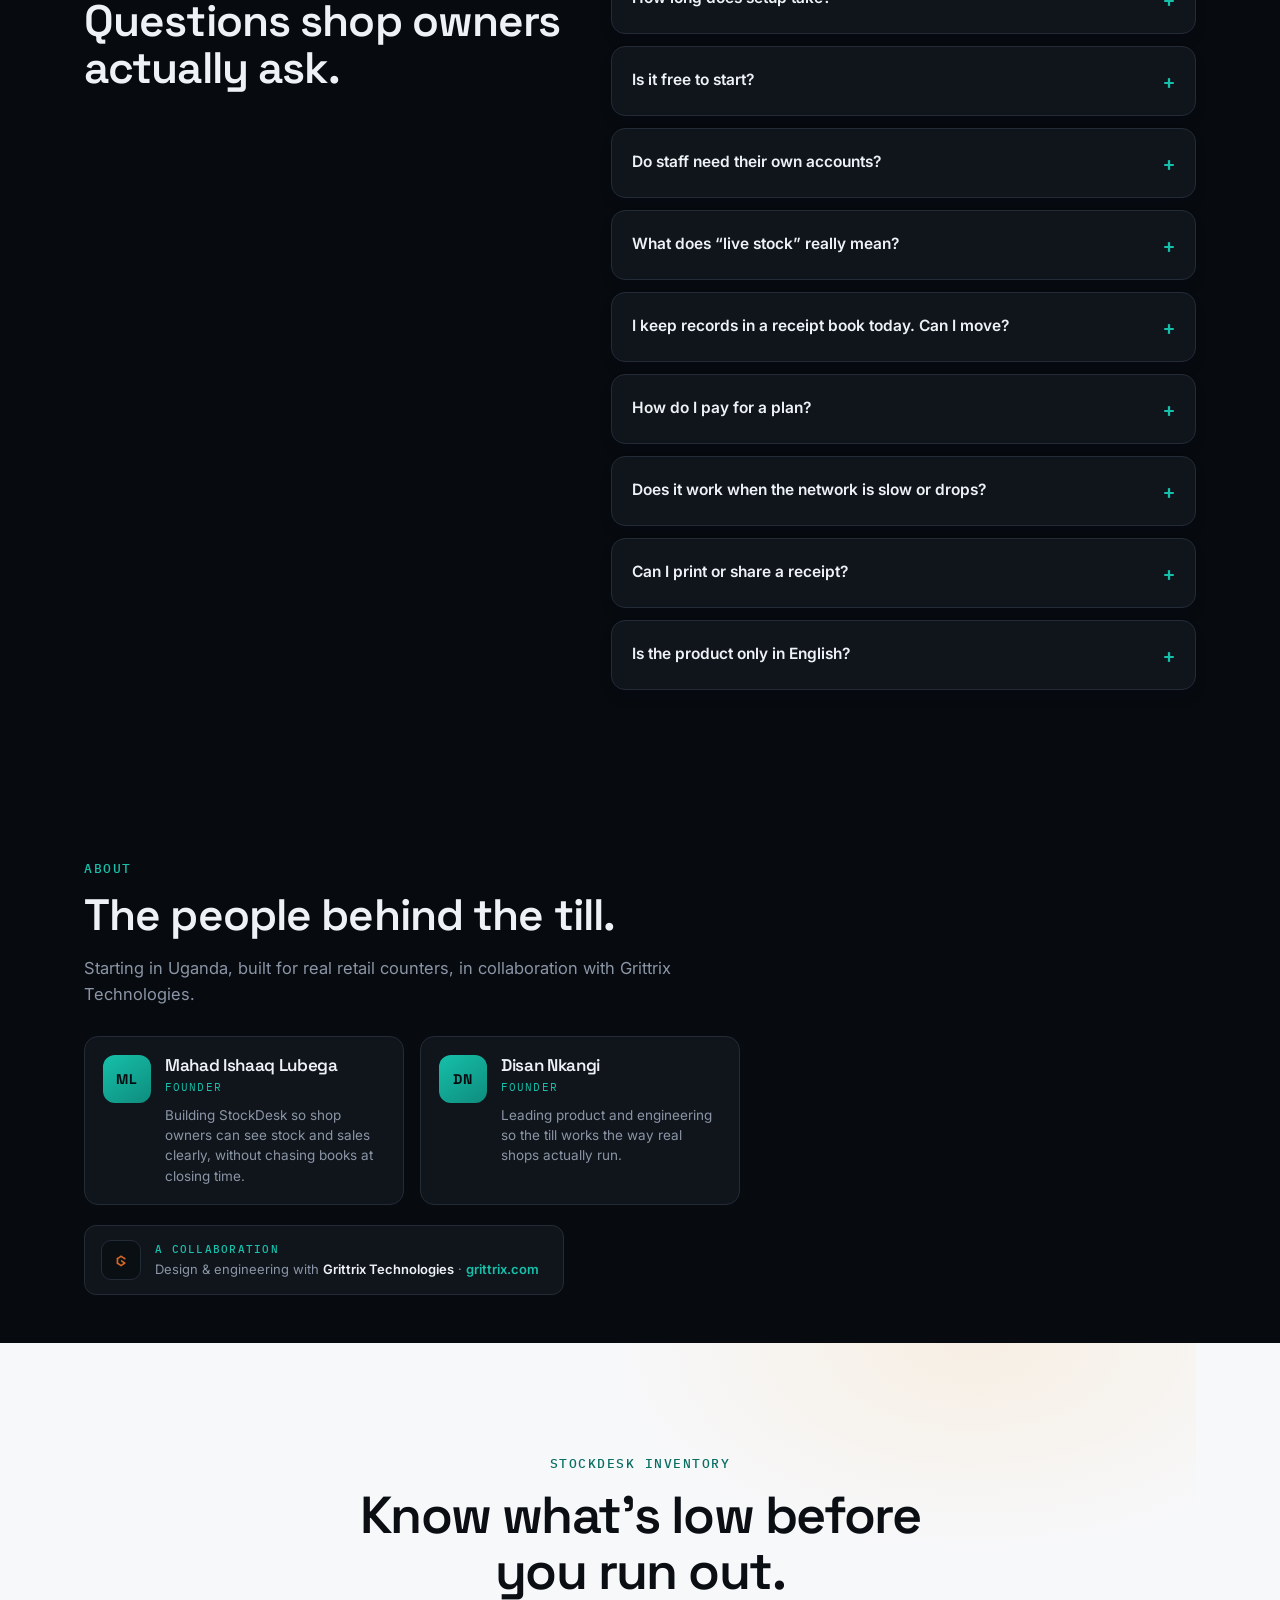
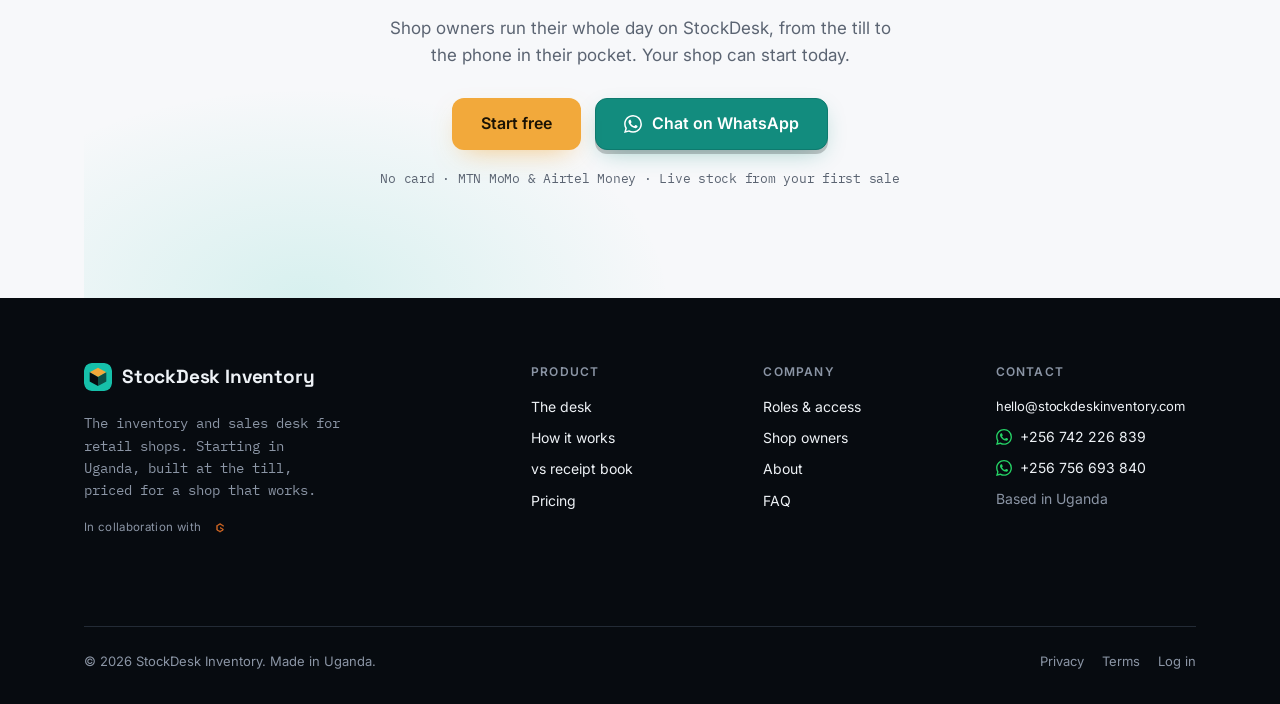
==== commit 8eaa86db: "Landing page update: honest proof, bug fixes, redesign, SEO Content - Remove self-testimonial, anony" ====
--- a/index.html
+++ b/index.html
@@ -1,1540 +1,672 @@
 <!doctype html>
 <html lang="en">
-  <head>
-    <meta charset="UTF-8" />
-    <meta name="viewport" content="width=device-width, initial-scale=1.0" />
-    <title>
-      StockDesk Inventory | Run sales, stock, and staff from one cleaner
-      control surface
-    </title>
-    <meta
-      name="description"
-      content="StockDesk Inventory helps retail shops track sales, stock, and staff from one screen. Starting in Uganda, priced in UGX, from any phone."
-    />
-    <meta name="theme-color" content="#070B10" />
-    <link rel="canonical" href="https://stockdeskinventory.com/" />
-    <meta property="og:type" content="website" />
-    <meta property="og:site_name" content="StockDesk Inventory" />
-    <meta property="og:url" content="https://stockdeskinventory.com/" />
-    <meta
-      property="og:title"
-      content="StockDesk Inventory | Run sales, stock, and staff from one screen"
-    />
-    <meta
-      property="og:description"
-      content="Live stock, a till that keeps moving, and role-aware access. Starting in Uganda, built for real retail counters."
-    />
-    <meta
-      property="og:image"
-      content="https://stockdeskinventory.com/public/image.png"
-    />
-    <meta name="twitter:card" content="summary_large_image" />
-    <meta
-      name="twitter:title"
-      content="StockDesk Inventory | Sales & stock for real retail shops"
-    />
-    <meta
-      name="twitter:description"
-      content="Live stock, a till that keeps moving, and role-aware access. Starting in Uganda."
-    />
-    <meta
-      name="twitter:image"
-      content="https://stockdeskinventory.com/public/image.png"
-    />
-    <link rel="preconnect" href="https://fonts.googleapis.com" />
-    <link rel="preconnect" href="https://fonts.gstatic.com" crossorigin />
-    <link
-      rel="stylesheet"
-      href="https://fonts.googleapis.com/css2?family=Space+Grotesk:wght@500;600;700&family=Inter:wght@400;500;600&family=IBM+Plex+Mono:wght@400;500;600&display=swap"
-    />
-    <link rel="stylesheet" href="styles.css" />
-    <link rel="icon" type="image/png" href="public/logo.png" />
-    <link rel="apple-touch-icon" href="public/logo.png" />
-  </head>
-  <body>
-    <a class="skip-link" href="#main">Skip to content</a>
-
-    <!-- ============ 1. NAV ============ -->
-    <header class="nav" id="nav">
-      <div class="nav-inner">
+<head>
+  <meta charset="UTF-8">
+  <meta name="viewport" content="width=device-width, initial-scale=1.0">
+  <title>StockDesk Inventory | Inventory &amp; sales software for retail shops in Uganda</title>
+  <meta name="description" content="StockDesk Inventory helps retail shops track sales, stock, and staff from one screen. Starting in Uganda, priced in UGX, from any phone.">
+  <meta name="theme-color" content="#070B10">
+  <link rel="canonical" href="https://stockdeskinventory.com/">
+  <meta property="og:type" content="website">
+  <meta property="og:site_name" content="StockDesk Inventory">
+  <meta property="og:url" content="https://stockdeskinventory.com/">
+  <meta property="og:title" content="StockDesk Inventory | Run sales, stock, and staff from one screen">
+  <meta property="og:description" content="Live stock, a fast till, and a login for every staff member. Starting in Uganda, priced in UGX.">
+  <meta property="og:image" content="https://stockdeskinventory.com/public/og-image.png">
+  <meta property="og:image:width" content="1200">
+  <meta property="og:image:height" content="630">
+  <meta property="og:image:alt" content="StockDesk Inventory: stop stockouts, track sales, run the shop from one screen">
+  <meta name="twitter:card" content="summary_large_image">
+  <meta name="twitter:title" content="StockDesk Inventory | Sales &amp; stock for real retail shops">
+  <meta name="twitter:description" content="Live stock, a fast till, and a login for every staff member. Starting in Uganda.">
+  <meta name="twitter:image" content="https://stockdeskinventory.com/public/og-image.png">
+  <script>document.documentElement.className += " js";</script>
+  <link rel="preconnect" href="https://fonts.googleapis.com">
+  <link rel="preconnect" href="https://fonts.gstatic.com" crossorigin>
+  <link rel="stylesheet" href="https://fonts.googleapis.com/css2?family=Space+Grotesk:wght@600;700&family=Inter:wght@400;500;600&family=IBM+Plex+Mono:wght@400;500;600&display=swap">
+  <link rel="stylesheet" href="styles.css">
+  <link rel="icon" type="image/svg+xml" href="public/favicon.svg">
+  <link rel="icon" type="image/png" sizes="32x32" href="public/favicon-32.png">
+  <link rel="apple-touch-icon" href="public/apple-touch-icon.png">
+  <script type="application/ld+json">
+  {
+    "@context": "https://schema.org",
+    "@graph": [
+      {
+        "@type": "Organization",
+        "@id": "https://stockdeskinventory.com/#org",
+        "name": "StockDesk Inventory",
+        "url": "https://stockdeskinventory.com/",
+        "logo": "https://stockdeskinventory.com/public/apple-touch-icon.png",
+        "email": "hello@stockdeskinventory.com",
+        "contactPoint": {
+          "@type": "ContactPoint",
+          "telephone": "+256742226839",
+          "contactType": "customer support",
+          "areaServed": "UG"
+        }
+      },
+      {
+        "@type": "SoftwareApplication",
+        "name": "StockDesk Inventory",
+        "applicationCategory": "BusinessApplication",
+        "operatingSystem": "Web",
+        "url": "https://app.stockdeskinventory.com/",
+        "publisher": { "@id": "https://stockdeskinventory.com/#org" },
+        "offers": [
+          { "@type": "Offer", "name": "Starter", "price": "15000", "priceCurrency": "UGX" },
+          { "@type": "Offer", "name": "Growth", "price": "30000", "priceCurrency": "UGX" },
+          { "@type": "Offer", "name": "Business", "price": "90000", "priceCurrency": "UGX" }
+        ]
+      }
+    ]
+  }
+  </script>
+</head>
+<body>
+  <svg width="0" height="0" style="position:absolute" aria-hidden="true" focusable="false">
+    <symbol id="i-logo" viewBox="0 0 32 32"><rect width="32" height="32" rx="8" fill="#16C0AA"/><path d="M16 5.5l9.5 5.2-9.5 5.2-9.5-5.2z" fill="#F2A93B"/><path d="M6.5 10.7l9.5 5.2v10.5l-9.5-5.2z" fill="#070B10"/><path d="M25.5 10.7L16 15.9v10.5l9.5-5.2z" fill="#0B4F47"/></symbol>
+    <symbol id="i-wa" viewBox="0 0 24 24"><path fill="currentColor" d="M17.472 14.382c-.297-.149-1.758-.867-2.03-.967-.273-.099-.471-.148-.67.15-.197.297-.767.966-.94 1.164-.173.199-.347.223-.644.075-.297-.15-1.255-.463-2.39-1.475-.883-.788-1.48-1.761-1.653-2.059-.173-.297-.018-.458.13-.606.134-.133.298-.347.446-.52.149-.174.198-.298.298-.497.099-.198.05-.371-.025-.52-.075-.149-.669-1.612-.916-2.207-.242-.579-.487-.5-.669-.51-.173-.008-.371-.01-.57-.01-.198 0-.52.074-.792.372-.272.297-1.04 1.016-1.04 2.479 0 1.462 1.065 2.875 1.213 3.074.149.198 2.096 3.2 5.077 4.487.709.306 1.262.489 1.694.625.712.227 1.36.195 1.871.118.571-.085 1.758-.719 2.006-1.413.248-.694.248-1.289.173-1.413-.074-.124-.272-.198-.57-.347m-5.421 7.403h-.004a9.87 9.87 0 01-5.031-1.378l-.361-.214-3.741.982.998-3.648-.235-.374a9.86 9.86 0 01-1.51-5.26c.001-5.45 4.436-9.884 9.888-9.884 2.64 0 5.122 1.03 6.988 2.898a9.825 9.825 0 012.893 6.994c-.003 5.45-4.435 9.884-9.885 9.884m8.413-18.297A11.815 11.815 0 0012.05 0C5.495 0 .16 5.335.157 11.892c0 2.096.547 4.142 1.588 5.945L.057 24l6.305-1.654a11.882 11.882 0 005.683 1.448h.005c6.554 0 11.89-5.335 11.893-11.893a11.821 11.821 0 00-3.48-8.413z"/></symbol>
+    <symbol id="i-check" viewBox="0 0 16 16"><path d="M3 8.5l3.5 3.5L13 4.5" fill="none" stroke="currentColor" stroke-width="2" stroke-linecap="round" stroke-linejoin="round"/></symbol>
+  </svg>
+
+  <a class="skip-link" href="#main">Skip to content</a>
+
+  <!-- ============ NAV ============ -->
+  <header class="nav" id="nav">
+    <div class="nav-inner">
+      <a class="brand" href="#top" aria-label="StockDesk Inventory home">
+        <img class="brand-logo" src="public/logo.svg" alt="" width="30" height="30">
+        <span class="brand-name">StockDesk<span class="brand-name-suffix"> Inventory</span></span>
+      </a>
+
+      <nav class="nav-links" aria-label="Primary">
+        <a href="#product">Product</a>
+        <a href="#how-it-works">How it works</a>
+        <a href="#roles">Roles &amp; access</a>
+        <a href="#compare">Why StockDesk</a>
+        <a href="pricing.html">Pricing</a>
+        <a href="#faq">FAQ</a>
+      </nav>
+
+      <div class="nav-actions">
+        <a class="nav-login" href="https://app.stockdeskinventory.com/login">Log in</a>
+        <a class="btn btn-cta nav-cta" href="https://app.stockdeskinventory.com/signup" data-track="Signup" data-loc="nav">Start free</a>
+        <button class="nav-toggle" id="navToggle" type="button" aria-expanded="false" aria-controls="navMenu" aria-label="Menu">
+          <span></span><span></span><span></span>
+        </button>
+      </div>
+    </div>
+
+    <nav class="nav-mobile" id="navMenu" aria-label="Mobile">
+      <a href="#product">Product</a>
+      <a href="#how-it-works">How it works</a>
+      <a href="#roles">Roles &amp; access</a>
+      <a href="#compare">Why StockDesk</a>
+      <a href="pricing.html">Pricing</a>
+      <a href="#faq">FAQ</a>
+      <div class="nav-mobile-actions">
+        <a class="btn btn-cta" href="https://app.stockdeskinventory.com/signup" data-track="Signup" data-loc="menu">Start free</a>
+        <a class="btn btn-ghost" href="https://app.stockdeskinventory.com/login">Log in</a>
+      </div>
+    </nav>
+  </header>
+
+  <main id="main">
+    <!-- ============ 1. HERO ============ -->
+    <section class="hero" id="top">
+      <div class="hero-glow" aria-hidden="true"></div>
+      <div class="container hero-inner">
+        <div class="hero-copy">
+          <p class="eyebrow">Inventory &amp; sales for retail shops</p>
+          <h1 class="display hero-title">Stop stockouts. Track sales. Run the shop from one screen.</h1>
+          <p class="hero-sub">StockDesk Inventory helps busy retail shops know what sold, what&rsquo;s running low, and what each staff member is doing, all in real time, from any phone or till. Starting in Uganda, priced in UGX.</p>
+
+          <div class="hero-ctas">
+            <a class="btn btn-cta btn-lg" href="https://app.stockdeskinventory.com/signup" data-track="Signup" data-loc="hero">Start free &middot; no card</a>
+            <a class="btn btn-wa btn-lg" href="https://wa.me/256742226839?text=Hi%20StockDesk%20%E2%80%94%20I%27d%20like%20to%20see%20how%20it%20works%20for%20my%20shop." target="_blank" rel="noopener noreferrer" data-track="WhatsApp" data-loc="hero">
+              <svg class="wa-icon" width="18" height="18" aria-hidden="true"><use href="#i-wa"/></svg>
+              Chat on WhatsApp
+            </a>
+          </div>
+
+          <ul class="hero-points">
+            <li><svg width="14" height="14" aria-hidden="true"><use href="#i-check"/></svg>Most shops sell the same day</li>
+            <li><svg width="14" height="14" aria-hidden="true"><use href="#i-check"/></svg>No card to start</li>
+            <li><svg width="14" height="14" aria-hidden="true"><use href="#i-check"/></svg>Pay with MTN MoMo or Airtel Money</li>
+          </ul>
+
+          <div class="hero-customers">
+            <span class="hero-customers-label">Already selling on StockDesk</span>
+            <ul class="hero-customers-list">
+              <li>GSM Technologies</li>
+              <li>Brinez Phone Repair</li>
+            </ul>
+          </div>
+        </div>
+
+        <!-- DEMO DESK: illustrative data, animated by app.js -->
+        <figure class="desk" aria-label="Demo of the StockDesk desk showing today's sales, items sold, a low-stock alert, this week's sales, and recent sales">
+          <div class="desk-bar" aria-hidden="true">
+            <div class="desk-bar-brand">
+              <svg width="18" height="18"><use href="#i-logo"/></svg>
+              <span class="desk-shop">Your Shop &middot; Main till</span>
+              <span class="desk-demo mono">Demo</span>
+            </div>
+            <div class="desk-bar-right">
+              <span class="desk-role">
+                <svg width="14" height="14" viewBox="0 0 24 24" fill="none"><path d="M12 3l7 3v5c0 4.5-3 8-7 10-4-2-7-5.5-7-10V6l7-3z" stroke="currentColor" stroke-width="1.6" stroke-linejoin="round"/></svg>
+                Owner view
+              </span>
+              <span class="desk-sync mono">Synced <span id="syncAge">0s</span> ago</span>
+            </div>
+          </div>
+
+          <div class="desk-nav" aria-hidden="true">
+            <span class="desk-nav-item is-active">POS</span>
+            <span class="desk-nav-item">Stock</span>
+            <span class="desk-nav-item">Sales</span>
+            <span class="desk-nav-item">Reports</span>
+            <span class="desk-nav-item">Staff</span>
+          </div>
+
+          <div class="desk-body" aria-hidden="true">
+            <div class="desk-kpis">
+              <div class="desk-kpi desk-kpi--sales">
+                <span class="desk-kpi-label">Today&rsquo;s sales</span>
+                <span class="desk-kpi-value mono" id="salesTotal" data-count-to="1284500" data-prefix="UGX ">UGX 1,284,500</span>
+              </div>
+              <div class="desk-kpi">
+                <span class="desk-kpi-label">Items sold</span>
+                <span class="desk-kpi-value mono" id="itemsSold" data-count-to="47">47</span>
+              </div>
+              <div class="desk-kpi">
+                <span class="desk-kpi-label">Open orders</span>
+                <span class="desk-kpi-value mono">2</span>
+              </div>
+              <div class="desk-kpi desk-kpi-low">
+                <span class="desk-kpi-label">Low stock</span>
+                <span class="desk-kpi-value mono">2</span>
+              </div>
+            </div>
+
+            <div class="desk-alert">
+              <svg class="desk-alert-icon" width="16" height="16" viewBox="0 0 24 24" fill="none"><path d="M12 9v4m0 4h.01M10.3 3.9L1.8 18a2 2 0 001.7 3h17a2 2 0 001.7-3L13.7 3.9a2 2 0 00-3.4 0z" stroke="currentColor" stroke-width="1.8" stroke-linecap="round" stroke-linejoin="round"/></svg>
+              <span class="mono"><strong>Sunrise Cooking Oil</strong> &middot; 3 left &middot; min 5</span>
+              <span class="desk-alert-msg">below reorder point</span>
+              <span class="desk-alert-btn">Reorder</span>
+            </div>
+
+            <div class="desk-columns">
+              <div class="desk-chart-card">
+                <div class="desk-card-head">
+                  <span class="desk-card-title">Sales this week</span>
+                  <span class="desk-card-sub mono">UGX &rsquo;000</span>
+                </div>
+                <div class="desk-bars">
+                  <div class="desk-bar-col"><span class="desk-bar-track"><i style="--h: 38%"></i></span><span class="desk-bar-day mono">Mon</span></div>
+                  <div class="desk-bar-col"><span class="desk-bar-track"><i style="--h: 52%"></i></span><span class="desk-bar-day mono">Tue</span></div>
+                  <div class="desk-bar-col"><span class="desk-bar-track"><i style="--h: 44%"></i></span><span class="desk-bar-day mono">Wed</span></div>
+                  <div class="desk-bar-col"><span class="desk-bar-track"><i style="--h: 61%"></i></span><span class="desk-bar-day mono">Thu</span></div>
+                  <div class="desk-bar-col"><span class="desk-bar-track"><i style="--h: 58%"></i></span><span class="desk-bar-day mono">Fri</span></div>
+                  <div class="desk-bar-col"><span class="desk-bar-track is-today"><i style="--h: 74%"></i></span><span class="desk-bar-day mono">Today</span></div>
+                </div>
+              </div>
+
+              <div class="desk-sales-card">
+                <div class="desk-card-head">
+                  <span class="desk-card-title">Recent sales &middot; UGX</span>
+                  <span class="desk-card-sub mono desk-card-live"><span class="chip-dot chip-dot-live"></span>Live</span>
+                </div>
+                <ol class="desk-sales" id="recentSales">
+                  <li><span class="mono desk-sale-item">Rice 5kg</span><span class="desk-sale-amt mono">32,000</span><span class="desk-sale-time mono">08:42</span></li>
+                  <li><span class="mono desk-sale-item">Cooking Oil 1L</span><span class="desk-sale-amt mono">12,000</span><span class="desk-sale-time mono">08:31</span></li>
+                  <li><span class="mono desk-sale-item">Sugar 2kg</span><span class="desk-sale-amt mono">14,000</span><span class="desk-sale-time mono">08:17</span></li>
+                  <li><span class="mono desk-sale-item">Omo Detergent</span><span class="desk-sale-amt mono">9,500</span><span class="desk-sale-time mono">07:58</span></li>
+                </ol>
+              </div>
+            </div>
+          </div>
+
+          <figcaption class="desk-caption mono">Demo data &middot; this is how the desk moves when the till rings</figcaption>
+        </figure>
+      </div>
+    </section>
+
+    <!-- ============ 2. PRODUCT ============ -->
+    <section class="product" id="product" aria-labelledby="product-title">
+      <div class="container">
+        <div class="section-head">
+          <p class="eyebrow">What StockDesk is for</p>
+          <h2 class="display section-title" id="product-title">Built around a till, not around a dashboard.</h2>
+          <p class="section-sub">Most inventory software is built for accountants. StockDesk is built for the person standing at the counter. The same screen that rings up a sale also tells you what to reorder, so nothing gets re-typed at closing time.</p>
+        </div>
+
+        <div class="feat-grid">
+          <article class="feat-card reveal" style="--reveal-delay: 0ms">
+            <span class="feat-icon" aria-hidden="true">
+              <svg width="24" height="24" viewBox="0 0 24 24" fill="none"><path d="M12 3l9 5-9 5-9-5 9-5z" stroke="currentColor" stroke-width="1.6" stroke-linejoin="round"/><path d="M3 13l9 5 9-5" stroke="currentColor" stroke-width="1.6" stroke-linejoin="round"/><path d="M3 17.5l9 5 9-5" stroke="currentColor" stroke-width="1.6" stroke-linejoin="round"/></svg>
+            </span>
+            <h3>Live inventory</h3>
+            <p>Every sale moves stock the moment it happens, so you know what&rsquo;s on the shelf without walking to check.</p>
+          </article>
+
+          <article class="feat-card feat-card--amber reveal" style="--reveal-delay: 80ms">
+            <span class="feat-icon" aria-hidden="true">
+              <svg width="24" height="24" viewBox="0 0 24 24" fill="none"><path d="M6 3h12v18l-2-1.5L14 21l-2-1.5L10 21l-2-1.5L6 21V3z" stroke="currentColor" stroke-width="1.6" stroke-linejoin="round"/><path d="M9.5 8h5M9.5 12h5" stroke="currentColor" stroke-width="1.6" stroke-linecap="round"/></svg>
+            </span>
+            <h3>Fast checkout</h3>
+            <p>Ring up sales from a phone or till without switching screens. The day&rsquo;s totals add themselves.</p>
+          </article>
+
+          <article class="feat-card reveal" style="--reveal-delay: 160ms">
+            <span class="feat-icon" aria-hidden="true">
+              <svg width="24" height="24" viewBox="0 0 24 24" fill="none"><circle cx="9" cy="8" r="3.2" stroke="currentColor" stroke-width="1.6"/><path d="M3 20c0-3.3 2.7-6 6-6s6 2.7 6 6" stroke="currentColor" stroke-width="1.6" stroke-linecap="round"/><path d="M16 3.6a3.2 3.2 0 010 6.3M16.5 14.6c2.1.7 3.5 2.5 4 4.4" stroke="currentColor" stroke-width="1.6" stroke-linecap="round"/></svg>
+            </span>
+            <h3>Staff roles</h3>
+            <p>Owners, cashiers, and stockists each sign in with their own login and see only what their job needs.</p>
+          </article>
+
+          <article class="feat-card feat-card--amber reveal" style="--reveal-delay: 240ms">
+            <span class="feat-icon" aria-hidden="true">
+              <svg width="24" height="24" viewBox="0 0 24 24" fill="none"><path d="M6 9a6 6 0 1112 0c0 5 2 6 2 6H4s2-1 2-6z" stroke="currentColor" stroke-width="1.6" stroke-linejoin="round"/><path d="M10.3 19a2 2 0 003.4 0" stroke="currentColor" stroke-width="1.6" stroke-linecap="round"/></svg>
+            </span>
+            <h3>Low-stock alerts</h3>
+            <p>Set a minimum for each item. When stock drops below it, you know before a customer asks.</p>
+          </article>
+        </div>
+
+        <figure class="shot reveal">
+          <div class="shot-bar">
+            <span class="shot-dots" aria-hidden="true"><i></i><i></i><i></i></span>
+            <span class="shot-title mono">app.stockdeskinventory.com</span>
+          </div>
+          <picture>
+            <source type="image/webp" srcset="public/image-960.webp 960w, public/image.webp 1915w" sizes="(max-width: 1160px) 100vw, 1112px">
+            <img src="public/image.png" alt="StockDesk Inventory owner dashboard showing revenue, stock levels, a weekly sales chart, and low-stock alerts" width="1915" height="910" loading="lazy" decoding="async">
+          </picture>
+        </figure>
+      </div>
+    </section>
+
+    <!-- ============ 3. HOW IT WORKS ============ -->
+    <section class="steps" id="how-it-works" aria-labelledby="steps-title">
+      <div class="container steps-inner">
+        <div class="steps-copy">
+          <p class="eyebrow">How it works</p>
+          <h2 class="display section-title" id="steps-title">Ring your first sale the same day.</h2>
+          <p class="section-sub">Three steps. Most shops are selling on their own till the same day they sign up.</p>
+          <a class="btn btn-cta steps-cta" href="https://app.stockdeskinventory.com/signup" data-track="Signup" data-loc="steps">Start free</a>
+        </div>
+
+        <ol class="step-cards">
+          <li class="step-card reveal" style="--reveal-delay: 0ms">
+            <span class="step-icon" aria-hidden="true">
+              <svg width="24" height="24" viewBox="0 0 24 24" fill="none"><path d="M4 10l1.5-5h13L20 10" stroke="currentColor" stroke-width="1.6" stroke-linejoin="round"/><path d="M5 10v9a1 1 0 001 1h12a1 1 0 001-1v-9" stroke="currentColor" stroke-width="1.6" stroke-linejoin="round"/><path d="M9 20v-5h6v5" stroke="currentColor" stroke-width="1.6" stroke-linejoin="round"/><path d="M3 10h18" stroke="currentColor" stroke-width="1.6" stroke-linecap="round"/></svg>
+            </span>
+            <span class="step-num mono">Step 1</span>
+            <h3>Set up your shop</h3>
+            <p>Add your products, staff, and shop details. Start with what you sell most and add the rest as you go.</p>
+          </li>
+
+          <li class="step-card step-card--amber reveal" style="--reveal-delay: 100ms">
+            <span class="step-icon" aria-hidden="true">
+              <svg width="24" height="24" viewBox="0 0 24 24" fill="none"><path d="M3 12h4l2.5-6 4 12L16 12h5" stroke="currentColor" stroke-width="1.8" stroke-linecap="round" stroke-linejoin="round"/></svg>
+            </span>
+            <span class="step-num mono">Step 2</span>
+            <h3>Sell and track live</h3>
+            <p>Every sale and stock movement updates the desk automatically. No end-of-day recount.</p>
+          </li>
+
+          <li class="step-card reveal" style="--reveal-delay: 200ms">
+            <span class="step-icon" aria-hidden="true">
+              <svg width="24" height="24" viewBox="0 0 24 24" fill="none"><path d="M6 9a6 6 0 1112 0c0 5 2 6 2 6H4s2-1 2-6z" stroke="currentColor" stroke-width="1.6" stroke-linejoin="round"/><path d="M10.3 19a2 2 0 003.4 0" stroke="currentColor" stroke-width="1.6" stroke-linecap="round"/></svg>
+            </span>
+            <span class="step-num mono">Step 3</span>
+            <h3>Act on alerts</h3>
+            <p>See what&rsquo;s low and what&rsquo;s moving, and reorder before it turns into a lost sale.</p>
+          </li>
+        </ol>
+      </div>
+    </section>
+
+    <!-- ============ 4. ROLES & BRANCHES ============ -->
+    <section class="roles" id="roles" aria-labelledby="roles-title">
+      <div class="container">
+        <div class="section-head roles-head">
+          <p class="eyebrow">Role-based access</p>
+          <h2 class="display section-title" id="roles-title">Everyone sees the right thing. Nobody sees too much.</h2>
+          <p class="section-sub">Every staff member signs in with their own login and gets a view matched to their job: owner, cashier, or stockist. No shared passwords, and every sale is tied to the person who made it.</p>
+        </div>
+
+        <div class="roles-grid reveal">
+          <article class="role-card role-card--owner">
+            <span class="role-icon" aria-hidden="true">
+              <svg width="24" height="24" viewBox="0 0 24 24" fill="none"><path d="M12 3l7 3v5c0 4.5-3 8-7 10-4-2-7-5.5-7-10V6l7-3z" stroke="currentColor" stroke-width="1.6" stroke-linejoin="round"/></svg>
+            </span>
+            <h3>Owner / Admin</h3>
+            <p>The full picture: cost, margin, all branches, every staff member, and the complete books. Only the owner sees what stock cost and what the shop made on it.</p>
+            <ul class="role-list">
+              <li>Cost, margin &amp; profit</li>
+              <li>All locations &amp; staff</li>
+              <li>Full reports &amp; permissions</li>
+            </ul>
+          </article>
+
+          <article class="role-card role-card--cashier">
+            <span class="role-icon" aria-hidden="true">
+              <svg width="24" height="24" viewBox="0 0 24 24" fill="none"><path d="M6 3h12v18l-2-1.5L14 21l-2-1.5L10 21l-2-1.5L6 21V3z" stroke="currentColor" stroke-width="1.6" stroke-linejoin="round"/><path d="M9.5 8h5M9.5 12h5" stroke="currentColor" stroke-width="1.6" stroke-linecap="round"/></svg>
+            </span>
+            <h3>Cashier</h3>
+            <p>Just the till: ring sales fast and see the day&rsquo;s totals. A cashier can&rsquo;t change prices or see what the shop paid for stock.</p>
+            <ul class="role-list">
+              <li>Ring sales &amp; issue receipts</li>
+              <li>See stock levels to sell</li>
+              <li>No cost or margin</li>
+            </ul>
+          </article>
+
+          <article class="role-card role-card--stockist">
+            <span class="role-icon" aria-hidden="true">
+              <svg width="24" height="24" viewBox="0 0 24 24" fill="none"><path d="M4 10l1.5-5h13L20 10" stroke="currentColor" stroke-width="1.6" stroke-linejoin="round"/><path d="M5 10v9a1 1 0 001 1h12a1 1 0 001-1v-9" stroke="currentColor" stroke-width="1.6" stroke-linejoin="round"/><path d="M9 20v-5h6v5" stroke="currentColor" stroke-width="1.6" stroke-linejoin="round"/><path d="M3 10h18" stroke="currentColor" stroke-width="1.6" stroke-linecap="round"/></svg>
+            </span>
+            <h3>Stockist</h3>
+            <p>Keeps the shelves honest: receives goods, records purchases, and fixes stock levels, without touching the till or the money.</p>
+            <ul class="role-list">
+              <li>Receive stock &amp; purchases</li>
+              <li>Adjust inventory levels</li>
+              <li>No till or cash access</li>
+            </ul>
+          </article>
+        </div>
+
+        <div class="branches reveal">
+          <div class="branches-copy">
+            <p class="eyebrow branches-eyebrow">Multi-location</p>
+            <h3 class="branches-title">One account. Every branch you run.</h3>
+            <p class="branches-text">Own several shops? StockDesk Inventory keeps them all under one account, each with its own till, stock, staff, and roles. See every branch from the owner view, or give staff access to just their own branch. Add a location whenever the shop grows.</p>
+          </div>
+          <ul class="branches-list">
+            <li><span class="branch-check" aria-hidden="true"><svg width="12" height="12"><use href="#i-check"/></svg></span>Separate till, stock &amp; roles per location</li>
+            <li><span class="branch-check" aria-hidden="true"><svg width="12" height="12"><use href="#i-check"/></svg></span>Compare sales across every branch</li>
+            <li><span class="branch-check" aria-hidden="true"><svg width="12" height="12"><use href="#i-check"/></svg></span>One bill, not one per till</li>
+            <li><span class="branch-check" aria-hidden="true"><svg width="12" height="12"><use href="#i-check"/></svg></span>Up to 3 locations on Growth, unlimited on Business</li>
+          </ul>
+        </div>
+      </div>
+    </section>
+
+    <!-- ============ 5. WHY STOCKDESK ============ -->
+    <section class="compare" id="compare" aria-labelledby="compare-title">
+      <div class="container">
+        <div class="section-head compare-head">
+          <p class="eyebrow">Why StockDesk</p>
+          <h2 class="display section-title" id="compare-title">Why shops leave the receipt book behind.</h2>
+        </div>
+        <div class="compare-table-wrap reveal">
+          <table class="compare-table">
+            <thead>
+              <tr>
+                <th scope="col">At the counter</th>
+                <th scope="col">Receipt book / spreadsheet</th>
+                <th scope="col">StockDesk</th>
+              </tr>
+            </thead>
+            <tbody>
+              <tr><th scope="row">Know what is left</th><td>Count at closing, if you remember</td><td>Live stock with every sale</td></tr>
+              <tr><th scope="row">Low stock</th><td>Customer asks, shelf is empty</td><td>Alert before you run out</td></tr>
+              <tr><th scope="row">Who sold what</th><td>Shared book, unclear</td><td>Each staff member has their own login</td></tr>
+              <tr><th scope="row">Day totals</th><td>Added by hand, easy to miss</td><td>UGX totals as you ring</td></tr>
+              <tr><th scope="row">Owner away from the shop</th><td>Wait for a call or a photo</td><td>Check from any phone</td></tr>
+            </tbody>
+          </table>
+        </div>
+      </div>
+    </section>
+
+    <!-- ============ 6. CUSTOMERS ============ -->
+    <section class="voices" id="voices" aria-labelledby="voices-title">
+      <div class="container">
+        <div class="section-head voices-head">
+          <p class="eyebrow">From the shop floor</p>
+          <h2 class="display section-title" id="voices-title">What the people behind the counters say.</h2>
+        </div>
+
+        <div class="quotes reveal">
+          <figure class="quote">
+            <span class="quote-tag mono">Phone &amp; accessory shop</span>
+            <blockquote>
+              <p>&ldquo;We used to close some evenings not knowing if we&rsquo;d made money or lost it. Now the numbers are just there, updated as we sell. It&rsquo;s changed how confidently we make decisions at GSM Technologies.&rdquo;</p>
+            </blockquote>
+            <figcaption>
+              <span class="quote-name">Matovu Jabber Saidi</span>
+              <span class="quote-company">GSM Technologies</span>
+            </figcaption>
+          </figure>
+
+          <figure class="quote">
+            <span class="quote-tag mono">Repair &amp; parts counter</span>
+            <blockquote>
+              <p>&ldquo;Phones and parts move fast, and mistakes used to cost us real money. With StockDesk, stock and checkout stay in sync without anyone chasing it manually. It runs quietly in the background and just works.&rdquo;</p>
+            </blockquote>
+            <figcaption>
+              <span class="quote-name">Nkalubo Ibra</span>
+              <span class="quote-company">Brinez Phone Repair Services</span>
+            </figcaption>
+          </figure>
+        </div>
+      </div>
+    </section>
+
+    <!-- ============ 7. PRICING SUMMARY ============ -->
+    <section class="plans-teaser" id="pricing" aria-labelledby="pricing-title">
+      <div class="container">
+        <div class="section-head">
+          <p class="eyebrow">Pricing</p>
+          <h2 class="display section-title" id="pricing-title">Simple monthly plans in UGX.</h2>
+          <p class="section-sub">Start free with no card and no setup fees. Pay with MTN MoMo or Airtel Money, and move up a plan when the shop grows.</p>
+        </div>
+
+        <div class="teaser-grid reveal">
+          <a class="teaser-card" href="pricing.html#pricing">
+            <span class="teaser-name">Starter</span>
+            <span class="teaser-price mono">UGX 15,000<small>/month</small></span>
+            <span class="teaser-desc">1 location &middot; up to 200 products &middot; 2 staff logins</span>
+          </a>
+          <a class="teaser-card teaser-card--featured" href="pricing.html#pricing">
+            <span class="teaser-name">Growth <span class="teaser-badge mono">Recommended</span></span>
+            <span class="teaser-price mono">UGX 30,000<small>/month</small></span>
+            <span class="teaser-desc">Up to 3 locations &middot; unlimited products &middot; up to 8 staff logins</span>
+          </a>
+          <a class="teaser-card" href="pricing.html#pricing">
+            <span class="teaser-name">Business</span>
+            <span class="teaser-price mono">UGX 90,000<small>/month</small></span>
+            <span class="teaser-desc">Unlimited locations &middot; unlimited staff logins</span>
+          </a>
+        </div>
+
+        <p class="teaser-more"><a href="pricing.html">Compare plans in full <span aria-hidden="true">&rarr;</span></a></p>
+      </div>
+    </section>
+
+    <!-- ============ 8. FAQ ============ -->
+    <section class="faq" id="faq" aria-labelledby="faq-title">
+      <div class="container faq-inner">
+        <div class="section-head faq-head">
+          <p class="eyebrow">Straight answers</p>
+          <h2 class="display section-title" id="faq-title">Questions shop owners actually ask.</h2>
+        </div>
+
+        <div class="faq-list">
+          <details class="faq-item reveal">
+            <summary>How long does setup take?</summary>
+            <div class="faq-body"><p>Most shops are ringing sales on their own till the same day. Add the items you sell, set a minimum on the ones you&rsquo;re always running low on, and give each staff member their own sign-in. It reads like your counter, not a spreadsheet.</p></div>
+          </details>
+
+          <details class="faq-item reveal">
+            <summary>Is it free to start?</summary>
+            <div class="faq-body"><p>Yes. Sign up with no card, add your products, and ring real sales before you pay anything. Plans start at UGX 15,000 a month when you&rsquo;re ready.</p></div>
+          </details>
+
+          <details class="faq-item reveal">
+            <summary>Do staff need their own accounts?</summary>
+            <div class="faq-body"><p>Yes, and that&rsquo;s the point. A cashier signs in and rings sales; a stockist signs in and receives goods. You, the owner, see cost, margin, and the full books. Nobody shares a login, and every sale is tied to the person who made it.</p></div>
+          </details>
+
+          <details class="faq-item reveal">
+            <summary>What does &ldquo;live stock&rdquo; really mean?</summary>
+            <div class="faq-body"><p>It means the number on the screen moves when the till moves. Ring a sale of Ankara 6y and the stock figure for Ankara 6y drops with it, with no end-of-day recount. When it passes your minimum, StockDesk raises the low-stock alert automatically.</p></div>
+          </details>
+
+          <details class="faq-item reveal">
+            <summary>I keep records in a receipt book today. Can I move?</summary>
+            <div class="faq-body"><p>Yes, at your own pace. Add your current items to StockDesk as you sell them, and the products you ring today become your records. You don&rsquo;t need to type in years of old books to start. Just start the till.</p></div>
+          </details>
+
+          <details class="faq-item reveal">
+            <summary>How do I pay for a plan?</summary>
+            <div class="faq-body"><p>Pay monthly in UGX with <strong>MTN Mobile Money</strong> or <strong>Airtel Money</strong>. No international card required. Cash sales at your till stay cash: StockDesk records the sale, and how your customer pays is up to you.</p></div>
+          </details>
+
+          <details class="faq-item reveal">
+            <summary>Does it work when the network is slow or drops?</summary>
+            <div class="faq-body"><p>Yes. Ring sales on a slow connection, and when the line comes back, stock and sales sync automatically. It&rsquo;s built for real counters where data isn&rsquo;t always perfect, not only for offices on fibre.</p></div>
+          </details>
+
+          <details class="faq-item reveal">
+            <summary>Can I print or share a receipt?</summary>
+            <div class="faq-body"><p>Yes. After a sale you can print a thermal receipt or share a simple digital slip, so your shop looks professional even when the customer only wants quick proof of purchase.</p></div>
+          </details>
+
+          <details class="faq-item reveal">
+            <summary>Is the product only in English?</summary>
+            <div class="faq-body"><p>The app is in clear English today so any cashier can learn it fast. When you need a person, support on WhatsApp is available in English and Luganda.</p></div>
+          </details>
+        </div>
+      </div>
+    </section>
+
+    <!-- ============ 9. ABOUT ============ -->
+    <section class="about" id="about" aria-labelledby="about-title">
+      <div class="container">
+        <div class="section-head about-head">
+          <p class="eyebrow">About</p>
+          <h2 class="display section-title" id="about-title">The people behind the till.</h2>
+          <p class="section-sub">Starting in Uganda, built for real retail counters, in collaboration with Grittrix Technologies.</p>
+        </div>
+
+        <div class="founders-grid reveal">
+          <article class="founder-card">
+            <div class="founder-avatar" aria-hidden="true">ML</div>
+            <div class="founder-body">
+              <h3 class="founder-name">Mahad Ishaaq Lubega</h3>
+              <p class="founder-role mono">Founder</p>
+              <p class="founder-bio">Building StockDesk so shop owners can see stock and sales clearly, without chasing books at closing time.</p>
+            </div>
+          </article>
+          <article class="founder-card">
+            <div class="founder-avatar" aria-hidden="true">DN</div>
+            <div class="founder-body">
+              <h3 class="founder-name">Disan Nkangi</h3>
+              <p class="founder-role mono">Founder</p>
+              <p class="founder-bio">Leading product and engineering so the till works the way real shops actually run.</p>
+            </div>
+          </article>
+        </div>
+
+        <div class="partner-card reveal">
+          <a class="partner-logo-wrap" href="https://grittrix.com" target="_blank" rel="noopener noreferrer">
+            <img class="partner-logo" src="public/grittrix-logo.png" alt="Grittrix Technologies" width="28" height="28" loading="lazy" decoding="async">
+          </a>
+          <div class="partner-copy">
+            <p class="eyebrow">A collaboration</p>
+            <p class="partner-inline-text">Design &amp; engineering with <strong>Grittrix Technologies</strong> &middot; <a class="partner-link" href="https://grittrix.com" target="_blank" rel="noopener noreferrer">grittrix.com</a></p>
+          </div>
+        </div>
+      </div>
+    </section>
+
+    <!-- ============ 10. FINAL CTA ============ -->
+    <section class="cta" id="start-free">
+      <div class="container">
+        <div class="cta-band">
+          <p class="eyebrow cta-eyebrow">StockDesk Inventory</p>
+          <h2 class="display cta-title">Know what&rsquo;s low before you run out.</h2>
+          <p class="cta-sub">Shop owners run their whole day on StockDesk, from the till to the phone in their pocket. Your shop can start today.</p>
+          <div class="cta-actions">
+            <a class="btn btn-cta btn-lg cta-btn" href="https://app.stockdeskinventory.com/signup" data-track="Signup" data-loc="final-cta">Start free</a>
+            <a class="btn btn-wa btn-lg" href="https://wa.me/256742226839?text=Hi%20StockDesk%20%E2%80%94%20I%27d%20like%20to%20start%20my%20shop." target="_blank" rel="noopener noreferrer" data-track="WhatsApp" data-loc="final-cta">
+              <svg class="wa-icon" width="18" height="18" aria-hidden="true"><use href="#i-wa"/></svg>
+              Chat on WhatsApp
+            </a>
+          </div>
+          <p class="cta-note mono">No card &middot; MTN MoMo &amp; Airtel Money &middot; Live stock from your first sale</p>
+        </div>
+      </div>
+    </section>
+  </main>
+
+  <a class="wa-float" href="https://wa.me/256742226839?text=Hi%20StockDesk%20%E2%80%94%20I%27d%20like%20help%20getting%20started." target="_blank" rel="noopener noreferrer" aria-label="Chat on WhatsApp" data-track="WhatsApp" data-loc="float">
+    <svg width="28" height="28" aria-hidden="true"><use href="#i-wa"/></svg>
+    <span class="wa-float-label">WhatsApp</span>
+  </a>
+
+  <!-- ============ FOOTER ============ -->
+  <footer class="footer">
+    <div class="container footer-inner">
+      <div class="footer-brand">
         <a class="brand" href="#top" aria-label="StockDesk Inventory home">
-          <img
-            class="brand-logo"
-            src="public/logo.png"
-            alt=""
-            width="43"
-            height="30"
-          />
+          <img class="brand-logo" src="public/logo.svg" alt="" width="28" height="28">
           <span class="brand-name">StockDesk Inventory</span>
         </a>
-
-        <nav class="nav-links" aria-label="Primary">
-          <a href="#product">Product</a>
-          <a href="#pillars">Why StockDesk</a>
+        <p class="footer-tag">The inventory and sales desk for retail shops. Starting in Uganda, built at the till, priced for a shop that works.</p>
+        <a class="footer-partner" href="https://grittrix.com" target="_blank" rel="noopener noreferrer">
+          <span>In collaboration with</span>
+          <img src="public/grittrix-logo.png" alt="Grittrix Technologies" width="22" height="22" loading="lazy" decoding="async">
+        </a>
+      </div>
+
+      <div class="footer-cols">
+        <nav class="footer-col" aria-label="Product">
+          <h2>Product</h2>
+          <a href="#product">The desk</a>
+          <a href="#how-it-works">How it works</a>
+          <a href="#compare">vs receipt book</a>
+          <a href="pricing.html">Pricing</a>
+        </nav>
+        <nav class="footer-col" aria-label="Company">
+          <h2>Company</h2>
           <a href="#roles">Roles &amp; access</a>
-          <a href="#how-it-works">How it works</a>
-          <a href="pricing.html">Pricing</a>
+          <a href="#voices">Shop owners</a>
+          <a href="#about">About</a>
           <a href="#faq">FAQ</a>
         </nav>
-
-        <div class="nav-actions">
-          <a class="nav-login" href="https://app.stockdeskinventory.com/login"
-            >Log in</a
-          >
-          <a
-            class="btn btn-cta nav-cta"
-            href="https://app.stockdeskinventory.com/signup"
-            >Start free</a
-          >
-          <button
-            class="nav-toggle"
-            id="navToggle"
-            aria-expanded="false"
-            aria-controls="navMenu"
-            aria-label="Menu"
-          >
-            <span></span><span></span><span></span>
-          </button>
-        </div>
-      </div>
-
-      <nav class="nav-mobile" id="navMenu" aria-label="Mobile">
-        <a href="#product">Product</a>
-        <a href="#pillars">Why StockDesk</a>
-        <a href="#roles">Roles &amp; access</a>
-        <a href="#how-it-works">How it works</a>
-        <a href="pricing.html">Pricing</a>
-        <a href="#faq">FAQ</a>
-        <div class="nav-mobile-actions">
-          <a
-            class="btn btn-cta"
-            href="https://app.stockdeskinventory.com/signup"
-            >Start free</a
-          >
-          <a
-            class="btn btn-ghost"
-            href="https://app.stockdeskinventory.com/login"
-            >Log in</a
-          >
-        </div>
-      </nav>
-    </header>
-
-    <main id="main">
-      <!-- ============ 2. HERO ============ -->
-      <section class="hero" id="top">
-        <div class="hero-glow" aria-hidden="true"></div>
-        <div class="container hero-inner">
-          <div class="hero-copy">
-            <p class="eyebrow hero-eyebrow">
-              StockDesk Inventory · Inventory &amp; sales for retail shops
-            </p>
-            <h1 class="display hero-title">
-              Stop stockouts. Track sales. Run the shop from one screen.
-            </h1>
-            <p class="hero-sub">
-              StockDesk Inventory helps busy retail shops know what sold,
-              what&rsquo;s running low, and what each staff member is doing,
-              all in real time, from any phone or till. Starting in Uganda,
-              priced in UGX.
-            </p>
-
-            <div class="hero-ctas">
-              <a
-                class="btn btn-cta btn-lg"
-                href="https://app.stockdeskinventory.com/signup"
-                >Start free · no card</a
-              >
-              <a
-                class="btn btn-wa btn-lg"
-                href="https://wa.me/256742226839?text=Hi%20StockDesk%20%E2%80%94%20I%27d%20like%20to%20see%20how%20it%20works%20for%20my%20shop."
-                target="_blank"
-                rel="noopener noreferrer"
-              >
-                <svg class="wa-icon" width="18" height="18" viewBox="0 0 24 24" fill="currentColor" aria-hidden="true"><path d="M17.472 14.382c-.297-.149-1.758-.867-2.03-.967-.273-.099-.471-.148-.67.15-.197.297-.767.966-.94 1.164-.173.199-.347.223-.644.075-.297-.15-1.255-.463-2.39-1.475-.883-.788-1.48-1.761-1.653-2.059-.173-.297-.018-.458.13-.606.134-.133.298-.347.446-.52.149-.174.198-.298.298-.497.099-.198.05-.371-.025-.52-.075-.149-.669-1.612-.916-2.207-.242-.579-.487-.5-.669-.51-.173-.008-.371-.01-.57-.01-.198 0-.52.074-.792.372-.272.297-1.04 1.016-1.04 2.479 0 1.462 1.065 2.875 1.213 3.074.149.198 2.096 3.2 5.077 4.487.709.306 1.262.489 1.694.625.712.227 1.36.195 1.871.118.571-.085 1.758-.719 2.006-1.413.248-.694.248-1.289.173-1.413-.074-.124-.272-.198-.57-.347m-5.421 7.403h-.004a9.87 9.87 0 01-5.031-1.378l-.361-.214-3.741.982.998-3.648-.235-.374a9.86 9.86 0 01-1.51-5.26c.001-5.45 4.436-9.884 9.888-9.884 2.64 0 5.122 1.03 6.988 2.898a9.825 9.825 0 012.893 6.994c-.003 5.45-4.435 9.884-9.885 9.884m8.413-18.297A11.815 11.815 0 0012.05 0C5.495 0 .16 5.335.157 11.892c0 2.096.547 4.142 1.588 5.945L.057 24l6.305-1.654a11.882 11.882 0 005.683 1.448h.005c6.554 0 11.89-5.335 11.893-11.893a11.821 11.821 0 00-3.48-8.413z"/></svg>
-                Chat on WhatsApp
-              </a>
-            </div>
-
-            <p class="hero-trust-note mono">
-              Setup in under 1 day · Free to start · Pay with MTN MoMo or Airtel Money
-            </p>
-
-            <ul class="status-chips" aria-label="System status">
-              <li class="chip">
-                <span class="chip-dot chip-dot-live" aria-hidden="true"></span>
-                POS · Sales ready
-                <span class="chip-live-label">Live</span>
-              </li>
-              <li class="chip">
-                <span class="chip-dot chip-dot-live" aria-hidden="true"></span>
-                Stock status · 24/7
-              </li>
-              <li class="chip">Business view</li>
-            </ul>
-
-            <div class="hero-proof" aria-label="Business trust metrics">
-              <div class="proof-pill proof-pill--primary">
-                <span class="proof-number mono">UGX 15k</span>
-                <span class="proof-label">Starter plan</span>
-              </div>
-              <div class="proof-pill">
-                <span class="proof-number mono">1 day</span>
-                <span class="proof-label">setup</span>
-              </div>
-              <div class="proof-pill">
-                <span class="proof-number mono">24/7</span>
-                <span class="proof-label">visibility</span>
-              </div>
-            </div>
-
-            <div class="brand-strip" aria-label="Customer trust proof">
-              <span class="brand-strip-label">Trusted by shops already on StockDesk</span>
-              <div class="brand-strip-row">
-                <span>GSM Technologies</span>
-                <span>Brinez Phone Repair</span>
-                <span>Fabric counters</span>
-                <span>Market shops</span>
-              </div>
-            </div>
-          </div>
-
-          <!-- LIVE DASHBOARD CENTERPIECE (illustrative data) -->
-          <figure
-            class="desk"
-            aria-label="StockDesk Inventory live dashboard showing revenue, stock levels, and recent sales"
-          >
-            <div class="desk-bar">
-              <div class="desk-bar-brand">
-                <svg
-                  width="18"
-                  height="18"
-                  viewBox="0 0 32 32"
-                  fill="none"
-                  aria-hidden="true"
-                >
-                  <rect width="32" height="32" rx="8" fill="#16C0AA" />
-                  <path
-                    d="M9 13h14M9 17h14M9 21h8"
-                    stroke="#070B10"
-                    stroke-width="2.6"
-                    stroke-linecap="round"
-                  />
-                </svg>
-                <span class="desk-shop">Your Shop · Main till</span>
-              </div>
-              <div class="desk-bar-right">
-                <span class="desk-role" title="Role-aware sign-in">
-                  <svg
-                    width="14"
-                    height="14"
-                    viewBox="0 0 24 24"
-                    fill="none"
-                    aria-hidden="true"
-                  >
-                    <path
-                      d="M12 3l7 3v5c0 4.5-3 8-7 10-4-2-7-5.5-7-10V6l7-3z"
-                      stroke="currentColor"
-                      stroke-width="1.6"
-                      stroke-linejoin="round"
-                    />
-                  </svg>
-                  Owner view · + margin
-                </span>
-                <span class="desk-sync mono" id="syncStatus"
-                  >Synced <span id="syncAge">0s</span> ago</span
-                >
-              </div>
-            </div>
-
-            <div class="desk-nav" aria-hidden="true">
-              <span class="desk-nav-item is-active">POS</span>
-              <span class="desk-nav-item">Stock</span>
-              <span class="desk-nav-item">Sales</span>
-              <span class="desk-nav-item">Reports</span>
-              <span class="desk-nav-item">Staff</span>
-            </div>
-
-            <div class="desk-body">
-              <div class="desk-kpis">
-                <div class="desk-kpi">
-                  <span class="desk-kpi-label">Today&rsquo;s sales</span>
-                  <span
-                    class="desk-kpi-value mono"
-                    id="salesTotal"
-                    data-count-to="1200000"
-                    >UGX&nbsp;0</span
-                  >
-                </div>
-                <div class="desk-kpi">
-                  <span class="desk-kpi-label">Items sold</span>
-                  <span
-                    class="desk-kpi-value mono"
-                    id="itemsSold"
-                    data-count-to="32"
-                    >0</span
-                  >
-                </div>
-                <div class="desk-kpi">
-                  <span class="desk-kpi-label">Open orders</span>
-                  <span class="desk-kpi-value mono" id="openOrders">2</span>
-                </div>
-                <div class="desk-kpi desk-kpi-low">
-                  <span class="desk-kpi-label">Low stock</span>
-                  <span class="desk-kpi-value mono" id="lowStock">2</span>
-                </div>
-              </div>
-
-              <div class="desk-alert" role="status">
-                <svg
-                  class="desk-alert-icon"
-                  width="16"
-                  height="16"
-                  viewBox="0 0 24 24"
-                  fill="none"
-                  aria-hidden="true"
-                >
-                  <path
-                    d="M12 9v4m0 4h.01M10.3 3.9L1.8 18a2 2 0 001.7 3h17a2 2 0 001.7-3L13.7 3.9a2 2 0 00-3.4 0z"
-                    stroke="currentColor"
-                    stroke-width="1.8"
-                    stroke-linecap="round"
-                    stroke-linejoin="round"
-                  />
-                </svg>
-                <span class="mono"
-                  ><strong>Sunrise Cooking Oil</strong> · 3 left · min 5</span
-                >
-                <span class="desk-alert-msg">below reorder point</span>
-                <button class="desk-alert-btn" type="button">Reorder</button>
-              </div>
-
-              <div class="desk-columns">
-                <div class="desk-chart-card">
-                  <div class="desk-card-head">
-                    <span class="desk-card-title">Sales this week</span>
-                    <span class="desk-card-sub mono">UGX &rsquo;000</span>
-                  </div>
-                  <div class="desk-bars" id="weekBars" aria-hidden="true">
-                    <div class="desk-bar-col">
-                      <span class="desk-bar-track"
-                        ><i style="--h: 38%"></i></span
-                      ><span class="desk-bar-day mono">Mon</span>
-                    </div>
-                    <div class="desk-bar-col">
-                      <span class="desk-bar-track"
-                        ><i style="--h: 52%"></i></span
-                      ><span class="desk-bar-day mono">Tue</span>
-                    </div>
-                    <div class="desk-bar-col">
-                      <span class="desk-bar-track"
-                        ><i style="--h: 44%"></i></span
-                      ><span class="desk-bar-day mono">Wed</span>
-                    </div>
-                    <div class="desk-bar-col">
-                      <span class="desk-bar-track"
-                        ><i style="--h: 61%"></i></span
-                      ><span class="desk-bar-day mono">Thu</span>
-                    </div>
-                    <div class="desk-bar-col">
-                      <span class="desk-bar-track"
-                        ><i style="--h: 58%"></i></span
-                      ><span class="desk-bar-day mono">Fri</span>
-                    </div>
-                    <div class="desk-bar-col">
-                      <span class="desk-bar-track is-today"
-                        ><i style="--h: 74%"></i></span
-                      ><span class="desk-bar-day mono">Today</span>
-                    </div>
-                  </div>
-                </div>
-
-                <div class="desk-sales-card">
-                  <div class="desk-card-head">
-                    <span class="desk-card-title">Recent sales</span>
-                    <span class="desk-card-sub mono desk-card-live"
-                      ><span
-                        class="chip-dot chip-dot-live"
-                        aria-hidden="true"
-                      ></span
-                      >Live</span
-                    >
-                  </div>
-                  <ol class="desk-sales" id="recentSales">
-                    <li>
-                      <span class="mono desk-sale-item">Rice 5kg</span
-                      ><span class="desk-sale-cat mono">groceries</span
-                      ><span class="desk-sale-amt mono">UGX 32,000</span
-                      ><span class="desk-sale-time mono">08:42</span>
-                    </li>
-                    <li>
-                      <span class="mono desk-sale-item">Cooking Oil 1L</span
-                      ><span class="desk-sale-cat mono">groceries</span
-                      ><span class="desk-sale-amt mono">UGX 12,000</span
-                      ><span class="desk-sale-time mono">08:31</span>
-                    </li>
-                    <li>
-                      <span class="mono desk-sale-item">Sugar 2kg</span
-                      ><span class="desk-sale-cat mono">groceries</span
-                      ><span class="desk-sale-amt mono">UGX 14,000</span
-                      ><span class="desk-sale-time mono">08:17</span>
-                    </li>
-                    <li>
-                      <span class="mono desk-sale-item">Omo Detergent</span
-                      ><span class="desk-sale-cat mono">household</span
-                      ><span class="desk-sale-amt mono">UGX 9,500</span
-                      ><span class="desk-sale-time mono">07:58</span>
-                    </li>
-                  </ol>
-                </div>
-              </div>
-            </div>
-
-            <figcaption class="desk-caption mono">
-              Live desk · everything above moves as the till moves
-            </figcaption>
-          </figure>
-        </div>
-      </section>
-
-      <!-- ============ 4. PRODUCT DEEP-DIVE ============ -->
-      <section class="deep" id="product">
-        <div class="container">
-          <div class="section-head">
-            <p class="eyebrow">What the desk shows you</p>
-            <h2 class="display section-title">
-              The one screen that keeps your shop running.
-            </h2>
-            <p class="section-sub">
-              No spreadsheets to re-enter at closing time. StockDesk Inventory
-              keeps your sales, stock, and low-stock alerts moving together so
-              you can act before a product disappears from the shelf.
-            </p>
-          </div>
-
-          <dl class="stats">
-            <div class="stat stat-teal reveal">
-              <dt>Today&rsquo;s sales</dt>
-              <dd
-                class="mono stat-value"
-                data-count-to="1200000"
-                data-prefix="UGX "
-              >
-                UGX 0
-              </dd>
-              <dd class="stat-note">rung on the till, not typed in later</dd>
-            </div>
-            <div class="stat stat-green reveal">
-              <dt>Items sold today</dt>
-              <dd class="mono stat-value" data-count-to="32">0</dd>
-              <dd class="stat-note">each one moved stock automatically</dd>
-            </div>
-            <div class="stat stat-blue reveal">
-              <dt>SKUs tracked</dt>
-              <dd class="mono stat-value" data-count-to="1800">0</dd>
-              <dd class="stat-note">across every item you sell</dd>
-            </div>
-            <div class="stat stat-red reveal">
-              <dt>Low-stock SKUs</dt>
-              <dd class="mono stat-value" data-count-to="2">0</dd>
-              <dd class="stat-note">Sunrise Cooking Oil: 3 left · min 5 · reorder now</dd>
-            </div>
-          </dl>
-
-          <div class="deep-banner reveal">
-            <svg
-              width="18"
-              height="18"
-              viewBox="0 0 24 24"
-              fill="none"
-              aria-hidden="true"
-            >
-              <path
-                d="M12 9v4m0 4h.01M10.3 3.9L1.8 18a2 2 0 001.7 3h17a2 2 0 001.7-3L13.7 3.9a2 2 0 00-3.4 0z"
-                stroke="currentColor"
-                stroke-width="1.8"
-                stroke-linecap="round"
-                stroke-linejoin="round"
-              />
-            </svg>
-            <p class="mono">
-              <strong>Sunrise Cooking Oil</strong> is 3 left against a minimum
-              of 5. StockDesk Inventory raised the alert the moment the 5th
-              bottle sold, before a customer asked for it.
-            </p>
-          </div>
-
-          <!-- real product screenshot, framed in a browser-style card -->
-          <div class="shots">
-            <figure class="shot reveal">
-              <div class="shot-bar">
-                <span class="shot-dots" aria-hidden="true"
-                  ><i></i><i></i><i></i
-                ></span>
-                <span class="shot-title mono">StockDesk Inventory</span>
-              </div>
-              <img
-                src="public/image.png"
-                alt="StockDesk Inventory sales and stock dashboard showing low-stock alerts and product list"
-                width="1915"
-                height="910"
-                loading="lazy"
-                decoding="async"
-              />
-            </figure>
-          </div>
-        </div>
-      </section>
-
-      <section class="confidence" aria-labelledby="confidence-title">
-        <div class="container">
-          <div class="section-head confidence-head">
-            <p class="eyebrow">Why owners switch</p>
-            <h2 class="display section-title" id="confidence-title">
-              A cleaner system for a busier counter.
-            </h2>
-          </div>
-
-          <div class="confidence-grid reveal">
-            <article class="confidence-card">
-              <span class="confidence-kicker mono">Stockouts avoided</span>
-              <h3>Know what is running low before the customer does.</h3>
-              <p>
-                Alerts trigger automatically when a product slips under minimum
-                stock, so the reorder decision happens before it becomes a lost
-                sale.
-              </p>
-              <div class="mini-proof">
-                <span class="mini-proof-value mono">3 left</span>
-                <span class="mini-proof-label">Sunrise Cooking Oil</span>
-              </div>
-            </article>
-
-            <article class="confidence-card confidence-card--highlight">
-              <span class="confidence-kicker mono">Time saved</span>
-              <h3>Stop chasing numbers across sheets and receipts.</h3>
-              <p>
-                Sales, stock, and staff activity update in the same place, so the
-                owner spends less time reconciling and more time making better
-                decisions.
-              </p>
-              <div class="mini-proof">
-                <span class="mini-proof-value mono">3 hrs</span>
-                <span class="mini-proof-label">saved weekly</span>
-              </div>
-            </article>
-
-            <article class="confidence-card">
-              <span class="confidence-kicker mono">Margin clarity</span>
-              <h3>See what moves, what sits, and what needs attention.</h3>
-              <p>
-                Clear product and sales visibility makes pricing decisions easier
-                and helps profitable items rise above the noise.
-              </p>
-              <div class="mini-proof">
-                <span class="mini-proof-value mono">+18%</span>
-                <span class="mini-proof-label">average margin visibility</span>
-              </div>
-            </article>
-          </div>
-        </div>
-      </section>
-
-      <!-- ============ 5. WHAT STOCK DESK IS FOR ============ -->
-      <section class="results" aria-labelledby="results-title">
-        <div class="container">
-          <div class="section-head results-head">
-            <p class="eyebrow">Results that matter</p>
-            <h2 class="display section-title" id="results-title">
-              The shop stops guessing and starts seeing.
-            </h2>
-          </div>
-
-          <div class="results-grid reveal">
-            <article class="result-card">
-              <span class="result-metric mono">8h</span>
-              <h3>Saved each week</h3>
-              <p>Less time on reconciliation means more time on the floor and better customer service.</p>
-            </article>
-
-            <article class="result-card result-card--accent">
-              <span class="result-metric mono">3x</span>
-              <h3>Faster stock checks</h3>
-              <p>See what is low, what sold, and what needs reorder without chasing paper or spreadsheets.</p>
-            </article>
-
-            <article class="result-card">
-              <span class="result-metric mono">1</span>
-              <h3>Single source of truth</h3>
-              <p>Sales, stock, and staff activity all line up in one clean view instead of many disconnected tools.</p>
-            </article>
-
-            <article class="result-card result-card--dark">
-              <span class="result-metric mono">0</span>
-              <h3>Surprise stockouts</h3>
-              <p>Alerts trigger before the customer asks and before the item leaves the shelf for good.</p>
-            </article>
-          </div>
-        </div>
-      </section>
-
-      <section class="purpose" id="pillars">
-        <div class="container purpose-inner">
-          <div class="purpose-copy">
-            <p class="eyebrow">What StockDesk Inventory is for</p>
-            <h2 class="display purpose-title">
-              Built around a till, not around a dashboard.
-            </h2>
-            <p class="purpose-sub">
-              Most inventory software is built for accountants. StockDesk is
-              built for the person standing at the counter, so the same
-              system that rings up a sale also tells you what to reorder,
-              without extra steps in between.
-            </p>
-            <a
-              class="btn btn-cta purpose-cta"
-              href="https://app.stockdeskinventory.com/signup"
-              >Start free</a
-            >
-          </div>
-
-          <div class="purpose-grid">
-            <article class="feat-card reveal" style="--reveal-delay: 0ms">
-              <span class="feat-icon" aria-hidden="true">
-                <svg width="24" height="24" viewBox="0 0 24 24" fill="none">
-                  <path
-                    d="M12 3l9 5-9 5-9-5 9-5z"
-                    stroke="currentColor"
-                    stroke-width="1.6"
-                    stroke-linejoin="round"
-                  />
-                  <path
-                    d="M3 13l9 5 9-5"
-                    stroke="currentColor"
-                    stroke-width="1.6"
-                    stroke-linejoin="round"
-                  />
-                  <path
-                    d="M3 17.5l9 5 9-5"
-                    stroke="currentColor"
-                    stroke-width="1.6"
-                    stroke-linejoin="round"
-                  />
-                </svg>
-              </span>
-              <h3>Live Inventory</h3>
-              <p>Know what&rsquo;s on the shelf without walking to check.</p>
-            </article>
-
-            <article
-              class="feat-card feat-card--amber reveal"
-              style="--reveal-delay: 100ms"
-            >
-              <span class="feat-icon" aria-hidden="true">
-                <svg width="24" height="24" viewBox="0 0 24 24" fill="none">
-                  <path
-                    d="M6 3h12v18l-2-1.5L14 21l-2-1.5L10 21l-2-1.5L6 21V3z"
-                    stroke="currentColor"
-                    stroke-width="1.6"
-                    stroke-linejoin="round"
-                  />
-                  <path
-                    d="M9.5 8h5M9.5 12h5"
-                    stroke="currentColor"
-                    stroke-width="1.6"
-                    stroke-linecap="round"
-                  />
-                </svg>
-              </span>
-              <h3>Fast Checkout</h3>
-              <p>
-                Ring up sales without switching screens or systems.
-              </p>
-            </article>
-
-            <article class="feat-card reveal" style="--reveal-delay: 200ms">
-              <span class="feat-icon" aria-hidden="true">
-                <svg width="24" height="24" viewBox="0 0 24 24" fill="none">
-                  <circle
-                    cx="9"
-                    cy="8"
-                    r="3.2"
-                    stroke="currentColor"
-                    stroke-width="1.6"
-                  />
-                  <path
-                    d="M3 20c0-3.3 2.7-6 6-6s6 2.7 6 6"
-                    stroke="currentColor"
-                    stroke-width="1.6"
-                    stroke-linecap="round"
-                  />
-                  <path
-                    d="M16 3.6a3.2 3.2 0 010 6.3M16.5 14.6c2.1.7 3.5 2.5 4 4.4"
-                    stroke="currentColor"
-                    stroke-width="1.6"
-                    stroke-linecap="round"
-                  />
-                </svg>
-              </span>
-              <h3>Staff Roles</h3>
-              <p>
-                Give cashiers and managers exactly the access they need.
-              </p>
-            </article>
-
-            <article
-              class="feat-card feat-card--amber reveal"
-              style="--reveal-delay: 300ms"
-            >
-              <span class="feat-icon" aria-hidden="true">
-                <svg width="24" height="24" viewBox="0 0 24 24" fill="none">
-                  <path
-                    d="M6 9a6 6 0 1112 0c0 5 2 6 2 6H4s2-1 2-6z"
-                    stroke="currentColor"
-                    stroke-width="1.6"
-                    stroke-linejoin="round"
-                  />
-                  <path
-                    d="M10.3 19a2 2 0 003.4 0"
-                    stroke="currentColor"
-                    stroke-width="1.6"
-                    stroke-linecap="round"
-                  />
-                </svg>
-              </span>
-              <h3>Daily Alerts</h3>
-              <p>
-                Get told what&rsquo;s low before a customer asks for it.
-              </p>
-            </article>
-          </div>
-        </div>
-      </section>
-
-      <!-- ============ 6. HOW IT WORKS ============ -->
-      <section class="steps" id="how-it-works">
-        <div class="container steps-inner">
-          <div class="steps-copy">
-            <p class="eyebrow">How it works</p>
-            <h2 class="display section-title">
-              Ringing sales before the day is over.
-            </h2>
-            <p class="section-sub">
-              Three steps. Most shops are on their own till the same day.
-            </p>
-            <a
-              class="btn btn-cta steps-cta"
-              href="https://app.stockdeskinventory.com/signup"
-              >Start free</a
-            >
-          </div>
-
-          <div class="step-cards">
-            <article class="step-card reveal" style="--reveal-delay: 0ms">
-              <span class="step-icon" aria-hidden="true">
-                <svg width="24" height="24" viewBox="0 0 24 24" fill="none">
-                  <path
-                    d="M4 10l1.5-5h13L20 10"
-                    stroke="currentColor"
-                    stroke-width="1.6"
-                    stroke-linejoin="round"
-                  />
-                  <path
-                    d="M5 10v9a1 1 0 001 1h12a1 1 0 001-1v-9"
-                    stroke="currentColor"
-                    stroke-width="1.6"
-                    stroke-linejoin="round"
-                  />
-                  <path
-                    d="M9 20v-5h6v5"
-                    stroke="currentColor"
-                    stroke-width="1.6"
-                    stroke-linejoin="round"
-                  />
-                  <path
-                    d="M3 10h18"
-                    stroke="currentColor"
-                    stroke-width="1.6"
-                    stroke-linecap="round"
-                  />
-                </svg>
-              </span>
-              <h3>Connect your shop</h3>
-              <p>
-                Add your products, staff, and shop details. Set up takes
-                minutes.
-              </p>
-            </article>
-
-            <article
-              class="step-card step-card--amber reveal"
-              style="--reveal-delay: 100ms"
-            >
-              <span class="step-icon" aria-hidden="true">
-                <svg width="24" height="24" viewBox="0 0 24 24" fill="none">
-                  <path
-                    d="M3 12h4l2.5-6 4 12L16 12h5"
-                    stroke="currentColor"
-                    stroke-width="1.8"
-                    stroke-linecap="round"
-                    stroke-linejoin="round"
-                  />
-                </svg>
-              </span>
-              <h3>Track stock &amp; sales live</h3>
-              <p>
-                Every sale and stock movement updates your dashboard
-                automatically.
-              </p>
-            </article>
-
-            <article class="step-card reveal" style="--reveal-delay: 200ms">
-              <span class="step-icon" aria-hidden="true">
-                <svg width="24" height="24" viewBox="0 0 24 24" fill="none">
-                  <path
-                    d="M6 9a6 6 0 1112 0c0 5 2 6 2 6H4s2-1 2-6z"
-                    stroke="currentColor"
-                    stroke-width="1.6"
-                    stroke-linejoin="round"
-                  />
-                  <path
-                    d="M10.3 19a2 2 0 003.4 0"
-                    stroke="currentColor"
-                    stroke-width="1.6"
-                    stroke-linecap="round"
-                  />
-                </svg>
-              </span>
-              <h3>Act on daily alerts</h3>
-              <p>
-                Know what&rsquo;s low and what&rsquo;s moving before it becomes
-                a problem.
-              </p>
-            </article>
-          </div>
-        </div>
-      </section>
-
-      <!-- ============ 6.5 ROLES & ACCESS ============ -->
-      <section class="roles" id="roles" aria-labelledby="roles-title">
-        <div class="container">
-          <div class="section-head roles-head">
-            <p class="eyebrow">Role-based access</p>
-            <h2 class="display section-title" id="roles-title">
-              Everyone sees the right thing. Nobody sees too much.
-            </h2>
-            <p class="section-sub">
-              Every staff member signs in with their own login and gets a view
-              matched to their job, owner, cashier, or stockist. No shared
-              passwords, and every sale is tied to the person who made it.
-            </p>
-          </div>
-
-          <div class="roles-grid reveal">
-            <article class="role-card role-card--owner">
-              <span class="role-icon" aria-hidden="true">
-                <svg width="24" height="24" viewBox="0 0 24 24" fill="none">
-                  <path
-                    d="M12 3l7 3v5c0 4.5-3 8-7 10-4-2-7-5.5-7-10V6l7-3z"
-                    stroke="currentColor"
-                    stroke-width="1.6"
-                    stroke-linejoin="round"
-                  />
-                </svg>
-              </span>
-              <h3>Owner / Admin</h3>
-              <p>
-                The full picture: cost, margin, all branches, every staff
-                member, and the complete books. Only the owner sees money
-                coming in and what it cost to make it.
-              </p>
-              <ul class="role-list">
-                <li>Cost, margin &amp; profit</li>
-                <li>All locations &amp; staff</li>
-                <li>Full reports &amp; permissions</li>
-              </ul>
-            </article>
-
-            <article class="role-card role-card--cashier">
-              <span class="role-icon" aria-hidden="true">
-                <svg width="24" height="24" viewBox="0 0 24 24" fill="none">
-                  <path
-                    d="M6 3h12v18l-2-1.5L14 21l-2-1.5L10 21l-2-1.5L6 21V3z"
-                    stroke="currentColor"
-                    stroke-width="1.6"
-                    stroke-linejoin="round"
-                  />
-                  <path
-                    d="M9.5 8h5M9.5 12h5"
-                    stroke="currentColor"
-                    stroke-width="1.6"
-                    stroke-linecap="round"
-                  />
-                </svg>
-              </span>
-              <h3>Cashier</h3>
-              <p>
-                Just the till: ring sales fast and see the day&rsquo;s totals,
-                without cost or margin. A cashier can&rsquo;t change prices or
-                see what the shop paid for stock.
-              </p>
-              <ul class="role-list">
-                <li>Ring sales &amp; issue receipts</li>
-                <li>See stock levels to sell</li>
-                <li>No cost or margin</li>
-              </ul>
-            </article>
-
-            <article class="role-card role-card--stockist">
-              <span class="role-icon" aria-hidden="true">
-                <svg width="24" height="24" viewBox="0 0 24 24" fill="none">
-                  <path
-                    d="M4 10l1.5-5h13L20 10"
-                    stroke="currentColor"
-                    stroke-width="1.6"
-                    stroke-linejoin="round"
-                  />
-                  <path
-                    d="M5 10v9a1 1 0 001 1h12a1 1 0 001-1v-9"
-                    stroke="currentColor"
-                    stroke-width="1.6"
-                    stroke-linejoin="round"
-                  />
-                  <path
-                    d="M9 20v-5h6v5"
-                    stroke="currentColor"
-                    stroke-width="1.6"
-                    stroke-linejoin="round"
-                  />
-                  <path
-                    d="M3 10h18"
-                    stroke="currentColor"
-                    stroke-width="1.6"
-                    stroke-linecap="round"
-                  />
-                </svg>
-              </span>
-              <h3>Stockist</h3>
-              <p>
-                Keep shelves honest: receive goods, record purchases, and fix
-                stock levels, without touching the till or the money.
-              </p>
-              <ul class="role-list">
-                <li>Receive stock &amp; purchases</li>
-                <li>Adjust inventory levels</li>
-                <li>No till or cash access</li>
-              </ul>
-            </article>
-          </div>
-
-          <!-- multi-tenant / branches -->
-          <div class="branches reveal">
-            <div class="branches-copy">
-              <p class="eyebrow branches-eyebrow">Multi-location</p>
-              <h3 class="branches-title">
-                One account. Every branch you run.
-              </h3>
-              <p class="branches-text">
-                Own several shops? StockDesk Inventory keeps them all under one
-                account, each with its own till, stock, staff, and roles. See
-                every branch from the owner view, or give a manager access to
-                just their own counter. Add a location whenever the shop grows.
-              </p>
-            </div>
-            <ul class="branches-list">
-              <li>
-                <span class="branch-check" aria-hidden="true">
-                  <svg width="12" height="12" viewBox="0 0 16 16" fill="none"><path d="M3 8.5l3.5 3.5L13 4.5" stroke="currentColor" stroke-width="2" stroke-linecap="round" stroke-linejoin="round"/></svg>
-                </span>
-                Separate till, stock &amp; roles per location
-              </li>
-              <li>
-                <span class="branch-check" aria-hidden="true">
-                  <svg width="12" height="12" viewBox="0 0 16 16" fill="none"><path d="M3 8.5l3.5 3.5L13 4.5" stroke="currentColor" stroke-width="2" stroke-linecap="round" stroke-linejoin="round"/></svg>
-                </span>
-                Compare sales across every branch
-              </li>
-              <li>
-                <span class="branch-check" aria-hidden="true">
-                  <svg width="12" height="12" viewBox="0 0 16 16" fill="none"><path d="M3 8.5l3.5 3.5L13 4.5" stroke="currentColor" stroke-width="2" stroke-linecap="round" stroke-linejoin="round"/></svg>
-                </span>
-                One bill, not one per till
-              </li>
-            </ul>
-          </div>
-        </div>
-      </section>
-
-      <!-- ============ 7. TESTIMONIALS ============ -->
-      <section class="voices" id="voices">
-        <div class="container">
-          <div class="section-head voices-head">
-            <p class="eyebrow">From the shop floor</p>
-            <h2 class="display section-title">
-              What the people behind the counters say.
-            </h2>
-          </div>
-
-          <div class="quotes reveal" id="quotes">
-            <div class="quotes-stage">
-              <figure class="quote is-active" aria-hidden="false">
-                <span class="quote-icon" aria-hidden="true">
-                  <svg width="24" height="24" viewBox="0 0 24 24" fill="none">
-                    <path
-                      d="M4 5h16a2 2 0 012 2v8a2 2 0 01-2 2H9l-4 4v-4H4a2 2 0 01-2-2V7a2 2 0 012-2z"
-                      stroke="currentColor"
-                      stroke-width="1.6"
-                      stroke-linejoin="round"
-                    />
-                    <path
-                      d="M8 10.5h8M8 13.5h5"
-                      stroke="currentColor"
-                      stroke-width="1.6"
-                      stroke-linecap="round"
-                    />
-                  </svg>
-                </span>
-                <blockquote>
-                  <p>
-                    We used to close some evenings not knowing if we&rsquo;d
-                    made money or lost it. Now the numbers are just there,
-                    updated as we sell. It&rsquo;s changed how confidently we
-                    make decisions at GSM Technologies.
-                  </p>
-                </blockquote>
-                <figcaption>
-                  <span class="quote-name">Matovu Jabber Saidi</span>
-                  <span class="quote-company">GSM Technologies</span>
-                </figcaption>
-              </figure>
-
-              <figure class="quote" aria-hidden="true">
-                <span class="quote-icon" aria-hidden="true">
-                  <svg width="24" height="24" viewBox="0 0 24 24" fill="none">
-                    <path
-                      d="M4 5h16a2 2 0 012 2v8a2 2 0 01-2 2H9l-4 4v-4H4a2 2 0 01-2-2V7a2 2 0 012-2z"
-                      stroke="currentColor"
-                      stroke-width="1.6"
-                      stroke-linejoin="round"
-                    />
-                    <path
-                      d="M8 10.5h8M8 13.5h5"
-                      stroke="currentColor"
-                      stroke-width="1.6"
-                      stroke-linecap="round"
-                    />
-                  </svg>
-                </span>
-                <blockquote>
-                  <p>
-                    Phones and parts move fast, and mistakes used to cost us
-                    real money. With StockDesk, stock and checkout stay in sync
-                    without anyone chasing it manually. It runs quietly in the
-                    background and just works.
-                  </p>
-                </blockquote>
-                <figcaption>
-                  <span class="quote-name">Nkalubo Ibra</span>
-                  <span class="quote-company"
-                    >Brinez Phone Repair Services</span
-                  >
-                </figcaption>
-              </figure>
-
-              <figure class="quote" aria-hidden="true">
-                <span class="quote-icon" aria-hidden="true">
-                  <svg width="24" height="24" viewBox="0 0 24 24" fill="none">
-                    <path
-                      d="M4 5h16a2 2 0 012 2v8a2 2 0 01-2 2H9l-4 4v-4H4a2 2 0 01-2-2V7a2 2 0 012-2z"
-                      stroke="currentColor"
-                      stroke-width="1.6"
-                      stroke-linejoin="round"
-                    />
-                    <path
-                      d="M8 10.5h8M8 13.5h5"
-                      stroke="currentColor"
-                      stroke-width="1.6"
-                      stroke-linecap="round"
-                    />
-                  </svg>
-                </span>
-                <blockquote>
-                  <p>
-                    I&rsquo;ve watched StockDesk go from an idea to something
-                    real shop owners rely on every day. Watching GSM
-                    Technologies and Brinez run their daily operations on it is
-                    proof this is built the way real businesses actually work.
-                  </p>
-                </blockquote>
-                <figcaption>
-                  <span class="quote-name">Disan Nkangi</span>
-                  <span class="quote-company">Grittrix Technologies</span>
-                </figcaption>
-              </figure>
-            </div>
-
-            <div
-              class="quotes-dots"
-              id="quotesDots"
-              role="group"
-              aria-label="Choose testimonial"
-            ></div>
-          </div>
-        </div>
-      </section>
-
-      <!-- ============ 8. CASE STUDIES ============ -->
-      <section class="case-studies" aria-labelledby="case-studies-title">
-        <div class="container">
-          <div class="section-head case-studies-head">
-            <p class="eyebrow">What real shops see</p>
-            <h2 class="display section-title" id="case-studies-title">
-              The change behind the counter.
-            </h2>
-            <p class="section-sub">
-              Named shops already ringing sales on StockDesk, not
-              anonymous quotes.
-            </p>
-          </div>
-
-          <div class="case-grid reveal">
-            <article class="case-card">
-              <div class="case-header">
-                <span class="case-badge mono">GSM Technologies</span>
-                <span class="case-tag mono">Phone &amp; accessory shop</span>
-              </div>
-              <p class="case-quote">
-                &ldquo;Before StockDesk, we were juggling stock counts and receipts.
-                Now the shop tells us when we&rsquo;re low before we lose the sale.&rdquo;
-              </p>
-              <div class="case-metrics">
-                <div>
-                  <strong class="mono">Same day</strong>
-                  <span>live stock after setup</span>
-                </div>
-                <div>
-                  <strong class="mono">Owner view</strong>
-                  <span>sales &amp; stock in one place</span>
-                </div>
-              </div>
-              <p class="case-attr">Matovu Jabber Saidi · GSM Technologies</p>
-            </article>
-
-            <article class="case-card case-card--accent">
-              <div class="case-header">
-                <span class="case-badge mono">Brinez Repair</span>
-                <span class="case-tag mono">Repair &amp; parts counter</span>
-              </div>
-              <p class="case-quote">
-                &ldquo;We moved from manual notes to live movement. The dashboard tells
-                us exactly what sold and what needs restocking the same day.&rdquo;
-              </p>
-              <div class="case-metrics">
-                <div>
-                  <strong class="mono">Parts tracked</strong>
-                  <span>as they leave the till</span>
-                </div>
-                <div>
-                  <strong class="mono">No guesswork</strong>
-                  <span>on what is left</span>
-                </div>
-              </div>
-              <p class="case-attr">Nkalubo Ibra · Brinez Phone Repair Services</p>
-            </article>
-
-            <article class="case-card">
-              <div class="case-header">
-                <span class="case-badge mono">Fabric &amp; retail</span>
-                <span class="case-tag mono">Retail counters</span>
-              </div>
-              <p class="case-quote">
-                &ldquo;We stopped losing sales to slow restocking. Products that were
-                low now get attention before customers ask.&rdquo;
-              </p>
-              <div class="case-metrics">
-                <div>
-                  <strong class="mono">Low-stock alerts</strong>
-                  <span>before the shelf empties</span>
-                </div>
-                <div>
-                  <strong class="mono">Local pricing</strong>
-                  <span>in UGX today</span>
-                </div>
-              </div>
-              <p class="case-attr">Retail counters using StockDesk daily</p>
-            </article>
-          </div>
-        </div>
-      </section>
-
-      <!-- ============ 9. FAQ ============ -->
-      <section class="faq" id="faq">
-        <div class="container faq-inner">
-          <div class="section-head faq-head">
-            <p class="eyebrow">Straight answers</p>
-            <h2 class="display section-title">
-              Questions shop owners actually ask.
-            </h2>
-          </div>
-
-          <div class="faq-list">
-            <details class="faq-item reveal">
-              <summary>How long does setup actually take?</summary>
-              <div class="faq-body">
-                <p>
-                  Most shops are ringing sales on their own till the same day.
-                  Add the items you sell, set a reorder point on the ones
-                  you&rsquo;re always running low on, and hand each staff member
-                  their own sign-in. The whole thing reads like your counter,
-                  not a spreadsheet.
-                </p>
-              </div>
-            </details>
-
-            <details class="faq-item reveal">
-              <summary>Do staff need their own accounts?</summary>
-              <div class="faq-body">
-                <p>
-                  Yes, and that&rsquo;s the point. A cashier signs in and rings
-                  sales; a stockist signs in and receives goods. You, the owner,
-                  see cost, margin, and the full books. Nobody shares a login,
-                  and every sale is tied to the person who made it.
-                </p>
-              </div>
-            </details>
-
-            <details class="faq-item reveal">
-              <summary>What does &ldquo;live stock&rdquo; really mean?</summary>
-              <div class="faq-body">
-                <p>
-                  It means the number on the screen moves when the till moves.
-                  Ring a sale of Ankara 6y and the stock figure for Ankara 6y
-                  drops with it, no end-of-day recount. When it passes your
-                  minimum, StockDesk Inventory raises the low-stock alert
-                  automatically.
-                </p>
-              </div>
-            </details>
-
-            <details class="faq-item reveal">
-              <summary>Is there a free trial?</summary>
-              <div class="faq-body">
-                <p>
-                  Start free, no card, no expiry date to remember. Ring real
-                  sales on a free shop, and upgrade when you want margin,
-                  reports, and your full staff on it.
-                </p>
-              </div>
-            </details>
-
-            <details class="faq-item reveal">
-              <summary>
-                I keep records in a receipt book today. Can I move?
-              </summary>
-              <div class="faq-body">
-                <p>
-                  Yes, at your pace. Put your current items into StockDesk
-                  Inventory as you sell them, the products you ring today become
-                  your ledger. You don&rsquo;t need to type in years of old
-                  books to start; just start the till.
-                </p>
-              </div>
-            </details>
-
-            <details class="faq-item reveal">
-              <summary>How do I pay for a plan?</summary>
-              <div class="faq-body">
-                <p>
-                  Pay monthly in UGX with <strong>MTN Mobile Money</strong> or
-                  <strong>Airtel Money</strong>. No international card required.
-                  Cash sales at your till stay cash, StockDesk only
-                  tracks what you sell; customer payment method is up to you.
-                </p>
-              </div>
-            </details>
-
-            <details class="faq-item reveal">
-              <summary>Does it work when the network is slow or drops?</summary>
-              <div class="faq-body">
-                <p>
-                  Yes. Ring sales on a slow connection; when the line comes
-                  back, stock and sales sync automatically. Built for real
-                  counters where data is not always perfect, not only for
-                  fibre offices.
-                </p>
-              </div>
-            </details>
-
-            <details class="faq-item reveal">
-              <summary>Can I print or share a receipt?</summary>
-              <div class="faq-body">
-                <p>
-                  Yes. After a sale you can print a thermal receipt or share a
-                  simple digital slip. Your shop still looks professional even
-                  when the customer only wants a quick proof of purchase.
-                </p>
-              </div>
-            </details>
-
-            <details class="faq-item reveal">
-              <summary>Is the product only in English?</summary>
-              <div class="faq-body">
-                <p>
-                  The app is in clear English today so any cashier can learn it
-                  fast. Support is available on WhatsApp in English and Luganda
-                  when you need a human.
-                </p>
-              </div>
-            </details>
-          </div>
-        </div>
-      </section>
-
-      <!-- ============ COMPARE ============ -->
-      <section class="compare" id="compare" aria-labelledby="compare-title">
-        <div class="container">
-          <div class="section-head compare-head">
-            <p class="eyebrow">Receipt book vs StockDesk</p>
-            <h2 class="display section-title" id="compare-title">
-              Why shops leave the notebook behind.
-            </h2>
-          </div>
-          <div class="compare-table-wrap reveal">
-            <table class="compare-table">
-              <thead>
-                <tr>
-                  <th scope="col">At the counter</th>
-                  <th scope="col">Receipt book / spreadsheet</th>
-                  <th scope="col">StockDesk</th>
-                </tr>
-              </thead>
-              <tbody>
-                <tr>
-                  <th scope="row">Know what is left</th>
-                  <td>Count at closing, if you remember</td>
-                  <td>Live stock with every sale</td>
-                </tr>
-                <tr>
-                  <th scope="row">Low stock</th>
-                  <td>Customer asks, shelf is empty</td>
-                  <td>Alert before you run out</td>
-                </tr>
-                <tr>
-                  <th scope="row">Who sold what</th>
-                  <td>Shared book, unclear</td>
-                  <td>Each staff has their own login</td>
-                </tr>
-                <tr>
-                  <th scope="row">Day totals</th>
-                  <td>Add by hand, easy to miss</td>
-                  <td>Sales &amp; UGX totals as you ring</td>
-                </tr>
-                <tr>
-                  <th scope="row">Owner away from shop</th>
-                  <td>Wait for a call or photo</td>
-                  <td>Check from any phone</td>
-                </tr>
-              </tbody>
-            </table>
-          </div>
-        </div>
-      </section>
-
-      <!-- ============ ABOUT / FOUNDERS ============ -->
-      <section class="about" id="about" aria-labelledby="about-title">
-        <div class="container">
-          <div class="section-head about-head">
-            <p class="eyebrow">About</p>
-            <h2 class="display section-title" id="about-title">
-              The people behind the till.
-            </h2>
-            <p class="section-sub">
-              Starting in Uganda, built for real retail counters, in
-              collaboration with Grittrix Technologies.
-            </p>
-          </div>
-
-          <div class="founders-grid reveal">
-            <article class="founder-card">
-              <div class="founder-avatar" aria-hidden="true">ML</div>
-              <div class="founder-body">
-                <h3 class="founder-name">Mahad Ishaaq Lubega</h3>
-                <p class="founder-role mono">Founder</p>
-                <p class="founder-bio">
-                  Building StockDesk so shop owners can see stock and sales
-                  clearly, without chasing books at closing time.
-                </p>
-              </div>
-            </article>
-            <article class="founder-card">
-              <div class="founder-avatar" aria-hidden="true">DN</div>
-              <div class="founder-body">
-                <h3 class="founder-name">Disan Nkangi</h3>
-                <p class="founder-role mono">Founder</p>
-                <p class="founder-bio">
-                  Partnering on product and engineering so the till experience
-                  works the way real shops actually run.
-                </p>
-              </div>
-            </article>
-          </div>
-
-          <div class="partner-card partner-card--inline reveal">
-            <a
-              class="partner-logo-wrap"
-              href="https://grittrix.com"
-              target="_blank"
-              rel="noopener noreferrer"
-            >
-              <img
-                class="partner-logo"
-                src="public/grittrix-logo.png"
-                alt="Grittrix Technologies"
-                width="40"
-                height="40"
-                loading="lazy"
-                decoding="async"
-              />
-            </a>
-            <div class="partner-copy">
-              <p class="eyebrow">A collaboration</p>
-              <p class="partner-inline-text">
-                Design &amp; engineering with
-                <strong>Grittrix Technologies</strong>
-                ·
-                <a
-                  class="partner-link"
-                  href="https://grittrix.com"
-                  target="_blank"
-                  rel="noopener noreferrer"
-                  >grittrix.com</a
-                >
-              </p>
-            </div>
-          </div>
-        </div>
-      </section>
-
-      <!-- ============ FINAL CTA ============ -->
-      <section class="cta" id="start-free">
-        <div class="container">
-          <div class="cta-band">
-            <p class="eyebrow cta-eyebrow">StockDesk Inventory</p>
-            <h2 class="display cta-title">
-              Know what&rsquo;s low before you run out.
-            </h2>
-            <p class="cta-sub">
-              Shop owners ring their whole day on StockDesk Inventory, from the
-              till to the phone in their pocket. Your shop can too, today.
-            </p>
-            <div class="cta-actions">
-              <a
-                class="btn btn-cta btn-lg cta-btn"
-                href="https://app.stockdeskinventory.com/signup"
-                >Start free</a
-              >
-              <a
-                class="btn btn-wa btn-lg"
-                href="https://wa.me/256742226839?text=Hi%20StockDesk%20%E2%80%94%20I%27d%20like%20to%20start%20my%20shop."
-                target="_blank"
-                rel="noopener noreferrer"
-              >
-                <svg class="wa-icon" width="18" height="18" viewBox="0 0 24 24" fill="currentColor" aria-hidden="true"><path d="M17.472 14.382c-.297-.149-1.758-.867-2.03-.967-.273-.099-.471-.148-.67.15-.197.297-.767.966-.94 1.164-.173.199-.347.223-.644.075-.297-.15-1.255-.463-2.39-1.475-.883-.788-1.48-1.761-1.653-2.059-.173-.297-.018-.458.13-.606.134-.133.298-.347.446-.52.149-.174.198-.298.298-.497.099-.198.05-.371-.025-.52-.075-.149-.669-1.612-.916-2.207-.242-.579-.487-.5-.669-.51-.173-.008-.371-.01-.57-.01-.198 0-.52.074-.792.372-.272.297-1.04 1.016-1.04 2.479 0 1.462 1.065 2.875 1.213 3.074.149.198 2.096 3.2 5.077 4.487.709.306 1.262.489 1.694.625.712.227 1.36.195 1.871.118.571-.085 1.758-.719 2.006-1.413.248-.694.248-1.289.173-1.413-.074-.124-.272-.198-.57-.347m-5.421 7.403h-.004a9.87 9.87 0 01-5.031-1.378l-.361-.214-3.741.982.998-3.648-.235-.374a9.86 9.86 0 01-1.51-5.26c.001-5.45 4.436-9.884 9.888-9.884 2.64 0 5.122 1.03 6.988 2.898a9.825 9.825 0 012.893 6.994c-.003 5.45-4.435 9.884-9.885 9.884m8.413-18.297A11.815 11.815 0 0012.05 0C5.495 0 .16 5.335.157 11.892c0 2.096.547 4.142 1.588 5.945L.057 24l6.305-1.654a11.882 11.882 0 005.683 1.448h.005c6.554 0 11.89-5.335 11.893-11.893a11.821 11.821 0 00-3.48-8.413z"/></svg>
-                Chat on WhatsApp
-              </a>
-            </div>
-            <p class="cta-note mono">
-              No card · MTN MoMo &amp; Airtel Money · Live stock from the first till
-            </p>
-          </div>
-        </div>
-      </section>
-    </main>
-
-    <a
-      class="wa-float"
-      href="https://wa.me/256742226839?text=Hi%20StockDesk%20%E2%80%94%20I%27d%20like%20help%20getting%20started."
-      target="_blank"
-      rel="noopener noreferrer"
-      aria-label="Chat on WhatsApp"
-    >
-      <svg width="28" height="28" viewBox="0 0 24 24" fill="currentColor" aria-hidden="true"><path d="M17.472 14.382c-.297-.149-1.758-.867-2.03-.967-.273-.099-.471-.148-.67.15-.197.297-.767.966-.94 1.164-.173.199-.347.223-.644.075-.297-.15-1.255-.463-2.39-1.475-.883-.788-1.48-1.761-1.653-2.059-.173-.297-.018-.458.13-.606.134-.133.298-.347.446-.52.149-.174.198-.298.298-.497.099-.198.05-.371-.025-.52-.075-.149-.669-1.612-.916-2.207-.242-.579-.487-.5-.669-.51-.173-.008-.371-.01-.57-.01-.198 0-.52.074-.792.372-.272.297-1.04 1.016-1.04 2.479 0 1.462 1.065 2.875 1.213 3.074.149.198 2.096 3.2 5.077 4.487.709.306 1.262.489 1.694.625.712.227 1.36.195 1.871.118.571-.085 1.758-.719 2.006-1.413.248-.694.248-1.289.173-1.413-.074-.124-.272-.198-.57-.347m-5.421 7.403h-.004a9.87 9.87 0 01-5.031-1.378l-.361-.214-3.741.982.998-3.648-.235-.374a9.86 9.86 0 01-1.51-5.26c.001-5.45 4.436-9.884 9.888-9.884 2.64 0 5.122 1.03 6.988 2.898a9.825 9.825 0 012.893 6.994c-.003 5.45-4.435 9.884-9.885 9.884m8.413-18.297A11.815 11.815 0 0012.05 0C5.495 0 .16 5.335.157 11.892c0 2.096.547 4.142 1.588 5.945L.057 24l6.305-1.654a11.882 11.882 0 005.683 1.448h.005c6.554 0 11.89-5.335 11.893-11.893a11.821 11.821 0 00-3.48-8.413z"/></svg>
-      <span class="wa-float-label">WhatsApp</span>
-    </a>
-
-    <!-- ============ 10. FOOTER ============ -->
-    <footer class="footer">
-      <div class="container footer-inner">
-        <div class="footer-brand">
-          <a class="brand" href="#top" aria-label="StockDesk Inventory home">
-            <img
-              class="brand-logo"
-              src="public/logo.png"
-              alt=""
-              width="40"
-              height="28"
-            />
-            <span class="brand-name">StockDesk Inventory</span>
+        <div class="footer-col">
+          <h2>Contact</h2>
+          <a href="mailto:hello@stockdeskinventory.com">hello@stockdeskinventory.com</a>
+          <a class="footer-wa" href="https://wa.me/256742226839" target="_blank" rel="noopener noreferrer" data-track="WhatsApp" data-loc="footer">
+            <svg class="wa-icon" width="16" height="16" aria-hidden="true"><use href="#i-wa"/></svg>
+            +256 742 226 839
           </a>
-          <p class="footer-tag">
-            The inventory and sales desk for retail shops. Starting in Uganda,
-            built at the till, priced for a shop that works.
-          </p>
-          <a class="footer-partner" href="https://grittrix.com" target="_blank" rel="noopener noreferrer">
-            <span>In collaboration with</span>
-            <img src="public/grittrix-logo.png" alt="Grittrix Technologies" width="40" height="40" loading="lazy" decoding="async" />
+          <a class="footer-wa" href="https://wa.me/256756693840" target="_blank" rel="noopener noreferrer" data-track="WhatsApp" data-loc="footer">
+            <svg class="wa-icon" width="16" height="16" aria-hidden="true"><use href="#i-wa"/></svg>
+            +256 756 693 840
           </a>
-        </div>
-
-        <div class="footer-cols">
-          <nav class="footer-col" aria-label="Product">
-            <h4>Product</h4>
-            <a href="#product">The desk</a>
-            <a href="#pillars">Live inventory</a>
-            <a href="#compare">vs receipt book</a>
-            <a href="pricing.html">Pricing</a>
-          </nav>
-          <nav class="footer-col" aria-label="Company">
-            <h4>Company</h4>
-            <a href="#how-it-works">How it works</a>
-            <a href="#roles">Roles &amp; access</a>
-            <a href="#voices">Shop owners</a>
-            <a href="#about">About</a>
-            <a href="#faq">FAQ</a>
-          </nav>
-          <div class="footer-col">
-            <h4>Contact</h4>
-            <a href="mailto:hello@stockdeskinventory.com">hello@stockdeskinventory.com</a>
-            <a class="footer-wa" href="https://wa.me/256742226839" target="_blank" rel="noopener noreferrer">
-              <svg class="wa-icon" width="16" height="16" viewBox="0 0 24 24" fill="currentColor" aria-hidden="true"><path d="M17.472 14.382c-.297-.149-1.758-.867-2.03-.967-.273-.099-.471-.148-.67.15-.197.297-.767.966-.94 1.164-.173.199-.347.223-.644.075-.297-.15-1.255-.463-2.39-1.475-.883-.788-1.48-1.761-1.653-2.059-.173-.297-.018-.458.13-.606.134-.133.298-.347.446-.52.149-.174.198-.298.298-.497.099-.198.05-.371-.025-.52-.075-.149-.669-1.612-.916-2.207-.242-.579-.487-.5-.669-.51-.173-.008-.371-.01-.57-.01-.198 0-.52.074-.792.372-.272.297-1.04 1.016-1.04 2.479 0 1.462 1.065 2.875 1.213 3.074.149.198 2.096 3.2 5.077 4.487.709.306 1.262.489 1.694.625.712.227 1.36.195 1.871.118.571-.085 1.758-.719 2.006-1.413.248-.694.248-1.289.173-1.413-.074-.124-.272-.198-.57-.347m-5.421 7.403h-.004a9.87 9.87 0 01-5.031-1.378l-.361-.214-3.741.982.998-3.648-.235-.374a9.86 9.86 0 01-1.51-5.26c.001-5.45 4.436-9.884 9.888-9.884 2.64 0 5.122 1.03 6.988 2.898a9.825 9.825 0 012.893 6.994c-.003 5.45-4.435 9.884-9.885 9.884m8.413-18.297A11.815 11.815 0 0012.05 0C5.495 0 .16 5.335.157 11.892c0 2.096.547 4.142 1.588 5.945L.057 24l6.305-1.654a11.882 11.882 0 005.683 1.448h.005c6.554 0 11.89-5.335 11.893-11.893a11.821 11.821 0 00-3.48-8.413z"/></svg>
-              +256 742 226 839
-            </a>
-            <a class="footer-wa" href="https://wa.me/256756693840" target="_blank" rel="noopener noreferrer">
-              <svg class="wa-icon" width="16" height="16" viewBox="0 0 24 24" fill="currentColor" aria-hidden="true"><path d="M17.472 14.382c-.297-.149-1.758-.867-2.03-.967-.273-.099-.471-.148-.67.15-.197.297-.767.966-.94 1.164-.173.199-.347.223-.644.075-.297-.15-1.255-.463-2.39-1.475-.883-.788-1.48-1.761-1.653-2.059-.173-.297-.018-.458.13-.606.134-.133.298-.347.446-.52.149-.174.198-.298.298-.497.099-.198.05-.371-.025-.52-.075-.149-.669-1.612-.916-2.207-.242-.579-.487-.5-.669-.51-.173-.008-.371-.01-.57-.01-.198 0-.52.074-.792.372-.272.297-1.04 1.016-1.04 2.479 0 1.462 1.065 2.875 1.213 3.074.149.198 2.096 3.2 5.077 4.487.709.306 1.262.489 1.694.625.712.227 1.36.195 1.871.118.571-.085 1.758-.719 2.006-1.413.248-.694.248-1.289.173-1.413-.074-.124-.272-.198-.57-.347m-5.421 7.403h-.004a9.87 9.87 0 01-5.031-1.378l-.361-.214-3.741.982.998-3.648-.235-.374a9.86 9.86 0 01-1.51-5.26c.001-5.45 4.436-9.884 9.888-9.884 2.64 0 5.122 1.03 6.988 2.898a9.825 9.825 0 012.893 6.994c-.003 5.45-4.435 9.884-9.885 9.884m8.413-18.297A11.815 11.815 0 0012.05 0C5.495 0 .16 5.335.157 11.892c0 2.096.547 4.142 1.588 5.945L.057 24l6.305-1.654a11.882 11.882 0 005.683 1.448h.005c6.554 0 11.89-5.335 11.893-11.893a11.821 11.821 0 00-3.48-8.413z"/></svg>
-              +256 756 693 840
-            </a>
-            <span class="footer-addr">Based in Uganda</span>
-          </div>
-        </div>
-
-        <div class="footer-bottom">
-          <span
-            >&copy; <span id="year">2026</span> StockDesk Inventory. Made in
-            Uganda.</span
-          >
-          <div class="footer-bottom-links">
-            <a href="privacy.html">Privacy</a>
-            <a href="terms.html">Terms</a>
-            <a
-              class="footer-login"
-              href="https://app.stockdeskinventory.com/login"
-              >Log in</a
-            >
-          </div>
-        </div>
-      </div>
-    </footer>
-
-    <script src="app.js" defer></script>
-  </body>
+          <span class="footer-addr">Based in Uganda</span>
+        </div>
+      </div>
+
+      <div class="footer-bottom">
+        <span>&copy; <span id="year">2026</span> StockDesk Inventory. Made in Uganda.</span>
+        <div class="footer-bottom-links">
+          <a href="privacy.html">Privacy</a>
+          <a href="terms.html">Terms</a>
+          <a class="footer-login" href="https://app.stockdeskinventory.com/login">Log in</a>
+        </div>
+      </div>
+    </div>
+  </footer>
+
+  <script src="app.js" defer></script>
+</body>
 </html>
--- a/styles.css
+++ b/styles.css
@@ -11,6 +11,7 @@
 
   --teal:          #16C0AA;
   --teal-dim:      #0E8C7D;
+  --teal-ink:      #0A6E63; /* teal text on light backgrounds (AA) */
   --amber:         #F2A93B;
   --green:         #34D399;
   --red:           #F0575F;
@@ -92,7 +93,6 @@
 }
 
 .section-title,
-.card-title,
 .plan-name,
 .step-card h3,
 .feat-card h3,
@@ -101,35 +101,25 @@
   letter-spacing: -0.02em;
 }
 
-.metric-label,
-.label,
-.kpi-label,
 .plan-check,
-.footer-col h4,
+.footer-col h2,
 .desk-kpi-label,
 .desk-card-sub {
   font-family: var(--font-body);
   letter-spacing: 0.08em;
   text-transform: uppercase;
-  font-weight: 700;
-}
-
-.kpi-value,
-.stat-value,
+  font-weight: 600;
+}
+
 .plan-price,
-.total,
 .desk-kpi-value,
 .desk-sale-amt,
 .quote-company,
-.footer-tag,
-.mini-proof-value {
+.footer-tag {
   font-family: var(--font-mono);
   font-variant-numeric: tabular-nums;
 }
 
-.dashboard-shell,
-.dashboard-panel,
-.stat-card,
 .plan,
 .feat-card,
 .step-card,
@@ -173,7 +163,6 @@
 button:focus-visible {
   outline: 2px solid var(--teal);
   outline-offset: 3px;
-  border-radius: 4px;
 }
 
 /* amber = primary action, nothing else */
@@ -253,7 +242,7 @@
 
 .brand { display: inline-flex; align-items: center; gap: 10px; flex-shrink: 0; }
 .brand-name { font-family: var(--font-display); font-weight: 700; font-size: 19px; letter-spacing: -.01em; white-space: nowrap; }
-.brand-logo { height: 30px; width: auto; flex-shrink: 0; }
+.brand-logo { height: 30px; width: auto; flex-shrink: 0; border-radius: 8px; }
 .footer .brand-logo { height: 28px; }
 
 .nav-links {
@@ -368,14 +357,6 @@
   font-size: 17px;
 }
 
-.hero-trust-note {
-  margin-top: 20px;
-  font-size: 11px;
-  letter-spacing: 0.12em;
-  text-transform: uppercase;
-  color: var(--text-dim);
-}
-
 .hero-ctas {
   margin-top: 30px;
   display: flex;
@@ -402,13 +383,6 @@
   font-weight: 500;
   color: var(--text);
 }
-.chip-live-label {
-  color: var(--teal);
-  font-family: var(--font-mono);
-  font-size: 11px;
-  letter-spacing: .08em;
-  text-transform: uppercase;
-}
 .chip-dot {
   width: 7px;
   height: 7px;
@@ -420,77 +394,43 @@
   animation: pulse 2.4s var(--ease) infinite;
 }
 
-.hero-proof {
-  margin-top: 28px;
-  display: grid;
-  grid-template-columns: repeat(3, minmax(110px, 1fr));
-  gap: 12px;
+.hero-points {
+  margin-top: 22px;
+  display: flex;
+  flex-wrap: wrap;
+  gap: 8px 20px;
+  font-size: 14px;
+  color: var(--text-dim);
+}
+.hero-points li { display: inline-flex; align-items: center; gap: 8px; }
+.hero-points svg { color: var(--teal); flex-shrink: 0; }
+
+.hero-customers {
+  margin-top: 32px;
+  padding-top: 22px;
+  border-top: 1px solid var(--border);
   max-width: 520px;
 }
-.proof-pill {
-  display: flex;
-  flex-direction: column;
-  gap: 6px;
-  padding: 14px 16px;
-  border-radius: 16px;
-  background: rgba(16, 21, 28, 0.85);
-  border: 1px solid rgba(35, 43, 54, 0.9);
-  box-shadow: inset 0 1px 0 rgba(255,255,255,0.02);
-}
-.proof-pill--primary {
-  border-color: rgba(242, 169, 59, 0.45);
-  background: rgba(242, 169, 59, 0.08);
-}
-.proof-number {
-  font-size: 1.05rem;
-  font-weight: 600;
+.hero-customers-label {
+  display: block;
+  font-family: var(--font-mono);
+  font-size: 11.5px;
+  letter-spacing: .1em;
+  text-transform: uppercase;
+  color: var(--text-dim);
+}
+.hero-customers-list {
+  margin-top: 10px;
+  display: flex;
+  flex-wrap: wrap;
+  gap: 6px 24px;
+}
+.hero-customers-list li {
+  font-family: var(--font-display);
+  font-size: 18px;
+  font-weight: 600;
+  letter-spacing: -.01em;
   color: var(--text);
-  letter-spacing: -0.02em;
-}
-.proof-label {
-  font-size: 11px;
-  letter-spacing: 0.08em;
-  text-transform: uppercase;
-  color: var(--text-dim);
-}
-
-.brand-strip {
-  margin-top: 26px;
-  max-width: 580px;
-  padding: 14px 16px 16px;
-  border: 1px solid rgba(35, 43, 54, 0.9);
-  border-radius: 18px;
-  background: rgba(16, 21, 28, 0.7);
-}
-
-.brand-strip-label {
-  display: block;
-  margin-bottom: 12px;
-  font-size: 11px;
-  letter-spacing: 0.12em;
-  text-transform: uppercase;
-  color: var(--text-dim);
-}
-
-.brand-strip-row {
-  display: flex;
-  flex-wrap: wrap;
-  gap: 10px;
-}
-
-.brand-strip-row span {
-  display: inline-flex;
-  align-items: center;
-  justify-content: center;
-  min-height: 34px;
-  padding: 0 12px;
-  border-radius: 999px;
-  background: rgba(255,255,255,0.02);
-  border: 1px solid rgba(35, 43, 54, 0.9);
-  color: var(--text-dim);
-  font-size: 12px;
-  font-weight: 600;
-  letter-spacing: 0.02em;
 }
 
 /* ============================================================
@@ -524,6 +464,17 @@
   min-width: 0;
 }
 .desk-shop { color: var(--text-dim); font-weight: 400; font-size: 13px; overflow: hidden; text-overflow: ellipsis; white-space: nowrap; }
+.desk-demo {
+  flex-shrink: 0;
+  padding: 2px 7px;
+  border: 1px solid rgba(242,169,59,.4);
+  border-radius: 6px;
+  color: var(--amber);
+  font-size: 10.5px;
+  font-weight: 500;
+  letter-spacing: .08em;
+  text-transform: uppercase;
+}
 .desk-bar-right { display: flex; align-items: center; gap: 14px; flex-shrink: 0; }
 .desk-role {
   display: inline-flex;
@@ -612,17 +563,17 @@
 .desk-alert-msg { color: var(--text-dim); }
 .desk-alert-btn {
   margin-left: auto;
+  display: inline-flex;
+  align-items: center;
+  flex-shrink: 0;
   background: var(--teal);
   color: var(--bg);
-  border: none;
   border-radius: 8px;
   font-size: 12.5px;
   font-weight: 600;
   padding: 7px 12px;
   min-height: 32px;
-  transition: transform var(--t-fast) var(--ease), background-color var(--t-fast) var(--ease);
-}
-.desk-alert-btn:hover { background: var(--teal-dim); color: #fff; transform: translateY(-1px); }
+}
 
 /* chart + sales */
 .desk-columns {
@@ -684,7 +635,7 @@
 }
 .desk-sales li {
   display: grid;
-  grid-template-columns: 1.2fr .8fr auto auto;
+  grid-template-columns: minmax(0, 1fr) auto auto;
   align-items: center;
   gap: 10px;
   padding: 7px 8px;
@@ -693,10 +644,9 @@
   animation: rowIn var(--t-mid) var(--ease) both;
 }
 .desk-sales li:nth-child(1) { background: rgba(22,192,170,.06); }
-.desk-sale-item { font-weight: 500; }
-.desk-sale-cat { color: var(--text-dim); font-size: 11px; }
-.desk-sale-amt { text-align: right; font-weight: 500; }
-.desk-sale-time { color: var(--text-dim); font-size: 11px; text-align: right; }
+.desk-sale-item { font-weight: 500; overflow: hidden; text-overflow: ellipsis; white-space: nowrap; }
+.desk-sale-amt { text-align: right; font-weight: 500; white-space: nowrap; }
+.desk-sale-time { color: var(--text-dim); font-size: 11px; text-align: right; white-space: nowrap; }
 
 .desk-caption {
   padding: 10px 18px;
@@ -707,10 +657,8 @@
 }
 
 /* ============================================================
-   DEEP DIVE
-   ============================================================ */
-.deep { background: var(--bg); padding: 96px 0; }
-
+   SECTION HEADS
+   ============================================================ */
 .section-head {
   max-width: 640px;
   margin-bottom: 48px;
@@ -718,271 +666,25 @@
 .section-title { margin-top: 14px; font-size: clamp(30px, 4vw, 44px); }
 .section-sub { margin-top: 16px; color: var(--text-dim); font-size: 16.5px; }
 
-.stats {
-  display: grid;
-  grid-template-columns: repeat(4, 1fr);
-  gap: 16px;
-}
-.stat {
-  background: var(--surface);
-  border: 1px solid var(--border);
-  border-top: 3px solid var(--teal);
-  border-radius: var(--r-md);
-  padding: 22px;
-  min-width: 0;
-}
-.stat:nth-child(2) { border-top-color: var(--green); }
-.stat:nth-child(3) { border-top-color: var(--blue); }
-.stat:nth-child(4) { border-top-color: var(--red); }
-.stat dt {
-  font-size: 13px;
-  color: var(--text-dim);
-  font-weight: 500;
-}
-.stat-value {
-  display: block;
-  margin-top: 8px;
-  font-size: clamp(26px, 3vw, 34px);
-  font-weight: 600;
-  color: var(--text);
-}
-.stat-note {
-  margin-top: 8px;
-  font-size: 12.5px;
-  color: var(--text-dim);
-}
-
-.deep-banner {
-  margin-top: 20px;
-  display: flex;
-  align-items: center;
-  gap: 14px;
-  padding: 16px 20px;
-  background: rgba(240,87,95,.07);
-  border: 1px solid rgba(240,87,95,.3);
-  border-radius: var(--r-md);
-  font-size: 14px;
-}
-.deep-banner svg { color: var(--red); flex-shrink: 0; }
-.deep-banner strong { color: var(--red); font-weight: 600; }
-
-.shots {
-  margin-top: 28px;
-}
-
-.shot {
-  margin: 0;
-  border: 1px solid var(--border);
-  border-radius: 20px;
-  background: #091117;
-  overflow: hidden;
-  box-shadow: 0 28px 64px -36px rgba(0,0,0,.9);
-}
-
-.shot-bar {
-  display: flex;
-  align-items: center;
-  gap: 12px;
-  padding: 14px 18px;
-  border-bottom: 1px solid var(--border);
-  background: rgba(15,20,26,0.96);
-}
-
-.shot-dots {
-  display: inline-flex;
-  align-items: center;
-  gap: 8px;
-}
-
-.shot-dots i {
-  display: inline-block;
-  width: 10px;
-  height: 10px;
-  border-radius: 50%;
-  background: rgba(255,255,255,0.2);
-}
-
-.shot-dots i:nth-child(1) { background: #F87171; }
-.shot-dots i:nth-child(2) { background: #FBBF24; }
-.shot-dots i:nth-child(3) { background: #34D399; }
-
-.shot-title {
-  margin-left: auto;
-  font-size: 12px;
-  letter-spacing: 0.08em;
-  text-transform: uppercase;
-  color: var(--text-dim);
-}
-
-.shot img {
-  display: block;
-  width: 100%;
-  height: auto;
-  max-width: 100%;
-  object-fit: contain;
-  object-position: top center;
-  background: #091117;
-}
-
-/* ============================================================
-   WHAT STOCK DESK IS FOR
-   ============================================================ */
-.confidence {
-  background: linear-gradient(180deg, rgba(16,21,28,0.96), rgba(7,11,16,1));
-  padding: 96px 0;
-  border-top: 1px solid var(--border);
-  border-bottom: 1px solid var(--border);
-}
-
-.confidence-head {
-  margin-bottom: 40px;
-  max-width: 700px;
-}
-
-.confidence-grid {
-  display: grid;
-  grid-template-columns: repeat(3, minmax(0, 1fr));
-  gap: 20px;
-}
-
-.confidence-card {
-  position: relative;
-  display: flex;
-  flex-direction: column;
-  gap: 18px;
-  padding: 28px 24px 22px;
-  background: rgba(22, 28, 35, 0.9);
-  border: 1px solid rgba(35, 43, 54, 0.9);
-  border-radius: 22px;
-  box-shadow: 0 16px 42px -26px rgba(0, 0, 0, 0.8);
-}
-
-.confidence-card--highlight {
-  background: linear-gradient(180deg, rgba(22,192,170,0.12), rgba(22,192,170,0.04));
-  border-color: rgba(22,192,170,0.45);
-}
-
-.confidence-kicker {
-  font-size: 11px;
-  letter-spacing: 0.12em;
-  text-transform: uppercase;
-  color: var(--teal);
-  font-weight: 600;
-}
-
-.confidence-card h3 {
-  font-family: var(--font-display);
-  font-size: clamp(20px, 2vw, 26px);
-  line-height: 1.2;
-  letter-spacing: -0.02em;
-  color: var(--text);
-}
-
-.confidence-card p {
-  font-size: 15px;
-  color: var(--text-dim);
-  line-height: 1.7;
-}
-
-.mini-proof {
-  margin-top: auto;
-  display: inline-flex;
-  flex-direction: column;
-  gap: 4px;
-  width: fit-content;
-  padding: 10px 12px;
-  border-radius: 12px;
-  background: rgba(255,255,255,0.03);
-  border: 1px solid rgba(255,255,255,0.05);
-}
-
-.mini-proof-value {
-  font-size: 1.05rem;
-  font-weight: 600;
-  color: var(--text);
-}
-
-.mini-proof-label {
-  font-size: 10px;
-  text-transform: uppercase;
-  letter-spacing: 0.1em;
-  color: var(--text-dim);
-}
-
-.results {
-  background: linear-gradient(180deg, rgba(16,21,28,0.98), rgba(12,16,22,1));
-  padding: 96px 0 20px;
-  border-top: 1px solid var(--border);
-}
-
-.results-head {
-  max-width: 700px;
-  margin-bottom: 32px;
-}
-
-.results-grid {
-  display: grid;
-  grid-template-columns: repeat(4, minmax(0, 1fr));
-  gap: 18px;
-}
-
-.result-card {
-  background: rgba(22, 28, 35, 0.9);
-  border: 1px solid rgba(35, 43, 54, 0.9);
-  border-radius: 22px;
-  padding: 26px 22px;
-  box-shadow: 0 20px 40px -28px rgba(0, 0, 0, 0.8);
-}
-
-.result-card--accent {
-  background: linear-gradient(180deg, rgba(22,192,170,0.12), rgba(22,192,170,0.03));
-  border-color: rgba(22,192,170,0.38);
-}
-
-.result-card--dark {
-  background: rgba(10, 15, 20, 0.9);
-}
-
-.result-metric {
-  display: inline-block;
-  font-size: clamp(30px, 3vw, 42px);
-  font-weight: 600;
-  letter-spacing: -0.04em;
-  color: var(--text);
-}
-
-.result-card h3 {
-  margin-top: 14px;
-  font-family: var(--font-display);
-  font-size: 22px;
-  letter-spacing: -0.02em;
-}
-
-.result-card p {
-  margin-top: 10px;
-  color: var(--text-dim);
-  line-height: 1.7;
-  font-size: 14.5px;
-}
-
-.purpose {
+/* teal text needs a darker ink on the light sections */
+.product .eyebrow,
+.voices .eyebrow,
+.cta .eyebrow,
+.pricing .eyebrow { color: var(--teal-ink); }
+
+/* ============================================================
+   PRODUCT
+   ============================================================ */
+.product {
   background: var(--light-bg);
   color: var(--light-text);
   padding: 96px 0;
 }
-.purpose-inner {
+.product .section-sub { color: var(--light-text-dim); }
+
+.feat-grid {
   display: grid;
-  grid-template-columns: .9fr 1.1fr;
-  gap: 56px;
-  align-items: center;
-}
-.purpose-title { margin-top: 14px; font-size: clamp(30px, 4vw, 44px); }
-.purpose-sub { margin-top: 16px; color: var(--light-text-dim); font-size: 16.5px; max-width: 44ch; }
-.purpose-cta { margin-top: 30px; }
-
-.purpose-grid {
-  display: grid;
-  grid-template-columns: 1fr 1fr;
+  grid-template-columns: repeat(4, minmax(0, 1fr));
   gap: 16px;
 }
 .feat-card {
@@ -1018,6 +720,50 @@
 .feat-card h3 { font-family: var(--font-display); font-size: 17px; font-weight: 600; margin-top: 16px; letter-spacing: -.01em; }
 .feat-card p { margin-top: 8px; font-size: 14px; color: var(--light-text-dim); line-height: 1.6; }
 
+/* real product screenshot in a browser-style frame */
+.shot {
+  margin: 40px 0 0;
+  border: 1px solid var(--border);
+  border-radius: 20px;
+  background: #091117;
+  overflow: hidden;
+  box-shadow: 0 28px 64px -36px rgba(0,0,0,.9);
+}
+.shot-bar {
+  display: flex;
+  align-items: center;
+  gap: 12px;
+  padding: 14px 18px;
+  border-bottom: 1px solid var(--border);
+  background: rgba(15,20,26,0.96);
+}
+.shot-dots {
+  display: inline-flex;
+  align-items: center;
+  gap: 8px;
+}
+.shot-dots i {
+  display: inline-block;
+  width: 10px;
+  height: 10px;
+  border-radius: 50%;
+}
+.shot-dots i:nth-child(1) { background: #F87171; }
+.shot-dots i:nth-child(2) { background: #FBBF24; }
+.shot-dots i:nth-child(3) { background: #34D399; }
+.shot-title {
+  margin-left: auto;
+  font-size: 12px;
+  letter-spacing: 0.02em;
+  color: var(--text-dim);
+}
+.shot img {
+  display: block;
+  width: 100%;
+  height: auto;
+  background: #091117;
+}
+
 /* ============================================================
    HOW IT WORKS
    ============================================================ */
@@ -1046,8 +792,8 @@
   box-shadow: 0 28px 50px -26px rgba(0,0,0,.6);
 }
 .step-card:nth-child(1) { align-self: flex-start; }
-.step-card:nth-child(2) { align-self: flex-end; margin-top: -22px; }
-.step-card:nth-child(3) { align-self: flex-start; margin-top: -22px; margin-left: 36px; }
+.step-card:nth-child(2) { align-self: flex-end; margin-top: 14px; }
+.step-card:nth-child(3) { align-self: flex-start; margin-top: 14px; margin-left: 36px; }
 
 .step-icon {
   display: inline-flex;
@@ -1067,7 +813,15 @@
   color: var(--amber);
   box-shadow: inset 0 1px 0 rgba(255,255,255,.06), 0 10px 22px -12px rgba(242,169,59,.5);
 }
-.step-card h3 { font-family: var(--font-display); font-size: 18px; font-weight: 600; margin-top: 16px; letter-spacing: -.01em; }
+.step-num {
+  display: block;
+  margin-top: 16px;
+  font-size: 11.5px;
+  letter-spacing: .1em;
+  text-transform: uppercase;
+  color: var(--text-dim);
+}
+.step-card h3 { font-family: var(--font-display); font-size: 18px; font-weight: 600; margin-top: 4px; letter-spacing: -.01em; }
 .step-card p { margin-top: 8px; color: var(--text-dim); font-size: 14.5px; line-height: 1.65; max-width: 42ch; }
 
 /* ============================================================
@@ -1215,7 +969,7 @@
 }
 
 /* ============================================================
-   TESTIMONIALS
+   CUSTOMERS
    ============================================================ */
 .voices {
   background: var(--light-bg);
@@ -1224,148 +978,37 @@
 }
 .voices-head { margin-inline: auto; text-align: center; }
 
-.case-studies {
-  background: linear-gradient(180deg, rgba(10,15,20,0.98), rgba(16,21,28,1));
-  padding: 96px 0;
-  border-top: 1px solid var(--border);
-}
-
-.case-studies-head {
-  margin-bottom: 32px;
-  max-width: 700px;
-}
-
-.case-grid {
-  display: grid;
-  grid-template-columns: repeat(3, minmax(0, 1fr));
-  gap: 20px;
-}
-
-.case-card {
-  background: rgba(22, 28, 35, 0.9);
-  border: 1px solid rgba(35, 43, 54, 0.9);
-  border-radius: 22px;
-  padding: 26px 22px 20px;
-  box-shadow: 0 18px 44px -26px rgba(0, 0, 0, 0.8);
-}
-
-.case-card--accent {
-  background: linear-gradient(180deg, rgba(22,192,170,0.12), rgba(22,192,170,0.03));
-  border-color: rgba(22,192,170,0.38);
-}
-
-.case-header {
-  display: flex;
-  flex-direction: column;
-  gap: 8px;
-  margin-bottom: 18px;
-}
-
-.case-badge {
-  font-size: 12px;
-  letter-spacing: 0.08em;
-  text-transform: uppercase;
-  color: var(--teal);
-  font-weight: 700;
-}
-
-.case-tag {
-  color: var(--text-dim);
-  font-size: 11px;
-  letter-spacing: 0.04em;
-  text-transform: uppercase;
-}
-
-.case-quote {
-  margin: 0;
-  font-size: 17px;
-  line-height: 1.7;
-  color: var(--text);
-}
-
-.case-metrics {
-  margin-top: 20px;
+.quotes {
   display: grid;
   grid-template-columns: repeat(2, minmax(0, 1fr));
-  gap: 12px;
-}
-
-.case-metrics div {
+  gap: 20px;
+  max-width: 1000px;
+  margin-inline: auto;
+}
+.quote {
   display: flex;
   flex-direction: column;
-  gap: 4px;
-  padding: 12px 10px;
-  background: rgba(255,255,255,0.03);
-  border-radius: 14px;
-  border: 1px solid rgba(255,255,255,0.05);
-}
-
-.case-metrics strong {
-  font-size: 1.5rem;
-  color: var(--text);
-}
-
-.case-metrics span {
-  font-size: 11px;
-  line-height: 1.5;
-  color: var(--text-dim);
-  letter-spacing: 0.04em;
-  text-transform: uppercase;
-}
-
-.quotes { max-width: 820px; margin-inline: auto; }
-.quotes-stage { display: grid; }
-.quote {
-  grid-area: 1 / 1;
-  justify-self: center;
-  width: 100%;
+  margin: 0;
   background: var(--light-surface);
   border: 1px solid var(--light-border);
   border-radius: 20px;
-  padding: 56px 48px 44px;
-  text-align: center;
-  box-shadow: 0 30px 60px -32px rgba(11,15,20,.28);
-  opacity: 0;
-  visibility: hidden;
-  transform: scale(.975) translateY(10px);
-  transition: opacity var(--t-mid) var(--ease),
-              transform var(--t-mid) var(--ease),
-              visibility 0s linear var(--t-mid);
-}
-.quote.is-active {
-  opacity: 1;
-  visibility: visible;
-  transform: scale(1) translateY(0);
-  transition: opacity var(--t-mid) var(--ease),
-              transform var(--t-mid) var(--ease),
-              visibility 0s linear 0s;
-}
-.quote-icon {
-  display: inline-flex;
-  align-items: center;
-  justify-content: center;
-  width: 56px;
-  height: 56px;
-  margin-bottom: 24px;
-  border-radius: 16px;
-  background: linear-gradient(145deg, rgba(22,192,170,.2), rgba(22,192,170,.05));
-  border: 1px solid rgba(22,192,170,.3);
-  color: var(--teal-dim);
-  box-shadow: inset 0 1px 0 rgba(255,255,255,.7), 0 12px 24px -12px rgba(22,192,170,.5);
-}
-.quote blockquote { max-width: 640px; margin-inline: auto; }
-.quote blockquote p { font-size: 19px; line-height: 1.75; font-weight: 500; color: var(--light-text); }
-.quote figcaption { margin-top: 26px; }
-.quote-label {
-  display: block;
-  margin-bottom: 6px;
-  font-family: var(--font-mono);
+  padding: 32px 30px 28px;
+  box-shadow: 0 30px 60px -32px rgba(11,15,20,.22);
+}
+.quote-tag {
+  align-self: flex-start;
+  padding: 4px 10px;
+  border-radius: 999px;
+  background: rgba(22,192,170,.1);
+  color: var(--teal-ink);
   font-size: 11px;
   font-weight: 500;
-  letter-spacing: .14em;
+  letter-spacing: .08em;
   text-transform: uppercase;
-  color: var(--teal-dim);
-}
+}
+.quote blockquote { margin-top: 20px; }
+.quote blockquote p { font-size: 17.5px; line-height: 1.7; font-weight: 500; color: var(--light-text); }
+.quote figcaption { margin-top: auto; padding-top: 24px; }
 .quote-name {
   display: block;
   font-family: var(--font-display);
@@ -1382,32 +1025,63 @@
   font-weight: 500;
   letter-spacing: .12em;
   text-transform: uppercase;
-  color: var(--teal-dim);
-}
-
-.quotes-dots {
-  display: flex;
-  justify-content: center;
+  color: var(--teal-ink);
+}
+
+/* ============================================================
+   PRICING SUMMARY (home)
+   ============================================================ */
+.plans-teaser { background: var(--bg); padding: 96px 0 72px; }
+.teaser-grid {
+  display: grid;
+  grid-template-columns: repeat(3, minmax(0, 1fr));
+  gap: 16px;
+}
+.teaser-card {
+  display: flex;
+  flex-direction: column;
   gap: 10px;
-  margin-top: 30px;
-}
-.quotes-dot {
-  width: 10px;
-  height: 10px;
-  padding: 9px;
-  border: none;
-  border-radius: 50%;
-  background: #D6DAE0;
-  background-clip: content-box;
-  transition: background-color var(--t-fast) var(--ease), transform var(--t-fast) var(--ease);
-}
-.quotes-dot:hover { transform: scale(1.25); }
-.quotes-dot.is-active { background: var(--teal); }
+  padding: 24px;
+  background: var(--surface);
+  border: 1px solid var(--border);
+  border-radius: var(--r-lg);
+  transition: border-color var(--t-fast) var(--ease), transform var(--t-fast) var(--ease);
+}
+.teaser-card:hover { border-color: var(--teal); transform: translateY(-3px); }
+.teaser-card--featured {
+  border-color: rgba(22,192,170,.5);
+  background: linear-gradient(180deg, rgba(22,192,170,.1), rgba(22,192,170,.02)), var(--surface);
+}
+.teaser-name {
+  display: flex;
+  align-items: center;
+  gap: 10px;
+  font-family: var(--font-display);
+  font-size: 19px;
+  font-weight: 600;
+  letter-spacing: -.01em;
+}
+.teaser-badge {
+  padding: 3px 8px;
+  border-radius: 999px;
+  background: var(--teal);
+  color: var(--bg);
+  font-size: 10.5px;
+  font-weight: 600;
+  letter-spacing: .08em;
+  text-transform: uppercase;
+}
+.teaser-price { font-size: 26px; font-weight: 600; letter-spacing: -.01em; }
+.teaser-price small { font-size: 13px; font-weight: 500; color: var(--text-dim); margin-left: 4px; }
+.teaser-desc { font-size: 14px; color: var(--text-dim); line-height: 1.55; }
+.teaser-more { margin-top: 24px; }
+.teaser-more a { color: var(--teal); font-weight: 600; }
+.teaser-more a:hover { text-decoration: underline; }
 
 /* ============================================================
    FAQ
    ============================================================ */
-.faq { background: var(--bg); padding: 96px 0; }
+.faq { background: var(--bg); padding: 96px 0; border-top: 1px solid var(--border); }
 .faq-inner { display: grid; grid-template-columns: .9fr 1.1fr; gap: 48px; align-items: start; }
 .faq-head { margin-bottom: 0; }
 
@@ -1545,7 +1219,7 @@
   gap: 32px;
 }
 .footer-col { display: flex; flex-direction: column; gap: 9px; }
-.footer-col h4 {
+.footer-col h2 {
   font-size: 12px;
   font-weight: 600;
   letter-spacing: .1em;
@@ -1716,7 +1390,6 @@
   background: var(--surface);
   max-width: 480px;
 }
-.partner-card--inline { margin-top: 4px; }
 .partner-logo-wrap {
   display: flex;
   align-items: center;
@@ -1750,14 +1423,6 @@
 }
 .partner-link:hover { text-decoration: underline; }
 
-.case-attr {
-  margin-top: 18px;
-  font-size: 12.5px;
-  color: var(--text-dim);
-  font-family: var(--font-mono);
-  letter-spacing: 0.02em;
-}
-
 /* ============================================================
    FLOATING WHATSAPP
    ============================================================ */
@@ -1774,7 +1439,7 @@
   border-radius: 999px;
   background: #25D366;
   color: #062814;
-  font-weight: 700;
+  font-weight: 600;
   font-size: 14px;
   box-shadow: 0 10px 28px -8px rgba(37, 211, 102, 0.65), 0 4px 0 rgba(0,0,0,.18);
   transition: transform var(--t-fast) var(--ease), box-shadow var(--t-fast) var(--ease);
@@ -1860,13 +1525,13 @@
 }
 .flash-up { animation: flashUp var(--t-mid) var(--ease); }
 
-.reveal {
+.js .reveal {
   opacity: 0;
   transform: translateY(18px);
   transition: opacity var(--t-mid) var(--ease) var(--reveal-delay, 0ms),
               transform var(--t-mid) var(--ease) var(--reveal-delay, 0ms);
 }
-.reveal.is-visible {
+.js .reveal.is-visible {
   opacity: 1;
   transform: translateY(0);
 }
@@ -1878,9 +1543,7 @@
   .hero-inner { grid-template-columns: 1fr; gap: 44px; }
   .hero { padding: 56px 0 80px; }
   .faq-inner { grid-template-columns: 1fr; gap: 36px; }
-  .stats { grid-template-columns: repeat(2, 1fr); }
-  .confidence-grid { grid-template-columns: 1fr; }
-  .purpose-inner { grid-template-columns: 1fr; gap: 44px; }
+  .feat-grid { grid-template-columns: repeat(2, minmax(0, 1fr)); }
   .steps-inner { grid-template-columns: 1fr; gap: 44px; }
   .step-card { width: 92%; }
 }
@@ -1888,82 +1551,21 @@
 @media (max-width: 820px) {
   .nav-links { display: none; }
   .nav-toggle { display: flex; }
-  .nav-cta { display: none; }
+  .nav-cta { min-height: 40px; padding: 0 14px; font-size: 14px; }
   .desk-columns { grid-template-columns: 1fr; }
   .footer-inner { grid-template-columns: 1fr; gap: 40px; }
-}
-
-@media (max-width: 560px) {
-  .nav-inner { gap: 12px; }
-  .hero { padding: 40px 0 64px; }
-  .hero-title { font-size: clamp(32px, 10vw, 40px); }
-  .hero-sub { font-size: 16px; }
-  .hero-ctas .btn { width: 100%; }
-  .status-chips { margin-top: 26px; }
-  .chip { font-size: 12.5px; }
-
-  .desk-kpis { gap: 8px; }
-  .desk-kpi { padding: 10px 12px; }
-  .desk-bar { flex-wrap: wrap; }
-  .desk-bar-right { width: 100%; justify-content: space-between; }
-  .desk-role { order: 2; }
-  .desk-sync { order: 1; }
-  .desk-nav { overflow-x: auto; -webkit-overflow-scrolling: touch; }
-  .desk-sales li { grid-template-columns: 1fr auto; }
-  .desk-sale-cat, .desk-sale-time { display: none; }
-  .desk-alert { flex-wrap: wrap; }
-  .desk-alert-btn { margin-left: 0; }
-
-  .trust-inner { flex-direction: column; align-items: flex-start; }
-  .trust-list { gap: 20px; flex-direction: column; }
-
-  .stats { grid-template-columns: 1fr; }
-  .purpose-grid { grid-template-columns: 1fr; }
-  .quote { padding: 44px 24px 36px; }
-  .quote blockquote p { font-size: 17.5px; }
-  .step-card { width: 100%; }
-  .step-card:nth-child(2) { margin-top: -14px; }
-  .step-card:nth-child(3) { margin-top: -14px; margin-left: 0; }
-  .footer-cols { grid-template-columns: 1fr 1fr; }
-  .footer-bottom { flex-direction: column; align-items: flex-start; }
-
-  .cta-band { padding: 80px 24px; }
-  .cta-actions { flex-direction: column; align-items: stretch; }
-  .cta-actions .btn { width: 100%; }
-
-  .founders-grid { grid-template-columns: 1fr; }
-  .partner-card {
-    align-items: flex-start;
-    padding: 12px 14px;
-    gap: 12px;
-  }
-
-  .wa-float {
-    right: 14px;
-    bottom: 14px;
-    min-height: 52px;
-    padding: 0 14px 0 12px;
-  }
-  .wa-float-label { display: none; }
-  .wa-float {
-    width: 56px;
-    height: 56px;
-    padding: 0;
-    justify-content: center;
-    border-radius: 50%;
-  }
-
-  body { padding-bottom: 72px; }
-}
-
-/* ============================================================
-   MOBILE POLISH — small phones (≤560px)
-   ============================================================ */
+  .roles-grid { grid-template-columns: 1fr; }
+  .branches { grid-template-columns: 1fr; gap: 20px; }
+  .quotes { grid-template-columns: 1fr; }
+  .teaser-grid { grid-template-columns: 1fr; max-width: 520px; }
+}
+
 @media (max-width: 560px) {
   html { scroll-padding-top: 68px; }
 
-  /* tighter, one-handed nav */
+  /* one-handed nav: logo, Start free, menu */
   .nav-inner { height: 60px; padding-inline: 20px; gap: 8px; }
+  .nav-actions { gap: 8px; }
   .brand-logo { height: 26px; }
   .brand-name { font-size: 16px; }
   .nav-login { display: none; }
@@ -1977,46 +1579,75 @@
 
   .container { padding-inline: 20px; }
 
+  .hero { padding: 40px 0 64px; }
+  .hero-title { font-size: clamp(32px, 10vw, 40px); }
+  .hero-sub { font-size: 16px; }
+  .hero-ctas .btn { width: 100%; }
+  .hero-points { flex-direction: column; }
+  .status-chips { margin-top: 26px; }
+  .chip { font-size: 12.5px; }
+
+  /* demo desk: today's sales gets its own row so the number never truncates */
+  .desk-body { padding: 14px; }
+  .desk-kpis { grid-template-columns: repeat(3, minmax(0, 1fr)); gap: 8px; }
+  .desk-kpi--sales { grid-column: 1 / -1; }
+  .desk-kpi { padding: 10px; display: flex; flex-direction: column; justify-content: space-between; }
+  .desk-kpi-label { font-size: 10.5px; }
+  .desk-kpi-value { font-size: 20px; }
+  .desk-kpi--sales .desk-kpi-value { font-size: 24px; }
+  .desk-bar { flex-wrap: wrap; }
+  .desk-bar-right { width: 100%; justify-content: space-between; }
+  .desk-role { order: 2; }
+  .desk-sync { order: 1; }
+  .desk-nav { overflow-x: auto; -webkit-overflow-scrolling: touch; }
+  .desk-alert { flex-wrap: wrap; }
+  .desk-alert-btn { margin-left: 0; }
+
   /* scale section rhythm down so screens don't feel empty */
-  .deep,
-  .confidence,
-  .results,
-  .purpose,
+  .product,
   .steps,
+  .roles,
+  .compare,
   .voices,
-  .case-studies,
-  .faq,
-  .compare { padding-top: 64px; padding-bottom: 64px; }
+  .plans-teaser,
+  .faq { padding-top: 64px; padding-bottom: 64px; }
   .about { padding-top: 56px; padding-bottom: 40px; }
   .section-head { margin-bottom: 32px; }
 
-  /* proof pills stay 3-up but must not overflow on narrow screens */
-  .hero-proof {
-    grid-template-columns: repeat(3, minmax(0, 1fr));
-    gap: 8px;
-    max-width: none;
+  .feat-grid { grid-template-columns: 1fr; }
+  .quote { padding: 26px 22px 22px; }
+  .quote blockquote p { font-size: 16.5px; }
+  .step-card { width: 100%; }
+  .step-card:nth-child(2),
+  .step-card:nth-child(3) { margin-top: 12px; margin-left: 0; }
+  .branches { padding: 22px 20px; }
+  .footer-cols { grid-template-columns: 1fr 1fr; gap: 24px; }
+  .footer-bottom { flex-direction: column; align-items: flex-start; }
+
+  .cta-band { padding: 80px 24px; }
+  .cta-actions { flex-direction: column; align-items: stretch; }
+  .cta-actions .btn { width: 100%; }
+
+  .founders-grid { grid-template-columns: 1fr; }
+  .partner-card { align-items: flex-start; padding: 12px 14px; gap: 12px; }
+
+  /* round WhatsApp button, clear of the iOS home indicator */
+  .wa-float {
+    right: 14px;
+    bottom: calc(14px + env(safe-area-inset-bottom));
+    width: 56px;
+    height: 56px;
+    padding: 0;
+    justify-content: center;
+    border-radius: 50%;
   }
-  .proof-pill { padding: 12px; gap: 4px; }
-  .proof-number { font-size: 0.95rem; }
-  .proof-label { font-size: 10px; line-height: 1.3; }
-
-  /* desk KPI numbers must fit without clipping or overflowing */
-  .desk-kpi { padding: 10px 10px; }
-  .desk-kpi-value { font-size: clamp(13px, 4.6vw, 20px); }
-
-  .footer-cols { gap: 24px; }
-
-  /* keep the WhatsApp button clear of iOS home indicator */
-  .wa-float { bottom: calc(14px + env(safe-area-inset-bottom)); }
+  .wa-float-label { display: none; }
   body { padding-bottom: calc(72px + env(safe-area-inset-bottom)); }
 }
 
-/* ============================================================
-   MOBILE POLISH — mid-size (≤820px): collapse wide card grids
-   ============================================================ */
-@media (max-width: 820px) {
-  .results-grid { grid-template-columns: repeat(2, minmax(0, 1fr)); }
-  .case-grid { grid-template-columns: 1fr; }
+/* narrow phones: shorten the wordmark so Start free stays in the header */
+@media (max-width: 420px) {
+  .brand-name-suffix { display: none; }
 }
 
 /* ============================================================
@@ -2032,34 +1663,20 @@
 }
 
 /* ============================================================
-   ROLES & ACCESS — responsive
-   ============================================================ */
-@media (max-width: 820px) {
-  .roles-grid { grid-template-columns: 1fr; }
-  .branches { grid-template-columns: 1fr; gap: 20px; }
-}
-
-@media (max-width: 560px) {
-  .roles { padding-top: 64px; padding-bottom: 64px; }
-  .branches { padding: 22px 20px; }
-}
-
-/* ============================================================
-   REDUCED MOTION — disables all idle/looping animation,
-   keeps only essential fades
+   REDUCED MOTION — disables idle/looping animation
    ============================================================ */
 @media (prefers-reduced-motion: reduce) {
   html { scroll-behavior: auto; }
 
-  .chip-dot-live { animation: none; }
-  .cta-btn { animation: none; }
-  .flash-up { animation: none; }
-  .desk { animation: none; }
-  .desk-alert { animation: none; }
+  .chip-dot-live,
+  .cta-btn,
+  .flash-up,
+  .desk,
+  .desk-alert,
   .desk-sales li { animation: none; }
   .desk-bar-track i { transition: none; }
 
-  .reveal {
+  .js .reveal {
     opacity: 1;
     transform: none;
     transition: none;
@@ -2067,8 +1684,7 @@
 
   .btn, .btn:hover,
   .feat-card, .feat-card:hover,
-  .quote,
-  .quotes-dot {
+  .teaser-card, .teaser-card:hover {
     transition: none;
     transform: none;
   }
@@ -2192,13 +1808,13 @@
 .btn-plan:hover { background: var(--teal-dim); color: #fff; }
 .btn-plan-ghost {
   background: transparent;
-  color: var(--teal-dim);
+  color: var(--teal-ink);
   border-color: rgba(22,192,170,.45);
 }
 .btn-plan-ghost:hover {
   background: rgba(22,192,170,.08);
   border-color: var(--teal-dim);
-  color: var(--teal-dim);
+  color: var(--teal-ink);
 }
 
 .plans-note {
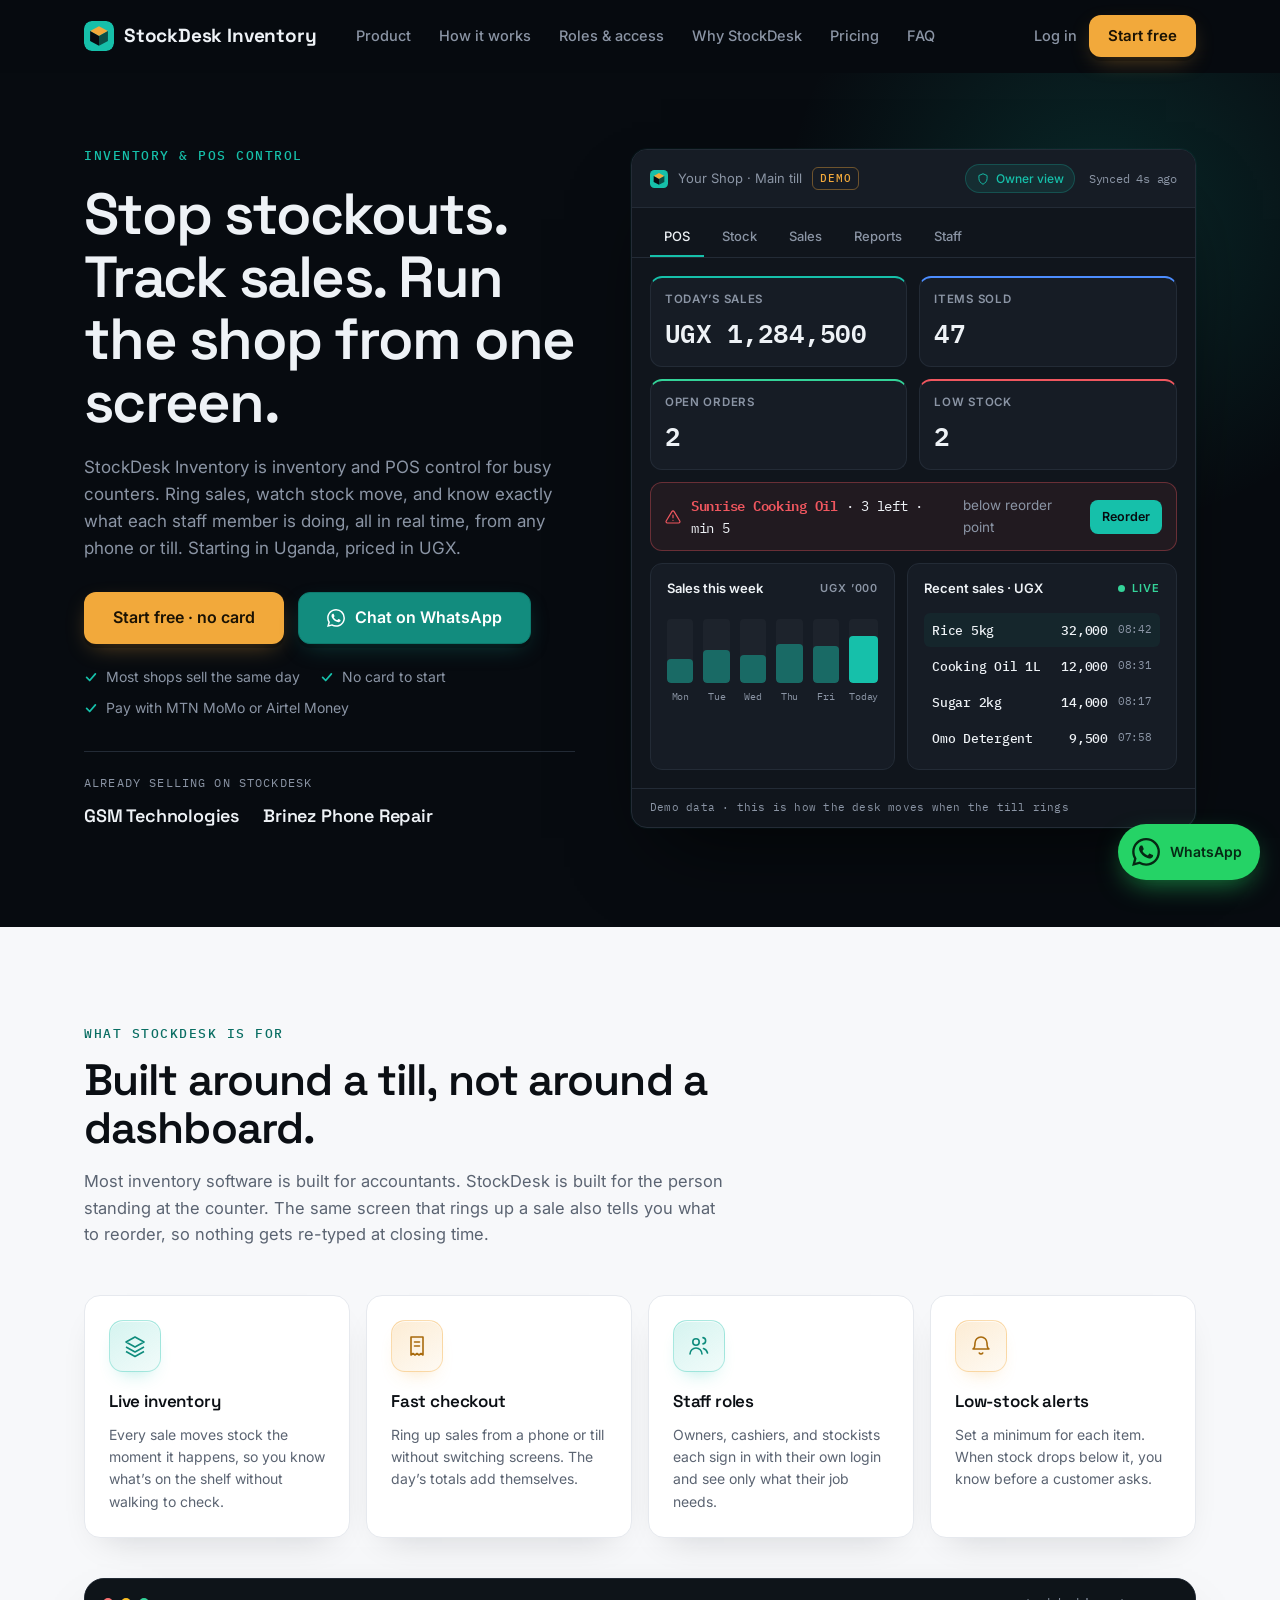
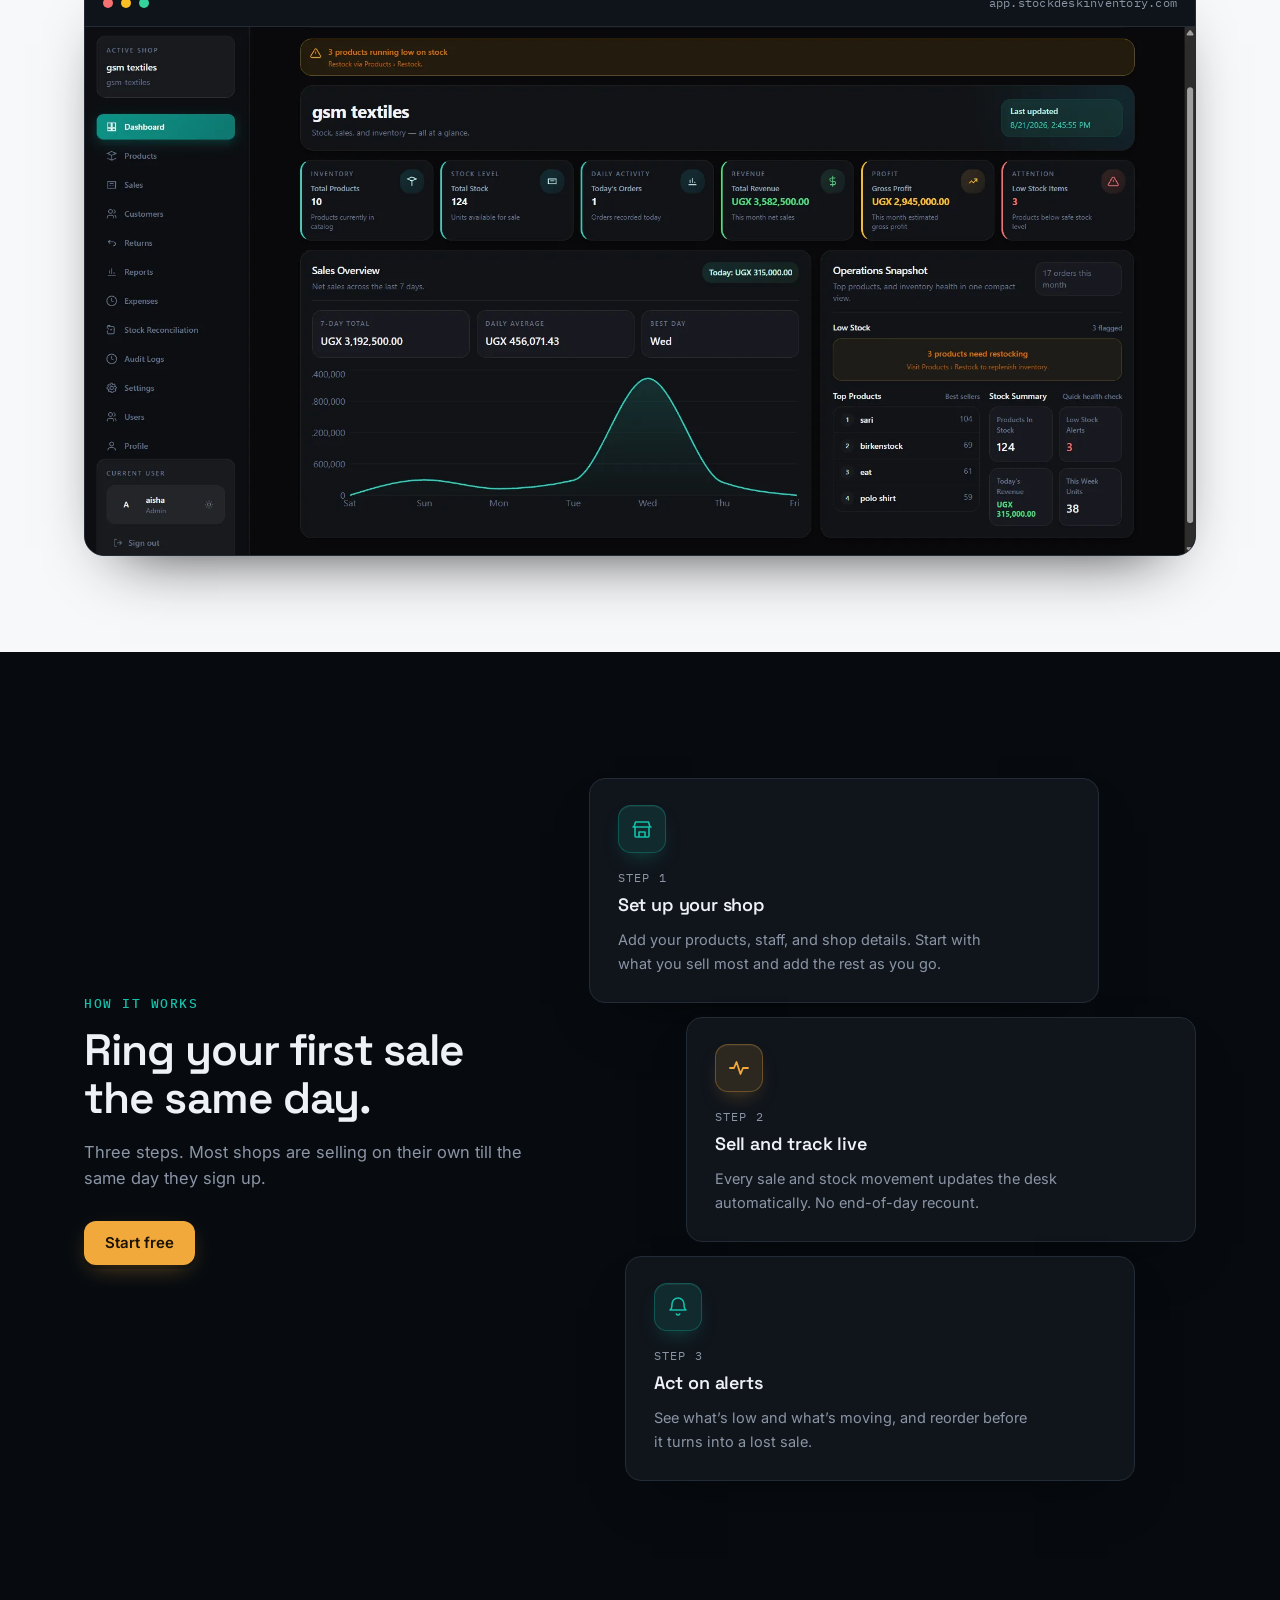
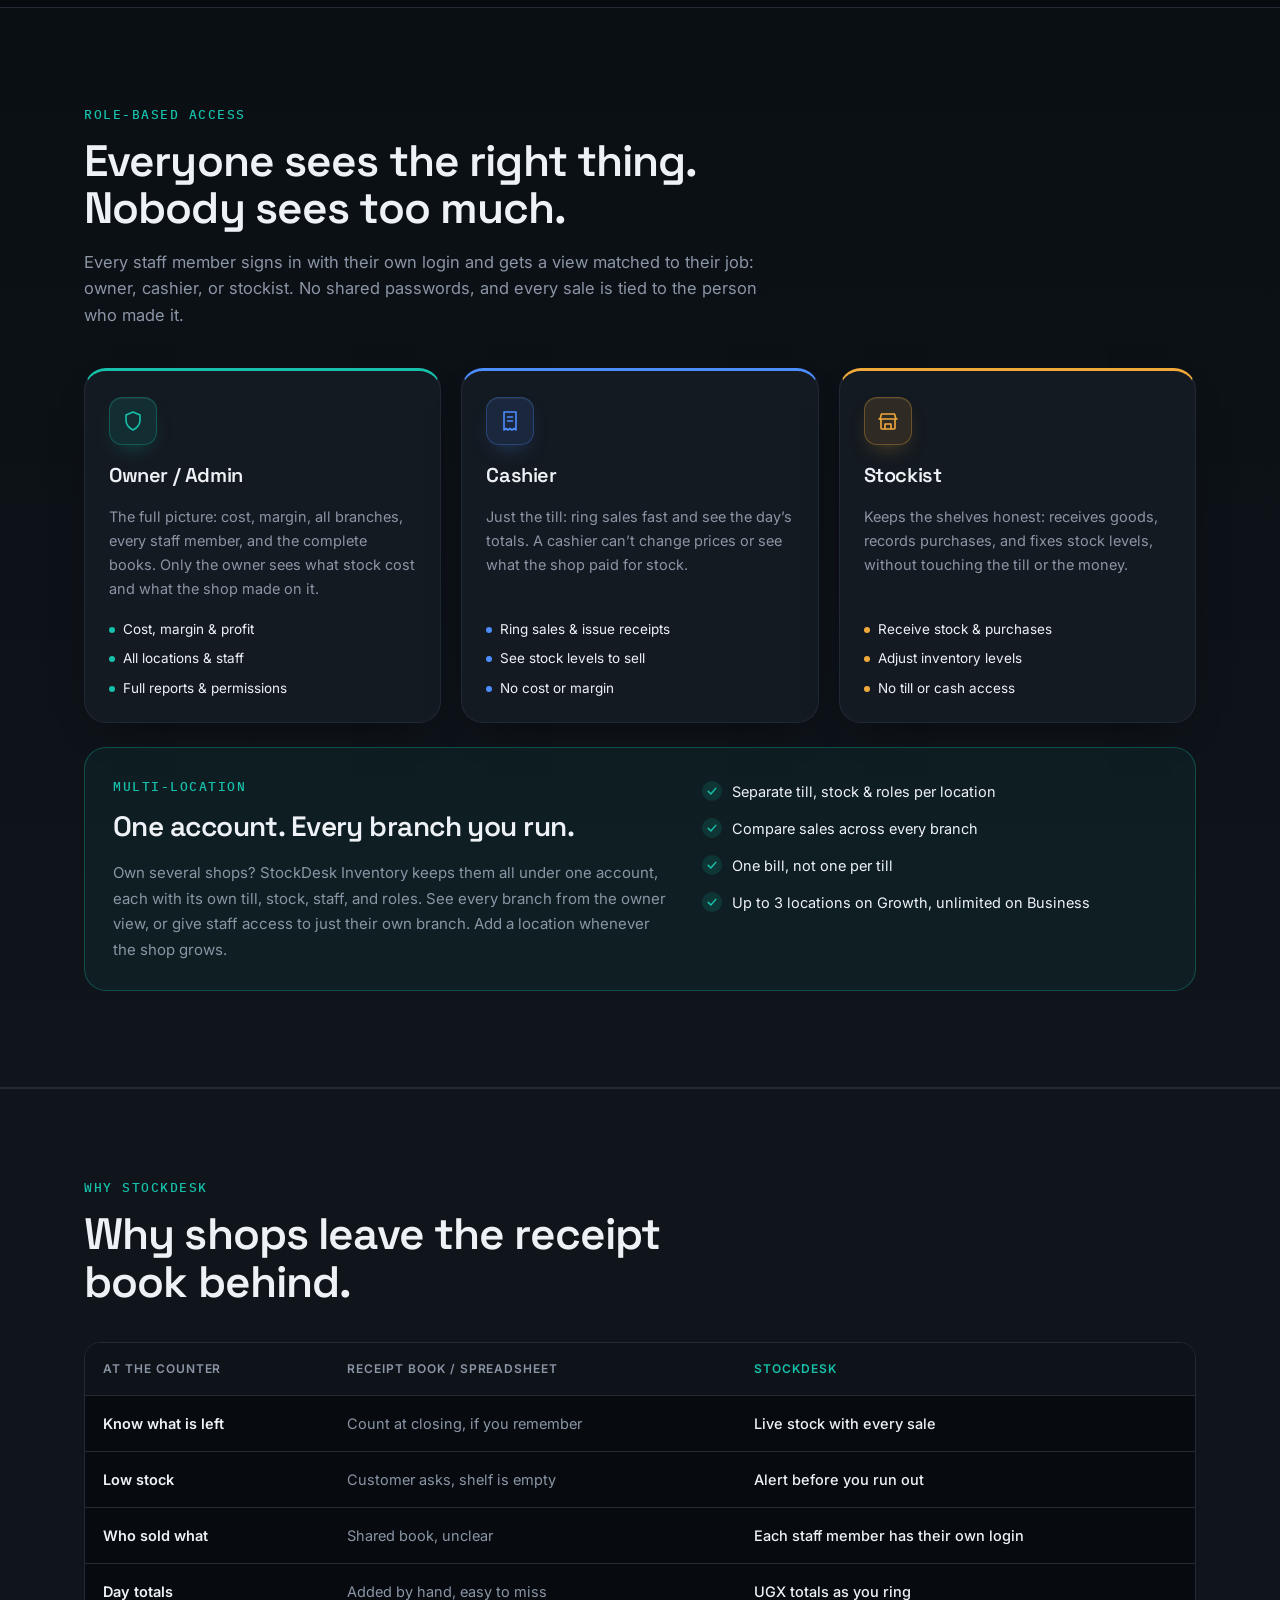
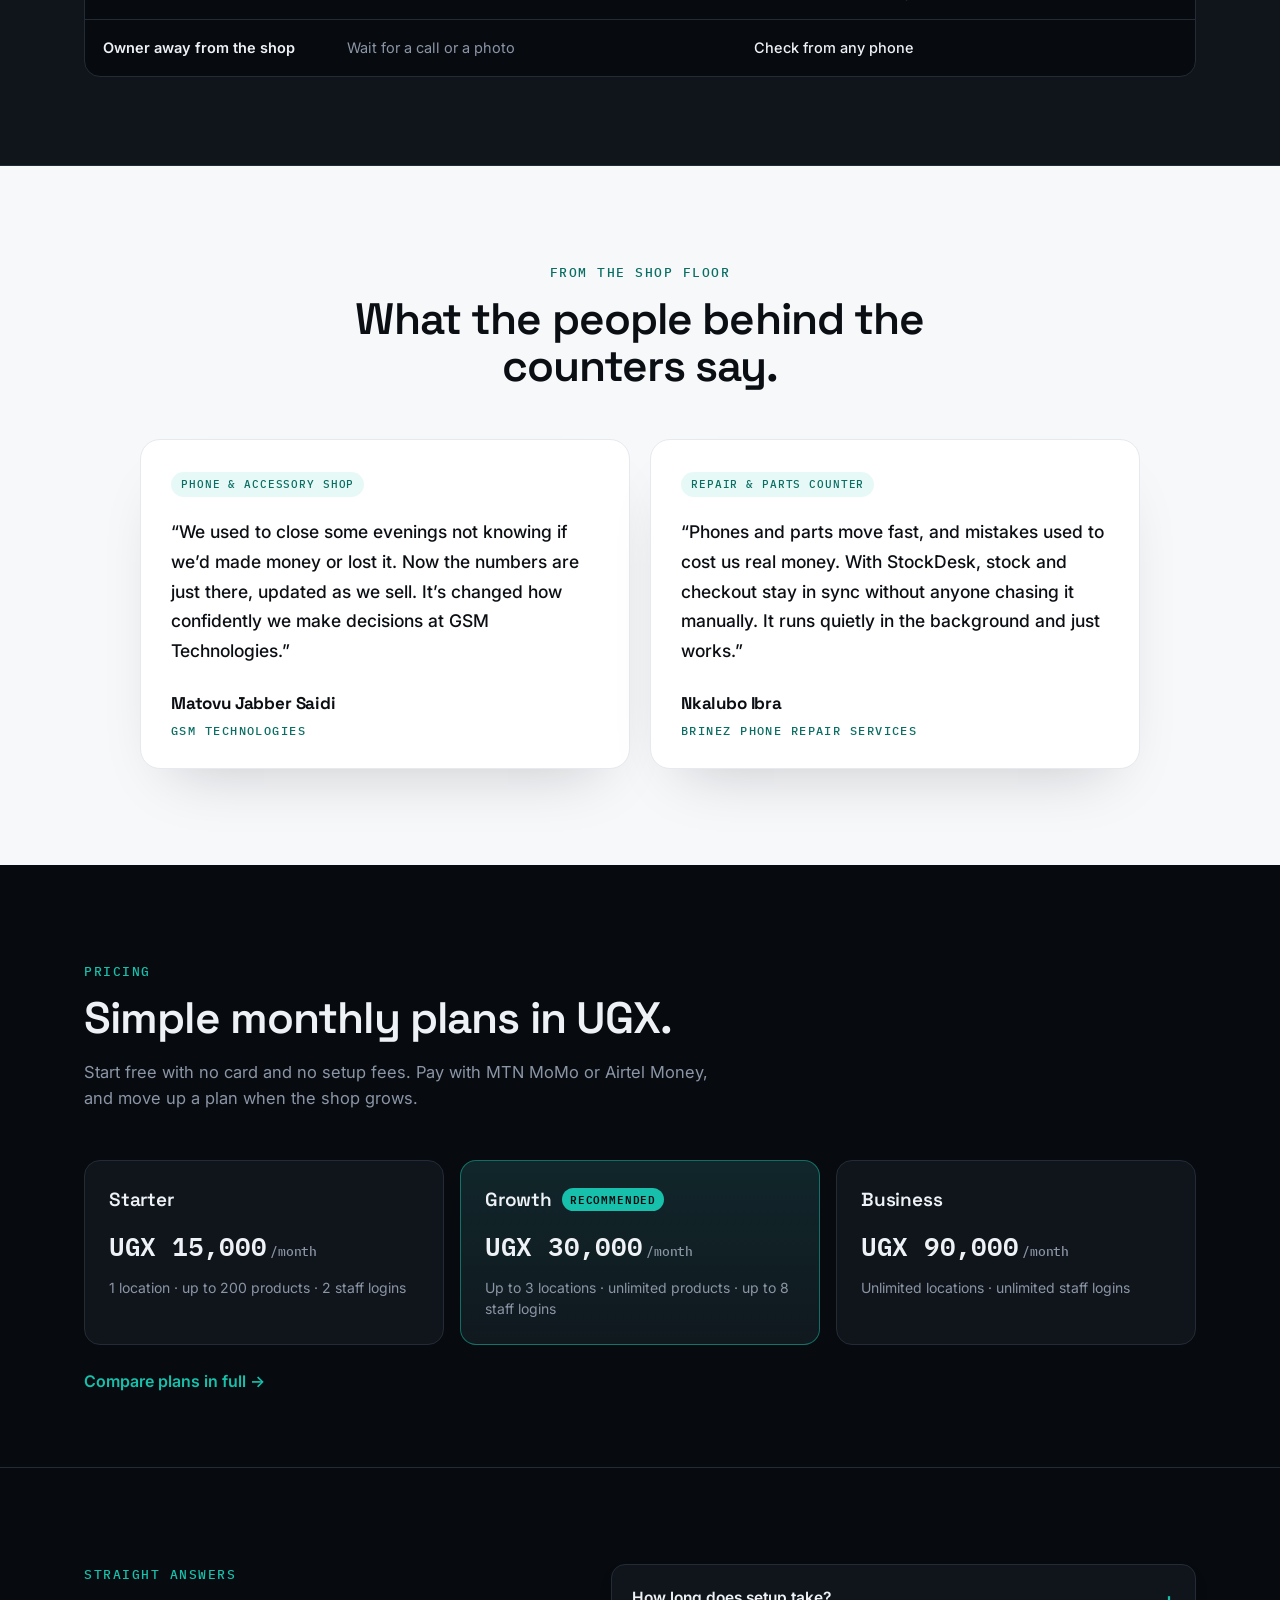
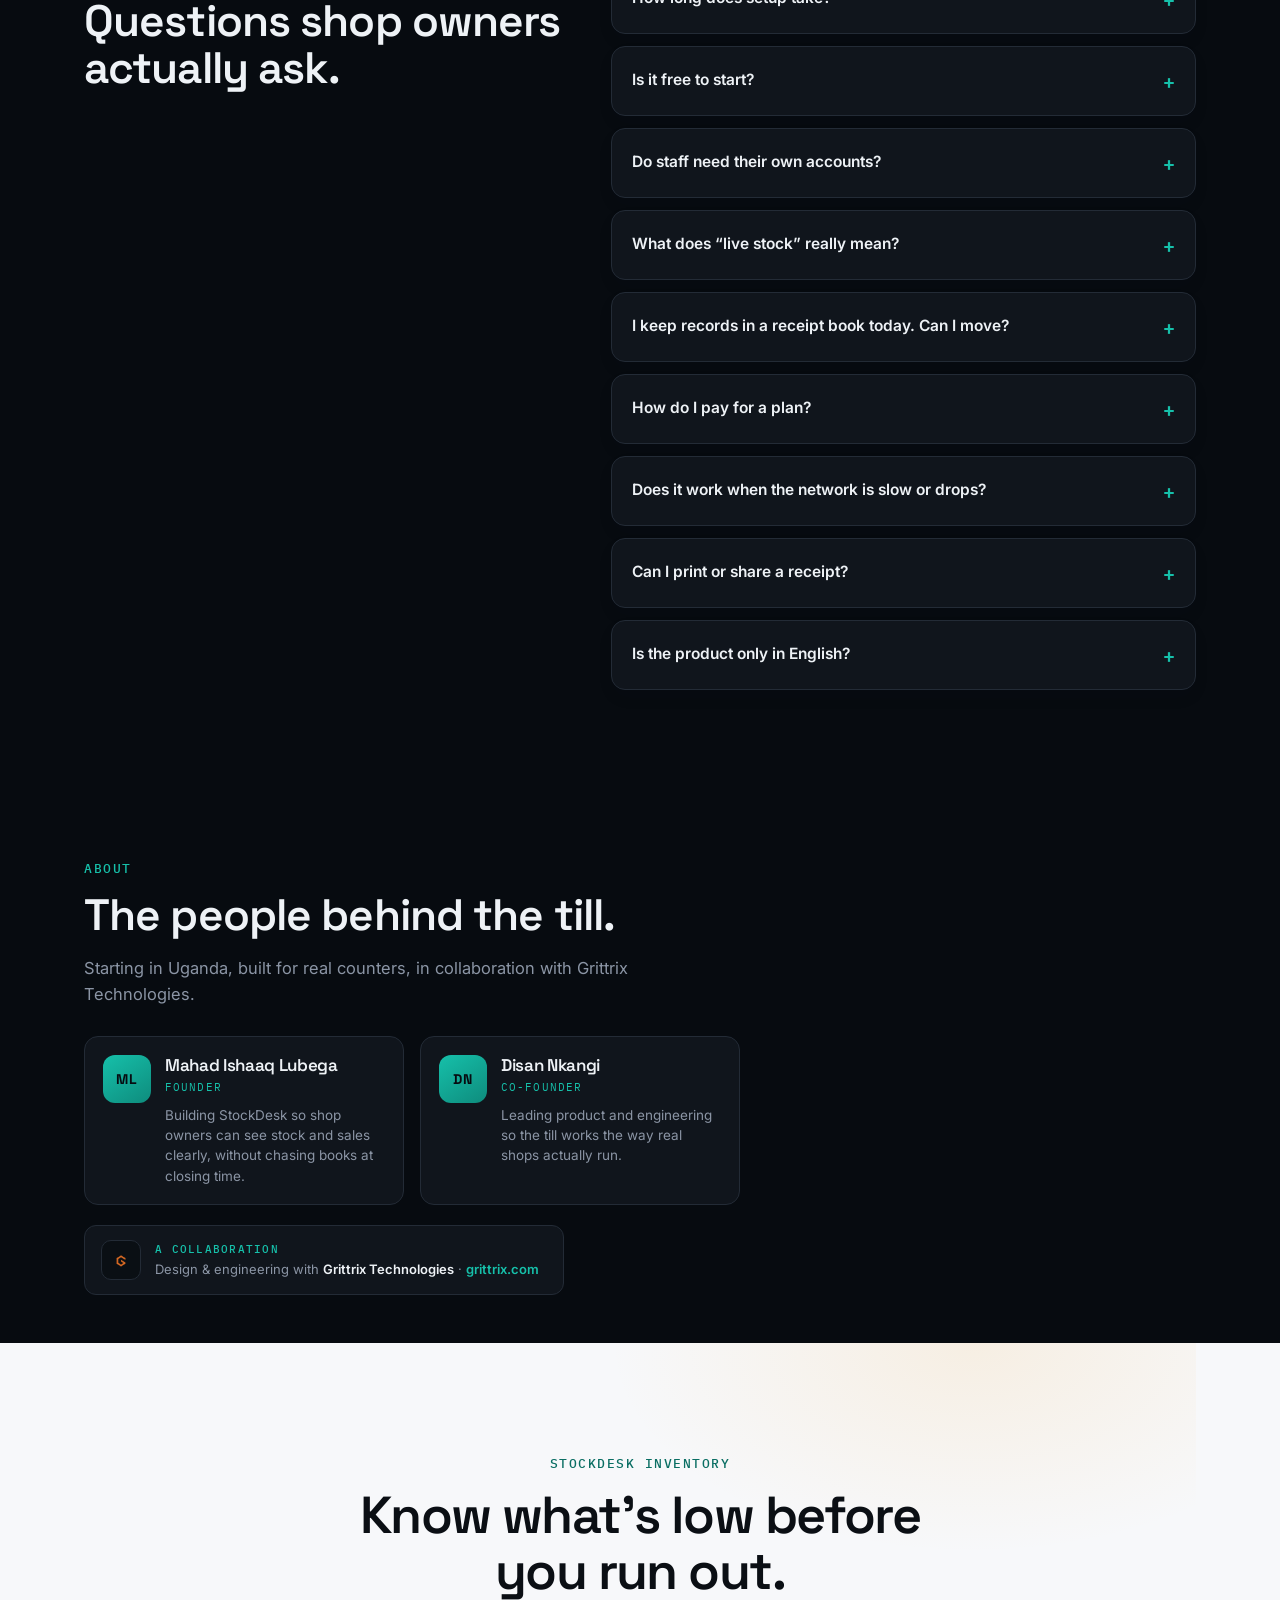
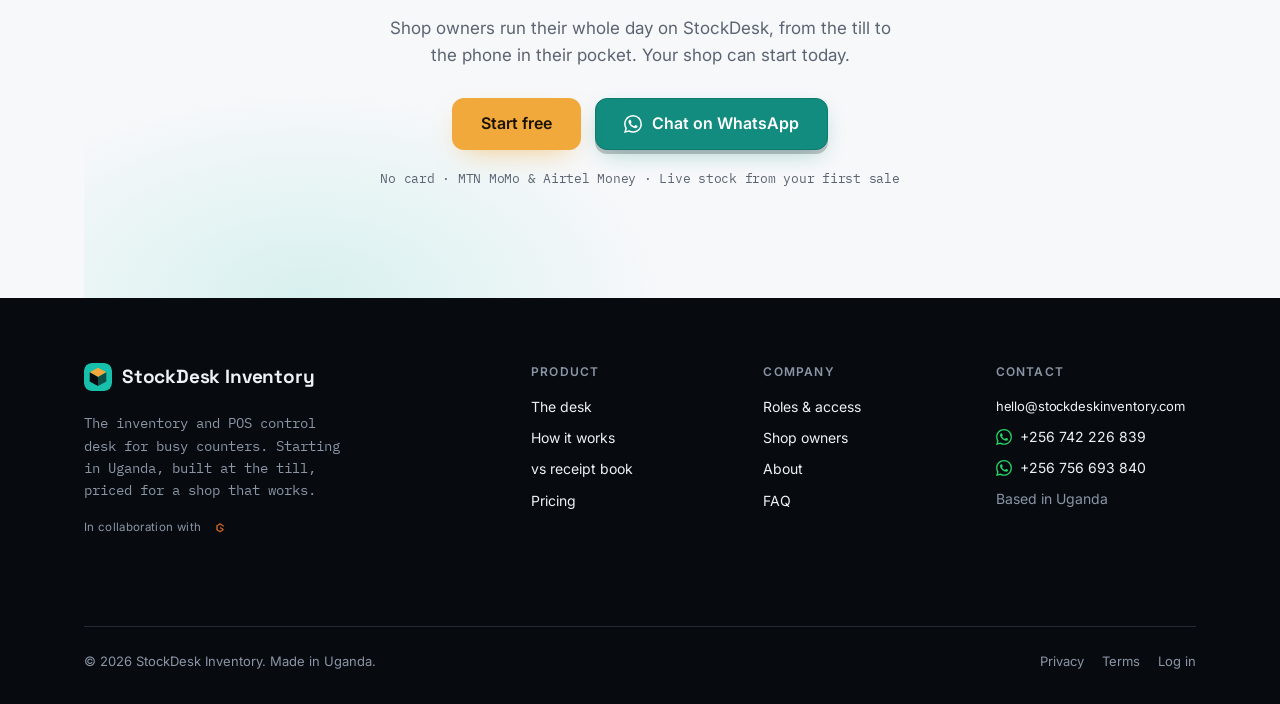
==== commit 93fe3754: "Merge live-site changes: www host, clean URLs, POS-control copy Bring over what only the production " ====
--- a/index.html
+++ b/index.html
@@ -3,23 +3,23 @@
 <head>
   <meta charset="UTF-8">
   <meta name="viewport" content="width=device-width, initial-scale=1.0">
-  <title>StockDesk Inventory | Inventory &amp; sales software for retail shops in Uganda</title>
-  <meta name="description" content="StockDesk Inventory helps retail shops track sales, stock, and staff from one screen. Starting in Uganda, priced in UGX, from any phone.">
+  <title>StockDesk Inventory | Inventory &amp; POS control for shops in Uganda</title>
+  <meta name="description" content="StockDesk Inventory is inventory and POS control for busy counters. Track stock, sales, and staff from one screen. Starting in Uganda, priced in UGX.">
   <meta name="theme-color" content="#070B10">
-  <link rel="canonical" href="https://stockdeskinventory.com/">
+  <link rel="canonical" href="https://www.stockdeskinventory.com/">
   <meta property="og:type" content="website">
   <meta property="og:site_name" content="StockDesk Inventory">
-  <meta property="og:url" content="https://stockdeskinventory.com/">
+  <meta property="og:url" content="https://www.stockdeskinventory.com/">
   <meta property="og:title" content="StockDesk Inventory | Run sales, stock, and staff from one screen">
-  <meta property="og:description" content="Live stock, a fast till, and a login for every staff member. Starting in Uganda, priced in UGX.">
-  <meta property="og:image" content="https://stockdeskinventory.com/public/og-image.png">
+  <meta property="og:description" content="Live stock, a till that keeps moving, and role-aware access. Inventory and POS control, built for real counters.">
+  <meta property="og:image" content="https://www.stockdeskinventory.com/public/og-image.png">
   <meta property="og:image:width" content="1200">
   <meta property="og:image:height" content="630">
   <meta property="og:image:alt" content="StockDesk Inventory: stop stockouts, track sales, run the shop from one screen">
   <meta name="twitter:card" content="summary_large_image">
-  <meta name="twitter:title" content="StockDesk Inventory | Sales &amp; stock for real retail shops">
+  <meta name="twitter:title" content="StockDesk Inventory | Inventory &amp; POS control for busy shops">
   <meta name="twitter:description" content="Live stock, a fast till, and a login for every staff member. Starting in Uganda.">
-  <meta name="twitter:image" content="https://stockdeskinventory.com/public/og-image.png">
+  <meta name="twitter:image" content="https://www.stockdeskinventory.com/public/og-image.png">
   <script>document.documentElement.className += " js";</script>
   <link rel="preconnect" href="https://fonts.googleapis.com">
   <link rel="preconnect" href="https://fonts.gstatic.com" crossorigin>
@@ -34,10 +34,10 @@
     "@graph": [
       {
         "@type": "Organization",
-        "@id": "https://stockdeskinventory.com/#org",
+        "@id": "https://www.stockdeskinventory.com/#org",
         "name": "StockDesk Inventory",
-        "url": "https://stockdeskinventory.com/",
-        "logo": "https://stockdeskinventory.com/public/apple-touch-icon.png",
+        "url": "https://www.stockdeskinventory.com/",
+        "logo": "https://www.stockdeskinventory.com/public/apple-touch-icon.png",
         "email": "hello@stockdeskinventory.com",
         "contactPoint": {
           "@type": "ContactPoint",
@@ -49,10 +49,11 @@
       {
         "@type": "SoftwareApplication",
         "name": "StockDesk Inventory",
+        "description": "Inventory and POS control. Live stock, a till that keeps moving, and role-aware access, priced in UGX.",
         "applicationCategory": "BusinessApplication",
         "operatingSystem": "Web",
         "url": "https://app.stockdeskinventory.com/",
-        "publisher": { "@id": "https://stockdeskinventory.com/#org" },
+        "publisher": { "@id": "https://www.stockdeskinventory.com/#org" },
         "offers": [
           { "@type": "Offer", "name": "Starter", "price": "15000", "priceCurrency": "UGX" },
           { "@type": "Offer", "name": "Growth", "price": "30000", "priceCurrency": "UGX" },
@@ -85,7 +86,7 @@
         <a href="#how-it-works">How it works</a>
         <a href="#roles">Roles &amp; access</a>
         <a href="#compare">Why StockDesk</a>
-        <a href="pricing.html">Pricing</a>
+        <a href="/pricing">Pricing</a>
         <a href="#faq">FAQ</a>
       </nav>
 
@@ -103,7 +104,7 @@
       <a href="#how-it-works">How it works</a>
       <a href="#roles">Roles &amp; access</a>
       <a href="#compare">Why StockDesk</a>
-      <a href="pricing.html">Pricing</a>
+      <a href="/pricing">Pricing</a>
       <a href="#faq">FAQ</a>
       <div class="nav-mobile-actions">
         <a class="btn btn-cta" href="https://app.stockdeskinventory.com/signup" data-track="Signup" data-loc="menu">Start free</a>
@@ -118,9 +119,9 @@
       <div class="hero-glow" aria-hidden="true"></div>
       <div class="container hero-inner">
         <div class="hero-copy">
-          <p class="eyebrow">Inventory &amp; sales for retail shops</p>
+          <p class="eyebrow">Inventory &amp; POS control</p>
           <h1 class="display hero-title">Stop stockouts. Track sales. Run the shop from one screen.</h1>
-          <p class="hero-sub">StockDesk Inventory helps busy retail shops know what sold, what&rsquo;s running low, and what each staff member is doing, all in real time, from any phone or till. Starting in Uganda, priced in UGX.</p>
+          <p class="hero-sub">StockDesk Inventory is inventory and POS control for busy counters. Ring sales, watch stock move, and know exactly what each staff member is doing, all in real time, from any phone or till. Starting in Uganda, priced in UGX.</p>
 
           <div class="hero-ctas">
             <a class="btn btn-cta btn-lg" href="https://app.stockdeskinventory.com/signup" data-track="Signup" data-loc="hero">Start free &middot; no card</a>
@@ -468,24 +469,24 @@
         </div>
 
         <div class="teaser-grid reveal">
-          <a class="teaser-card" href="pricing.html#pricing">
+          <a class="teaser-card" href="/pricing#pricing">
             <span class="teaser-name">Starter</span>
             <span class="teaser-price mono">UGX 15,000<small>/month</small></span>
             <span class="teaser-desc">1 location &middot; up to 200 products &middot; 2 staff logins</span>
           </a>
-          <a class="teaser-card teaser-card--featured" href="pricing.html#pricing">
+          <a class="teaser-card teaser-card--featured" href="/pricing#pricing">
             <span class="teaser-name">Growth <span class="teaser-badge mono">Recommended</span></span>
             <span class="teaser-price mono">UGX 30,000<small>/month</small></span>
             <span class="teaser-desc">Up to 3 locations &middot; unlimited products &middot; up to 8 staff logins</span>
           </a>
-          <a class="teaser-card" href="pricing.html#pricing">
+          <a class="teaser-card" href="/pricing#pricing">
             <span class="teaser-name">Business</span>
             <span class="teaser-price mono">UGX 90,000<small>/month</small></span>
             <span class="teaser-desc">Unlimited locations &middot; unlimited staff logins</span>
           </a>
         </div>
 
-        <p class="teaser-more"><a href="pricing.html">Compare plans in full <span aria-hidden="true">&rarr;</span></a></p>
+        <p class="teaser-more"><a href="/pricing">Compare plans in full <span aria-hidden="true">&rarr;</span></a></p>
       </div>
     </section>
 
@@ -552,7 +553,7 @@
         <div class="section-head about-head">
           <p class="eyebrow">About</p>
           <h2 class="display section-title" id="about-title">The people behind the till.</h2>
-          <p class="section-sub">Starting in Uganda, built for real retail counters, in collaboration with Grittrix Technologies.</p>
+          <p class="section-sub">Starting in Uganda, built for real counters, in collaboration with Grittrix Technologies.</p>
         </div>
 
         <div class="founders-grid reveal">
@@ -568,7 +569,7 @@
             <div class="founder-avatar" aria-hidden="true">DN</div>
             <div class="founder-body">
               <h3 class="founder-name">Disan Nkangi</h3>
-              <p class="founder-role mono">Founder</p>
+              <p class="founder-role mono">Co-founder</p>
               <p class="founder-bio">Leading product and engineering so the till works the way real shops actually run.</p>
             </div>
           </article>
@@ -619,7 +620,7 @@
           <img class="brand-logo" src="public/logo.svg" alt="" width="28" height="28">
           <span class="brand-name">StockDesk Inventory</span>
         </a>
-        <p class="footer-tag">The inventory and sales desk for retail shops. Starting in Uganda, built at the till, priced for a shop that works.</p>
+        <p class="footer-tag">The inventory and POS control desk for busy counters. Starting in Uganda, built at the till, priced for a shop that works.</p>
         <a class="footer-partner" href="https://grittrix.com" target="_blank" rel="noopener noreferrer">
           <span>In collaboration with</span>
           <img src="public/grittrix-logo.png" alt="Grittrix Technologies" width="22" height="22" loading="lazy" decoding="async">
@@ -632,7 +633,7 @@
           <a href="#product">The desk</a>
           <a href="#how-it-works">How it works</a>
           <a href="#compare">vs receipt book</a>
-          <a href="pricing.html">Pricing</a>
+          <a href="/pricing">Pricing</a>
         </nav>
         <nav class="footer-col" aria-label="Company">
           <h2>Company</h2>
@@ -659,8 +660,8 @@
       <div class="footer-bottom">
         <span>&copy; <span id="year">2026</span> StockDesk Inventory. Made in Uganda.</span>
         <div class="footer-bottom-links">
-          <a href="privacy.html">Privacy</a>
-          <a href="terms.html">Terms</a>
+          <a href="/privacy">Privacy</a>
+          <a href="/terms">Terms</a>
           <a class="footer-login" href="https://app.stockdeskinventory.com/login">Log in</a>
         </div>
       </div>
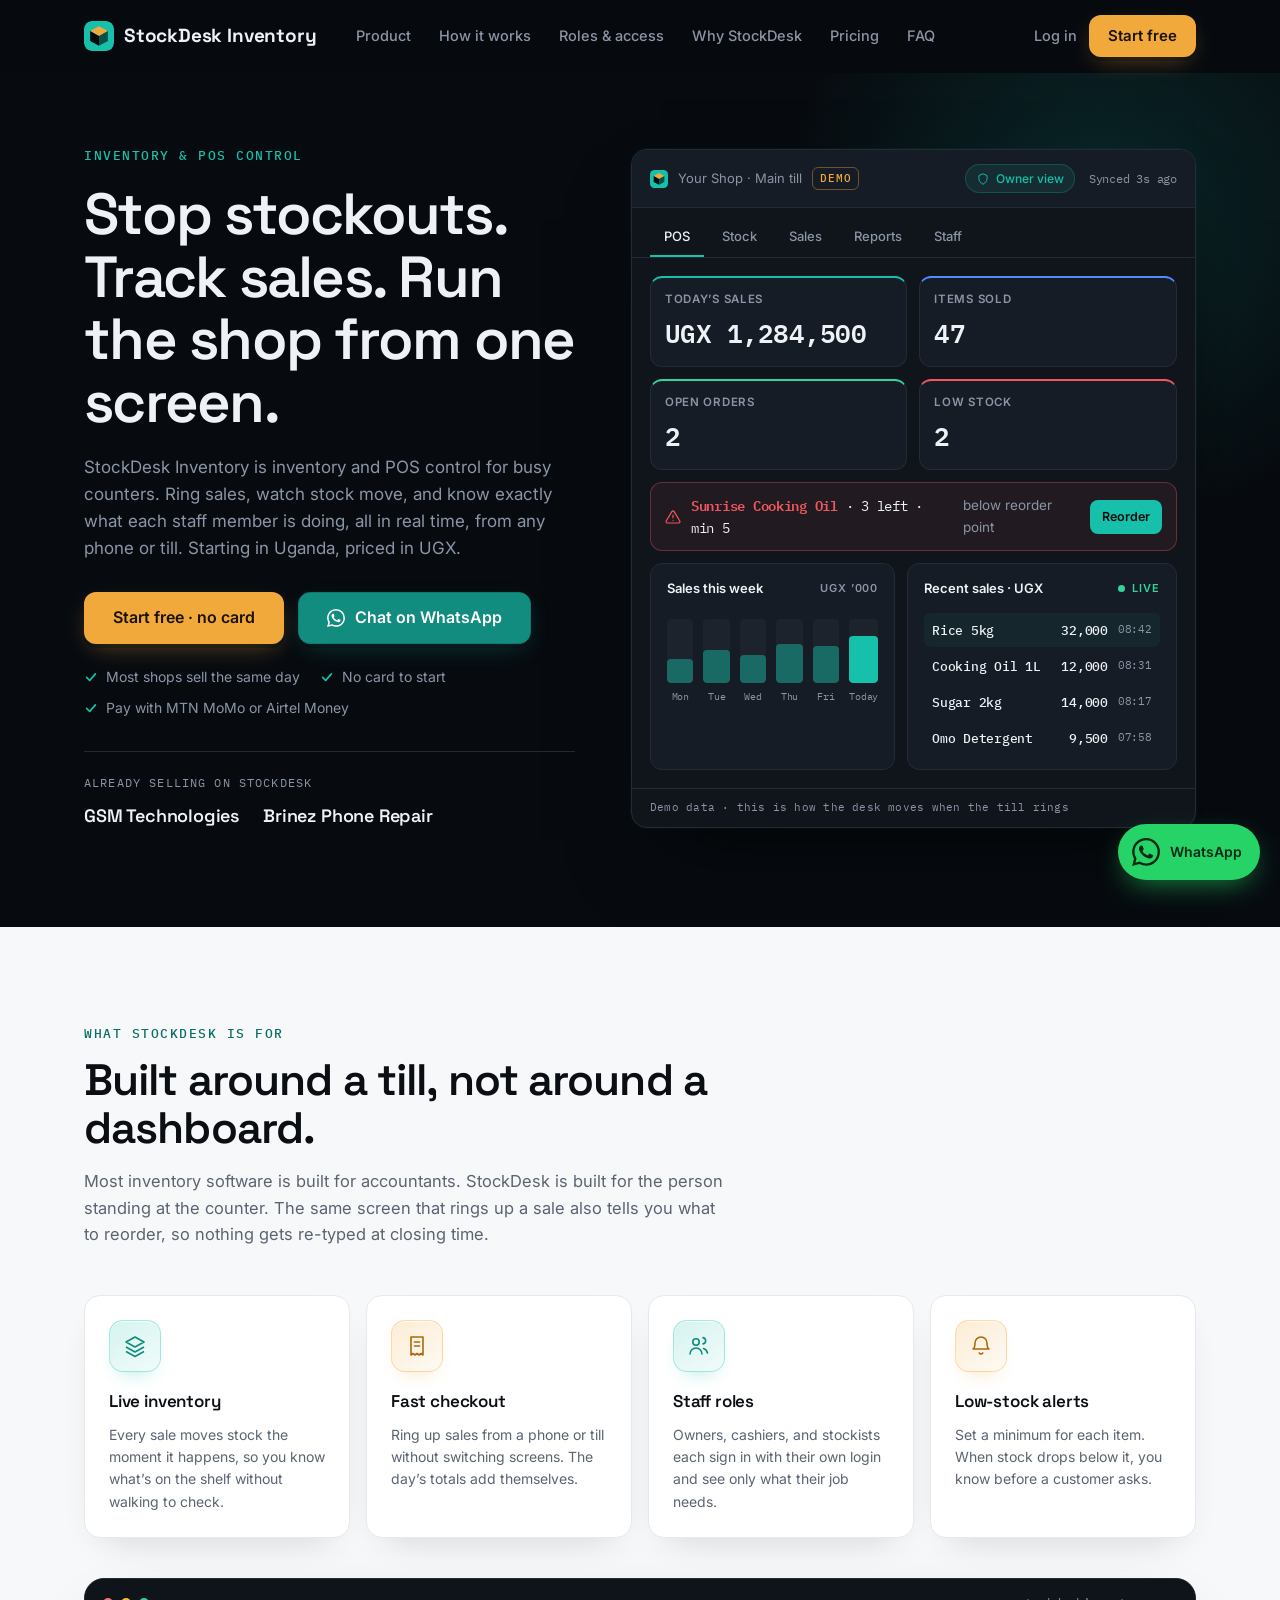
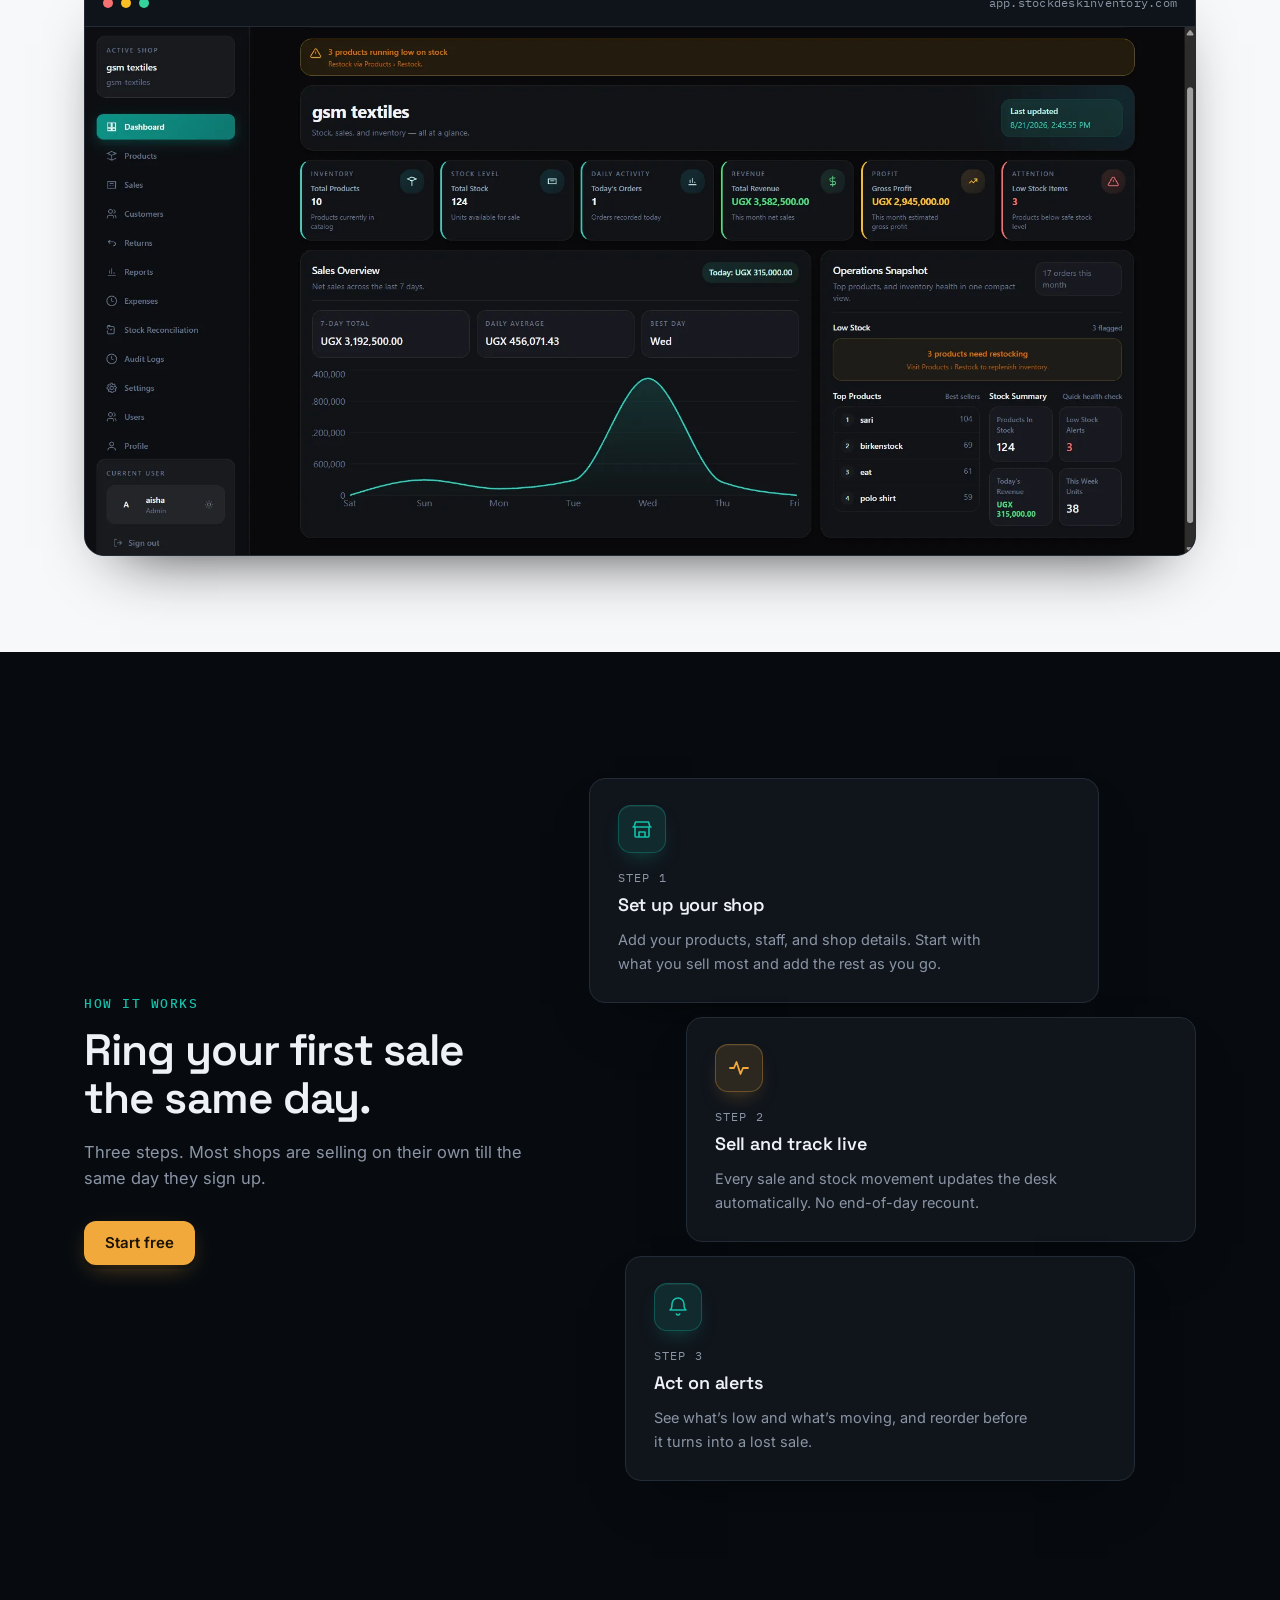
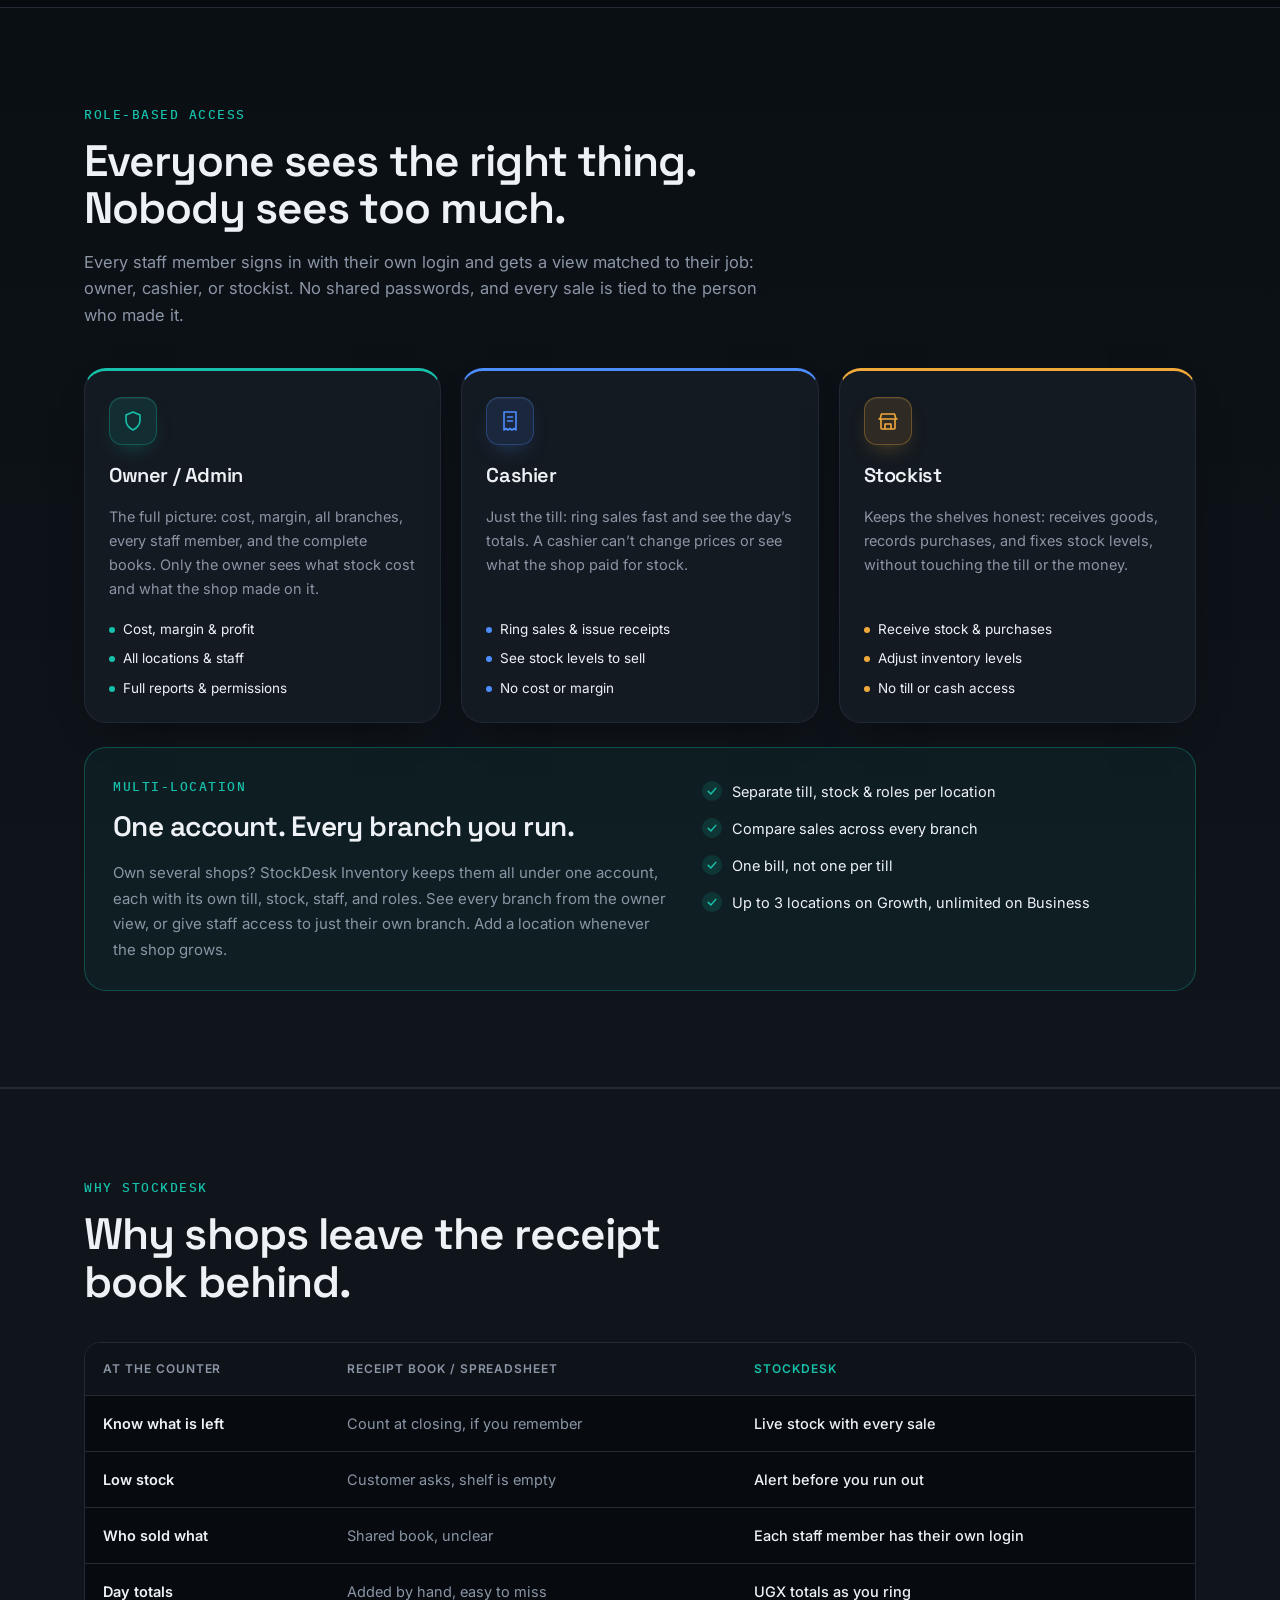
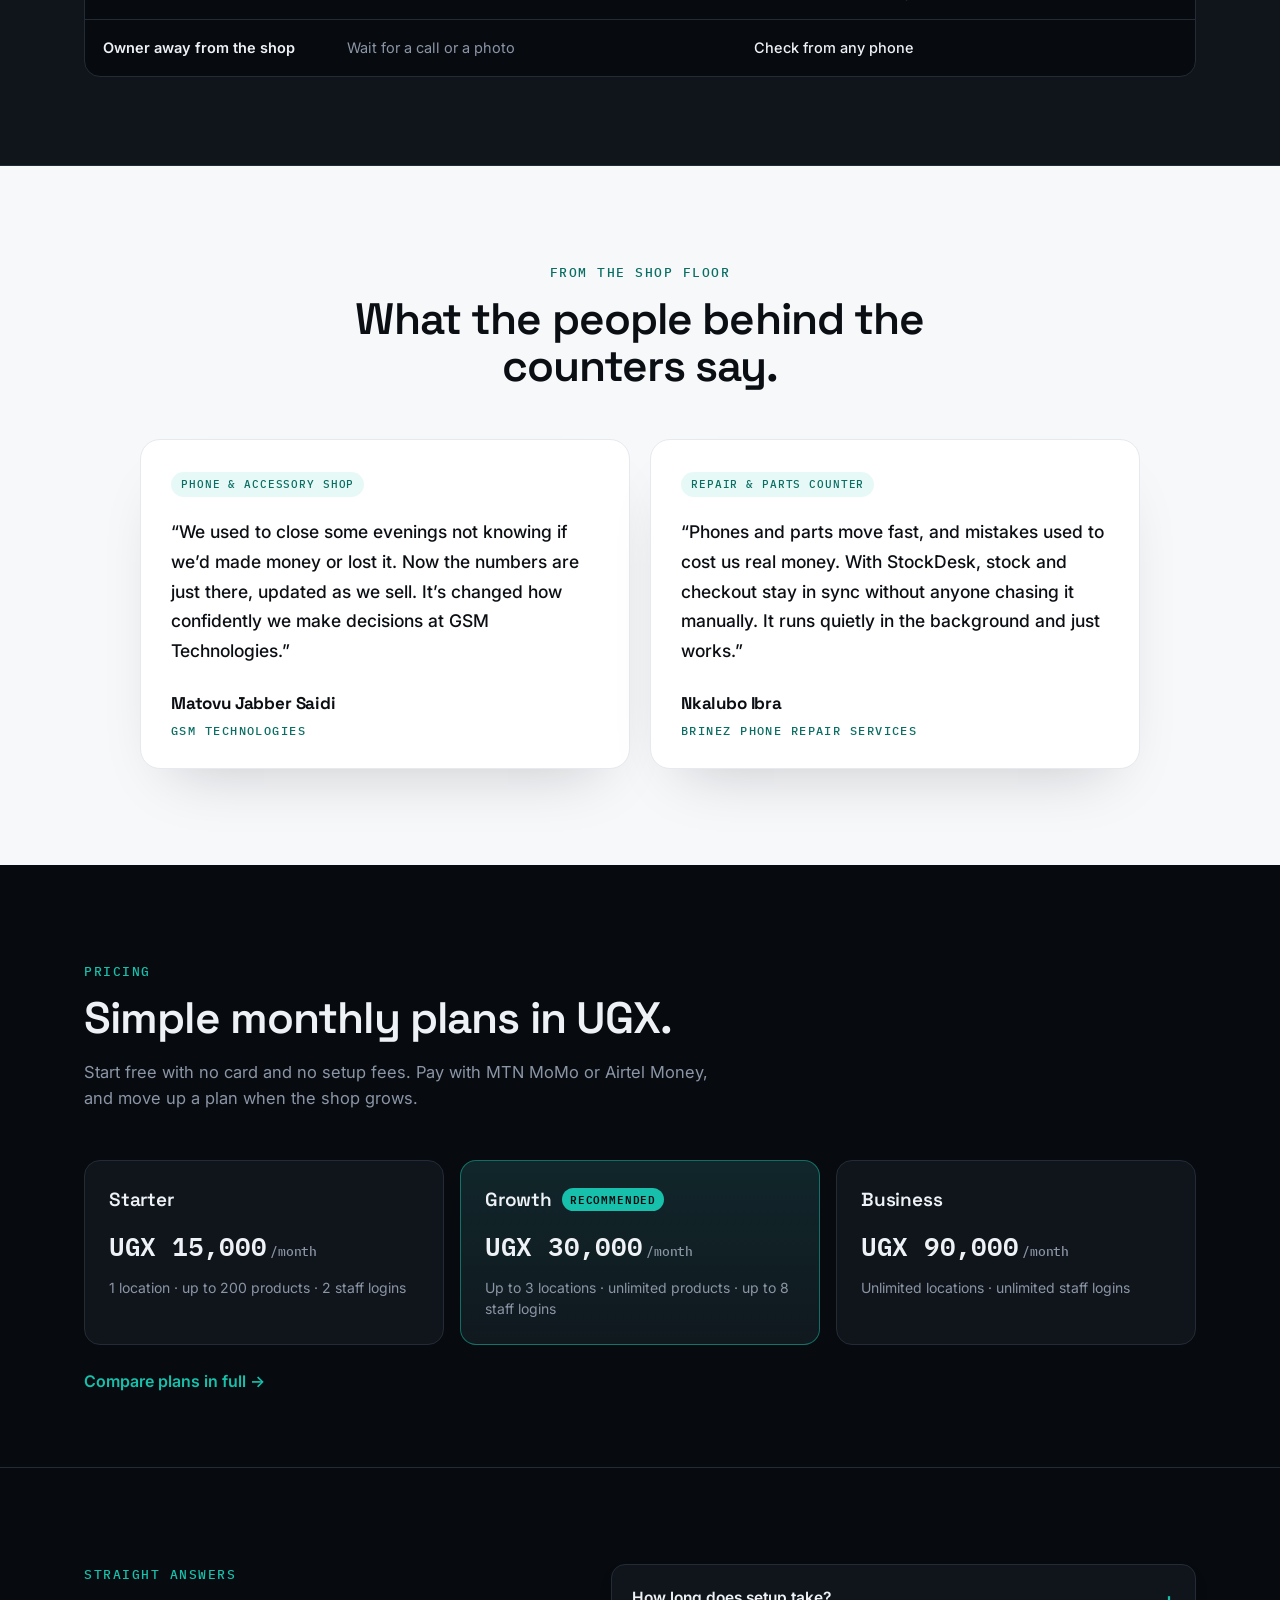
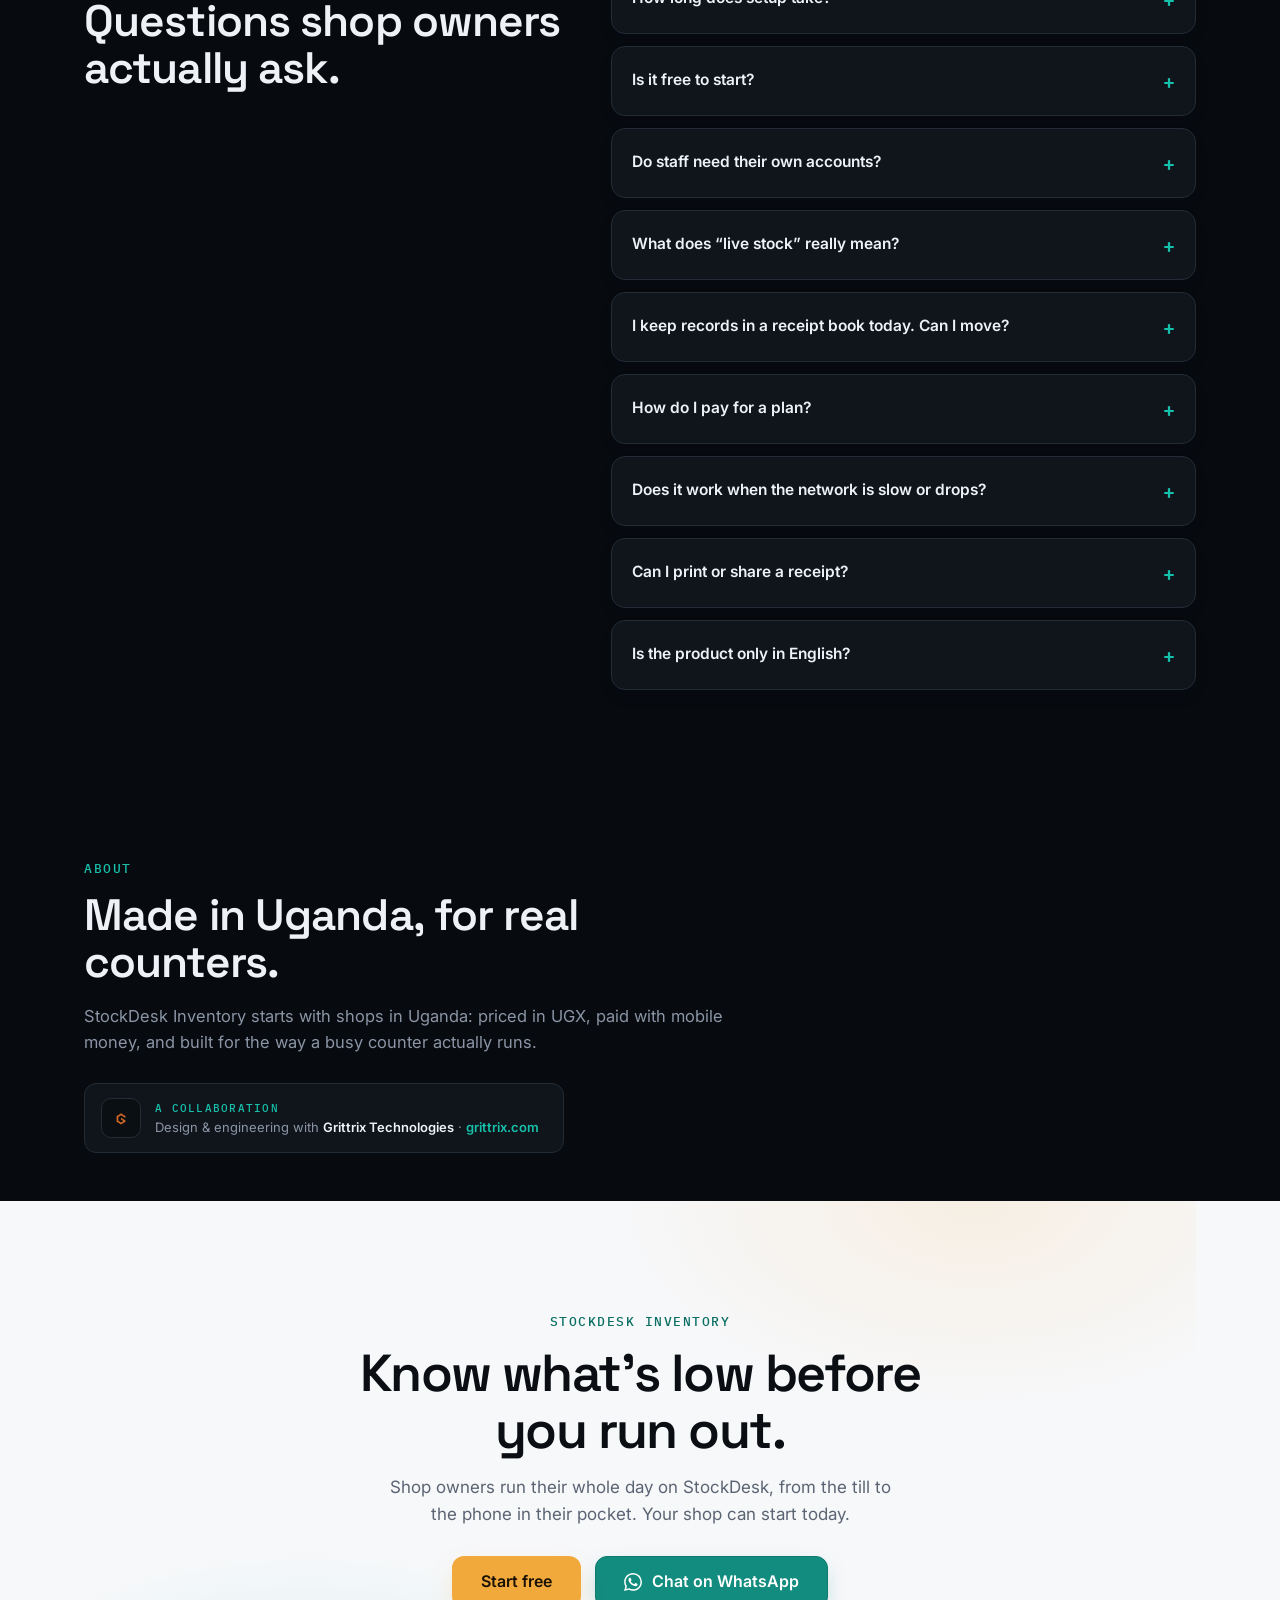
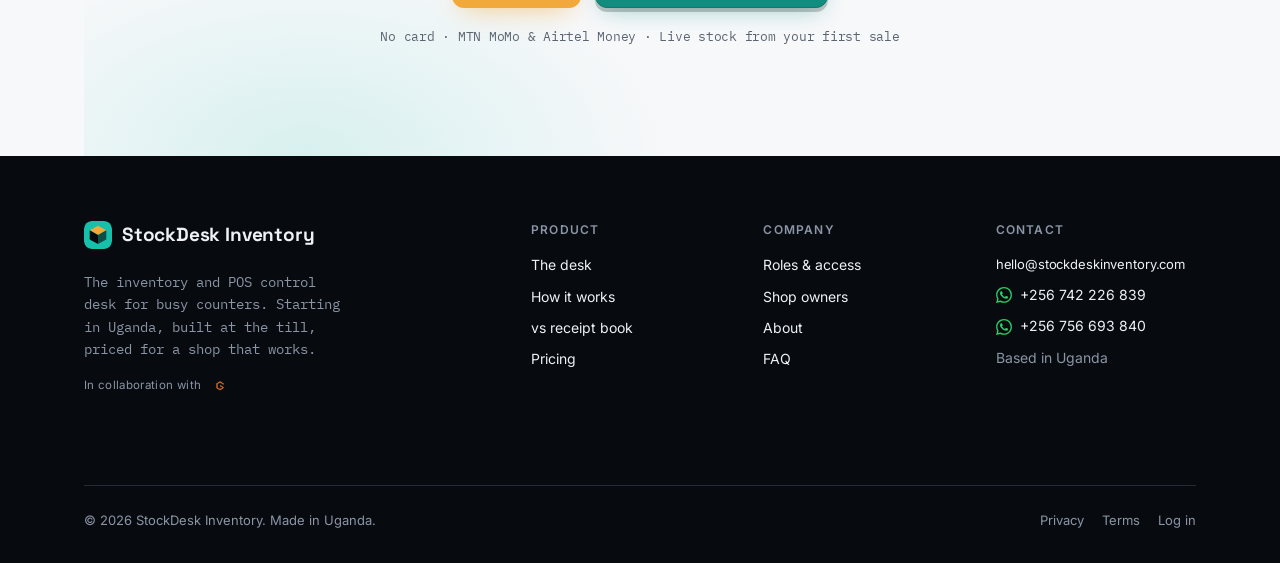
==== commit dc37012e: "Remove founder cards from About section About now covers where StockDesk is built and the Grittrix c" ====
--- a/index.html
+++ b/index.html
@@ -552,27 +552,8 @@
       <div class="container">
         <div class="section-head about-head">
           <p class="eyebrow">About</p>
-          <h2 class="display section-title" id="about-title">The people behind the till.</h2>
-          <p class="section-sub">Starting in Uganda, built for real counters, in collaboration with Grittrix Technologies.</p>
-        </div>
-
-        <div class="founders-grid reveal">
-          <article class="founder-card">
-            <div class="founder-avatar" aria-hidden="true">ML</div>
-            <div class="founder-body">
-              <h3 class="founder-name">Mahad Ishaaq Lubega</h3>
-              <p class="founder-role mono">Founder</p>
-              <p class="founder-bio">Building StockDesk so shop owners can see stock and sales clearly, without chasing books at closing time.</p>
-            </div>
-          </article>
-          <article class="founder-card">
-            <div class="founder-avatar" aria-hidden="true">DN</div>
-            <div class="founder-body">
-              <h3 class="founder-name">Disan Nkangi</h3>
-              <p class="founder-role mono">Co-founder</p>
-              <p class="founder-bio">Leading product and engineering so the till works the way real shops actually run.</p>
-            </div>
-          </article>
+          <h2 class="display section-title" id="about-title">Made in Uganda, for real counters.</h2>
+          <p class="section-sub">StockDesk Inventory starts with shops in Uganda: priced in UGX, paid with mobile money, and built for the way a busy counter actually runs.</p>
         </div>
 
         <div class="partner-card reveal">
--- a/styles.css
+++ b/styles.css
@@ -1328,56 +1328,6 @@
 .about-head {
   max-width: 40rem;
   margin-bottom: 28px;
-}
-
-.founders-grid {
-  display: grid;
-  grid-template-columns: repeat(auto-fit, minmax(260px, 320px));
-  gap: 16px;
-  margin-bottom: 20px;
-}
-.founder-card {
-  display: flex;
-  gap: 14px;
-  align-items: flex-start;
-  padding: 18px 18px;
-  border: 1px solid var(--border);
-  border-radius: 14px;
-  background: var(--surface);
-}
-.founder-avatar {
-  flex-shrink: 0;
-  width: 48px;
-  height: 48px;
-  border-radius: 12px;
-  display: grid;
-  place-items: center;
-  font-family: var(--font-display);
-  font-weight: 700;
-  font-size: 14px;
-  letter-spacing: 0.04em;
-  color: var(--bg);
-  background: linear-gradient(145deg, var(--teal), var(--teal-dim));
-}
-.founder-name {
-  font-family: var(--font-display);
-  font-size: 17px;
-  font-weight: 600;
-  letter-spacing: -0.02em;
-  line-height: 1.2;
-}
-.founder-role {
-  margin-top: 4px;
-  font-size: 11px;
-  letter-spacing: 0.1em;
-  text-transform: uppercase;
-  color: var(--teal);
-}
-.founder-bio {
-  margin-top: 8px;
-  font-size: 13.5px;
-  line-height: 1.5;
-  color: var(--text-dim);
 }
 
 .partner-card {
@@ -1628,7 +1578,6 @@
   .cta-actions { flex-direction: column; align-items: stretch; }
   .cta-actions .btn { width: 100%; }
 
-  .founders-grid { grid-template-columns: 1fr; }
   .partner-card { align-items: flex-start; padding: 12px 14px; gap: 12px; }
 
   /* round WhatsApp button, clear of the iOS home indicator */
